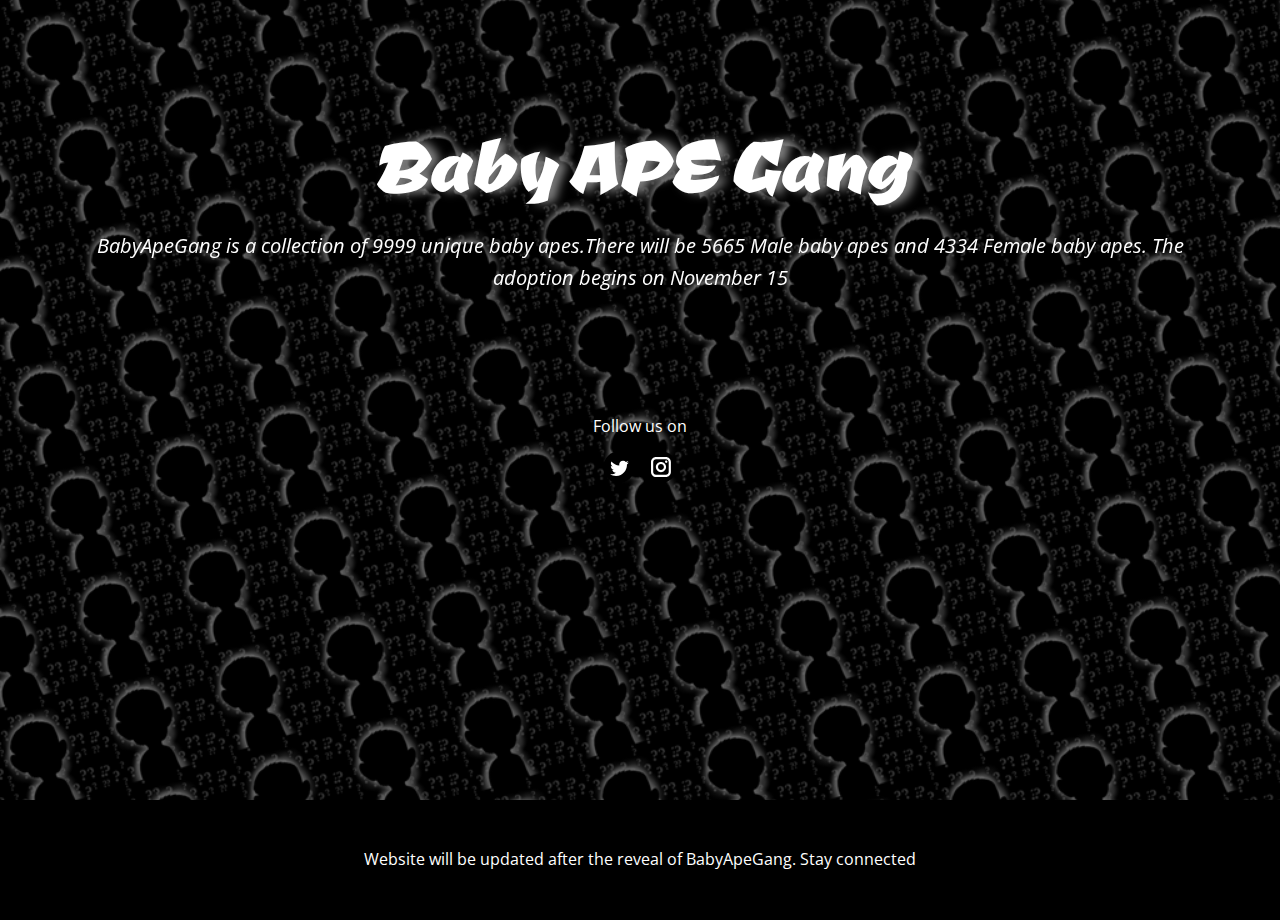
==== index.html @ 486e463b "v 1.0.0" ====
<!DOCTYPE html>
<html style="font-size: 16px;">
  <head>
    <meta name="viewport" content="width=device-width, initial-scale=1.0">
    <meta charset="utf-8">
    <meta name="keywords" content="nft,nftlaunch,openseanft,polygonnft,polygon,smartcontract,erc721,matic,nftcommunity">
    <meta name="description" content="NFT Minting Dapp">
    <meta name="page_type" content="np-template-header-footer-from-plugin">
    <title>BabyApeGang NFT</title>
    <link rel="stylesheet" href="nicepage.css" media="screen">
<link rel="stylesheet" href="BabyApeGang-NFT.css" media="screen">
    <script class="u-script" type="text/javascript" src="jquery-1.9.1.min.js" defer=""></script>
    <script class="u-script" type="text/javascript" src="nicepage.js" defer=""></script>
    <meta name="generator" content="Nicepage 3.27.1, nicepage.com">
    <link id="u-theme-google-font" rel="stylesheet" href="https://fonts.googleapis.com/css?family=Roboto:100,100i,300,300i,400,400i,500,500i,700,700i,900,900i|Open+Sans:300,300i,400,400i,600,600i,700,700i,800,800i">
    <link id="u-page-google-font" rel="stylesheet" href="https://fonts.googleapis.com/css?family=Ceviche+One:400">
    
    
    <script type="application/ld+json">{
		"@context": "http://schema.org",
		"@type": "Organization",
		"name": ""
}</script>
    <meta name="theme-color" content="#478ac9">
    <meta property="og:title" content="BabyApeGang NFT">
    <meta property="og:description" content="NFT Minting Dapp">
    <meta property="og:type" content="website">
  </head>
  <body data-home-page="https://website836107.nicepage.io/BabyApeGang-NFT.html?version=4c6eb3fd-5892-4b93-a73a-551bc297dc82" data-home-page-title="BabyApeGang NFT" class="u-body">
    <section class="skrollable u-align-center u-clearfix u-image u-parallax u-shading u-section-1" src="" data-image-width="1280" data-image-height="720" id="sec-f7a0">
      <div class="u-clearfix u-sheet u-sheet-1">
        <h1 class="u-custom-font u-text u-text-default u-text-1" data-animation-name="slideIn" data-animation-duration="1000" data-animation-delay="0" data-animation-direction="Down">Baby APE Gang<br>
        </h1>
        <p class="u-large-text u-text u-text-default u-text-variant u-text-2" data-animation-name="slideIn" data-animation-duration="1000" data-animation-delay="0" data-animation-direction="Down"> BabyApeGang is a collection of 9999 unique baby apes.There will be 5665 Male baby apes and 4334 Female baby apes. The adoption begins on November 15</p>
        <p class="u-text u-text-default u-text-3">Follow us on<br>
        </p>
        <div class="u-social-icons u-spacing-10 u-social-icons-1" data-animation-name="slideIn" data-animation-duration="1000" data-animation-delay="0" data-animation-direction="Down">
          <a class="u-social-url" title="twitter" target="_blank" href="https://twitter.com/babyapegang"><span class="u-icon u-social-icon u-social-twitter u-text-black"><svg class="u-svg-link" preserveAspectRatio="xMidYMin slice" viewBox="0 0 112 112" style=""><use xlink:href="#svg-4f4c"></use></svg><svg class="u-svg-content" viewBox="0 0 112 112" x="0" y="0" id="svg-4f4c"><circle fill="currentColor" class="st0" cx="56.1" cy="56.1" r="55"></circle><path fill="#FFFFFF" d="M83.8,47.3c0,0.6,0,1.2,0,1.7c0,17.7-13.5,38.2-38.2,38.2C38,87.2,31,85,25,81.2c1,0.1,2.1,0.2,3.2,0.2
c6.3,0,12.1-2.1,16.7-5.7c-5.9-0.1-10.8-4-12.5-9.3c0.8,0.2,1.7,0.2,2.5,0.2c1.2,0,2.4-0.2,3.5-0.5c-6.1-1.2-10.8-6.7-10.8-13.1
c0-0.1,0-0.1,0-0.2c1.8,1,3.9,1.6,6.1,1.7c-3.6-2.4-6-6.5-6-11.2c0-2.5,0.7-4.8,1.8-6.7c6.6,8.1,16.5,13.5,27.6,14
c-0.2-1-0.3-2-0.3-3.1c0-7.4,6-13.4,13.4-13.4c3.9,0,7.3,1.6,9.8,4.2c3.1-0.6,5.9-1.7,8.5-3.3c-1,3.1-3.1,5.8-5.9,7.4
c2.7-0.3,5.3-1,7.7-2.1C88.7,43,86.4,45.4,83.8,47.3z"></path></svg></span>
          </a>
          <a class="u-social-url" title="instagram" target="_blank" href="https://instagram.com/babyapegang_nft"><span class="u-icon u-social-icon u-social-instagram u-text-black"><svg class="u-svg-link" preserveAspectRatio="xMidYMin slice" viewBox="0 0 112 112" style=""><use xlink:href="#svg-f4c8"></use></svg><svg class="u-svg-content" viewBox="0 0 112 112" x="0" y="0" id="svg-f4c8"><circle fill="currentColor" cx="56.1" cy="56.1" r="55"></circle><path fill="#FFFFFF" d="M55.9,38.2c-9.9,0-17.9,8-17.9,17.9C38,66,46,74,55.9,74c9.9,0,17.9-8,17.9-17.9C73.8,46.2,65.8,38.2,55.9,38.2
z M55.9,66.4c-5.7,0-10.3-4.6-10.3-10.3c-0.1-5.7,4.6-10.3,10.3-10.3c5.7,0,10.3,4.6,10.3,10.3C66.2,61.8,61.6,66.4,55.9,66.4z"></path><path fill="#FFFFFF" d="M74.3,33.5c-2.3,0-4.2,1.9-4.2,4.2s1.9,4.2,4.2,4.2s4.2-1.9,4.2-4.2S76.6,33.5,74.3,33.5z"></path><path fill="#FFFFFF" d="M73.1,21.3H38.6c-9.7,0-17.5,7.9-17.5,17.5v34.5c0,9.7,7.9,17.6,17.5,17.6h34.5c9.7,0,17.5-7.9,17.5-17.5V38.8
C90.6,29.1,82.7,21.3,73.1,21.3z M83,73.3c0,5.5-4.5,9.9-9.9,9.9H38.6c-5.5,0-9.9-4.5-9.9-9.9V38.8c0-5.5,4.5-9.9,9.9-9.9h34.5
c5.5,0,9.9,4.5,9.9,9.9V73.3z"></path></svg></span>
          </a>
        </div>
      </div>
    </section>
    
    
    <footer class="u-align-center u-black u-clearfix u-footer u-footer" id="sec-37f1"><div class="u-align-left u-clearfix u-sheet u-valign-middle u-sheet-1">
        <p class="u-text u-text-default u-text-1"> Website will be updated after the reveal of BabyApeGang. Stay connected</p>
      </div></footer>
    
  </body>
</html>
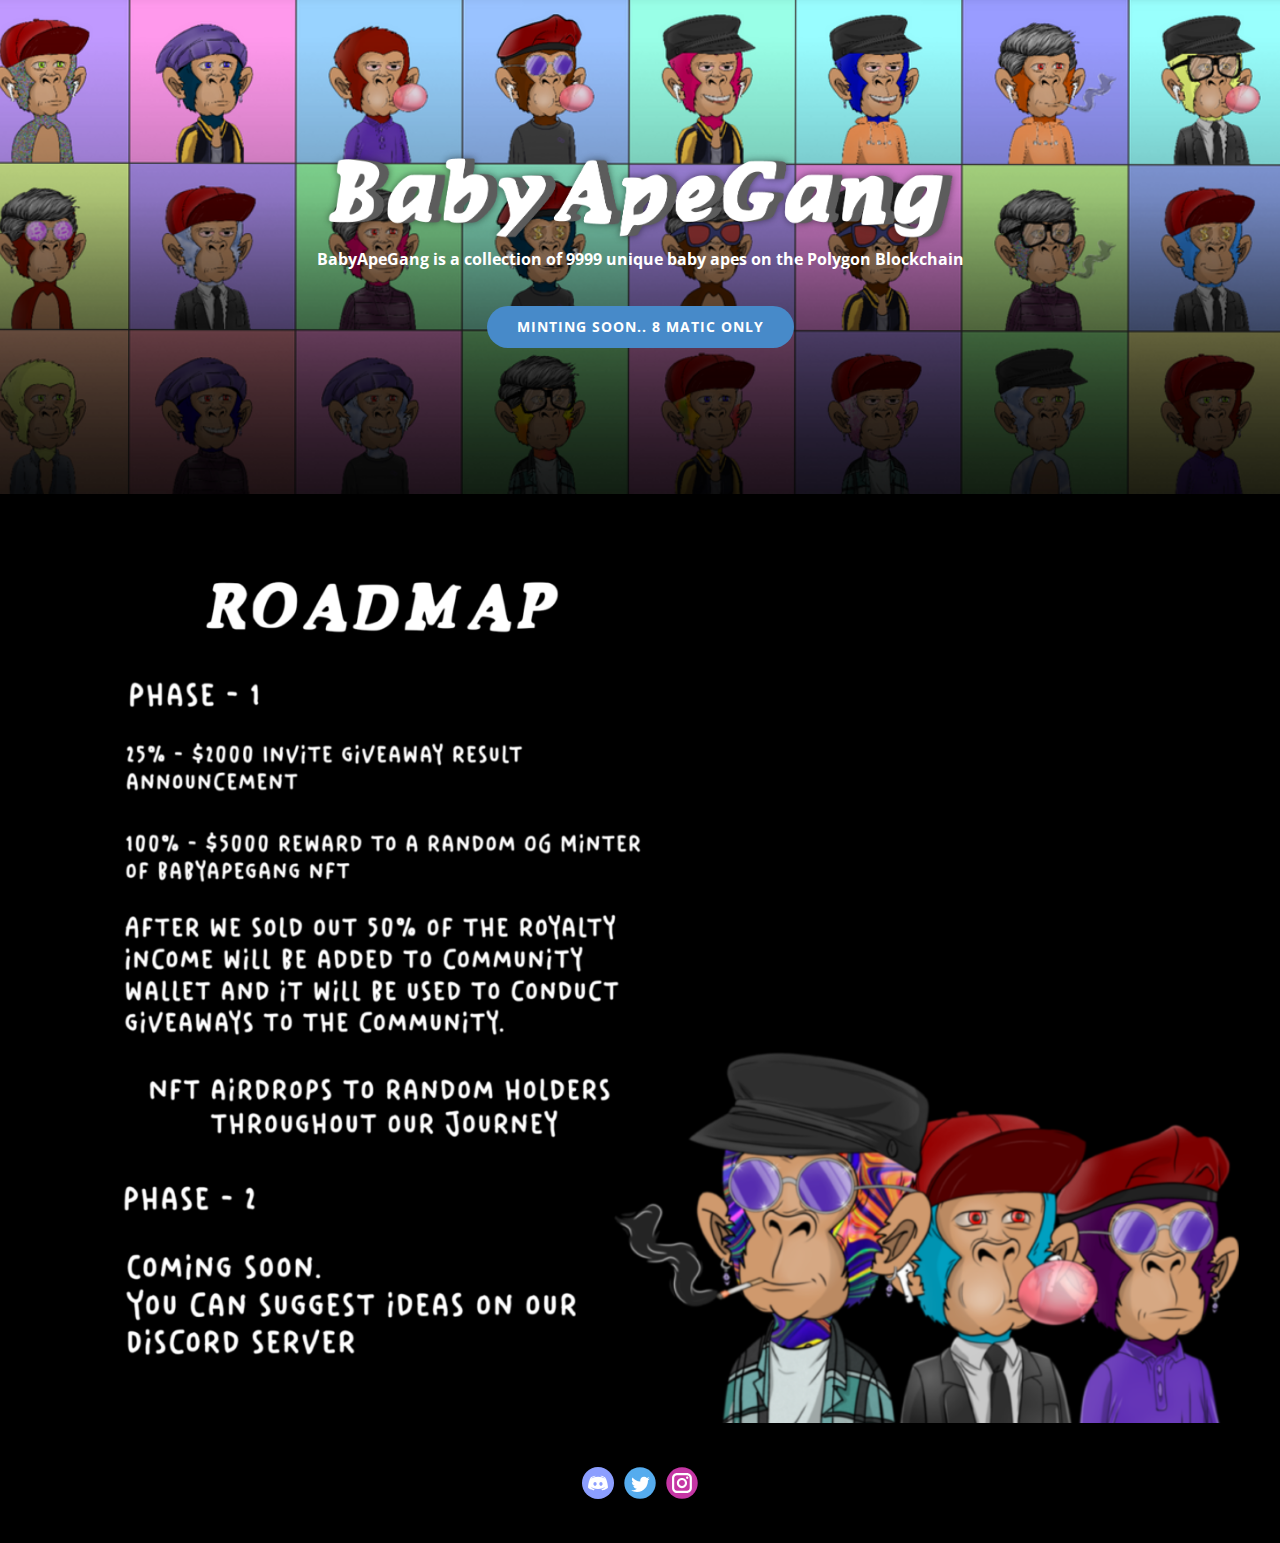
==== commit 71a29c88: "update" ====
--- a/index.html
+++ b/index.html
@@ -1,59 +1,76 @@
 <!DOCTYPE html>
-<html style="font-size: 16px;">
-  <head>
+<html style="font-size: 16px;"><head>
     <meta name="viewport" content="width=device-width, initial-scale=1.0">
     <meta charset="utf-8">
-    <meta name="keywords" content="nft,nftlaunch,openseanft,polygonnft,polygon,smartcontract,erc721,matic,nftcommunity">
-    <meta name="description" content="NFT Minting Dapp">
+    <meta name="keywords" content="​Baby​Ap​eGang​">
+    <meta name="description" content="">
     <meta name="page_type" content="np-template-header-footer-from-plugin">
-    <title>BabyApeGang NFT</title>
+    <title>BabyApeGang</title>
     <link rel="stylesheet" href="nicepage.css" media="screen">
-<link rel="stylesheet" href="BabyApeGang-NFT.css" media="screen">
+<link rel="stylesheet" href="BabyApeGang.css" media="screen">
     <script class="u-script" type="text/javascript" src="jquery-1.9.1.min.js" defer=""></script>
     <script class="u-script" type="text/javascript" src="nicepage.js" defer=""></script>
-    <meta name="generator" content="Nicepage 3.27.1, nicepage.com">
+    <meta name="generator" content="Nicepage 4.0.14, nicepage.com">
+    <meta property="og:title" content="BabyApeGang">
+    <meta property="og:description" content="BabyApeGang is a collection of 9999 baby apes on the polygon blockchain">
+    <meta property="og:image" content="images/ed438c52-7ee7-4fdb-ba10-05e1be372121.png">
+    <meta property="og:url" content="babyapegang.xyz">
     <link id="u-theme-google-font" rel="stylesheet" href="https://fonts.googleapis.com/css?family=Roboto:100,100i,300,300i,400,400i,500,500i,700,700i,900,900i|Open+Sans:300,300i,400,400i,600,600i,700,700i,800,800i">
-    <link id="u-page-google-font" rel="stylesheet" href="https://fonts.googleapis.com/css?family=Ceviche+One:400">
+    
     
     
     <script type="application/ld+json">{
 		"@context": "http://schema.org",
 		"@type": "Organization",
-		"name": ""
+		"name": "",
+		"url": "/",
+		"sameAs": [
+				"https://discord.com/invite/Cv6dPbsNJD",
+				"https://twitter.com/babyapegang",
+				"https://www.instagram.com/babyapegang_nft/"
+		]
 }</script>
     <meta name="theme-color" content="#478ac9">
-    <meta property="og:title" content="BabyApeGang NFT">
-    <meta property="og:description" content="NFT Minting Dapp">
+    <link rel="canonical" href="/">
+    <meta name="twitter:site" content="@">
+    <meta name="twitter:card" content="summary_large_image">
+    <meta name="twitter:title" content="BabyApeGang">
+    <meta name="twitter:description" content="">
     <meta property="og:type" content="website">
   </head>
-  <body data-home-page="https://website836107.nicepage.io/BabyApeGang-NFT.html?version=4c6eb3fd-5892-4b93-a73a-551bc297dc82" data-home-page-title="BabyApeGang NFT" class="u-body">
-    <section class="skrollable u-align-center u-clearfix u-image u-parallax u-shading u-section-1" src="" data-image-width="1280" data-image-height="720" id="sec-f7a0">
-      <div class="u-clearfix u-sheet u-sheet-1">
-        <h1 class="u-custom-font u-text u-text-default u-text-1" data-animation-name="slideIn" data-animation-duration="1000" data-animation-delay="0" data-animation-direction="Down">Baby APE Gang<br>
-        </h1>
-        <p class="u-large-text u-text u-text-default u-text-variant u-text-2" data-animation-name="slideIn" data-animation-duration="1000" data-animation-delay="0" data-animation-direction="Down"> BabyApeGang is a collection of 9999 unique baby apes.There will be 5665 Male baby apes and 4334 Female baby apes. The adoption begins on November 15</p>
-        <p class="u-text u-text-default u-text-3">Follow us on<br>
-        </p>
-        <div class="u-social-icons u-spacing-10 u-social-icons-1" data-animation-name="slideIn" data-animation-duration="1000" data-animation-delay="0" data-animation-direction="Down">
-          <a class="u-social-url" title="twitter" target="_blank" href="https://twitter.com/babyapegang"><span class="u-icon u-social-icon u-social-twitter u-text-black"><svg class="u-svg-link" preserveAspectRatio="xMidYMin slice" viewBox="0 0 112 112" style=""><use xlink:href="#svg-4f4c"></use></svg><svg class="u-svg-content" viewBox="0 0 112 112" x="0" y="0" id="svg-4f4c"><circle fill="currentColor" class="st0" cx="56.1" cy="56.1" r="55"></circle><path fill="#FFFFFF" d="M83.8,47.3c0,0.6,0,1.2,0,1.7c0,17.7-13.5,38.2-38.2,38.2C38,87.2,31,85,25,81.2c1,0.1,2.1,0.2,3.2,0.2
-c6.3,0,12.1-2.1,16.7-5.7c-5.9-0.1-10.8-4-12.5-9.3c0.8,0.2,1.7,0.2,2.5,0.2c1.2,0,2.4-0.2,3.5-0.5c-6.1-1.2-10.8-6.7-10.8-13.1
-c0-0.1,0-0.1,0-0.2c1.8,1,3.9,1.6,6.1,1.7c-3.6-2.4-6-6.5-6-11.2c0-2.5,0.7-4.8,1.8-6.7c6.6,8.1,16.5,13.5,27.6,14
-c-0.2-1-0.3-2-0.3-3.1c0-7.4,6-13.4,13.4-13.4c3.9,0,7.3,1.6,9.8,4.2c3.1-0.6,5.9-1.7,8.5-3.3c-1,3.1-3.1,5.8-5.9,7.4
-c2.7-0.3,5.3-1,7.7-2.1C88.7,43,86.4,45.4,83.8,47.3z"></path></svg></span>
-          </a>
-          <a class="u-social-url" title="instagram" target="_blank" href="https://instagram.com/babyapegang_nft"><span class="u-icon u-social-icon u-social-instagram u-text-black"><svg class="u-svg-link" preserveAspectRatio="xMidYMin slice" viewBox="0 0 112 112" style=""><use xlink:href="#svg-f4c8"></use></svg><svg class="u-svg-content" viewBox="0 0 112 112" x="0" y="0" id="svg-f4c8"><circle fill="currentColor" cx="56.1" cy="56.1" r="55"></circle><path fill="#FFFFFF" d="M55.9,38.2c-9.9,0-17.9,8-17.9,17.9C38,66,46,74,55.9,74c9.9,0,17.9-8,17.9-17.9C73.8,46.2,65.8,38.2,55.9,38.2
-z M55.9,66.4c-5.7,0-10.3-4.6-10.3-10.3c-0.1-5.7,4.6-10.3,10.3-10.3c5.7,0,10.3,4.6,10.3,10.3C66.2,61.8,61.6,66.4,55.9,66.4z"></path><path fill="#FFFFFF" d="M74.3,33.5c-2.3,0-4.2,1.9-4.2,4.2s1.9,4.2,4.2,4.2s4.2-1.9,4.2-4.2S76.6,33.5,74.3,33.5z"></path><path fill="#FFFFFF" d="M73.1,21.3H38.6c-9.7,0-17.5,7.9-17.5,17.5v34.5c0,9.7,7.9,17.6,17.5,17.6h34.5c9.7,0,17.5-7.9,17.5-17.5V38.8
-C90.6,29.1,82.7,21.3,73.1,21.3z M83,73.3c0,5.5-4.5,9.9-9.9,9.9H38.6c-5.5,0-9.9-4.5-9.9-9.9V38.8c0-5.5,4.5-9.9,9.9-9.9h34.5
-c5.5,0,9.9,4.5,9.9,9.9V73.3z"></path></svg></span>
-          </a>
-        </div>
+  <body data-home-page="https://website1074756.nicepage.io/BabyApeGang.html?version=db7c8354-7533-4dd0-81dc-c63f1abb652a" data-home-page-title="BabyApeGang" class="u-body u-image" style="background-position: 50% 50%; background-attachment: fixed; background-image: url(&quot;np://user.desktop.nicepage.com/Site_1074756/images/Untitled56_20211204171700.png&quot;);">
+    <section class="u-clearfix u-section-1" id="sec-abc6">
+      <img class="u-absolute-hcenter-xs u-expanded u-image u-image-default u-image-1" src="images/Untitled58_20211205102124.png" alt="" data-image-width="1280" data-image-height="422">
+      <img class="u-image u-image-default u-image-2" src="images/Untitled56_20211205102658-picsay.png" alt="" data-image-width="1627" data-image-height="306">
+      <p class="u-align-center-sm u-align-center-xs u-text u-text-default-lg u-text-default-md u-text-default-xl u-text-white u-text-1">
+        <span style="font-weight: 700;">BabyApeGang is a collection of 9999 unique baby apes on the Polygon Blockchain</span>
+        <br>
+      </p>
+      <a href="BabyApeGang.html#sec-abc6" data-page-id="1075014" class="u-btn u-btn-round u-button-style u-hover-palette-1-light-1 u-palette-1-base u-radius-50 u-btn-1">Minting soon.. 8 matic only</a>
+    </section>
+    <section class="u-black u-clearfix u-section-2" id="sec-0fa8">
+      <div class="u-clearfix u-sheet u-valign-bottom u-sheet-1">
+        <img class="u-image u-image-default u-image-1" src="images/Untitled56_20211205101452.png" alt="" data-image-width="1920" data-image-height="1080">
       </div>
     </section>
     
     
-    <footer class="u-align-center u-black u-clearfix u-footer u-footer" id="sec-37f1"><div class="u-align-left u-clearfix u-sheet u-valign-middle u-sheet-1">
-        <p class="u-text u-text-default u-text-1"> Website will be updated after the reveal of BabyApeGang. Stay connected</p>
+    <footer class="u-black u-clearfix u-footer" id="sec-d4a4"><div class="u-clearfix u-sheet u-valign-middle-xs u-sheet-1">
+        <div class="u-align-left u-social-icons u-spacing-10 u-social-icons-1">
+          <a class="u-social-url" title="Discord" target="_blank" href="https://discord.com/invite/Cv6dPbsNJD"><span class="u-icon u-social-facebook u-social-icon u-icon-1"><svg class="u-svg-link" preserveAspectRatio="xMidYMin slice" viewBox="0 0 512 512" style=""><use xlink:href="#svg-4089"></use></svg><svg class="u-svg-content" viewBox="0 0 512 512" id="svg-4089"><circle cx="256" cy="256" fill="currentColor" id="ellipse" r="256"></circle><path d="M372.4,168.7c0,0-33.3-26.1-72.7-29.1l-3.5,7.1c35.6,8.7,51.9,21.2,69,36.5  c-29.4-15-58.5-29.1-109.1-29.1s-79.7,14.1-109.1,29.1c17.1-15.3,36.5-29.2,69-36.5l-3.5-7.1c-41.3,3.9-72.7,29.1-72.7,29.1  s-37.2,54-43.6,160c37.5,43.3,94.5,43.6,94.5,43.6l11.9-15.9c-20.2-7-43.1-19.6-62.8-42.3c23.5,17.8,59.1,36.4,116.4,36.4  s92.8-18.5,116.4-36.4c-19.7,22.7-42.6,35.3-62.8,42.3l11.9,15.9c0,0,57-0.3,94.5-43.6C409.6,222.7,372.4,168.7,372.4,168.7z   M208.7,299.6c-14.1,0-25.5-13-25.5-29.1s11.4-29.1,25.5-29.1c14.1,0,25.5,13,25.5,29.1S222.8,299.6,208.7,299.6z M303.3,299.6  c-14.1,0-25.5-13-25.5-29.1s11.4-29.1,25.5-29.1s25.5,13,25.5,29.1S317.3,299.6,303.3,299.6z" fill="#FFFFFF" id="logo"></path></svg></span>
+          </a>
+          <a class="u-social-url" title="twitter" target="_blank" href="https://twitter.com/babyapegang"><span class="u-icon u-social-icon u-social-twitter u-icon-2"><svg class="u-svg-link" preserveAspectRatio="xMidYMin slice" viewBox="0 0 112 112" style=""><use xlink:href="#svg-99b7"></use></svg><svg class="u-svg-content" viewBox="0 0 112 112" x="0" y="0" id="svg-99b7"><circle fill="currentColor" class="st0" cx="56.1" cy="56.1" r="55"></circle><path fill="#FFFFFF" d="M83.8,47.3c0,0.6,0,1.2,0,1.7c0,17.7-13.5,38.2-38.2,38.2C38,87.2,31,85,25,81.2c1,0.1,2.1,0.2,3.2,0.2
+            c6.3,0,12.1-2.1,16.7-5.7c-5.9-0.1-10.8-4-12.5-9.3c0.8,0.2,1.7,0.2,2.5,0.2c1.2,0,2.4-0.2,3.5-0.5c-6.1-1.2-10.8-6.7-10.8-13.1
+            c0-0.1,0-0.1,0-0.2c1.8,1,3.9,1.6,6.1,1.7c-3.6-2.4-6-6.5-6-11.2c0-2.5,0.7-4.8,1.8-6.7c6.6,8.1,16.5,13.5,27.6,14
+            c-0.2-1-0.3-2-0.3-3.1c0-7.4,6-13.4,13.4-13.4c3.9,0,7.3,1.6,9.8,4.2c3.1-0.6,5.9-1.7,8.5-3.3c-1,3.1-3.1,5.8-5.9,7.4
+            c2.7-0.3,5.3-1,7.7-2.1C88.7,43,86.4,45.4,83.8,47.3z"></path></svg></span>
+          </a>
+          <a class="u-social-url" title="instagram" target="_blank" href="https://www.instagram.com/babyapegang_nft/"><span class="u-icon u-social-icon u-social-instagram u-icon-3"><svg class="u-svg-link" preserveAspectRatio="xMidYMin slice" viewBox="0 0 112 112" style=""><use xlink:href="#svg-4c6d"></use></svg><svg class="u-svg-content" viewBox="0 0 112 112" x="0" y="0" id="svg-4c6d"><circle fill="currentColor" cx="56.1" cy="56.1" r="55"></circle><path fill="#FFFFFF" d="M55.9,38.2c-9.9,0-17.9,8-17.9,17.9C38,66,46,74,55.9,74c9.9,0,17.9-8,17.9-17.9C73.8,46.2,65.8,38.2,55.9,38.2
+            z M55.9,66.4c-5.7,0-10.3-4.6-10.3-10.3c-0.1-5.7,4.6-10.3,10.3-10.3c5.7,0,10.3,4.6,10.3,10.3C66.2,61.8,61.6,66.4,55.9,66.4z"></path><path fill="#FFFFFF" d="M74.3,33.5c-2.3,0-4.2,1.9-4.2,4.2s1.9,4.2,4.2,4.2s4.2-1.9,4.2-4.2S76.6,33.5,74.3,33.5z"></path><path fill="#FFFFFF" d="M73.1,21.3H38.6c-9.7,0-17.5,7.9-17.5,17.5v34.5c0,9.7,7.9,17.6,17.5,17.6h34.5c9.7,0,17.5-7.9,17.5-17.5V38.8
+            C90.6,29.1,82.7,21.3,73.1,21.3z M83,73.3c0,5.5-4.5,9.9-9.9,9.9H38.6c-5.5,0-9.9-4.5-9.9-9.9V38.8c0-5.5,4.5-9.9,9.9-9.9h34.5
+            c5.5,0,9.9,4.5,9.9,9.9V73.3z"></path></svg></span>
+          </a>
+        </div>
       </div></footer>
-    
-  </body>
-</html>+   
+</body></html>--- a/nicepage.css
+++ b/nicepage.css
@@ -1,365 +1,365 @@
-/*begin-commonstyles library*//*!
- * froala_editor v3.2.3 (https://www.froala.com/wysiwyg-editor)
- * License https://froala.com/wysiwyg-editor/terms/
- * Copyright 2014-2020 Froala Labs
- */
-
-.fr-clearfix::after {
-  clear: both;
-  display: block;
-  content: "";
-  height: 0; }
-
-.fr-hide-by-clipping {
-  position: absolute;
-  width: 1px;
-  height: 1px;
-  padding: 0;
-  margin: -1px;
-  overflow: hidden;
-  clip: rect(0, 0, 0, 0);
-  border: 0; }
-
-.fr-view img.fr-rounded, .fr-view .fr-img-caption.fr-rounded img {
-  border-radius: 10px;
-  -moz-border-radius: 10px;
-  -webkit-border-radius: 10px;
-  -moz-background-clip: padding;
-  -webkit-background-clip: padding-box;
-  background-clip: padding-box; }
-
-.fr-view img.fr-shadow, .fr-view .fr-img-caption.fr-shadow img {
-  -webkit-box-shadow: 10px 10px 5px 0px #cccccc;
-  -moz-box-shadow: 10px 10px 5px 0px #cccccc;
-  box-shadow: 10px 10px 5px 0px #cccccc; }
-
-.fr-view img.fr-bordered, .fr-view .fr-img-caption.fr-bordered img {
-  border: solid 5px #CCC; }
-
-.fr-view img.fr-bordered {
-  -webkit-box-sizing: content-box;
-  -moz-box-sizing: content-box;
-  box-sizing: content-box; }
-
-.fr-view .fr-img-caption.fr-bordered img {
-  -webkit-box-sizing: border-box;
-  -moz-box-sizing: border-box;
-  box-sizing: border-box; }
-
-.fr-view {
-  word-wrap: break-word; }
-  .fr-view span[style~="color:"] a {
-    color: inherit; }
-  .fr-view strong {
-    font-weight: 700; }
-  .fr-view table {
-    border: none;
-    border-collapse: collapse;
-    empty-cells: show;
-    max-width: 100%; }
-    .fr-view table td {
-      min-width: 5px; }
-    .fr-view table.fr-dashed-borders td, .fr-view table.fr-dashed-borders th {
-      border-style: dashed; }
-    .fr-view table.fr-alternate-rows tbody tr:nth-child(2n) {
-      background: whitesmoke; }
-    .fr-view table td, .fr-view table th {
-      border: 1px solid #DDD; }
-      .fr-view table td:empty, .fr-view table th:empty {
-        height: 20px; }
-      .fr-view table td.fr-highlighted, .fr-view table th.fr-highlighted {
-        border: 1px double red; }
-      .fr-view table td.fr-thick, .fr-view table th.fr-thick {
-        border-width: 2px; }
-    .fr-view table th {
-      background: #ececec; }
-  .fr-view hr {
-    clear: both;
-    user-select: none;
-    -o-user-select: none;
-    -moz-user-select: none;
-    -khtml-user-select: none;
-    -webkit-user-select: none;
-    -ms-user-select: none;
-    break-after: always;
-    page-break-after: always; }
-  .fr-view .fr-file {
-    position: relative; }
-    .fr-view .fr-file::after {
-      position: relative;
-      content: "\1F4CE";
-      font-weight: normal; }
-  .fr-view pre {
-    white-space: pre-wrap;
-    word-wrap: break-word;
-    overflow: visible; }
-/*.fr-view[dir="rtl"] blockquote {
-  border-left: none;
-  border-right: solid 2px #5E35B1;
-  margin-right: 0;
-  padding-right: 5px;
-  padding-left: 0; }
-  .fr-view[dir="rtl"] blockquote blockquote {
-    border-color: #00BCD4; }
-    .fr-view[dir="rtl"] blockquote blockquote blockquote {
-      border-color: #43A047; }
-.fr-view blockquote {
-  border-left: solid 2px #5E35B1;
-  margin-left: 0;
-  padding-left: 5px;
-  color: #5E35B1; }
-  .fr-view blockquote blockquote {
-    border-color: #00BCD4;
-    color: #00BCD4; }
-    .fr-view blockquote blockquote blockquote {
-      border-color: #43A047;
-      color: #43A047; }*/
-  .fr-view span.fr-emoticon {
-    font-weight: normal;
-    font-family: "Apple Color Emoji","Segoe UI Emoji","NotoColorEmoji","Segoe UI Symbol","Android Emoji","EmojiSymbols";
-    display: inline;
-    line-height: 0; }
-    .fr-view span.fr-emoticon.fr-emoticon-img {
-      background-repeat: no-repeat !important;
-      font-size: inherit;
-      height: 1em;
-      width: 1em;
-      min-height: 20px;
-      min-width: 20px;
-      display: inline-block;
-      margin: -.1em .1em .1em;
-      line-height: 1;
-      vertical-align: middle; }
-  .fr-view .fr-text-gray {
-    color: #AAA !important; }
-  .fr-view .fr-text-bordered {
-    border-top: solid 1px #222;
-    border-bottom: solid 1px #222;
-    padding: 10px 0; }
-  .fr-view .fr-text-spaced {
-    letter-spacing: 1px; }
-  .fr-view .fr-text-uppercase {
-    text-transform: uppercase; }
-  .fr-view .fr-class-highlighted {
-    background-color: #ffff00; }
-  .fr-view .fr-class-code {
-    border-color: #cccccc;
-    border-radius: 2px;
-    -moz-border-radius: 2px;
-    -webkit-border-radius: 2px;
-    -moz-background-clip: padding;
-    -webkit-background-clip: padding-box;
-    background-clip: padding-box;
-    background: #f5f5f5;
-    padding: 10px;
-    font-family: "Courier New", Courier, monospace; }
-  .fr-view .fr-class-transparency {
-    opacity: 0.5; }
-  .fr-view img {
-    position: relative;
-    max-width: 100%; }
-    .fr-view img.fr-dib {
-      margin: 10px auto;
-      display: block;
-      float: none;
-      vertical-align: top; }
-      .fr-view img.fr-dib.fr-fil {
-        margin-left: 0;
-        text-align: left; }
-      .fr-view img.fr-dib.fr-fir {
-        margin-right: 0;
-        text-align: right; }
-    .fr-view img.fr-dii {
-      display: inline-block;
-      float: none;
-      vertical-align: bottom;
-      margin-left: 5px;
-      margin-right: 5px;
-      max-width: calc(100% - (2 * 5px)); }
-      .fr-view img.fr-dii.fr-fil {
-        float: left;
-        margin: 10px 15px 10px 0;
-        max-width: calc(100% - 5px); }
-      .fr-view img.fr-dii.fr-fir {
-        float: right;
-        margin: 10px 0 10px 15px;
-        max-width: calc(100% - 5px); }
-  .fr-view span.fr-img-caption {
-    position: relative;
-    max-width: 100%; }
-    .fr-view span.fr-img-caption.fr-dib {
-      margin: 5px auto;
-      display: block;
-      float: none;
-      vertical-align: top; }
-      .fr-view span.fr-img-caption.fr-dib.fr-fil {
-        margin-left: 0;
-        text-align: left; }
-      .fr-view span.fr-img-caption.fr-dib.fr-fir {
-        margin-right: 0;
-        text-align: right; }
-    .fr-view span.fr-img-caption.fr-dii {
-      display: inline-block;
-      float: none;
-      vertical-align: bottom;
-      margin-left: 5px;
-      margin-right: 5px;
-      max-width: calc(100% - (2 * 5px)); }
-      .fr-view span.fr-img-caption.fr-dii.fr-fil {
-        float: left;
-        margin: 5px 5px 5px 0;
-        max-width: calc(100% - 5px); }
-      .fr-view span.fr-img-caption.fr-dii.fr-fir {
-        float: right;
-        margin: 5px 0 5px 5px;
-        max-width: calc(100% - 5px); }
-  .fr-view .fr-video {
-    text-align: center;
-    position: relative; }
-    .fr-view .fr-video.fr-rv {
-      padding-bottom: 56.25%;
-      padding-top: 30px;
-      height: 0;
-      overflow: hidden; }
-      .fr-view .fr-video.fr-rv > iframe, .fr-view .fr-video.fr-rv object, .fr-view .fr-video.fr-rv embed {
-        position: absolute !important;
-        top: 0;
-        left: 0;
-        width: 100%;
-        height: 100%; }
-    .fr-view .fr-video > * {
-      -webkit-box-sizing: content-box;
-      -moz-box-sizing: content-box;
-      box-sizing: content-box;
-      max-width: 100%;
-      border: none; }
-    .fr-view .fr-video.fr-dvb {
-      display: block;
-      clear: both; }
-      .fr-view .fr-video.fr-dvb.fr-fvl {
-        text-align: left; }
-      .fr-view .fr-video.fr-dvb.fr-fvr {
-        text-align: right; }
-    .fr-view .fr-video.fr-dvi {
-      display: inline-block; }
-      .fr-view .fr-video.fr-dvi.fr-fvl {
-        float: left; }
-      .fr-view .fr-video.fr-dvi.fr-fvr {
-        float: right; }
-  .fr-view a.fr-strong {
-    font-weight: 700; }
-  .fr-view a.fr-green {
-    color: green; }
-  .fr-view .fr-img-caption {
-    text-align: center; }
-    .fr-view .fr-img-caption .fr-img-wrap {
-      padding: 0;
-      margin: auto;
-      text-align: center;
-      width: 100%; }
-      .fr-view .fr-img-caption .fr-img-wrap a {
-        display: block; }
-      .fr-view .fr-img-caption .fr-img-wrap img {
-        display: block;
-        margin: auto;
-        width: 100%; }
-      .fr-view .fr-img-caption .fr-img-wrap > span {
-        margin: auto;
-        display: block;
-        padding: 5px 5px 10px;
-        font-size: 14px;
-        font-weight: initial;
-        -webkit-box-sizing: border-box;
-        -moz-box-sizing: border-box;
-        box-sizing: border-box;
-        -webkit-opacity: 0.9;
-        -moz-opacity: 0.9;
-        opacity: 0.9;
-        -ms-filter: "progid:DXImageTransform.Microsoft.Alpha(Opacity=0)";
-        width: 100%;
-        text-align: center; }
-  .fr-view button.fr-rounded, .fr-view input.fr-rounded, .fr-view textarea.fr-rounded {
-    border-radius: 10px;
-    -moz-border-radius: 10px;
-    -webkit-border-radius: 10px;
-    -moz-background-clip: padding;
-    -webkit-background-clip: padding-box;
-    background-clip: padding-box; }
-  .fr-view button.fr-large, .fr-view input.fr-large, .fr-view textarea.fr-large {
-    font-size: 24px; }
-  .fr-view ul, .fr-view ol {
-    list-style-position: inside; }
-
-/**
- * Image style.
- */
-a.fr-view.fr-strong {
-  font-weight: 700; }
-a.fr-view.fr-green {
-  color: green; }
-
-/**
- * Link style.
- */
-img.fr-view {
-  position: relative;
-  max-width: 100%; }
-  img.fr-view.fr-dib {
-    margin: 5px auto;
-    display: block;
-    float: none;
-    vertical-align: top; }
-    img.fr-view.fr-dib.fr-fil {
-      margin-left: 0;
-      text-align: left; }
-    img.fr-view.fr-dib.fr-fir {
-      margin-right: 0;
-      text-align: right; }
-  img.fr-view.fr-dii {
-    display: inline-block;
-    float: none;
-    vertical-align: bottom;
-    margin-left: 5px;
-    margin-right: 5px;
-    max-width: calc(100% - (2 * 5px)); }
-    img.fr-view.fr-dii.fr-fil {
-      float: left;
-      margin: 5px 5px 5px 0;
-      max-width: calc(100% - 5px); }
-    img.fr-view.fr-dii.fr-fir {
-      float: right;
-      margin: 5px 0 5px 5px;
-      max-width: calc(100% - 5px); }
-
-span.fr-img-caption.fr-view {
-  position: relative;
-  max-width: 100%; }
-  span.fr-img-caption.fr-view.fr-dib {
-    margin: 5px auto;
-    display: block;
-    float: none;
-    vertical-align: top; }
-    span.fr-img-caption.fr-view.fr-dib.fr-fil {
-      margin-left: 0;
-      text-align: left; }
-    span.fr-img-caption.fr-view.fr-dib.fr-fir {
-      margin-right: 0;
-      text-align: right; }
-  span.fr-img-caption.fr-view.fr-dii {
-    display: inline-block;
-    float: none;
-    vertical-align: bottom;
-    margin-left: 5px;
-    margin-right: 5px;
-    max-width: calc(100% - (2 * 5px)); }
-    span.fr-img-caption.fr-view.fr-dii.fr-fil {
-      float: left;
-      margin: 5px 5px 5px 0;
-      max-width: calc(100% - 5px); }
-    span.fr-img-caption.fr-view.fr-dii.fr-fir {
-      float: right;
-      margin: 5px 0 5px 5px;
-      max-width: calc(100% - 5px); }
+/*begin-commonstyles library*//*!
+ * froala_editor v4.0.6 (https://www.froala.com/wysiwyg-editor)
+ * License https://froala.com/wysiwyg-editor/terms/
+ * Copyright 2014-2021 Froala Labs
+ */
+
+.fr-clearfix::after {
+  clear: both;
+  display: block;
+  content: "";
+  height: 0; }
+
+.fr-hide-by-clipping {
+  position: absolute;
+  width: 1px;
+  height: 1px;
+  padding: 0;
+  margin: -1px;
+  overflow: hidden;
+  clip: rect(0, 0, 0, 0);
+  border: 0; }
+
+.fr-view img.fr-rounded, .fr-view .fr-img-caption.fr-rounded img {
+  border-radius: 10px;
+  -moz-border-radius: 10px;
+  -webkit-border-radius: 10px;
+  -moz-background-clip: padding;
+  -webkit-background-clip: padding-box;
+  background-clip: padding-box; }
+
+.fr-view img.fr-shadow, .fr-view .fr-img-caption.fr-shadow img {
+  -webkit-box-shadow: 10px 10px 5px 0px #cccccc;
+  -moz-box-shadow: 10px 10px 5px 0px #cccccc;
+  box-shadow: 10px 10px 5px 0px #cccccc; }
+
+.fr-view img.fr-bordered, .fr-view .fr-img-caption.fr-bordered img {
+  border: solid 5px #CCC; }
+
+.fr-view img.fr-bordered {
+  -webkit-box-sizing: content-box;
+  -moz-box-sizing: content-box;
+  box-sizing: content-box; }
+
+.fr-view .fr-img-caption.fr-bordered img {
+  -webkit-box-sizing: border-box;
+  -moz-box-sizing: border-box;
+  box-sizing: border-box; }
+
+.fr-view {
+  word-wrap: break-word; }
+  .fr-view span[style~="color:"] a {
+    color: inherit; }
+  .fr-view strong {
+    font-weight: 700; }
+  .fr-view table[border='0'] td:not([class]), .fr-view table[border='0'] th:not([class]), .fr-view table[border='0'] td[class=""], .fr-view table[border='0'] th[class=""] {
+    border-width: 0px; }
+  .fr-view table {
+    border: none;
+    border-collapse: collapse;
+    empty-cells: show;
+    max-width: 100%; }
+    .fr-view table td {
+      min-width: 5px; }
+    .fr-view table.fr-dashed-borders td, .fr-view table.fr-dashed-borders th {
+      border-style: dashed; }
+    .fr-view table.fr-alternate-rows tbody tr:nth-child(2n) {
+      background: whitesmoke; }
+    .fr-view table td, .fr-view table th {
+      border: 1px solid #DDD; }
+      .fr-view table td:empty, .fr-view table th:empty {
+        height: 20px; }
+      .fr-view table td.fr-highlighted, .fr-view table th.fr-highlighted {
+        border: 1px double red; }
+      .fr-view table td.fr-thick, .fr-view table th.fr-thick {
+        border-width: 2px; }
+    .fr-view table th {
+      background: #ececec; }
+  .fr-view hr {
+    clear: both;
+    user-select: none;
+    -o-user-select: none;
+    -moz-user-select: none;
+    -khtml-user-select: none;
+    -webkit-user-select: none;
+    -ms-user-select: none;
+    break-after: always;
+    page-break-after: always; }
+  .fr-view .fr-file {
+    position: relative; }
+    .fr-view .fr-file::after {
+      position: relative;
+      content: "\1F4CE";
+      font-weight: normal; }
+  .fr-view pre {
+    white-space: pre-wrap;
+    word-wrap: break-word;
+    overflow: visible; }
+/*  .fr-view[dir="rtl"] blockquote {
+    border-left: none;
+    border-right: solid 2px #5E35B1;
+    margin-right: 0;
+    padding-right: 5px;
+    padding-left: 0; }
+    .fr-view[dir="rtl"] blockquote blockquote {
+      border-color: #00BCD4; }
+      .fr-view[dir="rtl"] blockquote blockquote blockquote {
+        border-color: #43A047; }
+  .fr-view blockquote {
+    border-left: solid 2px #5E35B1;
+    margin-left: 0;
+    padding-left: 5px;
+    color: #5E35B1; }
+    .fr-view blockquote blockquote {
+      border-color: #00BCD4;
+      color: #00BCD4; }
+      .fr-view blockquote blockquote blockquote {
+        border-color: #43A047;
+        color: #43A047; } */
+  .fr-view span.fr-emoticon {
+    font-weight: normal;
+    font-family: "Apple Color Emoji","Segoe UI Emoji","NotoColorEmoji","Segoe UI Symbol","Android Emoji","EmojiSymbols";
+    display: inline;
+    line-height: 0; }
+    .fr-view span.fr-emoticon.fr-emoticon-img {
+      background-repeat: no-repeat !important;
+      font-size: inherit;
+      height: 1em;
+      width: 1em;
+      min-height: 20px;
+      min-width: 20px;
+      display: inline-block;
+      margin: -.1em .1em .1em;
+      line-height: 1;
+      vertical-align: middle; }
+  .fr-view .fr-text-gray {
+    color: #AAA !important; }
+  .fr-view .fr-text-bordered {
+    border-top: solid 1px #222;
+    border-bottom: solid 1px #222;
+    padding: 10px 0; }
+  .fr-view .fr-text-spaced {
+    letter-spacing: 1px; }
+  .fr-view .fr-text-uppercase {
+    text-transform: uppercase; }
+  .fr-view .fr-class-highlighted {
+    background-color: #ffff00; }
+  .fr-view .fr-class-code {
+    border-color: #cccccc;
+    border-radius: 2px;
+    -moz-border-radius: 2px;
+    -webkit-border-radius: 2px;
+    -moz-background-clip: padding;
+    -webkit-background-clip: padding-box;
+    background-clip: padding-box;
+    background: #f5f5f5;
+    padding: 10px;
+    font-family: "Courier New", Courier, monospace; }
+  .fr-view .fr-class-transparency {
+    opacity: 0.5; }
+  .fr-view img {
+    position: relative;
+    max-width: 100%; }
+    .fr-view img.fr-dib {
+      margin: 10px auto;
+      display: block;
+      float: none;
+      vertical-align: top; }
+      .fr-view img.fr-dib.fr-fil {
+        margin-left: 0;
+        text-align: left; }
+      .fr-view img.fr-dib.fr-fir {
+        margin-right: 0;
+        text-align: right; }
+    .fr-view img.fr-dii {
+      display: inline-block;
+      float: none;
+      vertical-align: bottom;
+      margin-left: 5px;
+      margin-right: 5px;
+      max-width: calc(100% - (2 * 5px)); }
+      .fr-view img.fr-dii.fr-fil {
+        float: left;
+        margin: 10px 15px 10px 0;
+        max-width: calc(100% - 5px); }
+      .fr-view img.fr-dii.fr-fir {
+        float: right;
+        margin: 10px 0 10px 15px;
+        max-width: calc(100% - 5px); }
+  .fr-view span.fr-img-caption {
+    position: relative;
+    max-width: 100%; }
+    .fr-view span.fr-img-caption.fr-dib {
+      margin: 5px auto;
+      display: block;
+      float: none;
+      vertical-align: top; }
+      .fr-view span.fr-img-caption.fr-dib.fr-fil {
+        margin-left: 0;
+        text-align: left; }
+      .fr-view span.fr-img-caption.fr-dib.fr-fir {
+        margin-right: 0;
+        text-align: right; }
+    .fr-view span.fr-img-caption.fr-dii {
+      display: inline-block;
+      float: none;
+      vertical-align: bottom;
+      margin-left: 5px;
+      margin-right: 5px;
+      max-width: calc(100% - (2 * 5px)); }
+      .fr-view span.fr-img-caption.fr-dii.fr-fil {
+        float: left;
+        margin: 5px 5px 5px 0;
+        max-width: calc(100% - 5px); }
+      .fr-view span.fr-img-caption.fr-dii.fr-fir {
+        float: right;
+        margin: 5px 0 5px 5px;
+        max-width: calc(100% - 5px); }
+  .fr-view .fr-video {
+    text-align: center;
+    position: relative; }
+    .fr-view .fr-video.fr-rv {
+      padding-bottom: 56.25%;
+      padding-top: 30px;
+      height: 0;
+      overflow: hidden; }
+      .fr-view .fr-video.fr-rv > iframe, .fr-view .fr-video.fr-rv object, .fr-view .fr-video.fr-rv embed {
+        position: absolute !important;
+        top: 0;
+        left: 0;
+        width: 100%;
+        height: 100%; }
+    .fr-view .fr-video > * {
+      -webkit-box-sizing: content-box;
+      -moz-box-sizing: content-box;
+      box-sizing: content-box;
+      max-width: 100%;
+      border: none; }
+    .fr-view .fr-video.fr-dvb {
+      display: block;
+      clear: both; }
+      .fr-view .fr-video.fr-dvb.fr-fvl {
+        text-align: left; }
+      .fr-view .fr-video.fr-dvb.fr-fvr {
+        text-align: right; }
+    .fr-view .fr-video.fr-dvi {
+      display: inline-block; }
+      .fr-view .fr-video.fr-dvi.fr-fvl {
+        float: left; }
+      .fr-view .fr-video.fr-dvi.fr-fvr {
+        float: right; }
+  .fr-view a.fr-strong {
+    font-weight: 700; }
+  .fr-view a.fr-green {
+    color: green; }
+  .fr-view .fr-img-caption {
+    text-align: center; }
+    .fr-view .fr-img-caption .fr-img-wrap {
+      padding: 0;
+      margin: auto;
+      text-align: center;
+      width: 100%; }
+      .fr-view .fr-img-caption .fr-img-wrap a {
+        display: block; }
+      .fr-view .fr-img-caption .fr-img-wrap img {
+        display: block;
+        margin: auto;
+        width: 100%; }
+      .fr-view .fr-img-caption .fr-img-wrap > span {
+        margin: auto;
+        display: block;
+        padding: 5px 5px 10px;
+        font-size: 14px;
+        font-weight: initial;
+        -webkit-box-sizing: border-box;
+        -moz-box-sizing: border-box;
+        box-sizing: border-box;
+        -webkit-opacity: 0.9;
+        -moz-opacity: 0.9;
+        opacity: 0.9;
+        -ms-filter: "progid:DXImageTransform.Microsoft.Alpha(Opacity=0)";
+        width: 100%;
+        text-align: center; }
+  .fr-view button.fr-rounded, .fr-view input.fr-rounded, .fr-view textarea.fr-rounded {
+    border-radius: 10px;
+    -moz-border-radius: 10px;
+    -webkit-border-radius: 10px;
+    -moz-background-clip: padding;
+    -webkit-background-clip: padding-box;
+    background-clip: padding-box; }
+  .fr-view button.fr-large, .fr-view input.fr-large, .fr-view textarea.fr-large {
+    font-size: 24px; }
+
+/**
+ * Image style.
+ */
+a.fr-view.fr-strong {
+  font-weight: 700; }
+a.fr-view.fr-green {
+  color: green; }
+
+/**
+ * Link style.
+ */
+img.fr-view {
+  position: relative;
+  max-width: 100%; }
+  img.fr-view.fr-dib {
+    margin: 5px auto;
+    display: block;
+    float: none;
+    vertical-align: top; }
+    img.fr-view.fr-dib.fr-fil {
+      margin-left: 0;
+      text-align: left; }
+    img.fr-view.fr-dib.fr-fir {
+      margin-right: 0;
+      text-align: right; }
+  img.fr-view.fr-dii {
+    display: inline-block;
+    float: none;
+    vertical-align: bottom;
+    margin-left: 5px;
+    margin-right: 5px;
+    max-width: calc(100% - (2 * 5px)); }
+    img.fr-view.fr-dii.fr-fil {
+      float: left;
+      margin: 5px 5px 5px 0;
+      max-width: calc(100% - 5px); }
+    img.fr-view.fr-dii.fr-fir {
+      float: right;
+      margin: 5px 0 5px 5px;
+      max-width: calc(100% - 5px); }
+
+span.fr-img-caption.fr-view {
+  position: relative;
+  max-width: 100%; }
+  span.fr-img-caption.fr-view.fr-dib {
+    margin: 5px auto;
+    display: block;
+    float: none;
+    vertical-align: top; }
+    span.fr-img-caption.fr-view.fr-dib.fr-fil {
+      margin-left: 0;
+      text-align: left; }
+    span.fr-img-caption.fr-view.fr-dib.fr-fir {
+      margin-right: 0;
+      text-align: right; }
+  span.fr-img-caption.fr-view.fr-dii {
+    display: inline-block;
+    float: none;
+    vertical-align: bottom;
+    margin-left: 5px;
+    margin-right: 5px;
+    max-width: calc(100% - (2 * 5px)); }
+    span.fr-img-caption.fr-view.fr-dii.fr-fil {
+      float: left;
+      margin: 5px 5px 5px 0;
+      max-width: calc(100% - 5px); }
+    span.fr-img-caption.fr-view.fr-dii.fr-fir {
+      float: right;
+      margin: 5px 0 5px 5px;
+      max-width: calc(100% - 5px); }
 /*end-commonstyles library*//*begin-commonstyles library*/@charset "UTF-8";
 
 /*!
@@ -4588,6 +4588,42 @@
 .u-effect-zoom-rotateY:hover .u-over-slide,
 .u-effect-zoom-rotateY.u-effect-active .u-over-slide {
   transform: rotateY(360deg) scale(1, 1);
+}
+.u-effect-hover-slide .u-back-image,
+.u-effect-hover-slide .u-background-effect-image {
+  transition-duration: 500ms;
+  transition-timing-function: ease;
+  transition-property: left, right, top, bottom;
+}
+.u-effect-hover-slide .u-effect-hover-slide-direction-right {
+  left: auto;
+}
+.u-effect-hover-slide .u-effect-hover-slide-direction-up {
+  top: auto;
+}
+.u-effect-hover-slide:hover .u-back-image.u-effect-hover-slide-direction-left,
+.u-effect-hover-slide:hover .u-background-effect-image.u-effect-hover-slide-direction-left,
+.u-effect-hover-slide.u-effect-active .u-back-image.u-effect-hover-slide-direction-left,
+.u-effect-hover-slide.u-effect-active .u-background-effect-image.u-effect-hover-slide-direction-left {
+  left: 0 !important;
+}
+.u-effect-hover-slide:hover .u-back-image.u-effect-hover-slide-direction-right,
+.u-effect-hover-slide:hover .u-background-effect-image.u-effect-hover-slide-direction-right,
+.u-effect-hover-slide.u-effect-active .u-back-image.u-effect-hover-slide-direction-right,
+.u-effect-hover-slide.u-effect-active .u-background-effect-image.u-effect-hover-slide-direction-right {
+  right: 0 !important;
+}
+.u-effect-hover-slide:hover .u-back-image.u-effect-hover-slide-direction-up,
+.u-effect-hover-slide:hover .u-background-effect-image.u-effect-hover-slide-direction-up,
+.u-effect-hover-slide.u-effect-active .u-back-image.u-effect-hover-slide-direction-up,
+.u-effect-hover-slide.u-effect-active .u-background-effect-image.u-effect-hover-slide-direction-up {
+  bottom: 0 !important;
+}
+.u-effect-hover-slide:hover .u-back-image.u-effect-hover-slide-direction-down,
+.u-effect-hover-slide:hover .u-background-effect-image.u-effect-hover-slide-direction-down,
+.u-effect-hover-slide.u-effect-active .u-back-image.u-effect-hover-slide-direction-down,
+.u-effect-hover-slide.u-effect-active .u-background-effect-image.u-effect-hover-slide-direction-down {
+  top: 0 !important;
 }
 .u-btn {
   /*display: inline-block;*/
@@ -5695,6 +5731,7 @@
 .u-opacity-0:before {
   opacity: 0;
 }
+.u-spacing-100.u-countdown-item .u-countdown-counter,
 .u-text.u-spacing-100 li {
   margin-bottom: 100px;
 }
@@ -5703,9 +5740,13 @@
 .u-text.u-indent-100 ol {
   padding-left: 120px;
 }
+.u-spacing-100.u-countdown-counter > span + span,
 .u-spacing-100.u-price-wrapper > div + div,
 .u-spacing-100 .u-social-url + .u-social-url {
   margin-left: 100px;
+}
+.u-spacing-100.u-countdown-wrapper > div:not(.u-hidden) + div {
+  margin-left: 50px;
 }
 .u-spacing-100.u-icon,
 .u-spacing-100.u-search-icon,
@@ -5716,6 +5757,7 @@
 blockquote.u-text.u-indent-100 {
   padding-left: 100px;
 }
+.u-spacing-99.u-countdown-item .u-countdown-counter,
 .u-text.u-spacing-99 li {
   margin-bottom: 99px;
 }
@@ -5724,9 +5766,13 @@
 .u-text.u-indent-99 ol {
   padding-left: 119px;
 }
+.u-spacing-99.u-countdown-counter > span + span,
 .u-spacing-99.u-price-wrapper > div + div,
 .u-spacing-99 .u-social-url + .u-social-url {
   margin-left: 99px;
+}
+.u-spacing-99.u-countdown-wrapper > div:not(.u-hidden) + div {
+  margin-left: 49.5px;
 }
 .u-spacing-99.u-icon,
 .u-spacing-99.u-search-icon,
@@ -5737,6 +5783,7 @@
 blockquote.u-text.u-indent-99 {
   padding-left: 99px;
 }
+.u-spacing-98.u-countdown-item .u-countdown-counter,
 .u-text.u-spacing-98 li {
   margin-bottom: 98px;
 }
@@ -5745,9 +5792,13 @@
 .u-text.u-indent-98 ol {
   padding-left: 118px;
 }
+.u-spacing-98.u-countdown-counter > span + span,
 .u-spacing-98.u-price-wrapper > div + div,
 .u-spacing-98 .u-social-url + .u-social-url {
   margin-left: 98px;
+}
+.u-spacing-98.u-countdown-wrapper > div:not(.u-hidden) + div {
+  margin-left: 49px;
 }
 .u-spacing-98.u-icon,
 .u-spacing-98.u-search-icon,
@@ -5758,6 +5809,7 @@
 blockquote.u-text.u-indent-98 {
   padding-left: 98px;
 }
+.u-spacing-97.u-countdown-item .u-countdown-counter,
 .u-text.u-spacing-97 li {
   margin-bottom: 97px;
 }
@@ -5766,9 +5818,13 @@
 .u-text.u-indent-97 ol {
   padding-left: 117px;
 }
+.u-spacing-97.u-countdown-counter > span + span,
 .u-spacing-97.u-price-wrapper > div + div,
 .u-spacing-97 .u-social-url + .u-social-url {
   margin-left: 97px;
+}
+.u-spacing-97.u-countdown-wrapper > div:not(.u-hidden) + div {
+  margin-left: 48.5px;
 }
 .u-spacing-97.u-icon,
 .u-spacing-97.u-search-icon,
@@ -5779,6 +5835,7 @@
 blockquote.u-text.u-indent-97 {
   padding-left: 97px;
 }
+.u-spacing-96.u-countdown-item .u-countdown-counter,
 .u-text.u-spacing-96 li {
   margin-bottom: 96px;
 }
@@ -5787,9 +5844,13 @@
 .u-text.u-indent-96 ol {
   padding-left: 116px;
 }
+.u-spacing-96.u-countdown-counter > span + span,
 .u-spacing-96.u-price-wrapper > div + div,
 .u-spacing-96 .u-social-url + .u-social-url {
   margin-left: 96px;
+}
+.u-spacing-96.u-countdown-wrapper > div:not(.u-hidden) + div {
+  margin-left: 48px;
 }
 .u-spacing-96.u-icon,
 .u-spacing-96.u-search-icon,
@@ -5800,6 +5861,7 @@
 blockquote.u-text.u-indent-96 {
   padding-left: 96px;
 }
+.u-spacing-95.u-countdown-item .u-countdown-counter,
 .u-text.u-spacing-95 li {
   margin-bottom: 95px;
 }
@@ -5808,9 +5870,13 @@
 .u-text.u-indent-95 ol {
   padding-left: 115px;
 }
+.u-spacing-95.u-countdown-counter > span + span,
 .u-spacing-95.u-price-wrapper > div + div,
 .u-spacing-95 .u-social-url + .u-social-url {
   margin-left: 95px;
+}
+.u-spacing-95.u-countdown-wrapper > div:not(.u-hidden) + div {
+  margin-left: 47.5px;
 }
 .u-spacing-95.u-icon,
 .u-spacing-95.u-search-icon,
@@ -5821,6 +5887,7 @@
 blockquote.u-text.u-indent-95 {
   padding-left: 95px;
 }
+.u-spacing-94.u-countdown-item .u-countdown-counter,
 .u-text.u-spacing-94 li {
   margin-bottom: 94px;
 }
@@ -5829,9 +5896,13 @@
 .u-text.u-indent-94 ol {
   padding-left: 114px;
 }
+.u-spacing-94.u-countdown-counter > span + span,
 .u-spacing-94.u-price-wrapper > div + div,
 .u-spacing-94 .u-social-url + .u-social-url {
   margin-left: 94px;
+}
+.u-spacing-94.u-countdown-wrapper > div:not(.u-hidden) + div {
+  margin-left: 47px;
 }
 .u-spacing-94.u-icon,
 .u-spacing-94.u-search-icon,
@@ -5842,6 +5913,7 @@
 blockquote.u-text.u-indent-94 {
   padding-left: 94px;
 }
+.u-spacing-93.u-countdown-item .u-countdown-counter,
 .u-text.u-spacing-93 li {
   margin-bottom: 93px;
 }
@@ -5850,9 +5922,13 @@
 .u-text.u-indent-93 ol {
   padding-left: 113px;
 }
+.u-spacing-93.u-countdown-counter > span + span,
 .u-spacing-93.u-price-wrapper > div + div,
 .u-spacing-93 .u-social-url + .u-social-url {
   margin-left: 93px;
+}
+.u-spacing-93.u-countdown-wrapper > div:not(.u-hidden) + div {
+  margin-left: 46.5px;
 }
 .u-spacing-93.u-icon,
 .u-spacing-93.u-search-icon,
@@ -5863,6 +5939,7 @@
 blockquote.u-text.u-indent-93 {
   padding-left: 93px;
 }
+.u-spacing-92.u-countdown-item .u-countdown-counter,
 .u-text.u-spacing-92 li {
   margin-bottom: 92px;
 }
@@ -5871,9 +5948,13 @@
 .u-text.u-indent-92 ol {
   padding-left: 112px;
 }
+.u-spacing-92.u-countdown-counter > span + span,
 .u-spacing-92.u-price-wrapper > div + div,
 .u-spacing-92 .u-social-url + .u-social-url {
   margin-left: 92px;
+}
+.u-spacing-92.u-countdown-wrapper > div:not(.u-hidden) + div {
+  margin-left: 46px;
 }
 .u-spacing-92.u-icon,
 .u-spacing-92.u-search-icon,
@@ -5884,6 +5965,7 @@
 blockquote.u-text.u-indent-92 {
   padding-left: 92px;
 }
+.u-spacing-91.u-countdown-item .u-countdown-counter,
 .u-text.u-spacing-91 li {
   margin-bottom: 91px;
 }
@@ -5892,9 +5974,13 @@
 .u-text.u-indent-91 ol {
   padding-left: 111px;
 }
+.u-spacing-91.u-countdown-counter > span + span,
 .u-spacing-91.u-price-wrapper > div + div,
 .u-spacing-91 .u-social-url + .u-social-url {
   margin-left: 91px;
+}
+.u-spacing-91.u-countdown-wrapper > div:not(.u-hidden) + div {
+  margin-left: 45.5px;
 }
 .u-spacing-91.u-icon,
 .u-spacing-91.u-search-icon,
@@ -5905,6 +5991,7 @@
 blockquote.u-text.u-indent-91 {
   padding-left: 91px;
 }
+.u-spacing-90.u-countdown-item .u-countdown-counter,
 .u-text.u-spacing-90 li {
   margin-bottom: 90px;
 }
@@ -5913,9 +6000,13 @@
 .u-text.u-indent-90 ol {
   padding-left: 110px;
 }
+.u-spacing-90.u-countdown-counter > span + span,
 .u-spacing-90.u-price-wrapper > div + div,
 .u-spacing-90 .u-social-url + .u-social-url {
   margin-left: 90px;
+}
+.u-spacing-90.u-countdown-wrapper > div:not(.u-hidden) + div {
+  margin-left: 45px;
 }
 .u-spacing-90.u-icon,
 .u-spacing-90.u-search-icon,
@@ -5926,6 +6017,7 @@
 blockquote.u-text.u-indent-90 {
   padding-left: 90px;
 }
+.u-spacing-89.u-countdown-item .u-countdown-counter,
 .u-text.u-spacing-89 li {
   margin-bottom: 89px;
 }
@@ -5934,9 +6026,13 @@
 .u-text.u-indent-89 ol {
   padding-left: 109px;
 }
+.u-spacing-89.u-countdown-counter > span + span,
 .u-spacing-89.u-price-wrapper > div + div,
 .u-spacing-89 .u-social-url + .u-social-url {
   margin-left: 89px;
+}
+.u-spacing-89.u-countdown-wrapper > div:not(.u-hidden) + div {
+  margin-left: 44.5px;
 }
 .u-spacing-89.u-icon,
 .u-spacing-89.u-search-icon,
@@ -5947,6 +6043,7 @@
 blockquote.u-text.u-indent-89 {
   padding-left: 89px;
 }
+.u-spacing-88.u-countdown-item .u-countdown-counter,
 .u-text.u-spacing-88 li {
   margin-bottom: 88px;
 }
@@ -5955,9 +6052,13 @@
 .u-text.u-indent-88 ol {
   padding-left: 108px;
 }
+.u-spacing-88.u-countdown-counter > span + span,
 .u-spacing-88.u-price-wrapper > div + div,
 .u-spacing-88 .u-social-url + .u-social-url {
   margin-left: 88px;
+}
+.u-spacing-88.u-countdown-wrapper > div:not(.u-hidden) + div {
+  margin-left: 44px;
 }
 .u-spacing-88.u-icon,
 .u-spacing-88.u-search-icon,
@@ -5968,6 +6069,7 @@
 blockquote.u-text.u-indent-88 {
   padding-left: 88px;
 }
+.u-spacing-87.u-countdown-item .u-countdown-counter,
 .u-text.u-spacing-87 li {
   margin-bottom: 87px;
 }
@@ -5976,9 +6078,13 @@
 .u-text.u-indent-87 ol {
   padding-left: 107px;
 }
+.u-spacing-87.u-countdown-counter > span + span,
 .u-spacing-87.u-price-wrapper > div + div,
 .u-spacing-87 .u-social-url + .u-social-url {
   margin-left: 87px;
+}
+.u-spacing-87.u-countdown-wrapper > div:not(.u-hidden) + div {
+  margin-left: 43.5px;
 }
 .u-spacing-87.u-icon,
 .u-spacing-87.u-search-icon,
@@ -5989,6 +6095,7 @@
 blockquote.u-text.u-indent-87 {
   padding-left: 87px;
 }
+.u-spacing-86.u-countdown-item .u-countdown-counter,
 .u-text.u-spacing-86 li {
   margin-bottom: 86px;
 }
@@ -5997,9 +6104,13 @@
 .u-text.u-indent-86 ol {
   padding-left: 106px;
 }
+.u-spacing-86.u-countdown-counter > span + span,
 .u-spacing-86.u-price-wrapper > div + div,
 .u-spacing-86 .u-social-url + .u-social-url {
   margin-left: 86px;
+}
+.u-spacing-86.u-countdown-wrapper > div:not(.u-hidden) + div {
+  margin-left: 43px;
 }
 .u-spacing-86.u-icon,
 .u-spacing-86.u-search-icon,
@@ -6010,6 +6121,7 @@
 blockquote.u-text.u-indent-86 {
   padding-left: 86px;
 }
+.u-spacing-85.u-countdown-item .u-countdown-counter,
 .u-text.u-spacing-85 li {
   margin-bottom: 85px;
 }
@@ -6018,9 +6130,13 @@
 .u-text.u-indent-85 ol {
   padding-left: 105px;
 }
+.u-spacing-85.u-countdown-counter > span + span,
 .u-spacing-85.u-price-wrapper > div + div,
 .u-spacing-85 .u-social-url + .u-social-url {
   margin-left: 85px;
+}
+.u-spacing-85.u-countdown-wrapper > div:not(.u-hidden) + div {
+  margin-left: 42.5px;
 }
 .u-spacing-85.u-icon,
 .u-spacing-85.u-search-icon,
@@ -6031,6 +6147,7 @@
 blockquote.u-text.u-indent-85 {
   padding-left: 85px;
 }
+.u-spacing-84.u-countdown-item .u-countdown-counter,
 .u-text.u-spacing-84 li {
   margin-bottom: 84px;
 }
@@ -6039,9 +6156,13 @@
 .u-text.u-indent-84 ol {
   padding-left: 104px;
 }
+.u-spacing-84.u-countdown-counter > span + span,
 .u-spacing-84.u-price-wrapper > div + div,
 .u-spacing-84 .u-social-url + .u-social-url {
   margin-left: 84px;
+}
+.u-spacing-84.u-countdown-wrapper > div:not(.u-hidden) + div {
+  margin-left: 42px;
 }
 .u-spacing-84.u-icon,
 .u-spacing-84.u-search-icon,
@@ -6052,6 +6173,7 @@
 blockquote.u-text.u-indent-84 {
   padding-left: 84px;
 }
+.u-spacing-83.u-countdown-item .u-countdown-counter,
 .u-text.u-spacing-83 li {
   margin-bottom: 83px;
 }
@@ -6060,9 +6182,13 @@
 .u-text.u-indent-83 ol {
   padding-left: 103px;
 }
+.u-spacing-83.u-countdown-counter > span + span,
 .u-spacing-83.u-price-wrapper > div + div,
 .u-spacing-83 .u-social-url + .u-social-url {
   margin-left: 83px;
+}
+.u-spacing-83.u-countdown-wrapper > div:not(.u-hidden) + div {
+  margin-left: 41.5px;
 }
 .u-spacing-83.u-icon,
 .u-spacing-83.u-search-icon,
@@ -6073,6 +6199,7 @@
 blockquote.u-text.u-indent-83 {
   padding-left: 83px;
 }
+.u-spacing-82.u-countdown-item .u-countdown-counter,
 .u-text.u-spacing-82 li {
   margin-bottom: 82px;
 }
@@ -6081,9 +6208,13 @@
 .u-text.u-indent-82 ol {
   padding-left: 102px;
 }
+.u-spacing-82.u-countdown-counter > span + span,
 .u-spacing-82.u-price-wrapper > div + div,
 .u-spacing-82 .u-social-url + .u-social-url {
   margin-left: 82px;
+}
+.u-spacing-82.u-countdown-wrapper > div:not(.u-hidden) + div {
+  margin-left: 41px;
 }
 .u-spacing-82.u-icon,
 .u-spacing-82.u-search-icon,
@@ -6094,6 +6225,7 @@
 blockquote.u-text.u-indent-82 {
   padding-left: 82px;
 }
+.u-spacing-81.u-countdown-item .u-countdown-counter,
 .u-text.u-spacing-81 li {
   margin-bottom: 81px;
 }
@@ -6102,9 +6234,13 @@
 .u-text.u-indent-81 ol {
   padding-left: 101px;
 }
+.u-spacing-81.u-countdown-counter > span + span,
 .u-spacing-81.u-price-wrapper > div + div,
 .u-spacing-81 .u-social-url + .u-social-url {
   margin-left: 81px;
+}
+.u-spacing-81.u-countdown-wrapper > div:not(.u-hidden) + div {
+  margin-left: 40.5px;
 }
 .u-spacing-81.u-icon,
 .u-spacing-81.u-search-icon,
@@ -6115,6 +6251,7 @@
 blockquote.u-text.u-indent-81 {
   padding-left: 81px;
 }
+.u-spacing-80.u-countdown-item .u-countdown-counter,
 .u-text.u-spacing-80 li {
   margin-bottom: 80px;
 }
@@ -6123,9 +6260,13 @@
 .u-text.u-indent-80 ol {
   padding-left: 100px;
 }
+.u-spacing-80.u-countdown-counter > span + span,
 .u-spacing-80.u-price-wrapper > div + div,
 .u-spacing-80 .u-social-url + .u-social-url {
   margin-left: 80px;
+}
+.u-spacing-80.u-countdown-wrapper > div:not(.u-hidden) + div {
+  margin-left: 40px;
 }
 .u-spacing-80.u-icon,
 .u-spacing-80.u-search-icon,
@@ -6136,6 +6277,7 @@
 blockquote.u-text.u-indent-80 {
   padding-left: 80px;
 }
+.u-spacing-79.u-countdown-item .u-countdown-counter,
 .u-text.u-spacing-79 li {
   margin-bottom: 79px;
 }
@@ -6144,9 +6286,13 @@
 .u-text.u-indent-79 ol {
   padding-left: 99px;
 }
+.u-spacing-79.u-countdown-counter > span + span,
 .u-spacing-79.u-price-wrapper > div + div,
 .u-spacing-79 .u-social-url + .u-social-url {
   margin-left: 79px;
+}
+.u-spacing-79.u-countdown-wrapper > div:not(.u-hidden) + div {
+  margin-left: 39.5px;
 }
 .u-spacing-79.u-icon,
 .u-spacing-79.u-search-icon,
@@ -6157,6 +6303,7 @@
 blockquote.u-text.u-indent-79 {
   padding-left: 79px;
 }
+.u-spacing-78.u-countdown-item .u-countdown-counter,
 .u-text.u-spacing-78 li {
   margin-bottom: 78px;
 }
@@ -6165,9 +6312,13 @@
 .u-text.u-indent-78 ol {
   padding-left: 98px;
 }
+.u-spacing-78.u-countdown-counter > span + span,
 .u-spacing-78.u-price-wrapper > div + div,
 .u-spacing-78 .u-social-url + .u-social-url {
   margin-left: 78px;
+}
+.u-spacing-78.u-countdown-wrapper > div:not(.u-hidden) + div {
+  margin-left: 39px;
 }
 .u-spacing-78.u-icon,
 .u-spacing-78.u-search-icon,
@@ -6178,6 +6329,7 @@
 blockquote.u-text.u-indent-78 {
   padding-left: 78px;
 }
+.u-spacing-77.u-countdown-item .u-countdown-counter,
 .u-text.u-spacing-77 li {
   margin-bottom: 77px;
 }
@@ -6186,9 +6338,13 @@
 .u-text.u-indent-77 ol {
   padding-left: 97px;
 }
+.u-spacing-77.u-countdown-counter > span + span,
 .u-spacing-77.u-price-wrapper > div + div,
 .u-spacing-77 .u-social-url + .u-social-url {
   margin-left: 77px;
+}
+.u-spacing-77.u-countdown-wrapper > div:not(.u-hidden) + div {
+  margin-left: 38.5px;
 }
 .u-spacing-77.u-icon,
 .u-spacing-77.u-search-icon,
@@ -6199,6 +6355,7 @@
 blockquote.u-text.u-indent-77 {
   padding-left: 77px;
 }
+.u-spacing-76.u-countdown-item .u-countdown-counter,
 .u-text.u-spacing-76 li {
   margin-bottom: 76px;
 }
@@ -6207,9 +6364,13 @@
 .u-text.u-indent-76 ol {
   padding-left: 96px;
 }
+.u-spacing-76.u-countdown-counter > span + span,
 .u-spacing-76.u-price-wrapper > div + div,
 .u-spacing-76 .u-social-url + .u-social-url {
   margin-left: 76px;
+}
+.u-spacing-76.u-countdown-wrapper > div:not(.u-hidden) + div {
+  margin-left: 38px;
 }
 .u-spacing-76.u-icon,
 .u-spacing-76.u-search-icon,
@@ -6220,6 +6381,7 @@
 blockquote.u-text.u-indent-76 {
   padding-left: 76px;
 }
+.u-spacing-75.u-countdown-item .u-countdown-counter,
 .u-text.u-spacing-75 li {
   margin-bottom: 75px;
 }
@@ -6228,9 +6390,13 @@
 .u-text.u-indent-75 ol {
   padding-left: 95px;
 }
+.u-spacing-75.u-countdown-counter > span + span,
 .u-spacing-75.u-price-wrapper > div + div,
 .u-spacing-75 .u-social-url + .u-social-url {
   margin-left: 75px;
+}
+.u-spacing-75.u-countdown-wrapper > div:not(.u-hidden) + div {
+  margin-left: 37.5px;
 }
 .u-spacing-75.u-icon,
 .u-spacing-75.u-search-icon,
@@ -6241,6 +6407,7 @@
 blockquote.u-text.u-indent-75 {
   padding-left: 75px;
 }
+.u-spacing-74.u-countdown-item .u-countdown-counter,
 .u-text.u-spacing-74 li {
   margin-bottom: 74px;
 }
@@ -6249,9 +6416,13 @@
 .u-text.u-indent-74 ol {
   padding-left: 94px;
 }
+.u-spacing-74.u-countdown-counter > span + span,
 .u-spacing-74.u-price-wrapper > div + div,
 .u-spacing-74 .u-social-url + .u-social-url {
   margin-left: 74px;
+}
+.u-spacing-74.u-countdown-wrapper > div:not(.u-hidden) + div {
+  margin-left: 37px;
 }
 .u-spacing-74.u-icon,
 .u-spacing-74.u-search-icon,
@@ -6262,6 +6433,7 @@
 blockquote.u-text.u-indent-74 {
   padding-left: 74px;
 }
+.u-spacing-73.u-countdown-item .u-countdown-counter,
 .u-text.u-spacing-73 li {
   margin-bottom: 73px;
 }
@@ -6270,9 +6442,13 @@
 .u-text.u-indent-73 ol {
   padding-left: 93px;
 }
+.u-spacing-73.u-countdown-counter > span + span,
 .u-spacing-73.u-price-wrapper > div + div,
 .u-spacing-73 .u-social-url + .u-social-url {
   margin-left: 73px;
+}
+.u-spacing-73.u-countdown-wrapper > div:not(.u-hidden) + div {
+  margin-left: 36.5px;
 }
 .u-spacing-73.u-icon,
 .u-spacing-73.u-search-icon,
@@ -6283,6 +6459,7 @@
 blockquote.u-text.u-indent-73 {
   padding-left: 73px;
 }
+.u-spacing-72.u-countdown-item .u-countdown-counter,
 .u-text.u-spacing-72 li {
   margin-bottom: 72px;
 }
@@ -6291,9 +6468,13 @@
 .u-text.u-indent-72 ol {
   padding-left: 92px;
 }
+.u-spacing-72.u-countdown-counter > span + span,
 .u-spacing-72.u-price-wrapper > div + div,
 .u-spacing-72 .u-social-url + .u-social-url {
   margin-left: 72px;
+}
+.u-spacing-72.u-countdown-wrapper > div:not(.u-hidden) + div {
+  margin-left: 36px;
 }
 .u-spacing-72.u-icon,
 .u-spacing-72.u-search-icon,
@@ -6304,6 +6485,7 @@
 blockquote.u-text.u-indent-72 {
   padding-left: 72px;
 }
+.u-spacing-71.u-countdown-item .u-countdown-counter,
 .u-text.u-spacing-71 li {
   margin-bottom: 71px;
 }
@@ -6312,9 +6494,13 @@
 .u-text.u-indent-71 ol {
   padding-left: 91px;
 }
+.u-spacing-71.u-countdown-counter > span + span,
 .u-spacing-71.u-price-wrapper > div + div,
 .u-spacing-71 .u-social-url + .u-social-url {
   margin-left: 71px;
+}
+.u-spacing-71.u-countdown-wrapper > div:not(.u-hidden) + div {
+  margin-left: 35.5px;
 }
 .u-spacing-71.u-icon,
 .u-spacing-71.u-search-icon,
@@ -6325,6 +6511,7 @@
 blockquote.u-text.u-indent-71 {
   padding-left: 71px;
 }
+.u-spacing-70.u-countdown-item .u-countdown-counter,
 .u-text.u-spacing-70 li {
   margin-bottom: 70px;
 }
@@ -6333,9 +6520,13 @@
 .u-text.u-indent-70 ol {
   padding-left: 90px;
 }
+.u-spacing-70.u-countdown-counter > span + span,
 .u-spacing-70.u-price-wrapper > div + div,
 .u-spacing-70 .u-social-url + .u-social-url {
   margin-left: 70px;
+}
+.u-spacing-70.u-countdown-wrapper > div:not(.u-hidden) + div {
+  margin-left: 35px;
 }
 .u-spacing-70.u-icon,
 .u-spacing-70.u-search-icon,
@@ -6346,6 +6537,7 @@
 blockquote.u-text.u-indent-70 {
   padding-left: 70px;
 }
+.u-spacing-69.u-countdown-item .u-countdown-counter,
 .u-text.u-spacing-69 li {
   margin-bottom: 69px;
 }
@@ -6354,9 +6546,13 @@
 .u-text.u-indent-69 ol {
   padding-left: 89px;
 }
+.u-spacing-69.u-countdown-counter > span + span,
 .u-spacing-69.u-price-wrapper > div + div,
 .u-spacing-69 .u-social-url + .u-social-url {
   margin-left: 69px;
+}
+.u-spacing-69.u-countdown-wrapper > div:not(.u-hidden) + div {
+  margin-left: 34.5px;
 }
 .u-spacing-69.u-icon,
 .u-spacing-69.u-search-icon,
@@ -6367,6 +6563,7 @@
 blockquote.u-text.u-indent-69 {
   padding-left: 69px;
 }
+.u-spacing-68.u-countdown-item .u-countdown-counter,
 .u-text.u-spacing-68 li {
   margin-bottom: 68px;
 }
@@ -6375,9 +6572,13 @@
 .u-text.u-indent-68 ol {
   padding-left: 88px;
 }
+.u-spacing-68.u-countdown-counter > span + span,
 .u-spacing-68.u-price-wrapper > div + div,
 .u-spacing-68 .u-social-url + .u-social-url {
   margin-left: 68px;
+}
+.u-spacing-68.u-countdown-wrapper > div:not(.u-hidden) + div {
+  margin-left: 34px;
 }
 .u-spacing-68.u-icon,
 .u-spacing-68.u-search-icon,
@@ -6388,6 +6589,7 @@
 blockquote.u-text.u-indent-68 {
   padding-left: 68px;
 }
+.u-spacing-67.u-countdown-item .u-countdown-counter,
 .u-text.u-spacing-67 li {
   margin-bottom: 67px;
 }
@@ -6396,9 +6598,13 @@
 .u-text.u-indent-67 ol {
   padding-left: 87px;
 }
+.u-spacing-67.u-countdown-counter > span + span,
 .u-spacing-67.u-price-wrapper > div + div,
 .u-spacing-67 .u-social-url + .u-social-url {
   margin-left: 67px;
+}
+.u-spacing-67.u-countdown-wrapper > div:not(.u-hidden) + div {
+  margin-left: 33.5px;
 }
 .u-spacing-67.u-icon,
 .u-spacing-67.u-search-icon,
@@ -6409,6 +6615,7 @@
 blockquote.u-text.u-indent-67 {
   padding-left: 67px;
 }
+.u-spacing-66.u-countdown-item .u-countdown-counter,
 .u-text.u-spacing-66 li {
   margin-bottom: 66px;
 }
@@ -6417,9 +6624,13 @@
 .u-text.u-indent-66 ol {
   padding-left: 86px;
 }
+.u-spacing-66.u-countdown-counter > span + span,
 .u-spacing-66.u-price-wrapper > div + div,
 .u-spacing-66 .u-social-url + .u-social-url {
   margin-left: 66px;
+}
+.u-spacing-66.u-countdown-wrapper > div:not(.u-hidden) + div {
+  margin-left: 33px;
 }
 .u-spacing-66.u-icon,
 .u-spacing-66.u-search-icon,
@@ -6430,6 +6641,7 @@
 blockquote.u-text.u-indent-66 {
   padding-left: 66px;
 }
+.u-spacing-65.u-countdown-item .u-countdown-counter,
 .u-text.u-spacing-65 li {
   margin-bottom: 65px;
 }
@@ -6438,9 +6650,13 @@
 .u-text.u-indent-65 ol {
   padding-left: 85px;
 }
+.u-spacing-65.u-countdown-counter > span + span,
 .u-spacing-65.u-price-wrapper > div + div,
 .u-spacing-65 .u-social-url + .u-social-url {
   margin-left: 65px;
+}
+.u-spacing-65.u-countdown-wrapper > div:not(.u-hidden) + div {
+  margin-left: 32.5px;
 }
 .u-spacing-65.u-icon,
 .u-spacing-65.u-search-icon,
@@ -6451,6 +6667,7 @@
 blockquote.u-text.u-indent-65 {
   padding-left: 65px;
 }
+.u-spacing-64.u-countdown-item .u-countdown-counter,
 .u-text.u-spacing-64 li {
   margin-bottom: 64px;
 }
@@ -6459,9 +6676,13 @@
 .u-text.u-indent-64 ol {
   padding-left: 84px;
 }
+.u-spacing-64.u-countdown-counter > span + span,
 .u-spacing-64.u-price-wrapper > div + div,
 .u-spacing-64 .u-social-url + .u-social-url {
   margin-left: 64px;
+}
+.u-spacing-64.u-countdown-wrapper > div:not(.u-hidden) + div {
+  margin-left: 32px;
 }
 .u-spacing-64.u-icon,
 .u-spacing-64.u-search-icon,
@@ -6472,6 +6693,7 @@
 blockquote.u-text.u-indent-64 {
   padding-left: 64px;
 }
+.u-spacing-63.u-countdown-item .u-countdown-counter,
 .u-text.u-spacing-63 li {
   margin-bottom: 63px;
 }
@@ -6480,9 +6702,13 @@
 .u-text.u-indent-63 ol {
   padding-left: 83px;
 }
+.u-spacing-63.u-countdown-counter > span + span,
 .u-spacing-63.u-price-wrapper > div + div,
 .u-spacing-63 .u-social-url + .u-social-url {
   margin-left: 63px;
+}
+.u-spacing-63.u-countdown-wrapper > div:not(.u-hidden) + div {
+  margin-left: 31.5px;
 }
 .u-spacing-63.u-icon,
 .u-spacing-63.u-search-icon,
@@ -6493,6 +6719,7 @@
 blockquote.u-text.u-indent-63 {
   padding-left: 63px;
 }
+.u-spacing-62.u-countdown-item .u-countdown-counter,
 .u-text.u-spacing-62 li {
   margin-bottom: 62px;
 }
@@ -6501,9 +6728,13 @@
 .u-text.u-indent-62 ol {
   padding-left: 82px;
 }
+.u-spacing-62.u-countdown-counter > span + span,
 .u-spacing-62.u-price-wrapper > div + div,
 .u-spacing-62 .u-social-url + .u-social-url {
   margin-left: 62px;
+}
+.u-spacing-62.u-countdown-wrapper > div:not(.u-hidden) + div {
+  margin-left: 31px;
 }
 .u-spacing-62.u-icon,
 .u-spacing-62.u-search-icon,
@@ -6514,6 +6745,7 @@
 blockquote.u-text.u-indent-62 {
   padding-left: 62px;
 }
+.u-spacing-61.u-countdown-item .u-countdown-counter,
 .u-text.u-spacing-61 li {
   margin-bottom: 61px;
 }
@@ -6522,9 +6754,13 @@
 .u-text.u-indent-61 ol {
   padding-left: 81px;
 }
+.u-spacing-61.u-countdown-counter > span + span,
 .u-spacing-61.u-price-wrapper > div + div,
 .u-spacing-61 .u-social-url + .u-social-url {
   margin-left: 61px;
+}
+.u-spacing-61.u-countdown-wrapper > div:not(.u-hidden) + div {
+  margin-left: 30.5px;
 }
 .u-spacing-61.u-icon,
 .u-spacing-61.u-search-icon,
@@ -6535,6 +6771,7 @@
 blockquote.u-text.u-indent-61 {
   padding-left: 61px;
 }
+.u-spacing-60.u-countdown-item .u-countdown-counter,
 .u-text.u-spacing-60 li {
   margin-bottom: 60px;
 }
@@ -6543,9 +6780,13 @@
 .u-text.u-indent-60 ol {
   padding-left: 80px;
 }
+.u-spacing-60.u-countdown-counter > span + span,
 .u-spacing-60.u-price-wrapper > div + div,
 .u-spacing-60 .u-social-url + .u-social-url {
   margin-left: 60px;
+}
+.u-spacing-60.u-countdown-wrapper > div:not(.u-hidden) + div {
+  margin-left: 30px;
 }
 .u-spacing-60.u-icon,
 .u-spacing-60.u-search-icon,
@@ -6556,6 +6797,7 @@
 blockquote.u-text.u-indent-60 {
   padding-left: 60px;
 }
+.u-spacing-59.u-countdown-item .u-countdown-counter,
 .u-text.u-spacing-59 li {
   margin-bottom: 59px;
 }
@@ -6564,9 +6806,13 @@
 .u-text.u-indent-59 ol {
   padding-left: 79px;
 }
+.u-spacing-59.u-countdown-counter > span + span,
 .u-spacing-59.u-price-wrapper > div + div,
 .u-spacing-59 .u-social-url + .u-social-url {
   margin-left: 59px;
+}
+.u-spacing-59.u-countdown-wrapper > div:not(.u-hidden) + div {
+  margin-left: 29.5px;
 }
 .u-spacing-59.u-icon,
 .u-spacing-59.u-search-icon,
@@ -6577,6 +6823,7 @@
 blockquote.u-text.u-indent-59 {
   padding-left: 59px;
 }
+.u-spacing-58.u-countdown-item .u-countdown-counter,
 .u-text.u-spacing-58 li {
   margin-bottom: 58px;
 }
@@ -6585,9 +6832,13 @@
 .u-text.u-indent-58 ol {
   padding-left: 78px;
 }
+.u-spacing-58.u-countdown-counter > span + span,
 .u-spacing-58.u-price-wrapper > div + div,
 .u-spacing-58 .u-social-url + .u-social-url {
   margin-left: 58px;
+}
+.u-spacing-58.u-countdown-wrapper > div:not(.u-hidden) + div {
+  margin-left: 29px;
 }
 .u-spacing-58.u-icon,
 .u-spacing-58.u-search-icon,
@@ -6598,6 +6849,7 @@
 blockquote.u-text.u-indent-58 {
   padding-left: 58px;
 }
+.u-spacing-57.u-countdown-item .u-countdown-counter,
 .u-text.u-spacing-57 li {
   margin-bottom: 57px;
 }
@@ -6606,9 +6858,13 @@
 .u-text.u-indent-57 ol {
   padding-left: 77px;
 }
+.u-spacing-57.u-countdown-counter > span + span,
 .u-spacing-57.u-price-wrapper > div + div,
 .u-spacing-57 .u-social-url + .u-social-url {
   margin-left: 57px;
+}
+.u-spacing-57.u-countdown-wrapper > div:not(.u-hidden) + div {
+  margin-left: 28.5px;
 }
 .u-spacing-57.u-icon,
 .u-spacing-57.u-search-icon,
@@ -6619,6 +6875,7 @@
 blockquote.u-text.u-indent-57 {
   padding-left: 57px;
 }
+.u-spacing-56.u-countdown-item .u-countdown-counter,
 .u-text.u-spacing-56 li {
   margin-bottom: 56px;
 }
@@ -6627,9 +6884,13 @@
 .u-text.u-indent-56 ol {
   padding-left: 76px;
 }
+.u-spacing-56.u-countdown-counter > span + span,
 .u-spacing-56.u-price-wrapper > div + div,
 .u-spacing-56 .u-social-url + .u-social-url {
   margin-left: 56px;
+}
+.u-spacing-56.u-countdown-wrapper > div:not(.u-hidden) + div {
+  margin-left: 28px;
 }
 .u-spacing-56.u-icon,
 .u-spacing-56.u-search-icon,
@@ -6640,6 +6901,7 @@
 blockquote.u-text.u-indent-56 {
   padding-left: 56px;
 }
+.u-spacing-55.u-countdown-item .u-countdown-counter,
 .u-text.u-spacing-55 li {
   margin-bottom: 55px;
 }
@@ -6648,9 +6910,13 @@
 .u-text.u-indent-55 ol {
   padding-left: 75px;
 }
+.u-spacing-55.u-countdown-counter > span + span,
 .u-spacing-55.u-price-wrapper > div + div,
 .u-spacing-55 .u-social-url + .u-social-url {
   margin-left: 55px;
+}
+.u-spacing-55.u-countdown-wrapper > div:not(.u-hidden) + div {
+  margin-left: 27.5px;
 }
 .u-spacing-55.u-icon,
 .u-spacing-55.u-search-icon,
@@ -6661,6 +6927,7 @@
 blockquote.u-text.u-indent-55 {
   padding-left: 55px;
 }
+.u-spacing-54.u-countdown-item .u-countdown-counter,
 .u-text.u-spacing-54 li {
   margin-bottom: 54px;
 }
@@ -6669,9 +6936,13 @@
 .u-text.u-indent-54 ol {
   padding-left: 74px;
 }
+.u-spacing-54.u-countdown-counter > span + span,
 .u-spacing-54.u-price-wrapper > div + div,
 .u-spacing-54 .u-social-url + .u-social-url {
   margin-left: 54px;
+}
+.u-spacing-54.u-countdown-wrapper > div:not(.u-hidden) + div {
+  margin-left: 27px;
 }
 .u-spacing-54.u-icon,
 .u-spacing-54.u-search-icon,
@@ -6682,6 +6953,7 @@
 blockquote.u-text.u-indent-54 {
   padding-left: 54px;
 }
+.u-spacing-53.u-countdown-item .u-countdown-counter,
 .u-text.u-spacing-53 li {
   margin-bottom: 53px;
 }
@@ -6690,9 +6962,13 @@
 .u-text.u-indent-53 ol {
   padding-left: 73px;
 }
+.u-spacing-53.u-countdown-counter > span + span,
 .u-spacing-53.u-price-wrapper > div + div,
 .u-spacing-53 .u-social-url + .u-social-url {
   margin-left: 53px;
+}
+.u-spacing-53.u-countdown-wrapper > div:not(.u-hidden) + div {
+  margin-left: 26.5px;
 }
 .u-spacing-53.u-icon,
 .u-spacing-53.u-search-icon,
@@ -6703,6 +6979,7 @@
 blockquote.u-text.u-indent-53 {
   padding-left: 53px;
 }
+.u-spacing-52.u-countdown-item .u-countdown-counter,
 .u-text.u-spacing-52 li {
   margin-bottom: 52px;
 }
@@ -6711,9 +6988,13 @@
 .u-text.u-indent-52 ol {
   padding-left: 72px;
 }
+.u-spacing-52.u-countdown-counter > span + span,
 .u-spacing-52.u-price-wrapper > div + div,
 .u-spacing-52 .u-social-url + .u-social-url {
   margin-left: 52px;
+}
+.u-spacing-52.u-countdown-wrapper > div:not(.u-hidden) + div {
+  margin-left: 26px;
 }
 .u-spacing-52.u-icon,
 .u-spacing-52.u-search-icon,
@@ -6724,6 +7005,7 @@
 blockquote.u-text.u-indent-52 {
   padding-left: 52px;
 }
+.u-spacing-51.u-countdown-item .u-countdown-counter,
 .u-text.u-spacing-51 li {
   margin-bottom: 51px;
 }
@@ -6732,9 +7014,13 @@
 .u-text.u-indent-51 ol {
   padding-left: 71px;
 }
+.u-spacing-51.u-countdown-counter > span + span,
 .u-spacing-51.u-price-wrapper > div + div,
 .u-spacing-51 .u-social-url + .u-social-url {
   margin-left: 51px;
+}
+.u-spacing-51.u-countdown-wrapper > div:not(.u-hidden) + div {
+  margin-left: 25.5px;
 }
 .u-spacing-51.u-icon,
 .u-spacing-51.u-search-icon,
@@ -6745,6 +7031,7 @@
 blockquote.u-text.u-indent-51 {
   padding-left: 51px;
 }
+.u-spacing-50.u-countdown-item .u-countdown-counter,
 .u-text.u-spacing-50 li {
   margin-bottom: 50px;
 }
@@ -6753,9 +7040,13 @@
 .u-text.u-indent-50 ol {
   padding-left: 70px;
 }
+.u-spacing-50.u-countdown-counter > span + span,
 .u-spacing-50.u-price-wrapper > div + div,
 .u-spacing-50 .u-social-url + .u-social-url {
   margin-left: 50px;
+}
+.u-spacing-50.u-countdown-wrapper > div:not(.u-hidden) + div {
+  margin-left: 25px;
 }
 .u-spacing-50.u-icon,
 .u-spacing-50.u-search-icon,
@@ -6766,6 +7057,7 @@
 blockquote.u-text.u-indent-50 {
   padding-left: 50px;
 }
+.u-spacing-49.u-countdown-item .u-countdown-counter,
 .u-text.u-spacing-49 li {
   margin-bottom: 49px;
 }
@@ -6774,9 +7066,13 @@
 .u-text.u-indent-49 ol {
   padding-left: 69px;
 }
+.u-spacing-49.u-countdown-counter > span + span,
 .u-spacing-49.u-price-wrapper > div + div,
 .u-spacing-49 .u-social-url + .u-social-url {
   margin-left: 49px;
+}
+.u-spacing-49.u-countdown-wrapper > div:not(.u-hidden) + div {
+  margin-left: 24.5px;
 }
 .u-spacing-49.u-icon,
 .u-spacing-49.u-search-icon,
@@ -6787,6 +7083,7 @@
 blockquote.u-text.u-indent-49 {
   padding-left: 49px;
 }
+.u-spacing-48.u-countdown-item .u-countdown-counter,
 .u-text.u-spacing-48 li {
   margin-bottom: 48px;
 }
@@ -6795,9 +7092,13 @@
 .u-text.u-indent-48 ol {
   padding-left: 68px;
 }
+.u-spacing-48.u-countdown-counter > span + span,
 .u-spacing-48.u-price-wrapper > div + div,
 .u-spacing-48 .u-social-url + .u-social-url {
   margin-left: 48px;
+}
+.u-spacing-48.u-countdown-wrapper > div:not(.u-hidden) + div {
+  margin-left: 24px;
 }
 .u-spacing-48.u-icon,
 .u-spacing-48.u-search-icon,
@@ -6808,6 +7109,7 @@
 blockquote.u-text.u-indent-48 {
   padding-left: 48px;
 }
+.u-spacing-47.u-countdown-item .u-countdown-counter,
 .u-text.u-spacing-47 li {
   margin-bottom: 47px;
 }
@@ -6816,9 +7118,13 @@
 .u-text.u-indent-47 ol {
   padding-left: 67px;
 }
+.u-spacing-47.u-countdown-counter > span + span,
 .u-spacing-47.u-price-wrapper > div + div,
 .u-spacing-47 .u-social-url + .u-social-url {
   margin-left: 47px;
+}
+.u-spacing-47.u-countdown-wrapper > div:not(.u-hidden) + div {
+  margin-left: 23.5px;
 }
 .u-spacing-47.u-icon,
 .u-spacing-47.u-search-icon,
@@ -6829,6 +7135,7 @@
 blockquote.u-text.u-indent-47 {
   padding-left: 47px;
 }
+.u-spacing-46.u-countdown-item .u-countdown-counter,
 .u-text.u-spacing-46 li {
   margin-bottom: 46px;
 }
@@ -6837,9 +7144,13 @@
 .u-text.u-indent-46 ol {
   padding-left: 66px;
 }
+.u-spacing-46.u-countdown-counter > span + span,
 .u-spacing-46.u-price-wrapper > div + div,
 .u-spacing-46 .u-social-url + .u-social-url {
   margin-left: 46px;
+}
+.u-spacing-46.u-countdown-wrapper > div:not(.u-hidden) + div {
+  margin-left: 23px;
 }
 .u-spacing-46.u-icon,
 .u-spacing-46.u-search-icon,
@@ -6850,6 +7161,7 @@
 blockquote.u-text.u-indent-46 {
   padding-left: 46px;
 }
+.u-spacing-45.u-countdown-item .u-countdown-counter,
 .u-text.u-spacing-45 li {
   margin-bottom: 45px;
 }
@@ -6858,9 +7170,13 @@
 .u-text.u-indent-45 ol {
   padding-left: 65px;
 }
+.u-spacing-45.u-countdown-counter > span + span,
 .u-spacing-45.u-price-wrapper > div + div,
 .u-spacing-45 .u-social-url + .u-social-url {
   margin-left: 45px;
+}
+.u-spacing-45.u-countdown-wrapper > div:not(.u-hidden) + div {
+  margin-left: 22.5px;
 }
 .u-spacing-45.u-icon,
 .u-spacing-45.u-search-icon,
@@ -6871,6 +7187,7 @@
 blockquote.u-text.u-indent-45 {
   padding-left: 45px;
 }
+.u-spacing-44.u-countdown-item .u-countdown-counter,
 .u-text.u-spacing-44 li {
   margin-bottom: 44px;
 }
@@ -6879,9 +7196,13 @@
 .u-text.u-indent-44 ol {
   padding-left: 64px;
 }
+.u-spacing-44.u-countdown-counter > span + span,
 .u-spacing-44.u-price-wrapper > div + div,
 .u-spacing-44 .u-social-url + .u-social-url {
   margin-left: 44px;
+}
+.u-spacing-44.u-countdown-wrapper > div:not(.u-hidden) + div {
+  margin-left: 22px;
 }
 .u-spacing-44.u-icon,
 .u-spacing-44.u-search-icon,
@@ -6892,6 +7213,7 @@
 blockquote.u-text.u-indent-44 {
   padding-left: 44px;
 }
+.u-spacing-43.u-countdown-item .u-countdown-counter,
 .u-text.u-spacing-43 li {
   margin-bottom: 43px;
 }
@@ -6900,9 +7222,13 @@
 .u-text.u-indent-43 ol {
   padding-left: 63px;
 }
+.u-spacing-43.u-countdown-counter > span + span,
 .u-spacing-43.u-price-wrapper > div + div,
 .u-spacing-43 .u-social-url + .u-social-url {
   margin-left: 43px;
+}
+.u-spacing-43.u-countdown-wrapper > div:not(.u-hidden) + div {
+  margin-left: 21.5px;
 }
 .u-spacing-43.u-icon,
 .u-spacing-43.u-search-icon,
@@ -6913,6 +7239,7 @@
 blockquote.u-text.u-indent-43 {
   padding-left: 43px;
 }
+.u-spacing-42.u-countdown-item .u-countdown-counter,
 .u-text.u-spacing-42 li {
   margin-bottom: 42px;
 }
@@ -6921,9 +7248,13 @@
 .u-text.u-indent-42 ol {
   padding-left: 62px;
 }
+.u-spacing-42.u-countdown-counter > span + span,
 .u-spacing-42.u-price-wrapper > div + div,
 .u-spacing-42 .u-social-url + .u-social-url {
   margin-left: 42px;
+}
+.u-spacing-42.u-countdown-wrapper > div:not(.u-hidden) + div {
+  margin-left: 21px;
 }
 .u-spacing-42.u-icon,
 .u-spacing-42.u-search-icon,
@@ -6934,6 +7265,7 @@
 blockquote.u-text.u-indent-42 {
   padding-left: 42px;
 }
+.u-spacing-41.u-countdown-item .u-countdown-counter,
 .u-text.u-spacing-41 li {
   margin-bottom: 41px;
 }
@@ -6942,9 +7274,13 @@
 .u-text.u-indent-41 ol {
   padding-left: 61px;
 }
+.u-spacing-41.u-countdown-counter > span + span,
 .u-spacing-41.u-price-wrapper > div + div,
 .u-spacing-41 .u-social-url + .u-social-url {
   margin-left: 41px;
+}
+.u-spacing-41.u-countdown-wrapper > div:not(.u-hidden) + div {
+  margin-left: 20.5px;
 }
 .u-spacing-41.u-icon,
 .u-spacing-41.u-search-icon,
@@ -6955,6 +7291,7 @@
 blockquote.u-text.u-indent-41 {
   padding-left: 41px;
 }
+.u-spacing-40.u-countdown-item .u-countdown-counter,
 .u-text.u-spacing-40 li {
   margin-bottom: 40px;
 }
@@ -6963,9 +7300,13 @@
 .u-text.u-indent-40 ol {
   padding-left: 60px;
 }
+.u-spacing-40.u-countdown-counter > span + span,
 .u-spacing-40.u-price-wrapper > div + div,
 .u-spacing-40 .u-social-url + .u-social-url {
   margin-left: 40px;
+}
+.u-spacing-40.u-countdown-wrapper > div:not(.u-hidden) + div {
+  margin-left: 20px;
 }
 .u-spacing-40.u-icon,
 .u-spacing-40.u-search-icon,
@@ -6976,6 +7317,7 @@
 blockquote.u-text.u-indent-40 {
   padding-left: 40px;
 }
+.u-spacing-39.u-countdown-item .u-countdown-counter,
 .u-text.u-spacing-39 li {
   margin-bottom: 39px;
 }
@@ -6984,9 +7326,13 @@
 .u-text.u-indent-39 ol {
   padding-left: 59px;
 }
+.u-spacing-39.u-countdown-counter > span + span,
 .u-spacing-39.u-price-wrapper > div + div,
 .u-spacing-39 .u-social-url + .u-social-url {
   margin-left: 39px;
+}
+.u-spacing-39.u-countdown-wrapper > div:not(.u-hidden) + div {
+  margin-left: 19.5px;
 }
 .u-spacing-39.u-icon,
 .u-spacing-39.u-search-icon,
@@ -6997,6 +7343,7 @@
 blockquote.u-text.u-indent-39 {
   padding-left: 39px;
 }
+.u-spacing-38.u-countdown-item .u-countdown-counter,
 .u-text.u-spacing-38 li {
   margin-bottom: 38px;
 }
@@ -7005,9 +7352,13 @@
 .u-text.u-indent-38 ol {
   padding-left: 58px;
 }
+.u-spacing-38.u-countdown-counter > span + span,
 .u-spacing-38.u-price-wrapper > div + div,
 .u-spacing-38 .u-social-url + .u-social-url {
   margin-left: 38px;
+}
+.u-spacing-38.u-countdown-wrapper > div:not(.u-hidden) + div {
+  margin-left: 19px;
 }
 .u-spacing-38.u-icon,
 .u-spacing-38.u-search-icon,
@@ -7018,6 +7369,7 @@
 blockquote.u-text.u-indent-38 {
   padding-left: 38px;
 }
+.u-spacing-37.u-countdown-item .u-countdown-counter,
 .u-text.u-spacing-37 li {
   margin-bottom: 37px;
 }
@@ -7026,9 +7378,13 @@
 .u-text.u-indent-37 ol {
   padding-left: 57px;
 }
+.u-spacing-37.u-countdown-counter > span + span,
 .u-spacing-37.u-price-wrapper > div + div,
 .u-spacing-37 .u-social-url + .u-social-url {
   margin-left: 37px;
+}
+.u-spacing-37.u-countdown-wrapper > div:not(.u-hidden) + div {
+  margin-left: 18.5px;
 }
 .u-spacing-37.u-icon,
 .u-spacing-37.u-search-icon,
@@ -7039,6 +7395,7 @@
 blockquote.u-text.u-indent-37 {
   padding-left: 37px;
 }
+.u-spacing-36.u-countdown-item .u-countdown-counter,
 .u-text.u-spacing-36 li {
   margin-bottom: 36px;
 }
@@ -7047,9 +7404,13 @@
 .u-text.u-indent-36 ol {
   padding-left: 56px;
 }
+.u-spacing-36.u-countdown-counter > span + span,
 .u-spacing-36.u-price-wrapper > div + div,
 .u-spacing-36 .u-social-url + .u-social-url {
   margin-left: 36px;
+}
+.u-spacing-36.u-countdown-wrapper > div:not(.u-hidden) + div {
+  margin-left: 18px;
 }
 .u-spacing-36.u-icon,
 .u-spacing-36.u-search-icon,
@@ -7060,6 +7421,7 @@
 blockquote.u-text.u-indent-36 {
   padding-left: 36px;
 }
+.u-spacing-35.u-countdown-item .u-countdown-counter,
 .u-text.u-spacing-35 li {
   margin-bottom: 35px;
 }
@@ -7068,9 +7430,13 @@
 .u-text.u-indent-35 ol {
   padding-left: 55px;
 }
+.u-spacing-35.u-countdown-counter > span + span,
 .u-spacing-35.u-price-wrapper > div + div,
 .u-spacing-35 .u-social-url + .u-social-url {
   margin-left: 35px;
+}
+.u-spacing-35.u-countdown-wrapper > div:not(.u-hidden) + div {
+  margin-left: 17.5px;
 }
 .u-spacing-35.u-icon,
 .u-spacing-35.u-search-icon,
@@ -7081,6 +7447,7 @@
 blockquote.u-text.u-indent-35 {
   padding-left: 35px;
 }
+.u-spacing-34.u-countdown-item .u-countdown-counter,
 .u-text.u-spacing-34 li {
   margin-bottom: 34px;
 }
@@ -7089,9 +7456,13 @@
 .u-text.u-indent-34 ol {
   padding-left: 54px;
 }
+.u-spacing-34.u-countdown-counter > span + span,
 .u-spacing-34.u-price-wrapper > div + div,
 .u-spacing-34 .u-social-url + .u-social-url {
   margin-left: 34px;
+}
+.u-spacing-34.u-countdown-wrapper > div:not(.u-hidden) + div {
+  margin-left: 17px;
 }
 .u-spacing-34.u-icon,
 .u-spacing-34.u-search-icon,
@@ -7102,6 +7473,7 @@
 blockquote.u-text.u-indent-34 {
   padding-left: 34px;
 }
+.u-spacing-33.u-countdown-item .u-countdown-counter,
 .u-text.u-spacing-33 li {
   margin-bottom: 33px;
 }
@@ -7110,9 +7482,13 @@
 .u-text.u-indent-33 ol {
   padding-left: 53px;
 }
+.u-spacing-33.u-countdown-counter > span + span,
 .u-spacing-33.u-price-wrapper > div + div,
 .u-spacing-33 .u-social-url + .u-social-url {
   margin-left: 33px;
+}
+.u-spacing-33.u-countdown-wrapper > div:not(.u-hidden) + div {
+  margin-left: 16.5px;
 }
 .u-spacing-33.u-icon,
 .u-spacing-33.u-search-icon,
@@ -7123,6 +7499,7 @@
 blockquote.u-text.u-indent-33 {
   padding-left: 33px;
 }
+.u-spacing-32.u-countdown-item .u-countdown-counter,
 .u-text.u-spacing-32 li {
   margin-bottom: 32px;
 }
@@ -7131,9 +7508,13 @@
 .u-text.u-indent-32 ol {
   padding-left: 52px;
 }
+.u-spacing-32.u-countdown-counter > span + span,
 .u-spacing-32.u-price-wrapper > div + div,
 .u-spacing-32 .u-social-url + .u-social-url {
   margin-left: 32px;
+}
+.u-spacing-32.u-countdown-wrapper > div:not(.u-hidden) + div {
+  margin-left: 16px;
 }
 .u-spacing-32.u-icon,
 .u-spacing-32.u-search-icon,
@@ -7144,6 +7525,7 @@
 blockquote.u-text.u-indent-32 {
   padding-left: 32px;
 }
+.u-spacing-31.u-countdown-item .u-countdown-counter,
 .u-text.u-spacing-31 li {
   margin-bottom: 31px;
 }
@@ -7152,9 +7534,13 @@
 .u-text.u-indent-31 ol {
   padding-left: 51px;
 }
+.u-spacing-31.u-countdown-counter > span + span,
 .u-spacing-31.u-price-wrapper > div + div,
 .u-spacing-31 .u-social-url + .u-social-url {
   margin-left: 31px;
+}
+.u-spacing-31.u-countdown-wrapper > div:not(.u-hidden) + div {
+  margin-left: 15.5px;
 }
 .u-spacing-31.u-icon,
 .u-spacing-31.u-search-icon,
@@ -7165,6 +7551,7 @@
 blockquote.u-text.u-indent-31 {
   padding-left: 31px;
 }
+.u-spacing-30.u-countdown-item .u-countdown-counter,
 .u-text.u-spacing-30 li {
   margin-bottom: 30px;
 }
@@ -7173,9 +7560,13 @@
 .u-text.u-indent-30 ol {
   padding-left: 50px;
 }
+.u-spacing-30.u-countdown-counter > span + span,
 .u-spacing-30.u-price-wrapper > div + div,
 .u-spacing-30 .u-social-url + .u-social-url {
   margin-left: 30px;
+}
+.u-spacing-30.u-countdown-wrapper > div:not(.u-hidden) + div {
+  margin-left: 15px;
 }
 .u-spacing-30.u-icon,
 .u-spacing-30.u-search-icon,
@@ -7186,6 +7577,7 @@
 blockquote.u-text.u-indent-30 {
   padding-left: 30px;
 }
+.u-spacing-29.u-countdown-item .u-countdown-counter,
 .u-text.u-spacing-29 li {
   margin-bottom: 29px;
 }
@@ -7194,9 +7586,13 @@
 .u-text.u-indent-29 ol {
   padding-left: 49px;
 }
+.u-spacing-29.u-countdown-counter > span + span,
 .u-spacing-29.u-price-wrapper > div + div,
 .u-spacing-29 .u-social-url + .u-social-url {
   margin-left: 29px;
+}
+.u-spacing-29.u-countdown-wrapper > div:not(.u-hidden) + div {
+  margin-left: 14.5px;
 }
 .u-spacing-29.u-icon,
 .u-spacing-29.u-search-icon,
@@ -7207,6 +7603,7 @@
 blockquote.u-text.u-indent-29 {
   padding-left: 29px;
 }
+.u-spacing-28.u-countdown-item .u-countdown-counter,
 .u-text.u-spacing-28 li {
   margin-bottom: 28px;
 }
@@ -7215,9 +7612,13 @@
 .u-text.u-indent-28 ol {
   padding-left: 48px;
 }
+.u-spacing-28.u-countdown-counter > span + span,
 .u-spacing-28.u-price-wrapper > div + div,
 .u-spacing-28 .u-social-url + .u-social-url {
   margin-left: 28px;
+}
+.u-spacing-28.u-countdown-wrapper > div:not(.u-hidden) + div {
+  margin-left: 14px;
 }
 .u-spacing-28.u-icon,
 .u-spacing-28.u-search-icon,
@@ -7228,6 +7629,7 @@
 blockquote.u-text.u-indent-28 {
   padding-left: 28px;
 }
+.u-spacing-27.u-countdown-item .u-countdown-counter,
 .u-text.u-spacing-27 li {
   margin-bottom: 27px;
 }
@@ -7236,9 +7638,13 @@
 .u-text.u-indent-27 ol {
   padding-left: 47px;
 }
+.u-spacing-27.u-countdown-counter > span + span,
 .u-spacing-27.u-price-wrapper > div + div,
 .u-spacing-27 .u-social-url + .u-social-url {
   margin-left: 27px;
+}
+.u-spacing-27.u-countdown-wrapper > div:not(.u-hidden) + div {
+  margin-left: 13.5px;
 }
 .u-spacing-27.u-icon,
 .u-spacing-27.u-search-icon,
@@ -7249,6 +7655,7 @@
 blockquote.u-text.u-indent-27 {
   padding-left: 27px;
 }
+.u-spacing-26.u-countdown-item .u-countdown-counter,
 .u-text.u-spacing-26 li {
   margin-bottom: 26px;
 }
@@ -7257,9 +7664,13 @@
 .u-text.u-indent-26 ol {
   padding-left: 46px;
 }
+.u-spacing-26.u-countdown-counter > span + span,
 .u-spacing-26.u-price-wrapper > div + div,
 .u-spacing-26 .u-social-url + .u-social-url {
   margin-left: 26px;
+}
+.u-spacing-26.u-countdown-wrapper > div:not(.u-hidden) + div {
+  margin-left: 13px;
 }
 .u-spacing-26.u-icon,
 .u-spacing-26.u-search-icon,
@@ -7270,6 +7681,7 @@
 blockquote.u-text.u-indent-26 {
   padding-left: 26px;
 }
+.u-spacing-25.u-countdown-item .u-countdown-counter,
 .u-text.u-spacing-25 li {
   margin-bottom: 25px;
 }
@@ -7278,9 +7690,13 @@
 .u-text.u-indent-25 ol {
   padding-left: 45px;
 }
+.u-spacing-25.u-countdown-counter > span + span,
 .u-spacing-25.u-price-wrapper > div + div,
 .u-spacing-25 .u-social-url + .u-social-url {
   margin-left: 25px;
+}
+.u-spacing-25.u-countdown-wrapper > div:not(.u-hidden) + div {
+  margin-left: 12.5px;
 }
 .u-spacing-25.u-icon,
 .u-spacing-25.u-search-icon,
@@ -7291,6 +7707,7 @@
 blockquote.u-text.u-indent-25 {
   padding-left: 25px;
 }
+.u-spacing-24.u-countdown-item .u-countdown-counter,
 .u-text.u-spacing-24 li {
   margin-bottom: 24px;
 }
@@ -7299,9 +7716,13 @@
 .u-text.u-indent-24 ol {
   padding-left: 44px;
 }
+.u-spacing-24.u-countdown-counter > span + span,
 .u-spacing-24.u-price-wrapper > div + div,
 .u-spacing-24 .u-social-url + .u-social-url {
   margin-left: 24px;
+}
+.u-spacing-24.u-countdown-wrapper > div:not(.u-hidden) + div {
+  margin-left: 12px;
 }
 .u-spacing-24.u-icon,
 .u-spacing-24.u-search-icon,
@@ -7312,6 +7733,7 @@
 blockquote.u-text.u-indent-24 {
   padding-left: 24px;
 }
+.u-spacing-23.u-countdown-item .u-countdown-counter,
 .u-text.u-spacing-23 li {
   margin-bottom: 23px;
 }
@@ -7320,9 +7742,13 @@
 .u-text.u-indent-23 ol {
   padding-left: 43px;
 }
+.u-spacing-23.u-countdown-counter > span + span,
 .u-spacing-23.u-price-wrapper > div + div,
 .u-spacing-23 .u-social-url + .u-social-url {
   margin-left: 23px;
+}
+.u-spacing-23.u-countdown-wrapper > div:not(.u-hidden) + div {
+  margin-left: 11.5px;
 }
 .u-spacing-23.u-icon,
 .u-spacing-23.u-search-icon,
@@ -7333,6 +7759,7 @@
 blockquote.u-text.u-indent-23 {
   padding-left: 23px;
 }
+.u-spacing-22.u-countdown-item .u-countdown-counter,
 .u-text.u-spacing-22 li {
   margin-bottom: 22px;
 }
@@ -7341,9 +7768,13 @@
 .u-text.u-indent-22 ol {
   padding-left: 42px;
 }
+.u-spacing-22.u-countdown-counter > span + span,
 .u-spacing-22.u-price-wrapper > div + div,
 .u-spacing-22 .u-social-url + .u-social-url {
   margin-left: 22px;
+}
+.u-spacing-22.u-countdown-wrapper > div:not(.u-hidden) + div {
+  margin-left: 11px;
 }
 .u-spacing-22.u-icon,
 .u-spacing-22.u-search-icon,
@@ -7354,6 +7785,7 @@
 blockquote.u-text.u-indent-22 {
   padding-left: 22px;
 }
+.u-spacing-21.u-countdown-item .u-countdown-counter,
 .u-text.u-spacing-21 li {
   margin-bottom: 21px;
 }
@@ -7362,9 +7794,13 @@
 .u-text.u-indent-21 ol {
   padding-left: 41px;
 }
+.u-spacing-21.u-countdown-counter > span + span,
 .u-spacing-21.u-price-wrapper > div + div,
 .u-spacing-21 .u-social-url + .u-social-url {
   margin-left: 21px;
+}
+.u-spacing-21.u-countdown-wrapper > div:not(.u-hidden) + div {
+  margin-left: 10.5px;
 }
 .u-spacing-21.u-icon,
 .u-spacing-21.u-search-icon,
@@ -7375,6 +7811,7 @@
 blockquote.u-text.u-indent-21 {
   padding-left: 21px;
 }
+.u-spacing-20.u-countdown-item .u-countdown-counter,
 .u-text.u-spacing-20 li {
   margin-bottom: 20px;
 }
@@ -7383,9 +7820,13 @@
 .u-text.u-indent-20 ol {
   padding-left: 40px;
 }
+.u-spacing-20.u-countdown-counter > span + span,
 .u-spacing-20.u-price-wrapper > div + div,
 .u-spacing-20 .u-social-url + .u-social-url {
   margin-left: 20px;
+}
+.u-spacing-20.u-countdown-wrapper > div:not(.u-hidden) + div {
+  margin-left: 10px;
 }
 .u-spacing-20.u-icon,
 .u-spacing-20.u-search-icon,
@@ -7396,6 +7837,7 @@
 blockquote.u-text.u-indent-20 {
   padding-left: 20px;
 }
+.u-spacing-19.u-countdown-item .u-countdown-counter,
 .u-text.u-spacing-19 li {
   margin-bottom: 19px;
 }
@@ -7404,9 +7846,13 @@
 .u-text.u-indent-19 ol {
   padding-left: 39px;
 }
+.u-spacing-19.u-countdown-counter > span + span,
 .u-spacing-19.u-price-wrapper > div + div,
 .u-spacing-19 .u-social-url + .u-social-url {
   margin-left: 19px;
+}
+.u-spacing-19.u-countdown-wrapper > div:not(.u-hidden) + div {
+  margin-left: 9.5px;
 }
 .u-spacing-19.u-icon,
 .u-spacing-19.u-search-icon,
@@ -7417,6 +7863,7 @@
 blockquote.u-text.u-indent-19 {
   padding-left: 19px;
 }
+.u-spacing-18.u-countdown-item .u-countdown-counter,
 .u-text.u-spacing-18 li {
   margin-bottom: 18px;
 }
@@ -7425,9 +7872,13 @@
 .u-text.u-indent-18 ol {
   padding-left: 38px;
 }
+.u-spacing-18.u-countdown-counter > span + span,
 .u-spacing-18.u-price-wrapper > div + div,
 .u-spacing-18 .u-social-url + .u-social-url {
   margin-left: 18px;
+}
+.u-spacing-18.u-countdown-wrapper > div:not(.u-hidden) + div {
+  margin-left: 9px;
 }
 .u-spacing-18.u-icon,
 .u-spacing-18.u-search-icon,
@@ -7438,6 +7889,7 @@
 blockquote.u-text.u-indent-18 {
   padding-left: 18px;
 }
+.u-spacing-17.u-countdown-item .u-countdown-counter,
 .u-text.u-spacing-17 li {
   margin-bottom: 17px;
 }
@@ -7446,9 +7898,13 @@
 .u-text.u-indent-17 ol {
   padding-left: 37px;
 }
+.u-spacing-17.u-countdown-counter > span + span,
 .u-spacing-17.u-price-wrapper > div + div,
 .u-spacing-17 .u-social-url + .u-social-url {
   margin-left: 17px;
+}
+.u-spacing-17.u-countdown-wrapper > div:not(.u-hidden) + div {
+  margin-left: 8.5px;
 }
 .u-spacing-17.u-icon,
 .u-spacing-17.u-search-icon,
@@ -7459,6 +7915,7 @@
 blockquote.u-text.u-indent-17 {
   padding-left: 17px;
 }
+.u-spacing-16.u-countdown-item .u-countdown-counter,
 .u-text.u-spacing-16 li {
   margin-bottom: 16px;
 }
@@ -7467,9 +7924,13 @@
 .u-text.u-indent-16 ol {
   padding-left: 36px;
 }
+.u-spacing-16.u-countdown-counter > span + span,
 .u-spacing-16.u-price-wrapper > div + div,
 .u-spacing-16 .u-social-url + .u-social-url {
   margin-left: 16px;
+}
+.u-spacing-16.u-countdown-wrapper > div:not(.u-hidden) + div {
+  margin-left: 8px;
 }
 .u-spacing-16.u-icon,
 .u-spacing-16.u-search-icon,
@@ -7480,6 +7941,7 @@
 blockquote.u-text.u-indent-16 {
   padding-left: 16px;
 }
+.u-spacing-15.u-countdown-item .u-countdown-counter,
 .u-text.u-spacing-15 li {
   margin-bottom: 15px;
 }
@@ -7488,9 +7950,13 @@
 .u-text.u-indent-15 ol {
   padding-left: 35px;
 }
+.u-spacing-15.u-countdown-counter > span + span,
 .u-spacing-15.u-price-wrapper > div + div,
 .u-spacing-15 .u-social-url + .u-social-url {
   margin-left: 15px;
+}
+.u-spacing-15.u-countdown-wrapper > div:not(.u-hidden) + div {
+  margin-left: 7.5px;
 }
 .u-spacing-15.u-icon,
 .u-spacing-15.u-search-icon,
@@ -7501,6 +7967,7 @@
 blockquote.u-text.u-indent-15 {
   padding-left: 15px;
 }
+.u-spacing-14.u-countdown-item .u-countdown-counter,
 .u-text.u-spacing-14 li {
   margin-bottom: 14px;
 }
@@ -7509,9 +7976,13 @@
 .u-text.u-indent-14 ol {
   padding-left: 34px;
 }
+.u-spacing-14.u-countdown-counter > span + span,
 .u-spacing-14.u-price-wrapper > div + div,
 .u-spacing-14 .u-social-url + .u-social-url {
   margin-left: 14px;
+}
+.u-spacing-14.u-countdown-wrapper > div:not(.u-hidden) + div {
+  margin-left: 7px;
 }
 .u-spacing-14.u-icon,
 .u-spacing-14.u-search-icon,
@@ -7522,6 +7993,7 @@
 blockquote.u-text.u-indent-14 {
   padding-left: 14px;
 }
+.u-spacing-13.u-countdown-item .u-countdown-counter,
 .u-text.u-spacing-13 li {
   margin-bottom: 13px;
 }
@@ -7530,9 +8002,13 @@
 .u-text.u-indent-13 ol {
   padding-left: 33px;
 }
+.u-spacing-13.u-countdown-counter > span + span,
 .u-spacing-13.u-price-wrapper > div + div,
 .u-spacing-13 .u-social-url + .u-social-url {
   margin-left: 13px;
+}
+.u-spacing-13.u-countdown-wrapper > div:not(.u-hidden) + div {
+  margin-left: 6.5px;
 }
 .u-spacing-13.u-icon,
 .u-spacing-13.u-search-icon,
@@ -7543,6 +8019,7 @@
 blockquote.u-text.u-indent-13 {
   padding-left: 13px;
 }
+.u-spacing-12.u-countdown-item .u-countdown-counter,
 .u-text.u-spacing-12 li {
   margin-bottom: 12px;
 }
@@ -7551,9 +8028,13 @@
 .u-text.u-indent-12 ol {
   padding-left: 32px;
 }
+.u-spacing-12.u-countdown-counter > span + span,
 .u-spacing-12.u-price-wrapper > div + div,
 .u-spacing-12 .u-social-url + .u-social-url {
   margin-left: 12px;
+}
+.u-spacing-12.u-countdown-wrapper > div:not(.u-hidden) + div {
+  margin-left: 6px;
 }
 .u-spacing-12.u-icon,
 .u-spacing-12.u-search-icon,
@@ -7564,6 +8045,7 @@
 blockquote.u-text.u-indent-12 {
   padding-left: 12px;
 }
+.u-spacing-11.u-countdown-item .u-countdown-counter,
 .u-text.u-spacing-11 li {
   margin-bottom: 11px;
 }
@@ -7572,9 +8054,13 @@
 .u-text.u-indent-11 ol {
   padding-left: 31px;
 }
+.u-spacing-11.u-countdown-counter > span + span,
 .u-spacing-11.u-price-wrapper > div + div,
 .u-spacing-11 .u-social-url + .u-social-url {
   margin-left: 11px;
+}
+.u-spacing-11.u-countdown-wrapper > div:not(.u-hidden) + div {
+  margin-left: 5.5px;
 }
 .u-spacing-11.u-icon,
 .u-spacing-11.u-search-icon,
@@ -7585,6 +8071,7 @@
 blockquote.u-text.u-indent-11 {
   padding-left: 11px;
 }
+.u-spacing-10.u-countdown-item .u-countdown-counter,
 .u-text.u-spacing-10 li {
   margin-bottom: 10px;
 }
@@ -7593,9 +8080,13 @@
 .u-text.u-indent-10 ol {
   padding-left: 30px;
 }
+.u-spacing-10.u-countdown-counter > span + span,
 .u-spacing-10.u-price-wrapper > div + div,
 .u-spacing-10 .u-social-url + .u-social-url {
   margin-left: 10px;
+}
+.u-spacing-10.u-countdown-wrapper > div:not(.u-hidden) + div {
+  margin-left: 5px;
 }
 .u-spacing-10.u-icon,
 .u-spacing-10.u-search-icon,
@@ -7606,6 +8097,7 @@
 blockquote.u-text.u-indent-10 {
   padding-left: 10px;
 }
+.u-spacing-9.u-countdown-item .u-countdown-counter,
 .u-text.u-spacing-9 li {
   margin-bottom: 9px;
 }
@@ -7614,9 +8106,13 @@
 .u-text.u-indent-9 ol {
   padding-left: 29px;
 }
+.u-spacing-9.u-countdown-counter > span + span,
 .u-spacing-9.u-price-wrapper > div + div,
 .u-spacing-9 .u-social-url + .u-social-url {
   margin-left: 9px;
+}
+.u-spacing-9.u-countdown-wrapper > div:not(.u-hidden) + div {
+  margin-left: 4.5px;
 }
 .u-spacing-9.u-icon,
 .u-spacing-9.u-search-icon,
@@ -7627,6 +8123,7 @@
 blockquote.u-text.u-indent-9 {
   padding-left: 9px;
 }
+.u-spacing-8.u-countdown-item .u-countdown-counter,
 .u-text.u-spacing-8 li {
   margin-bottom: 8px;
 }
@@ -7635,9 +8132,13 @@
 .u-text.u-indent-8 ol {
   padding-left: 28px;
 }
+.u-spacing-8.u-countdown-counter > span + span,
 .u-spacing-8.u-price-wrapper > div + div,
 .u-spacing-8 .u-social-url + .u-social-url {
   margin-left: 8px;
+}
+.u-spacing-8.u-countdown-wrapper > div:not(.u-hidden) + div {
+  margin-left: 4px;
 }
 .u-spacing-8.u-icon,
 .u-spacing-8.u-search-icon,
@@ -7648,6 +8149,7 @@
 blockquote.u-text.u-indent-8 {
   padding-left: 8px;
 }
+.u-spacing-7.u-countdown-item .u-countdown-counter,
 .u-text.u-spacing-7 li {
   margin-bottom: 7px;
 }
@@ -7656,9 +8158,13 @@
 .u-text.u-indent-7 ol {
   padding-left: 27px;
 }
+.u-spacing-7.u-countdown-counter > span + span,
 .u-spacing-7.u-price-wrapper > div + div,
 .u-spacing-7 .u-social-url + .u-social-url {
   margin-left: 7px;
+}
+.u-spacing-7.u-countdown-wrapper > div:not(.u-hidden) + div {
+  margin-left: 3.5px;
 }
 .u-spacing-7.u-icon,
 .u-spacing-7.u-search-icon,
@@ -7669,6 +8175,7 @@
 blockquote.u-text.u-indent-7 {
   padding-left: 7px;
 }
+.u-spacing-6.u-countdown-item .u-countdown-counter,
 .u-text.u-spacing-6 li {
   margin-bottom: 6px;
 }
@@ -7677,9 +8184,13 @@
 .u-text.u-indent-6 ol {
   padding-left: 26px;
 }
+.u-spacing-6.u-countdown-counter > span + span,
 .u-spacing-6.u-price-wrapper > div + div,
 .u-spacing-6 .u-social-url + .u-social-url {
   margin-left: 6px;
+}
+.u-spacing-6.u-countdown-wrapper > div:not(.u-hidden) + div {
+  margin-left: 3px;
 }
 .u-spacing-6.u-icon,
 .u-spacing-6.u-search-icon,
@@ -7690,6 +8201,7 @@
 blockquote.u-text.u-indent-6 {
   padding-left: 6px;
 }
+.u-spacing-5.u-countdown-item .u-countdown-counter,
 .u-text.u-spacing-5 li {
   margin-bottom: 5px;
 }
@@ -7698,9 +8210,13 @@
 .u-text.u-indent-5 ol {
   padding-left: 25px;
 }
+.u-spacing-5.u-countdown-counter > span + span,
 .u-spacing-5.u-price-wrapper > div + div,
 .u-spacing-5 .u-social-url + .u-social-url {
   margin-left: 5px;
+}
+.u-spacing-5.u-countdown-wrapper > div:not(.u-hidden) + div {
+  margin-left: 2.5px;
 }
 .u-spacing-5.u-icon,
 .u-spacing-5.u-search-icon,
@@ -7711,6 +8227,7 @@
 blockquote.u-text.u-indent-5 {
   padding-left: 5px;
 }
+.u-spacing-4.u-countdown-item .u-countdown-counter,
 .u-text.u-spacing-4 li {
   margin-bottom: 4px;
 }
@@ -7719,9 +8236,13 @@
 .u-text.u-indent-4 ol {
   padding-left: 24px;
 }
+.u-spacing-4.u-countdown-counter > span + span,
 .u-spacing-4.u-price-wrapper > div + div,
 .u-spacing-4 .u-social-url + .u-social-url {
   margin-left: 4px;
+}
+.u-spacing-4.u-countdown-wrapper > div:not(.u-hidden) + div {
+  margin-left: 2px;
 }
 .u-spacing-4.u-icon,
 .u-spacing-4.u-search-icon,
@@ -7732,6 +8253,7 @@
 blockquote.u-text.u-indent-4 {
   padding-left: 4px;
 }
+.u-spacing-3.u-countdown-item .u-countdown-counter,
 .u-text.u-spacing-3 li {
   margin-bottom: 3px;
 }
@@ -7740,9 +8262,13 @@
 .u-text.u-indent-3 ol {
   padding-left: 23px;
 }
+.u-spacing-3.u-countdown-counter > span + span,
 .u-spacing-3.u-price-wrapper > div + div,
 .u-spacing-3 .u-social-url + .u-social-url {
   margin-left: 3px;
+}
+.u-spacing-3.u-countdown-wrapper > div:not(.u-hidden) + div {
+  margin-left: 1.5px;
 }
 .u-spacing-3.u-icon,
 .u-spacing-3.u-search-icon,
@@ -7753,6 +8279,7 @@
 blockquote.u-text.u-indent-3 {
   padding-left: 3px;
 }
+.u-spacing-2.u-countdown-item .u-countdown-counter,
 .u-text.u-spacing-2 li {
   margin-bottom: 2px;
 }
@@ -7761,9 +8288,13 @@
 .u-text.u-indent-2 ol {
   padding-left: 22px;
 }
+.u-spacing-2.u-countdown-counter > span + span,
 .u-spacing-2.u-price-wrapper > div + div,
 .u-spacing-2 .u-social-url + .u-social-url {
   margin-left: 2px;
+}
+.u-spacing-2.u-countdown-wrapper > div:not(.u-hidden) + div {
+  margin-left: 1px;
 }
 .u-spacing-2.u-icon,
 .u-spacing-2.u-search-icon,
@@ -7774,6 +8305,7 @@
 blockquote.u-text.u-indent-2 {
   padding-left: 2px;
 }
+.u-spacing-1.u-countdown-item .u-countdown-counter,
 .u-text.u-spacing-1 li {
   margin-bottom: 1px;
 }
@@ -7782,9 +8314,13 @@
 .u-text.u-indent-1 ol {
   padding-left: 21px;
 }
+.u-spacing-1.u-countdown-counter > span + span,
 .u-spacing-1.u-price-wrapper > div + div,
 .u-spacing-1 .u-social-url + .u-social-url {
   margin-left: 1px;
+}
+.u-spacing-1.u-countdown-wrapper > div:not(.u-hidden) + div {
+  margin-left: 0.5px;
 }
 .u-spacing-1.u-icon,
 .u-spacing-1.u-search-icon,
@@ -7795,6 +8331,7 @@
 blockquote.u-text.u-indent-1 {
   padding-left: 1px;
 }
+.u-spacing-0.u-countdown-item .u-countdown-counter,
 .u-text.u-spacing-0 li {
   margin-bottom: 0px;
 }
@@ -7803,8 +8340,12 @@
 .u-text.u-indent-0 ol {
   padding-left: 20px;
 }
+.u-spacing-0.u-countdown-counter > span + span,
 .u-spacing-0.u-price-wrapper > div + div,
 .u-spacing-0 .u-social-url + .u-social-url {
+  margin-left: 0px;
+}
+.u-spacing-0.u-countdown-wrapper > div:not(.u-hidden) + div {
   margin-left: 0px;
 }
 .u-spacing-0.u-icon,
@@ -8398,9 +8939,6 @@
 }
 .u-image-circle.u-image {
   border-radius: 50% !important;
-}
-.u-image-round {
-  border-radius: 10px;
 }
 .u-image-square {
   border-radius: 0;
@@ -14528,11 +15066,13 @@
   border-bottom-width: 0;
   border-top-width: 0;
 }
-.u-shape-svg {
+.u-shape-svg.u-shape-svg.u-shape-svg,
+.u-shape-svg.u-shape-svg.u-shape-svg:hover {
   border: none !important;
   color: transparent;
 }
 .u-shape-svg .u-svg-link {
+  transition-duration: inherit;
   position: absolute;
   top: 0;
   left: 0;
@@ -14558,11 +15098,6 @@
 .u-shape-circle:before,
 .u-shape-circle > .u-container-layout {
   border-radius: 50%;
-}
-.u-shape-round,
-.u-shape-round:before,
-.u-shape-round > .u-container-layout {
-  border-radius: 10px;
 }
 .u-shape-square,
 .u-shape-square:before,
@@ -14611,12 +15146,8 @@
 .u-icon-circle img {
   border-radius: 50%;
 }
-.u-icon-rounded,
-.u-icon-rounded img {
-  border-radius: 10px;
-}
 .u-file-icon img {
-  object-fit: cover;
+  object-fit: contain;
   width: 100%;
   height: 100%;
 }
@@ -17298,12 +17829,13 @@
   bottom: 0;
   left: 0;
   right: 0;
+  transition-duration: inherit;
 }
 :not(.u-effect-fade) > .u-layout-cell,
 :not(.u-effect-fade) > .u-container-style.u-opacity,
 :not(.u-effect-fade) > .u-container-layout.u-opacity,
 :not(.u-effect-fade) > .u-group.u-opacity {
-  opacity: 1 !important;
+  opacity: 1;
 }
 [class*="u-custom-color-"].u-body,
 [class*="u-palette-"].u-body,
@@ -19010,6 +19542,25 @@
 }
 .u-dialog-block:not(.u-dialog-open) {
   display: none;
+}
+.u-countdown {
+  display: table;
+}
+.u-countdown-wrapper {
+  display: flex;
+  align-items: baseline;
+  flex-wrap: wrap;
+}
+.u-countdown-item {
+  display: flex;
+  flex-direction: column;
+  align-items: center;
+}
+.u-countdown-number {
+  display: inline-block;
+}
+.u-countdown-counter {
+  white-space: nowrap;
 }
 .u-accordion-link {
   font-size: inherit;
@@ -29169,11 +29720,11 @@
 .u-popupmenu-items.u-popupmenu-items.u-text-active-color-1-dark-3 .u-nav-link.active {
   color: #292e33 !important;
 }
-.u-text-color-1-dark-3 svg,
-.u-text-hover-color-1-dark-3:hover svg,
-.u-button-style:hover > .u-text-hover-color-1-dark-3 svg,
-.u-button-style.u-button-style.active > .u-text-active-color-1-dark-3 svg,
-.u-text-hover-color-1-dark-3:focus svg {
+.u-text-color-1-dark-3 .u-svg-link,
+.u-text-hover-color-1-dark-3:hover .u-svg-link,
+.u-button-style:hover > .u-text-hover-color-1-dark-3 .u-svg-link,
+.u-button-style.u-button-style.active > .u-text-active-color-1-dark-3 .u-svg-link,
+.u-text-hover-color-1-dark-3:focus .u-svg-link {
   fill: #292e33;
 }
 .u-link.u-text-color-1-dark-3:hover {
@@ -29219,11 +29770,11 @@
 .u-popupmenu-items.u-popupmenu-items.u-text-active-color-1-dark-2 .u-nav-link.active {
   color: #425465 !important;
 }
-.u-text-color-1-dark-2 svg,
-.u-text-hover-color-1-dark-2:hover svg,
-.u-button-style:hover > .u-text-hover-color-1-dark-2 svg,
-.u-button-style.u-button-style.active > .u-text-active-color-1-dark-2 svg,
-.u-text-hover-color-1-dark-2:focus svg {
+.u-text-color-1-dark-2 .u-svg-link,
+.u-text-hover-color-1-dark-2:hover .u-svg-link,
+.u-button-style:hover > .u-text-hover-color-1-dark-2 .u-svg-link,
+.u-button-style.u-button-style.active > .u-text-active-color-1-dark-2 .u-svg-link,
+.u-text-hover-color-1-dark-2:focus .u-svg-link {
   fill: #425465;
 }
 .u-link.u-text-color-1-dark-2:hover {
@@ -29269,11 +29820,11 @@
 .u-popupmenu-items.u-popupmenu-items.u-text-active-color-1-dark-1 .u-nav-link.active {
   color: #4c7397 !important;
 }
-.u-text-color-1-dark-1 svg,
-.u-text-hover-color-1-dark-1:hover svg,
-.u-button-style:hover > .u-text-hover-color-1-dark-1 svg,
-.u-button-style.u-button-style.active > .u-text-active-color-1-dark-1 svg,
-.u-text-hover-color-1-dark-1:focus svg {
+.u-text-color-1-dark-1 .u-svg-link,
+.u-text-hover-color-1-dark-1:hover .u-svg-link,
+.u-button-style:hover > .u-text-hover-color-1-dark-1 .u-svg-link,
+.u-button-style.u-button-style.active > .u-text-active-color-1-dark-1 .u-svg-link,
+.u-text-hover-color-1-dark-1:focus .u-svg-link {
   fill: #4c7397;
 }
 .u-link.u-text-color-1-dark-1:hover {
@@ -29319,11 +29870,11 @@
 .u-popupmenu-items.u-popupmenu-items.u-text-active-color-1 .u-nav-link.active {
   color: #478ac9 !important;
 }
-.u-text-color-1 svg,
-.u-text-hover-color-1:hover svg,
-.u-button-style:hover > .u-text-hover-color-1 svg,
-.u-button-style.u-button-style.active > .u-text-active-color-1 svg,
-.u-text-hover-color-1:focus svg {
+.u-text-color-1 .u-svg-link,
+.u-text-hover-color-1:hover .u-svg-link,
+.u-button-style:hover > .u-text-hover-color-1 .u-svg-link,
+.u-button-style.u-button-style.active > .u-text-active-color-1 .u-svg-link,
+.u-text-hover-color-1:focus .u-svg-link {
   fill: #478ac9;
 }
 .u-link.u-text-color-1:hover {
@@ -29369,11 +29920,11 @@
 .u-popupmenu-items.u-popupmenu-items.u-text-active-color-1-light-1 .u-nav-link.active {
   color: #77aad9 !important;
 }
-.u-text-color-1-light-1 svg,
-.u-text-hover-color-1-light-1:hover svg,
-.u-button-style:hover > .u-text-hover-color-1-light-1 svg,
-.u-button-style.u-button-style.active > .u-text-active-color-1-light-1 svg,
-.u-text-hover-color-1-light-1:focus svg {
+.u-text-color-1-light-1 .u-svg-link,
+.u-text-hover-color-1-light-1:hover .u-svg-link,
+.u-button-style:hover > .u-text-hover-color-1-light-1 .u-svg-link,
+.u-button-style.u-button-style.active > .u-text-active-color-1-light-1 .u-svg-link,
+.u-text-hover-color-1-light-1:focus .u-svg-link {
   fill: #77aad9;
 }
 .u-link.u-text-color-1-light-1:hover {
@@ -29419,11 +29970,11 @@
 .u-popupmenu-items.u-popupmenu-items.u-text-active-color-1-light-2 .u-nav-link.active {
   color: #adcce9 !important;
 }
-.u-text-color-1-light-2 svg,
-.u-text-hover-color-1-light-2:hover svg,
-.u-button-style:hover > .u-text-hover-color-1-light-2 svg,
-.u-button-style.u-button-style.active > .u-text-active-color-1-light-2 svg,
-.u-text-hover-color-1-light-2:focus svg {
+.u-text-color-1-light-2 .u-svg-link,
+.u-text-hover-color-1-light-2:hover .u-svg-link,
+.u-button-style:hover > .u-text-hover-color-1-light-2 .u-svg-link,
+.u-button-style.u-button-style.active > .u-text-active-color-1-light-2 .u-svg-link,
+.u-text-hover-color-1-light-2:focus .u-svg-link {
   fill: #adcce9;
 }
 .u-link.u-text-color-1-light-2:hover {
@@ -29469,11 +30020,11 @@
 .u-popupmenu-items.u-popupmenu-items.u-text-active-color-1-light-3 .u-nav-link.active {
   color: #e9f2fa !important;
 }
-.u-text-color-1-light-3 svg,
-.u-text-hover-color-1-light-3:hover svg,
-.u-button-style:hover > .u-text-hover-color-1-light-3 svg,
-.u-button-style.u-button-style.active > .u-text-active-color-1-light-3 svg,
-.u-text-hover-color-1-light-3:focus svg {
+.u-text-color-1-light-3 .u-svg-link,
+.u-text-hover-color-1-light-3:hover .u-svg-link,
+.u-button-style:hover > .u-text-hover-color-1-light-3 .u-svg-link,
+.u-button-style.u-button-style.active > .u-text-active-color-1-light-3 .u-svg-link,
+.u-text-hover-color-1-light-3:focus .u-svg-link {
   fill: #e9f2fa;
 }
 .u-link.u-text-color-1-light-3:hover {
@@ -29519,11 +30070,11 @@
 .u-popupmenu-items.u-popupmenu-items.u-text-active-color-1-base .u-nav-link.active {
   color: #478ac9 !important;
 }
-.u-text-color-1-base svg,
-.u-text-hover-color-1-base:hover svg,
-.u-button-style:hover > .u-text-hover-color-1-base svg,
-.u-button-style.u-button-style.active > .u-text-active-color-1-base svg,
-.u-text-hover-color-1-base:focus svg {
+.u-text-color-1-base .u-svg-link,
+.u-text-hover-color-1-base:hover .u-svg-link,
+.u-button-style:hover > .u-text-hover-color-1-base .u-svg-link,
+.u-button-style.u-button-style.active > .u-text-active-color-1-base .u-svg-link,
+.u-text-hover-color-1-base:focus .u-svg-link {
   fill: #478ac9;
 }
 .u-link.u-text-color-1-base:hover {
@@ -29569,11 +30120,11 @@
 .u-popupmenu-items.u-popupmenu-items.u-text-active-color-2-dark-3 .u-nav-link.active {
   color: #332929 !important;
 }
-.u-text-color-2-dark-3 svg,
-.u-text-hover-color-2-dark-3:hover svg,
-.u-button-style:hover > .u-text-hover-color-2-dark-3 svg,
-.u-button-style.u-button-style.active > .u-text-active-color-2-dark-3 svg,
-.u-text-hover-color-2-dark-3:focus svg {
+.u-text-color-2-dark-3 .u-svg-link,
+.u-text-hover-color-2-dark-3:hover .u-svg-link,
+.u-button-style:hover > .u-text-hover-color-2-dark-3 .u-svg-link,
+.u-button-style.u-button-style.active > .u-text-active-color-2-dark-3 .u-svg-link,
+.u-text-hover-color-2-dark-3:focus .u-svg-link {
   fill: #332929;
 }
 .u-link.u-text-color-2-dark-3:hover {
@@ -29619,11 +30170,11 @@
 .u-popupmenu-items.u-popupmenu-items.u-text-active-color-2-dark-2 .u-nav-link.active {
   color: #6b4748 !important;
 }
-.u-text-color-2-dark-2 svg,
-.u-text-hover-color-2-dark-2:hover svg,
-.u-button-style:hover > .u-text-hover-color-2-dark-2 svg,
-.u-button-style.u-button-style.active > .u-text-active-color-2-dark-2 svg,
-.u-text-hover-color-2-dark-2:focus svg {
+.u-text-color-2-dark-2 .u-svg-link,
+.u-text-hover-color-2-dark-2:hover .u-svg-link,
+.u-button-style:hover > .u-text-hover-color-2-dark-2 .u-svg-link,
+.u-button-style.u-button-style.active > .u-text-active-color-2-dark-2 .u-svg-link,
+.u-text-hover-color-2-dark-2:focus .u-svg-link {
   fill: #6b4748;
 }
 .u-link.u-text-color-2-dark-2:hover {
@@ -29669,11 +30220,11 @@
 .u-popupmenu-items.u-popupmenu-items.u-text-active-color-2-dark-1 .u-nav-link.active {
   color: #a35559 !important;
 }
-.u-text-color-2-dark-1 svg,
-.u-text-hover-color-2-dark-1:hover svg,
-.u-button-style:hover > .u-text-hover-color-2-dark-1 svg,
-.u-button-style.u-button-style.active > .u-text-active-color-2-dark-1 svg,
-.u-text-hover-color-2-dark-1:focus svg {
+.u-text-color-2-dark-1 .u-svg-link,
+.u-text-hover-color-2-dark-1:hover .u-svg-link,
+.u-button-style:hover > .u-text-hover-color-2-dark-1 .u-svg-link,
+.u-button-style.u-button-style.active > .u-text-active-color-2-dark-1 .u-svg-link,
+.u-text-hover-color-2-dark-1:focus .u-svg-link {
   fill: #a35559;
 }
 .u-link.u-text-color-2-dark-1:hover {
@@ -29719,11 +30270,11 @@
 .u-popupmenu-items.u-popupmenu-items.u-text-active-color-2 .u-nav-link.active {
   color: #db545a !important;
 }
-.u-text-color-2 svg,
-.u-text-hover-color-2:hover svg,
-.u-button-style:hover > .u-text-hover-color-2 svg,
-.u-button-style.u-button-style.active > .u-text-active-color-2 svg,
-.u-text-hover-color-2:focus svg {
+.u-text-color-2 .u-svg-link,
+.u-text-hover-color-2:hover .u-svg-link,
+.u-button-style:hover > .u-text-hover-color-2 .u-svg-link,
+.u-button-style.u-button-style.active > .u-text-active-color-2 .u-svg-link,
+.u-text-hover-color-2:focus .u-svg-link {
   fill: #db545a;
 }
 .u-link.u-text-color-2:hover {
@@ -29769,11 +30320,11 @@
 .u-popupmenu-items.u-popupmenu-items.u-text-active-color-2-light-1 .u-nav-link.active {
   color: #e68387 !important;
 }
-.u-text-color-2-light-1 svg,
-.u-text-hover-color-2-light-1:hover svg,
-.u-button-style:hover > .u-text-hover-color-2-light-1 svg,
-.u-button-style.u-button-style.active > .u-text-active-color-2-light-1 svg,
-.u-text-hover-color-2-light-1:focus svg {
+.u-text-color-2-light-1 .u-svg-link,
+.u-text-hover-color-2-light-1:hover .u-svg-link,
+.u-button-style:hover > .u-text-hover-color-2-light-1 .u-svg-link,
+.u-button-style.u-button-style.active > .u-text-active-color-2-light-1 .u-svg-link,
+.u-text-hover-color-2-light-1:focus .u-svg-link {
   fill: #e68387;
 }
 .u-link.u-text-color-2-light-1:hover {
@@ -29819,11 +30370,11 @@
 .u-popupmenu-items.u-popupmenu-items.u-text-active-color-2-light-2 .u-nav-link.active {
   color: #f1b5b8 !important;
 }
-.u-text-color-2-light-2 svg,
-.u-text-hover-color-2-light-2:hover svg,
-.u-button-style:hover > .u-text-hover-color-2-light-2 svg,
-.u-button-style.u-button-style.active > .u-text-active-color-2-light-2 svg,
-.u-text-hover-color-2-light-2:focus svg {
+.u-text-color-2-light-2 .u-svg-link,
+.u-text-hover-color-2-light-2:hover .u-svg-link,
+.u-button-style:hover > .u-text-hover-color-2-light-2 .u-svg-link,
+.u-button-style.u-button-style.active > .u-text-active-color-2-light-2 .u-svg-link,
+.u-text-hover-color-2-light-2:focus .u-svg-link {
   fill: #f1b5b8;
 }
 .u-link.u-text-color-2-light-2:hover {
@@ -29869,11 +30420,11 @@
 .u-popupmenu-items.u-popupmenu-items.u-text-active-color-2-light-3 .u-nav-link.active {
   color: #fbeced !important;
 }
-.u-text-color-2-light-3 svg,
-.u-text-hover-color-2-light-3:hover svg,
-.u-button-style:hover > .u-text-hover-color-2-light-3 svg,
-.u-button-style.u-button-style.active > .u-text-active-color-2-light-3 svg,
-.u-text-hover-color-2-light-3:focus svg {
+.u-text-color-2-light-3 .u-svg-link,
+.u-text-hover-color-2-light-3:hover .u-svg-link,
+.u-button-style:hover > .u-text-hover-color-2-light-3 .u-svg-link,
+.u-button-style.u-button-style.active > .u-text-active-color-2-light-3 .u-svg-link,
+.u-text-hover-color-2-light-3:focus .u-svg-link {
   fill: #fbeced;
 }
 .u-link.u-text-color-2-light-3:hover {
@@ -29919,11 +30470,11 @@
 .u-popupmenu-items.u-popupmenu-items.u-text-active-color-2-base .u-nav-link.active {
   color: #db545a !important;
 }
-.u-text-color-2-base svg,
-.u-text-hover-color-2-base:hover svg,
-.u-button-style:hover > .u-text-hover-color-2-base svg,
-.u-button-style.u-button-style.active > .u-text-active-color-2-base svg,
-.u-text-hover-color-2-base:focus svg {
+.u-text-color-2-base .u-svg-link,
+.u-text-hover-color-2-base:hover .u-svg-link,
+.u-button-style:hover > .u-text-hover-color-2-base .u-svg-link,
+.u-button-style.u-button-style.active > .u-text-active-color-2-base .u-svg-link,
+.u-text-hover-color-2-base:focus .u-svg-link {
   fill: #db545a;
 }
 .u-link.u-text-color-2-base:hover {
@@ -29969,11 +30520,11 @@
 .u-popupmenu-items.u-popupmenu-items.u-text-active-color-3-dark-3 .u-nav-link.active {
   color: #333129 !important;
 }
-.u-text-color-3-dark-3 svg,
-.u-text-hover-color-3-dark-3:hover svg,
-.u-button-style:hover > .u-text-hover-color-3-dark-3 svg,
-.u-button-style.u-button-style.active > .u-text-active-color-3-dark-3 svg,
-.u-text-hover-color-3-dark-3:focus svg {
+.u-text-color-3-dark-3 .u-svg-link,
+.u-text-hover-color-3-dark-3:hover .u-svg-link,
+.u-button-style:hover > .u-text-hover-color-3-dark-3 .u-svg-link,
+.u-button-style.u-button-style.active > .u-text-active-color-3-dark-3 .u-svg-link,
+.u-text-hover-color-3-dark-3:focus .u-svg-link {
   fill: #333129;
 }
 .u-link.u-text-color-3-dark-3:hover {
@@ -30019,11 +30570,11 @@
 .u-popupmenu-items.u-popupmenu-items.u-text-active-color-3-dark-2 .u-nav-link.active {
   color: #72683f !important;
 }
-.u-text-color-3-dark-2 svg,
-.u-text-hover-color-3-dark-2:hover svg,
-.u-button-style:hover > .u-text-hover-color-3-dark-2 svg,
-.u-button-style.u-button-style.active > .u-text-active-color-3-dark-2 svg,
-.u-text-hover-color-3-dark-2:focus svg {
+.u-text-color-3-dark-2 .u-svg-link,
+.u-text-hover-color-3-dark-2:hover .u-svg-link,
+.u-button-style:hover > .u-text-hover-color-3-dark-2 .u-svg-link,
+.u-button-style.u-button-style.active > .u-text-active-color-3-dark-2 .u-svg-link,
+.u-text-hover-color-3-dark-2:focus .u-svg-link {
   fill: #72683f;
 }
 .u-link.u-text-color-3-dark-2:hover {
@@ -30069,11 +30620,11 @@
 .u-popupmenu-items.u-popupmenu-items.u-text-active-color-3-dark-1 .u-nav-link.active {
   color: #b29a36 !important;
 }
-.u-text-color-3-dark-1 svg,
-.u-text-hover-color-3-dark-1:hover svg,
-.u-button-style:hover > .u-text-hover-color-3-dark-1 svg,
-.u-button-style.u-button-style.active > .u-text-active-color-3-dark-1 svg,
-.u-text-hover-color-3-dark-1:focus svg {
+.u-text-color-3-dark-1 .u-svg-link,
+.u-text-hover-color-3-dark-1:hover .u-svg-link,
+.u-button-style:hover > .u-text-hover-color-3-dark-1 .u-svg-link,
+.u-button-style.u-button-style.active > .u-text-active-color-3-dark-1 .u-svg-link,
+.u-text-hover-color-3-dark-1:focus .u-svg-link {
   fill: #b29a36;
 }
 .u-link.u-text-color-3-dark-1:hover {
@@ -30119,11 +30670,11 @@
 .u-popupmenu-items.u-popupmenu-items.u-text-active-color-3 .u-nav-link.active {
   color: #f1c50e !important;
 }
-.u-text-color-3 svg,
-.u-text-hover-color-3:hover svg,
-.u-button-style:hover > .u-text-hover-color-3 svg,
-.u-button-style.u-button-style.active > .u-text-active-color-3 svg,
-.u-text-hover-color-3:focus svg {
+.u-text-color-3 .u-svg-link,
+.u-text-hover-color-3:hover .u-svg-link,
+.u-button-style:hover > .u-text-hover-color-3 .u-svg-link,
+.u-button-style.u-button-style.active > .u-text-active-color-3 .u-svg-link,
+.u-text-hover-color-3:focus .u-svg-link {
   fill: #f1c50e;
 }
 .u-link.u-text-color-3:hover {
@@ -30169,11 +30720,11 @@
 .u-popupmenu-items.u-popupmenu-items.u-text-active-color-3-light-1 .u-nav-link.active {
   color: #f5d654 !important;
 }
-.u-text-color-3-light-1 svg,
-.u-text-hover-color-3-light-1:hover svg,
-.u-button-style:hover > .u-text-hover-color-3-light-1 svg,
-.u-button-style.u-button-style.active > .u-text-active-color-3-light-1 svg,
-.u-text-hover-color-3-light-1:focus svg {
+.u-text-color-3-light-1 .u-svg-link,
+.u-text-hover-color-3-light-1:hover .u-svg-link,
+.u-button-style:hover > .u-text-hover-color-3-light-1 .u-svg-link,
+.u-button-style.u-button-style.active > .u-text-active-color-3-light-1 .u-svg-link,
+.u-text-hover-color-3-light-1:focus .u-svg-link {
   fill: #f5d654;
 }
 .u-link.u-text-color-3-light-1:hover {
@@ -30219,11 +30770,11 @@
 .u-popupmenu-items.u-popupmenu-items.u-text-active-color-3-light-2 .u-nav-link.active {
   color: #f9e79b !important;
 }
-.u-text-color-3-light-2 svg,
-.u-text-hover-color-3-light-2:hover svg,
-.u-button-style:hover > .u-text-hover-color-3-light-2 svg,
-.u-button-style.u-button-style.active > .u-text-active-color-3-light-2 svg,
-.u-text-hover-color-3-light-2:focus svg {
+.u-text-color-3-light-2 .u-svg-link,
+.u-text-hover-color-3-light-2:hover .u-svg-link,
+.u-button-style:hover > .u-text-hover-color-3-light-2 .u-svg-link,
+.u-button-style.u-button-style.active > .u-text-active-color-3-light-2 .u-svg-link,
+.u-text-hover-color-3-light-2:focus .u-svg-link {
   fill: #f9e79b;
 }
 .u-link.u-text-color-3-light-2:hover {
@@ -30269,11 +30820,11 @@
 .u-popupmenu-items.u-popupmenu-items.u-text-active-color-3-light-3 .u-nav-link.active {
   color: #fef9e6 !important;
 }
-.u-text-color-3-light-3 svg,
-.u-text-hover-color-3-light-3:hover svg,
-.u-button-style:hover > .u-text-hover-color-3-light-3 svg,
-.u-button-style.u-button-style.active > .u-text-active-color-3-light-3 svg,
-.u-text-hover-color-3-light-3:focus svg {
+.u-text-color-3-light-3 .u-svg-link,
+.u-text-hover-color-3-light-3:hover .u-svg-link,
+.u-button-style:hover > .u-text-hover-color-3-light-3 .u-svg-link,
+.u-button-style.u-button-style.active > .u-text-active-color-3-light-3 .u-svg-link,
+.u-text-hover-color-3-light-3:focus .u-svg-link {
   fill: #fef9e6;
 }
 .u-link.u-text-color-3-light-3:hover {
@@ -30319,11 +30870,11 @@
 .u-popupmenu-items.u-popupmenu-items.u-text-active-color-3-base .u-nav-link.active {
   color: #f1c50e !important;
 }
-.u-text-color-3-base svg,
-.u-text-hover-color-3-base:hover svg,
-.u-button-style:hover > .u-text-hover-color-3-base svg,
-.u-button-style.u-button-style.active > .u-text-active-color-3-base svg,
-.u-text-hover-color-3-base:focus svg {
+.u-text-color-3-base .u-svg-link,
+.u-text-hover-color-3-base:hover .u-svg-link,
+.u-button-style:hover > .u-text-hover-color-3-base .u-svg-link,
+.u-button-style.u-button-style.active > .u-text-active-color-3-base .u-svg-link,
+.u-text-hover-color-3-base:focus .u-svg-link {
   fill: #f1c50e;
 }
 .u-link.u-text-color-3-base:hover {
@@ -30369,11 +30920,11 @@
 .u-popupmenu-items.u-popupmenu-items.u-text-active-color-4-dark-3 .u-nav-link.active {
   color: #293332 !important;
 }
-.u-text-color-4-dark-3 svg,
-.u-text-hover-color-4-dark-3:hover svg,
-.u-button-style:hover > .u-text-hover-color-4-dark-3 svg,
-.u-button-style.u-button-style.active > .u-text-active-color-4-dark-3 svg,
-.u-text-hover-color-4-dark-3:focus svg {
+.u-text-color-4-dark-3 .u-svg-link,
+.u-text-hover-color-4-dark-3:hover .u-svg-link,
+.u-button-style:hover > .u-text-hover-color-4-dark-3 .u-svg-link,
+.u-button-style.u-button-style.active > .u-text-active-color-4-dark-3 .u-svg-link,
+.u-text-hover-color-4-dark-3:focus .u-svg-link {
   fill: #293332;
 }
 .u-link.u-text-color-4-dark-3:hover {
@@ -30419,11 +30970,11 @@
 .u-popupmenu-items.u-popupmenu-items.u-text-active-color-4-dark-2 .u-nav-link.active {
   color: #41807c !important;
 }
-.u-text-color-4-dark-2 svg,
-.u-text-hover-color-4-dark-2:hover svg,
-.u-button-style:hover > .u-text-hover-color-4-dark-2 svg,
-.u-button-style.u-button-style.active > .u-text-active-color-4-dark-2 svg,
-.u-text-hover-color-4-dark-2:focus svg {
+.u-text-color-4-dark-2 .u-svg-link,
+.u-text-hover-color-4-dark-2:hover .u-svg-link,
+.u-button-style:hover > .u-text-hover-color-4-dark-2 .u-svg-link,
+.u-button-style.u-button-style.active > .u-text-active-color-4-dark-2 .u-svg-link,
+.u-text-hover-color-4-dark-2:focus .u-svg-link {
   fill: #41807c;
 }
 .u-link.u-text-color-4-dark-2:hover {
@@ -30469,11 +31020,11 @@
 .u-popupmenu-items.u-popupmenu-items.u-text-active-color-4-dark-1 .u-nav-link.active {
   color: #2cccc4 !important;
 }
-.u-text-color-4-dark-1 svg,
-.u-text-hover-color-4-dark-1:hover svg,
-.u-button-style:hover > .u-text-hover-color-4-dark-1 svg,
-.u-button-style.u-button-style.active > .u-text-active-color-4-dark-1 svg,
-.u-text-hover-color-4-dark-1:focus svg {
+.u-text-color-4-dark-1 .u-svg-link,
+.u-text-hover-color-4-dark-1:hover .u-svg-link,
+.u-button-style:hover > .u-text-hover-color-4-dark-1 .u-svg-link,
+.u-button-style.u-button-style.active > .u-text-active-color-4-dark-1 .u-svg-link,
+.u-text-hover-color-4-dark-1:focus .u-svg-link {
   fill: #2cccc4;
 }
 .u-link.u-text-color-4-dark-1:hover {
@@ -30519,11 +31070,11 @@
 .u-popupmenu-items.u-popupmenu-items.u-text-active-color-4 .u-nav-link.active {
   color: #3be8e0 !important;
 }
-.u-text-color-4 svg,
-.u-text-hover-color-4:hover svg,
-.u-button-style:hover > .u-text-hover-color-4 svg,
-.u-button-style.u-button-style.active > .u-text-active-color-4 svg,
-.u-text-hover-color-4:focus svg {
+.u-text-color-4 .u-svg-link,
+.u-text-hover-color-4:hover .u-svg-link,
+.u-button-style:hover > .u-text-hover-color-4 .u-svg-link,
+.u-button-style.u-button-style.active > .u-text-active-color-4 .u-svg-link,
+.u-text-hover-color-4:focus .u-svg-link {
   fill: #3be8e0;
 }
 .u-link.u-text-color-4:hover {
@@ -30569,11 +31120,11 @@
 .u-popupmenu-items.u-popupmenu-items.u-text-active-color-4-light-1 .u-nav-link.active {
   color: #72efe9 !important;
 }
-.u-text-color-4-light-1 svg,
-.u-text-hover-color-4-light-1:hover svg,
-.u-button-style:hover > .u-text-hover-color-4-light-1 svg,
-.u-button-style.u-button-style.active > .u-text-active-color-4-light-1 svg,
-.u-text-hover-color-4-light-1:focus svg {
+.u-text-color-4-light-1 .u-svg-link,
+.u-text-hover-color-4-light-1:hover .u-svg-link,
+.u-button-style:hover > .u-text-hover-color-4-light-1 .u-svg-link,
+.u-button-style.u-button-style.active > .u-text-active-color-4-light-1 .u-svg-link,
+.u-text-hover-color-4-light-1:focus .u-svg-link {
   fill: #72efe9;
 }
 .u-link.u-text-color-4-light-1:hover {
@@ -30619,11 +31170,11 @@
 .u-popupmenu-items.u-popupmenu-items.u-text-active-color-4-light-2 .u-nav-link.active {
   color: #adf6f2 !important;
 }
-.u-text-color-4-light-2 svg,
-.u-text-hover-color-4-light-2:hover svg,
-.u-button-style:hover > .u-text-hover-color-4-light-2 svg,
-.u-button-style.u-button-style.active > .u-text-active-color-4-light-2 svg,
-.u-text-hover-color-4-light-2:focus svg {
+.u-text-color-4-light-2 .u-svg-link,
+.u-text-hover-color-4-light-2:hover .u-svg-link,
+.u-button-style:hover > .u-text-hover-color-4-light-2 .u-svg-link,
+.u-button-style.u-button-style.active > .u-text-active-color-4-light-2 .u-svg-link,
+.u-text-hover-color-4-light-2:focus .u-svg-link {
   fill: #adf6f2;
 }
 .u-link.u-text-color-4-light-2:hover {
@@ -30669,11 +31220,11 @@
 .u-popupmenu-items.u-popupmenu-items.u-text-active-color-4-light-3 .u-nav-link.active {
   color: #eafdfc !important;
 }
-.u-text-color-4-light-3 svg,
-.u-text-hover-color-4-light-3:hover svg,
-.u-button-style:hover > .u-text-hover-color-4-light-3 svg,
-.u-button-style.u-button-style.active > .u-text-active-color-4-light-3 svg,
-.u-text-hover-color-4-light-3:focus svg {
+.u-text-color-4-light-3 .u-svg-link,
+.u-text-hover-color-4-light-3:hover .u-svg-link,
+.u-button-style:hover > .u-text-hover-color-4-light-3 .u-svg-link,
+.u-button-style.u-button-style.active > .u-text-active-color-4-light-3 .u-svg-link,
+.u-text-hover-color-4-light-3:focus .u-svg-link {
   fill: #eafdfc;
 }
 .u-link.u-text-color-4-light-3:hover {
@@ -30719,11 +31270,11 @@
 .u-popupmenu-items.u-popupmenu-items.u-text-active-color-4-base .u-nav-link.active {
   color: #2cccc4 !important;
 }
-.u-text-color-4-base svg,
-.u-text-hover-color-4-base:hover svg,
-.u-button-style:hover > .u-text-hover-color-4-base svg,
-.u-button-style.u-button-style.active > .u-text-active-color-4-base svg,
-.u-text-hover-color-4-base:focus svg {
+.u-text-color-4-base .u-svg-link,
+.u-text-hover-color-4-base:hover .u-svg-link,
+.u-button-style:hover > .u-text-hover-color-4-base .u-svg-link,
+.u-button-style.u-button-style.active > .u-text-active-color-4-base .u-svg-link,
+.u-text-hover-color-4-base:focus .u-svg-link {
   fill: #2cccc4;
 }
 .u-link.u-text-color-4-base:hover {
@@ -30769,11 +31320,11 @@
 .u-popupmenu-items.u-popupmenu-items.u-text-active-color-5-dark-3 .u-nav-link.active {
   color: #292d33 !important;
 }
-.u-text-color-5-dark-3 svg,
-.u-text-hover-color-5-dark-3:hover svg,
-.u-button-style:hover > .u-text-hover-color-5-dark-3 svg,
-.u-button-style.u-button-style.active > .u-text-active-color-5-dark-3 svg,
-.u-text-hover-color-5-dark-3:focus svg {
+.u-text-color-5-dark-3 .u-svg-link,
+.u-text-hover-color-5-dark-3:hover .u-svg-link,
+.u-button-style:hover > .u-text-hover-color-5-dark-3 .u-svg-link,
+.u-button-style.u-button-style.active > .u-text-active-color-5-dark-3 .u-svg-link,
+.u-text-hover-color-5-dark-3:focus .u-svg-link {
   fill: #292d33;
 }
 .u-link.u-text-color-5-dark-3:hover {
@@ -30819,11 +31370,11 @@
 .u-popupmenu-items.u-popupmenu-items.u-text-active-color-5-dark-2 .u-nav-link.active {
   color: #555c66 !important;
 }
-.u-text-color-5-dark-2 svg,
-.u-text-hover-color-5-dark-2:hover svg,
-.u-button-style:hover > .u-text-hover-color-5-dark-2 svg,
-.u-button-style.u-button-style.active > .u-text-active-color-5-dark-2 svg,
-.u-text-hover-color-5-dark-2:focus svg {
+.u-text-color-5-dark-2 .u-svg-link,
+.u-text-hover-color-5-dark-2:hover .u-svg-link,
+.u-button-style:hover > .u-text-hover-color-5-dark-2 .u-svg-link,
+.u-button-style.u-button-style.active > .u-text-active-color-5-dark-2 .u-svg-link,
+.u-text-hover-color-5-dark-2:focus .u-svg-link {
   fill: #555c66;
 }
 .u-link.u-text-color-5-dark-2:hover {
@@ -30869,11 +31420,11 @@
 .u-popupmenu-items.u-popupmenu-items.u-text-active-color-5-dark-1 .u-nav-link.active {
   color: #858e99 !important;
 }
-.u-text-color-5-dark-1 svg,
-.u-text-hover-color-5-dark-1:hover svg,
-.u-button-style:hover > .u-text-hover-color-5-dark-1 svg,
-.u-button-style.u-button-style.active > .u-text-active-color-5-dark-1 svg,
-.u-text-hover-color-5-dark-1:focus svg {
+.u-text-color-5-dark-1 .u-svg-link,
+.u-text-hover-color-5-dark-1:hover .u-svg-link,
+.u-button-style:hover > .u-text-hover-color-5-dark-1 .u-svg-link,
+.u-button-style.u-button-style.active > .u-text-active-color-5-dark-1 .u-svg-link,
+.u-text-hover-color-5-dark-1:focus .u-svg-link {
   fill: #858e99;
 }
 .u-link.u-text-color-5-dark-1:hover {
@@ -30919,11 +31470,11 @@
 .u-popupmenu-items.u-popupmenu-items.u-text-active-color-5 .u-nav-link.active {
   color: #b9c1cc !important;
 }
-.u-text-color-5 svg,
-.u-text-hover-color-5:hover svg,
-.u-button-style:hover > .u-text-hover-color-5 svg,
-.u-button-style.u-button-style.active > .u-text-active-color-5 svg,
-.u-text-hover-color-5:focus svg {
+.u-text-color-5 .u-svg-link,
+.u-text-hover-color-5:hover .u-svg-link,
+.u-button-style:hover > .u-text-hover-color-5 .u-svg-link,
+.u-button-style.u-button-style.active > .u-text-active-color-5 .u-svg-link,
+.u-text-hover-color-5:focus .u-svg-link {
   fill: #b9c1cc;
 }
 .u-link.u-text-color-5:hover {
@@ -30969,11 +31520,11 @@
 .u-popupmenu-items.u-popupmenu-items.u-text-active-color-5-light-1 .u-nav-link.active {
   color: #ccd3db !important;
 }
-.u-text-color-5-light-1 svg,
-.u-text-hover-color-5-light-1:hover svg,
-.u-button-style:hover > .u-text-hover-color-5-light-1 svg,
-.u-button-style.u-button-style.active > .u-text-active-color-5-light-1 svg,
-.u-text-hover-color-5-light-1:focus svg {
+.u-text-color-5-light-1 .u-svg-link,
+.u-text-hover-color-5-light-1:hover .u-svg-link,
+.u-button-style:hover > .u-text-hover-color-5-light-1 .u-svg-link,
+.u-button-style.u-button-style.active > .u-text-active-color-5-light-1 .u-svg-link,
+.u-text-hover-color-5-light-1:focus .u-svg-link {
   fill: #ccd3db;
 }
 .u-link.u-text-color-5-light-1:hover {
@@ -31019,11 +31570,11 @@
 .u-popupmenu-items.u-popupmenu-items.u-text-active-color-5-light-2 .u-nav-link.active {
   color: #e0e5eb !important;
 }
-.u-text-color-5-light-2 svg,
-.u-text-hover-color-5-light-2:hover svg,
-.u-button-style:hover > .u-text-hover-color-5-light-2 svg,
-.u-button-style.u-button-style.active > .u-text-active-color-5-light-2 svg,
-.u-text-hover-color-5-light-2:focus svg {
+.u-text-color-5-light-2 .u-svg-link,
+.u-text-hover-color-5-light-2:hover .u-svg-link,
+.u-button-style:hover > .u-text-hover-color-5-light-2 .u-svg-link,
+.u-button-style.u-button-style.active > .u-text-active-color-5-light-2 .u-svg-link,
+.u-text-hover-color-5-light-2:focus .u-svg-link {
   fill: #e0e5eb;
 }
 .u-link.u-text-color-5-light-2:hover {
@@ -31069,11 +31620,11 @@
 .u-popupmenu-items.u-popupmenu-items.u-text-active-color-5-light-3 .u-nav-link.active {
   color: #f5f7fa !important;
 }
-.u-text-color-5-light-3 svg,
-.u-text-hover-color-5-light-3:hover svg,
-.u-button-style:hover > .u-text-hover-color-5-light-3 svg,
-.u-button-style.u-button-style.active > .u-text-active-color-5-light-3 svg,
-.u-text-hover-color-5-light-3:focus svg {
+.u-text-color-5-light-3 .u-svg-link,
+.u-text-hover-color-5-light-3:hover .u-svg-link,
+.u-button-style:hover > .u-text-hover-color-5-light-3 .u-svg-link,
+.u-button-style.u-button-style.active > .u-text-active-color-5-light-3 .u-svg-link,
+.u-text-hover-color-5-light-3:focus .u-svg-link {
   fill: #f5f7fa;
 }
 .u-link.u-text-color-5-light-3:hover {
@@ -31119,11 +31670,11 @@
 .u-popupmenu-items.u-popupmenu-items.u-text-active-color-5-base .u-nav-link.active {
   color: #b9c1cc !important;
 }
-.u-text-color-5-base svg,
-.u-text-hover-color-5-base:hover svg,
-.u-button-style:hover > .u-text-hover-color-5-base svg,
-.u-button-style.u-button-style.active > .u-text-active-color-5-base svg,
-.u-text-hover-color-5-base:focus svg {
+.u-text-color-5-base .u-svg-link,
+.u-text-hover-color-5-base:hover .u-svg-link,
+.u-button-style:hover > .u-text-hover-color-5-base .u-svg-link,
+.u-button-style.u-button-style.active > .u-text-active-color-5-base .u-svg-link,
+.u-text-hover-color-5-base:focus .u-svg-link {
   fill: #b9c1cc;
 }
 .u-link.u-text-color-5-base:hover {
@@ -31169,11 +31720,11 @@
 .u-popupmenu-items.u-popupmenu-items.u-text-active-palette-1-dark-3 .u-nav-link.active {
   color: #292e33 !important;
 }
-.u-text-palette-1-dark-3 svg,
-.u-text-hover-palette-1-dark-3:hover svg,
-.u-button-style:hover > .u-text-hover-palette-1-dark-3 svg,
-.u-button-style.u-button-style.active > .u-text-active-palette-1-dark-3 svg,
-.u-text-hover-palette-1-dark-3:focus svg {
+.u-text-palette-1-dark-3 .u-svg-link,
+.u-text-hover-palette-1-dark-3:hover .u-svg-link,
+.u-button-style:hover > .u-text-hover-palette-1-dark-3 .u-svg-link,
+.u-button-style.u-button-style.active > .u-text-active-palette-1-dark-3 .u-svg-link,
+.u-text-hover-palette-1-dark-3:focus .u-svg-link {
   fill: #292e33;
 }
 .u-link.u-text-palette-1-dark-3:hover {
@@ -31219,11 +31770,11 @@
 .u-popupmenu-items.u-popupmenu-items.u-text-active-palette-1-dark-2 .u-nav-link.active {
   color: #425465 !important;
 }
-.u-text-palette-1-dark-2 svg,
-.u-text-hover-palette-1-dark-2:hover svg,
-.u-button-style:hover > .u-text-hover-palette-1-dark-2 svg,
-.u-button-style.u-button-style.active > .u-text-active-palette-1-dark-2 svg,
-.u-text-hover-palette-1-dark-2:focus svg {
+.u-text-palette-1-dark-2 .u-svg-link,
+.u-text-hover-palette-1-dark-2:hover .u-svg-link,
+.u-button-style:hover > .u-text-hover-palette-1-dark-2 .u-svg-link,
+.u-button-style.u-button-style.active > .u-text-active-palette-1-dark-2 .u-svg-link,
+.u-text-hover-palette-1-dark-2:focus .u-svg-link {
   fill: #425465;
 }
 .u-link.u-text-palette-1-dark-2:hover {
@@ -31269,11 +31820,11 @@
 .u-popupmenu-items.u-popupmenu-items.u-text-active-palette-1-dark-1 .u-nav-link.active {
   color: #4c7397 !important;
 }
-.u-text-palette-1-dark-1 svg,
-.u-text-hover-palette-1-dark-1:hover svg,
-.u-button-style:hover > .u-text-hover-palette-1-dark-1 svg,
-.u-button-style.u-button-style.active > .u-text-active-palette-1-dark-1 svg,
-.u-text-hover-palette-1-dark-1:focus svg {
+.u-text-palette-1-dark-1 .u-svg-link,
+.u-text-hover-palette-1-dark-1:hover .u-svg-link,
+.u-button-style:hover > .u-text-hover-palette-1-dark-1 .u-svg-link,
+.u-button-style.u-button-style.active > .u-text-active-palette-1-dark-1 .u-svg-link,
+.u-text-hover-palette-1-dark-1:focus .u-svg-link {
   fill: #4c7397;
 }
 .u-link.u-text-palette-1-dark-1:hover {
@@ -31319,11 +31870,11 @@
 .u-popupmenu-items.u-popupmenu-items.u-text-active-palette-1 .u-nav-link.active {
   color: #478ac9 !important;
 }
-.u-text-palette-1 svg,
-.u-text-hover-palette-1:hover svg,
-.u-button-style:hover > .u-text-hover-palette-1 svg,
-.u-button-style.u-button-style.active > .u-text-active-palette-1 svg,
-.u-text-hover-palette-1:focus svg {
+.u-text-palette-1 .u-svg-link,
+.u-text-hover-palette-1:hover .u-svg-link,
+.u-button-style:hover > .u-text-hover-palette-1 .u-svg-link,
+.u-button-style.u-button-style.active > .u-text-active-palette-1 .u-svg-link,
+.u-text-hover-palette-1:focus .u-svg-link {
   fill: #478ac9;
 }
 .u-link.u-text-palette-1:hover {
@@ -31369,11 +31920,11 @@
 .u-popupmenu-items.u-popupmenu-items.u-text-active-palette-1-light-1 .u-nav-link.active {
   color: #77aad9 !important;
 }
-.u-text-palette-1-light-1 svg,
-.u-text-hover-palette-1-light-1:hover svg,
-.u-button-style:hover > .u-text-hover-palette-1-light-1 svg,
-.u-button-style.u-button-style.active > .u-text-active-palette-1-light-1 svg,
-.u-text-hover-palette-1-light-1:focus svg {
+.u-text-palette-1-light-1 .u-svg-link,
+.u-text-hover-palette-1-light-1:hover .u-svg-link,
+.u-button-style:hover > .u-text-hover-palette-1-light-1 .u-svg-link,
+.u-button-style.u-button-style.active > .u-text-active-palette-1-light-1 .u-svg-link,
+.u-text-hover-palette-1-light-1:focus .u-svg-link {
   fill: #77aad9;
 }
 .u-link.u-text-palette-1-light-1:hover {
@@ -31419,11 +31970,11 @@
 .u-popupmenu-items.u-popupmenu-items.u-text-active-palette-1-light-2 .u-nav-link.active {
   color: #adcce9 !important;
 }
-.u-text-palette-1-light-2 svg,
-.u-text-hover-palette-1-light-2:hover svg,
-.u-button-style:hover > .u-text-hover-palette-1-light-2 svg,
-.u-button-style.u-button-style.active > .u-text-active-palette-1-light-2 svg,
-.u-text-hover-palette-1-light-2:focus svg {
+.u-text-palette-1-light-2 .u-svg-link,
+.u-text-hover-palette-1-light-2:hover .u-svg-link,
+.u-button-style:hover > .u-text-hover-palette-1-light-2 .u-svg-link,
+.u-button-style.u-button-style.active > .u-text-active-palette-1-light-2 .u-svg-link,
+.u-text-hover-palette-1-light-2:focus .u-svg-link {
   fill: #adcce9;
 }
 .u-link.u-text-palette-1-light-2:hover {
@@ -31469,11 +32020,11 @@
 .u-popupmenu-items.u-popupmenu-items.u-text-active-palette-1-light-3 .u-nav-link.active {
   color: #e9f2fa !important;
 }
-.u-text-palette-1-light-3 svg,
-.u-text-hover-palette-1-light-3:hover svg,
-.u-button-style:hover > .u-text-hover-palette-1-light-3 svg,
-.u-button-style.u-button-style.active > .u-text-active-palette-1-light-3 svg,
-.u-text-hover-palette-1-light-3:focus svg {
+.u-text-palette-1-light-3 .u-svg-link,
+.u-text-hover-palette-1-light-3:hover .u-svg-link,
+.u-button-style:hover > .u-text-hover-palette-1-light-3 .u-svg-link,
+.u-button-style.u-button-style.active > .u-text-active-palette-1-light-3 .u-svg-link,
+.u-text-hover-palette-1-light-3:focus .u-svg-link {
   fill: #e9f2fa;
 }
 .u-link.u-text-palette-1-light-3:hover {
@@ -31519,11 +32070,11 @@
 .u-popupmenu-items.u-popupmenu-items.u-text-active-palette-1-base .u-nav-link.active {
   color: #478ac9 !important;
 }
-.u-text-palette-1-base svg,
-.u-text-hover-palette-1-base:hover svg,
-.u-button-style:hover > .u-text-hover-palette-1-base svg,
-.u-button-style.u-button-style.active > .u-text-active-palette-1-base svg,
-.u-text-hover-palette-1-base:focus svg {
+.u-text-palette-1-base .u-svg-link,
+.u-text-hover-palette-1-base:hover .u-svg-link,
+.u-button-style:hover > .u-text-hover-palette-1-base .u-svg-link,
+.u-button-style.u-button-style.active > .u-text-active-palette-1-base .u-svg-link,
+.u-text-hover-palette-1-base:focus .u-svg-link {
   fill: #478ac9;
 }
 .u-link.u-text-palette-1-base:hover {
@@ -31569,11 +32120,11 @@
 .u-popupmenu-items.u-popupmenu-items.u-text-active-palette-2-dark-3 .u-nav-link.active {
   color: #332929 !important;
 }
-.u-text-palette-2-dark-3 svg,
-.u-text-hover-palette-2-dark-3:hover svg,
-.u-button-style:hover > .u-text-hover-palette-2-dark-3 svg,
-.u-button-style.u-button-style.active > .u-text-active-palette-2-dark-3 svg,
-.u-text-hover-palette-2-dark-3:focus svg {
+.u-text-palette-2-dark-3 .u-svg-link,
+.u-text-hover-palette-2-dark-3:hover .u-svg-link,
+.u-button-style:hover > .u-text-hover-palette-2-dark-3 .u-svg-link,
+.u-button-style.u-button-style.active > .u-text-active-palette-2-dark-3 .u-svg-link,
+.u-text-hover-palette-2-dark-3:focus .u-svg-link {
   fill: #332929;
 }
 .u-link.u-text-palette-2-dark-3:hover {
@@ -31619,11 +32170,11 @@
 .u-popupmenu-items.u-popupmenu-items.u-text-active-palette-2-dark-2 .u-nav-link.active {
   color: #6b4748 !important;
 }
-.u-text-palette-2-dark-2 svg,
-.u-text-hover-palette-2-dark-2:hover svg,
-.u-button-style:hover > .u-text-hover-palette-2-dark-2 svg,
-.u-button-style.u-button-style.active > .u-text-active-palette-2-dark-2 svg,
-.u-text-hover-palette-2-dark-2:focus svg {
+.u-text-palette-2-dark-2 .u-svg-link,
+.u-text-hover-palette-2-dark-2:hover .u-svg-link,
+.u-button-style:hover > .u-text-hover-palette-2-dark-2 .u-svg-link,
+.u-button-style.u-button-style.active > .u-text-active-palette-2-dark-2 .u-svg-link,
+.u-text-hover-palette-2-dark-2:focus .u-svg-link {
   fill: #6b4748;
 }
 .u-link.u-text-palette-2-dark-2:hover {
@@ -31669,11 +32220,11 @@
 .u-popupmenu-items.u-popupmenu-items.u-text-active-palette-2-dark-1 .u-nav-link.active {
   color: #a35559 !important;
 }
-.u-text-palette-2-dark-1 svg,
-.u-text-hover-palette-2-dark-1:hover svg,
-.u-button-style:hover > .u-text-hover-palette-2-dark-1 svg,
-.u-button-style.u-button-style.active > .u-text-active-palette-2-dark-1 svg,
-.u-text-hover-palette-2-dark-1:focus svg {
+.u-text-palette-2-dark-1 .u-svg-link,
+.u-text-hover-palette-2-dark-1:hover .u-svg-link,
+.u-button-style:hover > .u-text-hover-palette-2-dark-1 .u-svg-link,
+.u-button-style.u-button-style.active > .u-text-active-palette-2-dark-1 .u-svg-link,
+.u-text-hover-palette-2-dark-1:focus .u-svg-link {
   fill: #a35559;
 }
 .u-link.u-text-palette-2-dark-1:hover {
@@ -31719,11 +32270,11 @@
 .u-popupmenu-items.u-popupmenu-items.u-text-active-palette-2 .u-nav-link.active {
   color: #db545a !important;
 }
-.u-text-palette-2 svg,
-.u-text-hover-palette-2:hover svg,
-.u-button-style:hover > .u-text-hover-palette-2 svg,
-.u-button-style.u-button-style.active > .u-text-active-palette-2 svg,
-.u-text-hover-palette-2:focus svg {
+.u-text-palette-2 .u-svg-link,
+.u-text-hover-palette-2:hover .u-svg-link,
+.u-button-style:hover > .u-text-hover-palette-2 .u-svg-link,
+.u-button-style.u-button-style.active > .u-text-active-palette-2 .u-svg-link,
+.u-text-hover-palette-2:focus .u-svg-link {
   fill: #db545a;
 }
 .u-link.u-text-palette-2:hover {
@@ -31769,11 +32320,11 @@
 .u-popupmenu-items.u-popupmenu-items.u-text-active-palette-2-light-1 .u-nav-link.active {
   color: #e68387 !important;
 }
-.u-text-palette-2-light-1 svg,
-.u-text-hover-palette-2-light-1:hover svg,
-.u-button-style:hover > .u-text-hover-palette-2-light-1 svg,
-.u-button-style.u-button-style.active > .u-text-active-palette-2-light-1 svg,
-.u-text-hover-palette-2-light-1:focus svg {
+.u-text-palette-2-light-1 .u-svg-link,
+.u-text-hover-palette-2-light-1:hover .u-svg-link,
+.u-button-style:hover > .u-text-hover-palette-2-light-1 .u-svg-link,
+.u-button-style.u-button-style.active > .u-text-active-palette-2-light-1 .u-svg-link,
+.u-text-hover-palette-2-light-1:focus .u-svg-link {
   fill: #e68387;
 }
 .u-link.u-text-palette-2-light-1:hover {
@@ -31819,11 +32370,11 @@
 .u-popupmenu-items.u-popupmenu-items.u-text-active-palette-2-light-2 .u-nav-link.active {
   color: #f1b5b8 !important;
 }
-.u-text-palette-2-light-2 svg,
-.u-text-hover-palette-2-light-2:hover svg,
-.u-button-style:hover > .u-text-hover-palette-2-light-2 svg,
-.u-button-style.u-button-style.active > .u-text-active-palette-2-light-2 svg,
-.u-text-hover-palette-2-light-2:focus svg {
+.u-text-palette-2-light-2 .u-svg-link,
+.u-text-hover-palette-2-light-2:hover .u-svg-link,
+.u-button-style:hover > .u-text-hover-palette-2-light-2 .u-svg-link,
+.u-button-style.u-button-style.active > .u-text-active-palette-2-light-2 .u-svg-link,
+.u-text-hover-palette-2-light-2:focus .u-svg-link {
   fill: #f1b5b8;
 }
 .u-link.u-text-palette-2-light-2:hover {
@@ -31869,11 +32420,11 @@
 .u-popupmenu-items.u-popupmenu-items.u-text-active-palette-2-light-3 .u-nav-link.active {
   color: #fbeced !important;
 }
-.u-text-palette-2-light-3 svg,
-.u-text-hover-palette-2-light-3:hover svg,
-.u-button-style:hover > .u-text-hover-palette-2-light-3 svg,
-.u-button-style.u-button-style.active > .u-text-active-palette-2-light-3 svg,
-.u-text-hover-palette-2-light-3:focus svg {
+.u-text-palette-2-light-3 .u-svg-link,
+.u-text-hover-palette-2-light-3:hover .u-svg-link,
+.u-button-style:hover > .u-text-hover-palette-2-light-3 .u-svg-link,
+.u-button-style.u-button-style.active > .u-text-active-palette-2-light-3 .u-svg-link,
+.u-text-hover-palette-2-light-3:focus .u-svg-link {
   fill: #fbeced;
 }
 .u-link.u-text-palette-2-light-3:hover {
@@ -31919,11 +32470,11 @@
 .u-popupmenu-items.u-popupmenu-items.u-text-active-palette-2-base .u-nav-link.active {
   color: #db545a !important;
 }
-.u-text-palette-2-base svg,
-.u-text-hover-palette-2-base:hover svg,
-.u-button-style:hover > .u-text-hover-palette-2-base svg,
-.u-button-style.u-button-style.active > .u-text-active-palette-2-base svg,
-.u-text-hover-palette-2-base:focus svg {
+.u-text-palette-2-base .u-svg-link,
+.u-text-hover-palette-2-base:hover .u-svg-link,
+.u-button-style:hover > .u-text-hover-palette-2-base .u-svg-link,
+.u-button-style.u-button-style.active > .u-text-active-palette-2-base .u-svg-link,
+.u-text-hover-palette-2-base:focus .u-svg-link {
   fill: #db545a;
 }
 .u-link.u-text-palette-2-base:hover {
@@ -31969,11 +32520,11 @@
 .u-popupmenu-items.u-popupmenu-items.u-text-active-palette-3-dark-3 .u-nav-link.active {
   color: #333129 !important;
 }
-.u-text-palette-3-dark-3 svg,
-.u-text-hover-palette-3-dark-3:hover svg,
-.u-button-style:hover > .u-text-hover-palette-3-dark-3 svg,
-.u-button-style.u-button-style.active > .u-text-active-palette-3-dark-3 svg,
-.u-text-hover-palette-3-dark-3:focus svg {
+.u-text-palette-3-dark-3 .u-svg-link,
+.u-text-hover-palette-3-dark-3:hover .u-svg-link,
+.u-button-style:hover > .u-text-hover-palette-3-dark-3 .u-svg-link,
+.u-button-style.u-button-style.active > .u-text-active-palette-3-dark-3 .u-svg-link,
+.u-text-hover-palette-3-dark-3:focus .u-svg-link {
   fill: #333129;
 }
 .u-link.u-text-palette-3-dark-3:hover {
@@ -32019,11 +32570,11 @@
 .u-popupmenu-items.u-popupmenu-items.u-text-active-palette-3-dark-2 .u-nav-link.active {
   color: #72683f !important;
 }
-.u-text-palette-3-dark-2 svg,
-.u-text-hover-palette-3-dark-2:hover svg,
-.u-button-style:hover > .u-text-hover-palette-3-dark-2 svg,
-.u-button-style.u-button-style.active > .u-text-active-palette-3-dark-2 svg,
-.u-text-hover-palette-3-dark-2:focus svg {
+.u-text-palette-3-dark-2 .u-svg-link,
+.u-text-hover-palette-3-dark-2:hover .u-svg-link,
+.u-button-style:hover > .u-text-hover-palette-3-dark-2 .u-svg-link,
+.u-button-style.u-button-style.active > .u-text-active-palette-3-dark-2 .u-svg-link,
+.u-text-hover-palette-3-dark-2:focus .u-svg-link {
   fill: #72683f;
 }
 .u-link.u-text-palette-3-dark-2:hover {
@@ -32069,11 +32620,11 @@
 .u-popupmenu-items.u-popupmenu-items.u-text-active-palette-3-dark-1 .u-nav-link.active {
   color: #b29a36 !important;
 }
-.u-text-palette-3-dark-1 svg,
-.u-text-hover-palette-3-dark-1:hover svg,
-.u-button-style:hover > .u-text-hover-palette-3-dark-1 svg,
-.u-button-style.u-button-style.active > .u-text-active-palette-3-dark-1 svg,
-.u-text-hover-palette-3-dark-1:focus svg {
+.u-text-palette-3-dark-1 .u-svg-link,
+.u-text-hover-palette-3-dark-1:hover .u-svg-link,
+.u-button-style:hover > .u-text-hover-palette-3-dark-1 .u-svg-link,
+.u-button-style.u-button-style.active > .u-text-active-palette-3-dark-1 .u-svg-link,
+.u-text-hover-palette-3-dark-1:focus .u-svg-link {
   fill: #b29a36;
 }
 .u-link.u-text-palette-3-dark-1:hover {
@@ -32119,11 +32670,11 @@
 .u-popupmenu-items.u-popupmenu-items.u-text-active-palette-3 .u-nav-link.active {
   color: #f1c50e !important;
 }
-.u-text-palette-3 svg,
-.u-text-hover-palette-3:hover svg,
-.u-button-style:hover > .u-text-hover-palette-3 svg,
-.u-button-style.u-button-style.active > .u-text-active-palette-3 svg,
-.u-text-hover-palette-3:focus svg {
+.u-text-palette-3 .u-svg-link,
+.u-text-hover-palette-3:hover .u-svg-link,
+.u-button-style:hover > .u-text-hover-palette-3 .u-svg-link,
+.u-button-style.u-button-style.active > .u-text-active-palette-3 .u-svg-link,
+.u-text-hover-palette-3:focus .u-svg-link {
   fill: #f1c50e;
 }
 .u-link.u-text-palette-3:hover {
@@ -32169,11 +32720,11 @@
 .u-popupmenu-items.u-popupmenu-items.u-text-active-palette-3-light-1 .u-nav-link.active {
   color: #f5d654 !important;
 }
-.u-text-palette-3-light-1 svg,
-.u-text-hover-palette-3-light-1:hover svg,
-.u-button-style:hover > .u-text-hover-palette-3-light-1 svg,
-.u-button-style.u-button-style.active > .u-text-active-palette-3-light-1 svg,
-.u-text-hover-palette-3-light-1:focus svg {
+.u-text-palette-3-light-1 .u-svg-link,
+.u-text-hover-palette-3-light-1:hover .u-svg-link,
+.u-button-style:hover > .u-text-hover-palette-3-light-1 .u-svg-link,
+.u-button-style.u-button-style.active > .u-text-active-palette-3-light-1 .u-svg-link,
+.u-text-hover-palette-3-light-1:focus .u-svg-link {
   fill: #f5d654;
 }
 .u-link.u-text-palette-3-light-1:hover {
@@ -32219,11 +32770,11 @@
 .u-popupmenu-items.u-popupmenu-items.u-text-active-palette-3-light-2 .u-nav-link.active {
   color: #f9e79b !important;
 }
-.u-text-palette-3-light-2 svg,
-.u-text-hover-palette-3-light-2:hover svg,
-.u-button-style:hover > .u-text-hover-palette-3-light-2 svg,
-.u-button-style.u-button-style.active > .u-text-active-palette-3-light-2 svg,
-.u-text-hover-palette-3-light-2:focus svg {
+.u-text-palette-3-light-2 .u-svg-link,
+.u-text-hover-palette-3-light-2:hover .u-svg-link,
+.u-button-style:hover > .u-text-hover-palette-3-light-2 .u-svg-link,
+.u-button-style.u-button-style.active > .u-text-active-palette-3-light-2 .u-svg-link,
+.u-text-hover-palette-3-light-2:focus .u-svg-link {
   fill: #f9e79b;
 }
 .u-link.u-text-palette-3-light-2:hover {
@@ -32269,11 +32820,11 @@
 .u-popupmenu-items.u-popupmenu-items.u-text-active-palette-3-light-3 .u-nav-link.active {
   color: #fef9e6 !important;
 }
-.u-text-palette-3-light-3 svg,
-.u-text-hover-palette-3-light-3:hover svg,
-.u-button-style:hover > .u-text-hover-palette-3-light-3 svg,
-.u-button-style.u-button-style.active > .u-text-active-palette-3-light-3 svg,
-.u-text-hover-palette-3-light-3:focus svg {
+.u-text-palette-3-light-3 .u-svg-link,
+.u-text-hover-palette-3-light-3:hover .u-svg-link,
+.u-button-style:hover > .u-text-hover-palette-3-light-3 .u-svg-link,
+.u-button-style.u-button-style.active > .u-text-active-palette-3-light-3 .u-svg-link,
+.u-text-hover-palette-3-light-3:focus .u-svg-link {
   fill: #fef9e6;
 }
 .u-link.u-text-palette-3-light-3:hover {
@@ -32319,11 +32870,11 @@
 .u-popupmenu-items.u-popupmenu-items.u-text-active-palette-3-base .u-nav-link.active {
   color: #f1c50e !important;
 }
-.u-text-palette-3-base svg,
-.u-text-hover-palette-3-base:hover svg,
-.u-button-style:hover > .u-text-hover-palette-3-base svg,
-.u-button-style.u-button-style.active > .u-text-active-palette-3-base svg,
-.u-text-hover-palette-3-base:focus svg {
+.u-text-palette-3-base .u-svg-link,
+.u-text-hover-palette-3-base:hover .u-svg-link,
+.u-button-style:hover > .u-text-hover-palette-3-base .u-svg-link,
+.u-button-style.u-button-style.active > .u-text-active-palette-3-base .u-svg-link,
+.u-text-hover-palette-3-base:focus .u-svg-link {
   fill: #f1c50e;
 }
 .u-link.u-text-palette-3-base:hover {
@@ -32369,11 +32920,11 @@
 .u-popupmenu-items.u-popupmenu-items.u-text-active-palette-4-dark-3 .u-nav-link.active {
   color: #293332 !important;
 }
-.u-text-palette-4-dark-3 svg,
-.u-text-hover-palette-4-dark-3:hover svg,
-.u-button-style:hover > .u-text-hover-palette-4-dark-3 svg,
-.u-button-style.u-button-style.active > .u-text-active-palette-4-dark-3 svg,
-.u-text-hover-palette-4-dark-3:focus svg {
+.u-text-palette-4-dark-3 .u-svg-link,
+.u-text-hover-palette-4-dark-3:hover .u-svg-link,
+.u-button-style:hover > .u-text-hover-palette-4-dark-3 .u-svg-link,
+.u-button-style.u-button-style.active > .u-text-active-palette-4-dark-3 .u-svg-link,
+.u-text-hover-palette-4-dark-3:focus .u-svg-link {
   fill: #293332;
 }
 .u-link.u-text-palette-4-dark-3:hover {
@@ -32419,11 +32970,11 @@
 .u-popupmenu-items.u-popupmenu-items.u-text-active-palette-4-dark-2 .u-nav-link.active {
   color: #41807c !important;
 }
-.u-text-palette-4-dark-2 svg,
-.u-text-hover-palette-4-dark-2:hover svg,
-.u-button-style:hover > .u-text-hover-palette-4-dark-2 svg,
-.u-button-style.u-button-style.active > .u-text-active-palette-4-dark-2 svg,
-.u-text-hover-palette-4-dark-2:focus svg {
+.u-text-palette-4-dark-2 .u-svg-link,
+.u-text-hover-palette-4-dark-2:hover .u-svg-link,
+.u-button-style:hover > .u-text-hover-palette-4-dark-2 .u-svg-link,
+.u-button-style.u-button-style.active > .u-text-active-palette-4-dark-2 .u-svg-link,
+.u-text-hover-palette-4-dark-2:focus .u-svg-link {
   fill: #41807c;
 }
 .u-link.u-text-palette-4-dark-2:hover {
@@ -32469,11 +33020,11 @@
 .u-popupmenu-items.u-popupmenu-items.u-text-active-palette-4-dark-1 .u-nav-link.active {
   color: #2cccc4 !important;
 }
-.u-text-palette-4-dark-1 svg,
-.u-text-hover-palette-4-dark-1:hover svg,
-.u-button-style:hover > .u-text-hover-palette-4-dark-1 svg,
-.u-button-style.u-button-style.active > .u-text-active-palette-4-dark-1 svg,
-.u-text-hover-palette-4-dark-1:focus svg {
+.u-text-palette-4-dark-1 .u-svg-link,
+.u-text-hover-palette-4-dark-1:hover .u-svg-link,
+.u-button-style:hover > .u-text-hover-palette-4-dark-1 .u-svg-link,
+.u-button-style.u-button-style.active > .u-text-active-palette-4-dark-1 .u-svg-link,
+.u-text-hover-palette-4-dark-1:focus .u-svg-link {
   fill: #2cccc4;
 }
 .u-link.u-text-palette-4-dark-1:hover {
@@ -32519,11 +33070,11 @@
 .u-popupmenu-items.u-popupmenu-items.u-text-active-palette-4 .u-nav-link.active {
   color: #3be8e0 !important;
 }
-.u-text-palette-4 svg,
-.u-text-hover-palette-4:hover svg,
-.u-button-style:hover > .u-text-hover-palette-4 svg,
-.u-button-style.u-button-style.active > .u-text-active-palette-4 svg,
-.u-text-hover-palette-4:focus svg {
+.u-text-palette-4 .u-svg-link,
+.u-text-hover-palette-4:hover .u-svg-link,
+.u-button-style:hover > .u-text-hover-palette-4 .u-svg-link,
+.u-button-style.u-button-style.active > .u-text-active-palette-4 .u-svg-link,
+.u-text-hover-palette-4:focus .u-svg-link {
   fill: #3be8e0;
 }
 .u-link.u-text-palette-4:hover {
@@ -32569,11 +33120,11 @@
 .u-popupmenu-items.u-popupmenu-items.u-text-active-palette-4-light-1 .u-nav-link.active {
   color: #72efe9 !important;
 }
-.u-text-palette-4-light-1 svg,
-.u-text-hover-palette-4-light-1:hover svg,
-.u-button-style:hover > .u-text-hover-palette-4-light-1 svg,
-.u-button-style.u-button-style.active > .u-text-active-palette-4-light-1 svg,
-.u-text-hover-palette-4-light-1:focus svg {
+.u-text-palette-4-light-1 .u-svg-link,
+.u-text-hover-palette-4-light-1:hover .u-svg-link,
+.u-button-style:hover > .u-text-hover-palette-4-light-1 .u-svg-link,
+.u-button-style.u-button-style.active > .u-text-active-palette-4-light-1 .u-svg-link,
+.u-text-hover-palette-4-light-1:focus .u-svg-link {
   fill: #72efe9;
 }
 .u-link.u-text-palette-4-light-1:hover {
@@ -32619,11 +33170,11 @@
 .u-popupmenu-items.u-popupmenu-items.u-text-active-palette-4-light-2 .u-nav-link.active {
   color: #adf6f2 !important;
 }
-.u-text-palette-4-light-2 svg,
-.u-text-hover-palette-4-light-2:hover svg,
-.u-button-style:hover > .u-text-hover-palette-4-light-2 svg,
-.u-button-style.u-button-style.active > .u-text-active-palette-4-light-2 svg,
-.u-text-hover-palette-4-light-2:focus svg {
+.u-text-palette-4-light-2 .u-svg-link,
+.u-text-hover-palette-4-light-2:hover .u-svg-link,
+.u-button-style:hover > .u-text-hover-palette-4-light-2 .u-svg-link,
+.u-button-style.u-button-style.active > .u-text-active-palette-4-light-2 .u-svg-link,
+.u-text-hover-palette-4-light-2:focus .u-svg-link {
   fill: #adf6f2;
 }
 .u-link.u-text-palette-4-light-2:hover {
@@ -32669,11 +33220,11 @@
 .u-popupmenu-items.u-popupmenu-items.u-text-active-palette-4-light-3 .u-nav-link.active {
   color: #eafdfc !important;
 }
-.u-text-palette-4-light-3 svg,
-.u-text-hover-palette-4-light-3:hover svg,
-.u-button-style:hover > .u-text-hover-palette-4-light-3 svg,
-.u-button-style.u-button-style.active > .u-text-active-palette-4-light-3 svg,
-.u-text-hover-palette-4-light-3:focus svg {
+.u-text-palette-4-light-3 .u-svg-link,
+.u-text-hover-palette-4-light-3:hover .u-svg-link,
+.u-button-style:hover > .u-text-hover-palette-4-light-3 .u-svg-link,
+.u-button-style.u-button-style.active > .u-text-active-palette-4-light-3 .u-svg-link,
+.u-text-hover-palette-4-light-3:focus .u-svg-link {
   fill: #eafdfc;
 }
 .u-link.u-text-palette-4-light-3:hover {
@@ -32719,11 +33270,11 @@
 .u-popupmenu-items.u-popupmenu-items.u-text-active-palette-4-base .u-nav-link.active {
   color: #2cccc4 !important;
 }
-.u-text-palette-4-base svg,
-.u-text-hover-palette-4-base:hover svg,
-.u-button-style:hover > .u-text-hover-palette-4-base svg,
-.u-button-style.u-button-style.active > .u-text-active-palette-4-base svg,
-.u-text-hover-palette-4-base:focus svg {
+.u-text-palette-4-base .u-svg-link,
+.u-text-hover-palette-4-base:hover .u-svg-link,
+.u-button-style:hover > .u-text-hover-palette-4-base .u-svg-link,
+.u-button-style.u-button-style.active > .u-text-active-palette-4-base .u-svg-link,
+.u-text-hover-palette-4-base:focus .u-svg-link {
   fill: #2cccc4;
 }
 .u-link.u-text-palette-4-base:hover {
@@ -32769,11 +33320,11 @@
 .u-popupmenu-items.u-popupmenu-items.u-text-active-palette-5-dark-3 .u-nav-link.active {
   color: #292d33 !important;
 }
-.u-text-palette-5-dark-3 svg,
-.u-text-hover-palette-5-dark-3:hover svg,
-.u-button-style:hover > .u-text-hover-palette-5-dark-3 svg,
-.u-button-style.u-button-style.active > .u-text-active-palette-5-dark-3 svg,
-.u-text-hover-palette-5-dark-3:focus svg {
+.u-text-palette-5-dark-3 .u-svg-link,
+.u-text-hover-palette-5-dark-3:hover .u-svg-link,
+.u-button-style:hover > .u-text-hover-palette-5-dark-3 .u-svg-link,
+.u-button-style.u-button-style.active > .u-text-active-palette-5-dark-3 .u-svg-link,
+.u-text-hover-palette-5-dark-3:focus .u-svg-link {
   fill: #292d33;
 }
 .u-link.u-text-palette-5-dark-3:hover {
@@ -32819,11 +33370,11 @@
 .u-popupmenu-items.u-popupmenu-items.u-text-active-palette-5-dark-2 .u-nav-link.active {
   color: #555c66 !important;
 }
-.u-text-palette-5-dark-2 svg,
-.u-text-hover-palette-5-dark-2:hover svg,
-.u-button-style:hover > .u-text-hover-palette-5-dark-2 svg,
-.u-button-style.u-button-style.active > .u-text-active-palette-5-dark-2 svg,
-.u-text-hover-palette-5-dark-2:focus svg {
+.u-text-palette-5-dark-2 .u-svg-link,
+.u-text-hover-palette-5-dark-2:hover .u-svg-link,
+.u-button-style:hover > .u-text-hover-palette-5-dark-2 .u-svg-link,
+.u-button-style.u-button-style.active > .u-text-active-palette-5-dark-2 .u-svg-link,
+.u-text-hover-palette-5-dark-2:focus .u-svg-link {
   fill: #555c66;
 }
 .u-link.u-text-palette-5-dark-2:hover {
@@ -32869,11 +33420,11 @@
 .u-popupmenu-items.u-popupmenu-items.u-text-active-palette-5-dark-1 .u-nav-link.active {
   color: #858e99 !important;
 }
-.u-text-palette-5-dark-1 svg,
-.u-text-hover-palette-5-dark-1:hover svg,
-.u-button-style:hover > .u-text-hover-palette-5-dark-1 svg,
-.u-button-style.u-button-style.active > .u-text-active-palette-5-dark-1 svg,
-.u-text-hover-palette-5-dark-1:focus svg {
+.u-text-palette-5-dark-1 .u-svg-link,
+.u-text-hover-palette-5-dark-1:hover .u-svg-link,
+.u-button-style:hover > .u-text-hover-palette-5-dark-1 .u-svg-link,
+.u-button-style.u-button-style.active > .u-text-active-palette-5-dark-1 .u-svg-link,
+.u-text-hover-palette-5-dark-1:focus .u-svg-link {
   fill: #858e99;
 }
 .u-link.u-text-palette-5-dark-1:hover {
@@ -32919,11 +33470,11 @@
 .u-popupmenu-items.u-popupmenu-items.u-text-active-palette-5 .u-nav-link.active {
   color: #b9c1cc !important;
 }
-.u-text-palette-5 svg,
-.u-text-hover-palette-5:hover svg,
-.u-button-style:hover > .u-text-hover-palette-5 svg,
-.u-button-style.u-button-style.active > .u-text-active-palette-5 svg,
-.u-text-hover-palette-5:focus svg {
+.u-text-palette-5 .u-svg-link,
+.u-text-hover-palette-5:hover .u-svg-link,
+.u-button-style:hover > .u-text-hover-palette-5 .u-svg-link,
+.u-button-style.u-button-style.active > .u-text-active-palette-5 .u-svg-link,
+.u-text-hover-palette-5:focus .u-svg-link {
   fill: #b9c1cc;
 }
 .u-link.u-text-palette-5:hover {
@@ -32969,11 +33520,11 @@
 .u-popupmenu-items.u-popupmenu-items.u-text-active-palette-5-light-1 .u-nav-link.active {
   color: #ccd3db !important;
 }
-.u-text-palette-5-light-1 svg,
-.u-text-hover-palette-5-light-1:hover svg,
-.u-button-style:hover > .u-text-hover-palette-5-light-1 svg,
-.u-button-style.u-button-style.active > .u-text-active-palette-5-light-1 svg,
-.u-text-hover-palette-5-light-1:focus svg {
+.u-text-palette-5-light-1 .u-svg-link,
+.u-text-hover-palette-5-light-1:hover .u-svg-link,
+.u-button-style:hover > .u-text-hover-palette-5-light-1 .u-svg-link,
+.u-button-style.u-button-style.active > .u-text-active-palette-5-light-1 .u-svg-link,
+.u-text-hover-palette-5-light-1:focus .u-svg-link {
   fill: #ccd3db;
 }
 .u-link.u-text-palette-5-light-1:hover {
@@ -33019,11 +33570,11 @@
 .u-popupmenu-items.u-popupmenu-items.u-text-active-palette-5-light-2 .u-nav-link.active {
   color: #e0e5eb !important;
 }
-.u-text-palette-5-light-2 svg,
-.u-text-hover-palette-5-light-2:hover svg,
-.u-button-style:hover > .u-text-hover-palette-5-light-2 svg,
-.u-button-style.u-button-style.active > .u-text-active-palette-5-light-2 svg,
-.u-text-hover-palette-5-light-2:focus svg {
+.u-text-palette-5-light-2 .u-svg-link,
+.u-text-hover-palette-5-light-2:hover .u-svg-link,
+.u-button-style:hover > .u-text-hover-palette-5-light-2 .u-svg-link,
+.u-button-style.u-button-style.active > .u-text-active-palette-5-light-2 .u-svg-link,
+.u-text-hover-palette-5-light-2:focus .u-svg-link {
   fill: #e0e5eb;
 }
 .u-link.u-text-palette-5-light-2:hover {
@@ -33069,11 +33620,11 @@
 .u-popupmenu-items.u-popupmenu-items.u-text-active-palette-5-light-3 .u-nav-link.active {
   color: #f5f7fa !important;
 }
-.u-text-palette-5-light-3 svg,
-.u-text-hover-palette-5-light-3:hover svg,
-.u-button-style:hover > .u-text-hover-palette-5-light-3 svg,
-.u-button-style.u-button-style.active > .u-text-active-palette-5-light-3 svg,
-.u-text-hover-palette-5-light-3:focus svg {
+.u-text-palette-5-light-3 .u-svg-link,
+.u-text-hover-palette-5-light-3:hover .u-svg-link,
+.u-button-style:hover > .u-text-hover-palette-5-light-3 .u-svg-link,
+.u-button-style.u-button-style.active > .u-text-active-palette-5-light-3 .u-svg-link,
+.u-text-hover-palette-5-light-3:focus .u-svg-link {
   fill: #f5f7fa;
 }
 .u-link.u-text-palette-5-light-3:hover {
@@ -33119,11 +33670,11 @@
 .u-popupmenu-items.u-popupmenu-items.u-text-active-palette-5-base .u-nav-link.active {
   color: #b9c1cc !important;
 }
-.u-text-palette-5-base svg,
-.u-text-hover-palette-5-base:hover svg,
-.u-button-style:hover > .u-text-hover-palette-5-base svg,
-.u-button-style.u-button-style.active > .u-text-active-palette-5-base svg,
-.u-text-hover-palette-5-base:focus svg {
+.u-text-palette-5-base .u-svg-link,
+.u-text-hover-palette-5-base:hover .u-svg-link,
+.u-button-style:hover > .u-text-hover-palette-5-base .u-svg-link,
+.u-button-style.u-button-style.active > .u-text-active-palette-5-base .u-svg-link,
+.u-text-hover-palette-5-base:focus .u-svg-link {
   fill: #b9c1cc;
 }
 .u-link.u-text-palette-5-base:hover {
@@ -33169,11 +33720,11 @@
 .u-popupmenu-items.u-popupmenu-items.u-text-active-grey-dark-3 .u-nav-link.active {
   color: #212121 !important;
 }
-.u-text-grey-dark-3 svg,
-.u-text-hover-grey-dark-3:hover svg,
-.u-button-style:hover > .u-text-hover-grey-dark-3 svg,
-.u-button-style.u-button-style.active > .u-text-active-grey-dark-3 svg,
-.u-text-hover-grey-dark-3:focus svg {
+.u-text-grey-dark-3 .u-svg-link,
+.u-text-hover-grey-dark-3:hover .u-svg-link,
+.u-button-style:hover > .u-text-hover-grey-dark-3 .u-svg-link,
+.u-button-style.u-button-style.active > .u-text-active-grey-dark-3 .u-svg-link,
+.u-text-hover-grey-dark-3:focus .u-svg-link {
   fill: #212121;
 }
 .u-link.u-text-grey-dark-3:hover {
@@ -33219,11 +33770,11 @@
 .u-popupmenu-items.u-popupmenu-items.u-text-active-grey-dark-2 .u-nav-link.active {
   color: #333333 !important;
 }
-.u-text-grey-dark-2 svg,
-.u-text-hover-grey-dark-2:hover svg,
-.u-button-style:hover > .u-text-hover-grey-dark-2 svg,
-.u-button-style.u-button-style.active > .u-text-active-grey-dark-2 svg,
-.u-text-hover-grey-dark-2:focus svg {
+.u-text-grey-dark-2 .u-svg-link,
+.u-text-hover-grey-dark-2:hover .u-svg-link,
+.u-button-style:hover > .u-text-hover-grey-dark-2 .u-svg-link,
+.u-button-style.u-button-style.active > .u-text-active-grey-dark-2 .u-svg-link,
+.u-text-hover-grey-dark-2:focus .u-svg-link {
   fill: #333333;
 }
 .u-link.u-text-grey-dark-2:hover {
@@ -33269,11 +33820,11 @@
 .u-popupmenu-items.u-popupmenu-items.u-text-active-grey-dark-1 .u-nav-link.active {
   color: #454545 !important;
 }
-.u-text-grey-dark-1 svg,
-.u-text-hover-grey-dark-1:hover svg,
-.u-button-style:hover > .u-text-hover-grey-dark-1 svg,
-.u-button-style.u-button-style.active > .u-text-active-grey-dark-1 svg,
-.u-text-hover-grey-dark-1:focus svg {
+.u-text-grey-dark-1 .u-svg-link,
+.u-text-hover-grey-dark-1:hover .u-svg-link,
+.u-button-style:hover > .u-text-hover-grey-dark-1 .u-svg-link,
+.u-button-style.u-button-style.active > .u-text-active-grey-dark-1 .u-svg-link,
+.u-text-hover-grey-dark-1:focus .u-svg-link {
   fill: #454545;
 }
 .u-link.u-text-grey-dark-1:hover {
@@ -33319,11 +33870,11 @@
 .u-popupmenu-items.u-popupmenu-items.u-text-active-grey .u-nav-link.active {
   color: #b3b3b3 !important;
 }
-.u-text-grey svg,
-.u-text-hover-grey:hover svg,
-.u-button-style:hover > .u-text-hover-grey svg,
-.u-button-style.u-button-style.active > .u-text-active-grey svg,
-.u-text-hover-grey:focus svg {
+.u-text-grey .u-svg-link,
+.u-text-hover-grey:hover .u-svg-link,
+.u-button-style:hover > .u-text-hover-grey .u-svg-link,
+.u-button-style.u-button-style.active > .u-text-active-grey .u-svg-link,
+.u-text-hover-grey:focus .u-svg-link {
   fill: #b3b3b3;
 }
 .u-link.u-text-grey:hover {
@@ -33369,11 +33920,11 @@
 .u-popupmenu-items.u-popupmenu-items.u-text-active-grey-light-1 .u-nav-link.active {
   color: #d9d9d9 !important;
 }
-.u-text-grey-light-1 svg,
-.u-text-hover-grey-light-1:hover svg,
-.u-button-style:hover > .u-text-hover-grey-light-1 svg,
-.u-button-style.u-button-style.active > .u-text-active-grey-light-1 svg,
-.u-text-hover-grey-light-1:focus svg {
+.u-text-grey-light-1 .u-svg-link,
+.u-text-hover-grey-light-1:hover .u-svg-link,
+.u-button-style:hover > .u-text-hover-grey-light-1 .u-svg-link,
+.u-button-style.u-button-style.active > .u-text-active-grey-light-1 .u-svg-link,
+.u-text-hover-grey-light-1:focus .u-svg-link {
   fill: #d9d9d9;
 }
 .u-link.u-text-grey-light-1:hover {
@@ -33419,11 +33970,11 @@
 .u-popupmenu-items.u-popupmenu-items.u-text-active-grey-light-2 .u-nav-link.active {
   color: #eeeeee !important;
 }
-.u-text-grey-light-2 svg,
-.u-text-hover-grey-light-2:hover svg,
-.u-button-style:hover > .u-text-hover-grey-light-2 svg,
-.u-button-style.u-button-style.active > .u-text-active-grey-light-2 svg,
-.u-text-hover-grey-light-2:focus svg {
+.u-text-grey-light-2 .u-svg-link,
+.u-text-hover-grey-light-2:hover .u-svg-link,
+.u-button-style:hover > .u-text-hover-grey-light-2 .u-svg-link,
+.u-button-style.u-button-style.active > .u-text-active-grey-light-2 .u-svg-link,
+.u-text-hover-grey-light-2:focus .u-svg-link {
   fill: #eeeeee;
 }
 .u-link.u-text-grey-light-2:hover {
@@ -33469,11 +34020,11 @@
 .u-popupmenu-items.u-popupmenu-items.u-text-active-grey-light-3 .u-nav-link.active {
   color: #f6f6f6 !important;
 }
-.u-text-grey-light-3 svg,
-.u-text-hover-grey-light-3:hover svg,
-.u-button-style:hover > .u-text-hover-grey-light-3 svg,
-.u-button-style.u-button-style.active > .u-text-active-grey-light-3 svg,
-.u-text-hover-grey-light-3:focus svg {
+.u-text-grey-light-3 .u-svg-link,
+.u-text-hover-grey-light-3:hover .u-svg-link,
+.u-button-style:hover > .u-text-hover-grey-light-3 .u-svg-link,
+.u-button-style.u-button-style.active > .u-text-active-grey-light-3 .u-svg-link,
+.u-text-hover-grey-light-3:focus .u-svg-link {
   fill: #f6f6f6;
 }
 .u-link.u-text-grey-light-3:hover {
@@ -33519,11 +34070,11 @@
 .u-popupmenu-items.u-popupmenu-items.u-text-active-white .u-nav-link.active {
   color: #ffffff !important;
 }
-.u-text-white svg,
-.u-text-hover-white:hover svg,
-.u-button-style:hover > .u-text-hover-white svg,
-.u-button-style.u-button-style.active > .u-text-active-white svg,
-.u-text-hover-white:focus svg {
+.u-text-white .u-svg-link,
+.u-text-hover-white:hover .u-svg-link,
+.u-button-style:hover > .u-text-hover-white .u-svg-link,
+.u-button-style.u-button-style.active > .u-text-active-white .u-svg-link,
+.u-text-hover-white:focus .u-svg-link {
   fill: #ffffff;
 }
 .u-link.u-text-white:hover {
@@ -33569,11 +34120,11 @@
 .u-popupmenu-items.u-popupmenu-items.u-text-active-black .u-nav-link.active {
   color: #000000 !important;
 }
-.u-text-black svg,
-.u-text-hover-black:hover svg,
-.u-button-style:hover > .u-text-hover-black svg,
-.u-button-style.u-button-style.active > .u-text-active-black svg,
-.u-text-hover-black:focus svg {
+.u-text-black .u-svg-link,
+.u-text-hover-black:hover .u-svg-link,
+.u-button-style:hover > .u-text-hover-black .u-svg-link,
+.u-button-style.u-button-style.active > .u-text-active-black .u-svg-link,
+.u-text-hover-black:focus .u-svg-link {
   fill: #000000;
 }
 .u-link.u-text-black:hover {
@@ -33619,11 +34170,11 @@
 .u-popupmenu-items.u-popupmenu-items.u-text-active-body-color .u-nav-link.active {
   color: #111111 !important;
 }
-.u-text-body-color svg,
-.u-text-hover-body-color:hover svg,
-.u-button-style:hover > .u-text-hover-body-color svg,
-.u-button-style.u-button-style.active > .u-text-active-body-color svg,
-.u-text-hover-body-color:focus svg {
+.u-text-body-color .u-svg-link,
+.u-text-hover-body-color:hover .u-svg-link,
+.u-button-style:hover > .u-text-hover-body-color .u-svg-link,
+.u-button-style.u-button-style.active > .u-text-active-body-color .u-svg-link,
+.u-text-hover-body-color:focus .u-svg-link {
   fill: #111111;
 }
 .u-link.u-text-body-color:hover {
@@ -33669,11 +34220,11 @@
 .u-popupmenu-items.u-popupmenu-items.u-text-active-body-alt-color .u-nav-link.active {
   color: #ffffff !important;
 }
-.u-text-body-alt-color svg,
-.u-text-hover-body-alt-color:hover svg,
-.u-button-style:hover > .u-text-hover-body-alt-color svg,
-.u-button-style.u-button-style.active > .u-text-active-body-alt-color svg,
-.u-text-hover-body-alt-color:focus svg {
+.u-text-body-alt-color .u-svg-link,
+.u-text-hover-body-alt-color:hover .u-svg-link,
+.u-button-style:hover > .u-text-hover-body-alt-color .u-svg-link,
+.u-button-style.u-button-style.active > .u-text-active-body-alt-color .u-svg-link,
+.u-text-hover-body-alt-color:focus .u-svg-link {
   fill: #ffffff;
 }
 .u-link.u-text-body-alt-color:hover {
@@ -33719,11 +34270,11 @@
 .u-popupmenu-items.u-popupmenu-items.u-text-active-grey-25 .u-nav-link.active {
   color: #c0c0c0 !important;
 }
-.u-text-grey-25 svg,
-.u-text-hover-grey-25:hover svg,
-.u-button-style:hover > .u-text-hover-grey-25 svg,
-.u-button-style.u-button-style.active > .u-text-active-grey-25 svg,
-.u-text-hover-grey-25:focus svg {
+.u-text-grey-25 .u-svg-link,
+.u-text-hover-grey-25:hover .u-svg-link,
+.u-button-style:hover > .u-text-hover-grey-25 .u-svg-link,
+.u-button-style.u-button-style.active > .u-text-active-grey-25 .u-svg-link,
+.u-text-hover-grey-25:focus .u-svg-link {
   fill: #c0c0c0;
 }
 .u-link.u-text-grey-25:hover {
@@ -33769,11 +34320,11 @@
 .u-popupmenu-items.u-popupmenu-items.u-text-active-grey-5 .u-nav-link.active {
   color: #f2f2f2 !important;
 }
-.u-text-grey-5 svg,
-.u-text-hover-grey-5:hover svg,
-.u-button-style:hover > .u-text-hover-grey-5 svg,
-.u-button-style.u-button-style.active > .u-text-active-grey-5 svg,
-.u-text-hover-grey-5:focus svg {
+.u-text-grey-5 .u-svg-link,
+.u-text-hover-grey-5:hover .u-svg-link,
+.u-button-style:hover > .u-text-hover-grey-5 .u-svg-link,
+.u-button-style.u-button-style.active > .u-text-active-grey-5 .u-svg-link,
+.u-text-hover-grey-5:focus .u-svg-link {
   fill: #f2f2f2;
 }
 .u-link.u-text-grey-5:hover {
@@ -33819,11 +34370,11 @@
 .u-popupmenu-items.u-popupmenu-items.u-text-active-grey-10 .u-nav-link.active {
   color: #e5e5e5 !important;
 }
-.u-text-grey-10 svg,
-.u-text-hover-grey-10:hover svg,
-.u-button-style:hover > .u-text-hover-grey-10 svg,
-.u-button-style.u-button-style.active > .u-text-active-grey-10 svg,
-.u-text-hover-grey-10:focus svg {
+.u-text-grey-10 .u-svg-link,
+.u-text-hover-grey-10:hover .u-svg-link,
+.u-button-style:hover > .u-text-hover-grey-10 .u-svg-link,
+.u-button-style.u-button-style.active > .u-text-active-grey-10 .u-svg-link,
+.u-text-hover-grey-10:focus .u-svg-link {
   fill: #e5e5e5;
 }
 .u-link.u-text-grey-10:hover {
@@ -33869,11 +34420,11 @@
 .u-popupmenu-items.u-popupmenu-items.u-text-active-grey-15 .u-nav-link.active {
   color: #d9d9d9 !important;
 }
-.u-text-grey-15 svg,
-.u-text-hover-grey-15:hover svg,
-.u-button-style:hover > .u-text-hover-grey-15 svg,
-.u-button-style.u-button-style.active > .u-text-active-grey-15 svg,
-.u-text-hover-grey-15:focus svg {
+.u-text-grey-15 .u-svg-link,
+.u-text-hover-grey-15:hover .u-svg-link,
+.u-button-style:hover > .u-text-hover-grey-15 .u-svg-link,
+.u-button-style.u-button-style.active > .u-text-active-grey-15 .u-svg-link,
+.u-text-hover-grey-15:focus .u-svg-link {
   fill: #d9d9d9;
 }
 .u-link.u-text-grey-15:hover {
@@ -33919,11 +34470,11 @@
 .u-popupmenu-items.u-popupmenu-items.u-text-active-grey-25 .u-nav-link.active {
   color: #c0c0c0 !important;
 }
-.u-text-grey-25 svg,
-.u-text-hover-grey-25:hover svg,
-.u-button-style:hover > .u-text-hover-grey-25 svg,
-.u-button-style.u-button-style.active > .u-text-active-grey-25 svg,
-.u-text-hover-grey-25:focus svg {
+.u-text-grey-25 .u-svg-link,
+.u-text-hover-grey-25:hover .u-svg-link,
+.u-button-style:hover > .u-text-hover-grey-25 .u-svg-link,
+.u-button-style.u-button-style.active > .u-text-active-grey-25 .u-svg-link,
+.u-text-hover-grey-25:focus .u-svg-link {
   fill: #c0c0c0;
 }
 .u-link.u-text-grey-25:hover {
@@ -33969,11 +34520,11 @@
 .u-popupmenu-items.u-popupmenu-items.u-text-active-grey-30 .u-nav-link.active {
   color: #b3b3b3 !important;
 }
-.u-text-grey-30 svg,
-.u-text-hover-grey-30:hover svg,
-.u-button-style:hover > .u-text-hover-grey-30 svg,
-.u-button-style.u-button-style.active > .u-text-active-grey-30 svg,
-.u-text-hover-grey-30:focus svg {
+.u-text-grey-30 .u-svg-link,
+.u-text-hover-grey-30:hover .u-svg-link,
+.u-button-style:hover > .u-text-hover-grey-30 .u-svg-link,
+.u-button-style.u-button-style.active > .u-text-active-grey-30 .u-svg-link,
+.u-text-hover-grey-30:focus .u-svg-link {
   fill: #b3b3b3;
 }
 .u-link.u-text-grey-30:hover {
@@ -34019,11 +34570,11 @@
 .u-popupmenu-items.u-popupmenu-items.u-text-active-grey-40 .u-nav-link.active {
   color: #999999 !important;
 }
-.u-text-grey-40 svg,
-.u-text-hover-grey-40:hover svg,
-.u-button-style:hover > .u-text-hover-grey-40 svg,
-.u-button-style.u-button-style.active > .u-text-active-grey-40 svg,
-.u-text-hover-grey-40:focus svg {
+.u-text-grey-40 .u-svg-link,
+.u-text-hover-grey-40:hover .u-svg-link,
+.u-button-style:hover > .u-text-hover-grey-40 .u-svg-link,
+.u-button-style.u-button-style.active > .u-text-active-grey-40 .u-svg-link,
+.u-text-hover-grey-40:focus .u-svg-link {
   fill: #999999;
 }
 .u-link.u-text-grey-40:hover {
@@ -34069,11 +34620,11 @@
 .u-popupmenu-items.u-popupmenu-items.u-text-active-grey-50 .u-nav-link.active {
   color: #808080 !important;
 }
-.u-text-grey-50 svg,
-.u-text-hover-grey-50:hover svg,
-.u-button-style:hover > .u-text-hover-grey-50 svg,
-.u-button-style.u-button-style.active > .u-text-active-grey-50 svg,
-.u-text-hover-grey-50:focus svg {
+.u-text-grey-50 .u-svg-link,
+.u-text-hover-grey-50:hover .u-svg-link,
+.u-button-style:hover > .u-text-hover-grey-50 .u-svg-link,
+.u-button-style.u-button-style.active > .u-text-active-grey-50 .u-svg-link,
+.u-text-hover-grey-50:focus .u-svg-link {
   fill: #808080;
 }
 .u-link.u-text-grey-50:hover {
@@ -34119,11 +34670,11 @@
 .u-popupmenu-items.u-popupmenu-items.u-text-active-grey-60 .u-nav-link.active {
   color: #666666 !important;
 }
-.u-text-grey-60 svg,
-.u-text-hover-grey-60:hover svg,
-.u-button-style:hover > .u-text-hover-grey-60 svg,
-.u-button-style.u-button-style.active > .u-text-active-grey-60 svg,
-.u-text-hover-grey-60:focus svg {
+.u-text-grey-60 .u-svg-link,
+.u-text-hover-grey-60:hover .u-svg-link,
+.u-button-style:hover > .u-text-hover-grey-60 .u-svg-link,
+.u-button-style.u-button-style.active > .u-text-active-grey-60 .u-svg-link,
+.u-text-hover-grey-60:focus .u-svg-link {
   fill: #666666;
 }
 .u-link.u-text-grey-60:hover {
@@ -34169,11 +34720,11 @@
 .u-popupmenu-items.u-popupmenu-items.u-text-active-grey-70 .u-nav-link.active {
   color: #4d4d4d !important;
 }
-.u-text-grey-70 svg,
-.u-text-hover-grey-70:hover svg,
-.u-button-style:hover > .u-text-hover-grey-70 svg,
-.u-button-style.u-button-style.active > .u-text-active-grey-70 svg,
-.u-text-hover-grey-70:focus svg {
+.u-text-grey-70 .u-svg-link,
+.u-text-hover-grey-70:hover .u-svg-link,
+.u-button-style:hover > .u-text-hover-grey-70 .u-svg-link,
+.u-button-style.u-button-style.active > .u-text-active-grey-70 .u-svg-link,
+.u-text-hover-grey-70:focus .u-svg-link {
   fill: #4d4d4d;
 }
 .u-link.u-text-grey-70:hover {
@@ -34219,11 +34770,11 @@
 .u-popupmenu-items.u-popupmenu-items.u-text-active-grey-75 .u-nav-link.active {
   color: #404040 !important;
 }
-.u-text-grey-75 svg,
-.u-text-hover-grey-75:hover svg,
-.u-button-style:hover > .u-text-hover-grey-75 svg,
-.u-button-style.u-button-style.active > .u-text-active-grey-75 svg,
-.u-text-hover-grey-75:focus svg {
+.u-text-grey-75 .u-svg-link,
+.u-text-hover-grey-75:hover .u-svg-link,
+.u-button-style:hover > .u-text-hover-grey-75 .u-svg-link,
+.u-button-style.u-button-style.active > .u-text-active-grey-75 .u-svg-link,
+.u-text-hover-grey-75:focus .u-svg-link {
   fill: #404040;
 }
 .u-link.u-text-grey-75:hover {
@@ -34269,11 +34820,11 @@
 .u-popupmenu-items.u-popupmenu-items.u-text-active-grey-80 .u-nav-link.active {
   color: #333333 !important;
 }
-.u-text-grey-80 svg,
-.u-text-hover-grey-80:hover svg,
-.u-button-style:hover > .u-text-hover-grey-80 svg,
-.u-button-style.u-button-style.active > .u-text-active-grey-80 svg,
-.u-text-hover-grey-80:focus svg {
+.u-text-grey-80 .u-svg-link,
+.u-text-hover-grey-80:hover .u-svg-link,
+.u-button-style:hover > .u-text-hover-grey-80 .u-svg-link,
+.u-button-style.u-button-style.active > .u-text-active-grey-80 .u-svg-link,
+.u-text-hover-grey-80:focus .u-svg-link {
   fill: #333333;
 }
 .u-link.u-text-grey-80:hover {
@@ -34319,11 +34870,11 @@
 .u-popupmenu-items.u-popupmenu-items.u-text-active-grey-90 .u-nav-link.active {
   color: #1a1a1a !important;
 }
-.u-text-grey-90 svg,
-.u-text-hover-grey-90:hover svg,
-.u-button-style:hover > .u-text-hover-grey-90 svg,
-.u-button-style.u-button-style.active > .u-text-active-grey-90 svg,
-.u-text-hover-grey-90:focus svg {
+.u-text-grey-90 .u-svg-link,
+.u-text-hover-grey-90:hover .u-svg-link,
+.u-button-style:hover > .u-text-hover-grey-90 .u-svg-link,
+.u-button-style.u-button-style.active > .u-text-active-grey-90 .u-svg-link,
+.u-text-hover-grey-90:focus .u-svg-link {
   fill: #1a1a1a;
 }
 .u-link.u-text-grey-90:hover {
@@ -34336,7 +34887,354 @@
 
 /*begin-variables sitestylecss*/
 
-
+.u-custom-color-1,
+        .u-body.u-custom-color-1,
+        .u-container-style.u-custom-color-1:before,
+        .u-container-layout.u-custom-color-1:before,
+        .u-table-alt-custom-color-1 tr:nth-child(even)
+        {
+            color: #111111;
+            background-color: #b5fff0;
+        }
+
+        .u-button-style.u-custom-color-1,
+        .u-button-style.u-custom-color-1[class*="u-border-"]
+        {
+            color: #111111 !important;
+            background-color: #b5fff0 !important;
+        }
+
+        .u-button-style.u-custom-color-1:hover,
+        .u-button-style.u-custom-color-1[class*="u-border-"]:hover,
+        .u-button-style.u-custom-color-1:focus,
+        .u-button-style.u-custom-color-1[class*="u-border-"]:focus,
+        .u-button-style.u-button-style.u-custom-color-1:active,
+        .u-button-style.u-button-style.u-custom-color-1[class*="u-border-"]:active,
+        .u-button-style.u-button-style.u-custom-color-1.active,
+        .u-button-style.u-button-style.u-custom-color-1[class*="u-border-"].active,
+        li.active > .u-button-style.u-button-style.u-custom-color-1,
+        li.active > .u-button-style.u-button-style.u-custom-color-1[class*="u-border-"]
+        {
+            color: #111111 !important;
+            background-color: #89ffe7 !important;
+        }
+
+        .u-hover-custom-color-1:hover,
+        .u-hover-custom-color-1[class*="u-border-"]:hover,
+        .u-hover-custom-color-1:focus,
+        .u-hover-custom-color-1[class*="u-border-"]:focus,
+        .u-active-custom-color-1.u-active.u-active,
+        .u-active-custom-color-1[class*="u-border-"].u-active.u-active,
+        a.u-button-style.u-hover-custom-color-1:hover,
+        a.u-button-style.u-hover-custom-color-1[class*="u-border-"]:hover,
+        a.u-button-style:hover > .u-hover-custom-color-1,
+        a.u-button-style:hover > .u-hover-custom-color-1[class*="u-border-"],
+        a.u-button-style.u-hover-custom-color-1:focus,
+        a.u-button-style.u-hover-custom-color-1[class*="u-border-"]:focus,
+        a.u-button-style.u-button-style.u-active-custom-color-1:active,
+        a.u-button-style.u-button-style.u-active-custom-color-1[class*="u-border-"]:active,
+        a.u-button-style.u-button-style.u-active-custom-color-1.active,
+        a.u-button-style.u-button-style.u-active-custom-color-1[class*="u-border-"].active,
+        a.u-button-style.u-button-style.active > .u-active-custom-color-1,
+        a.u-button-style.u-button-style.active > .u-active-custom-color-1[class*="u-border-"],
+        li.active > a.u-button-style.u-button-style.u-active-custom-color-1,
+        li.active > a.u-button-style.u-button-style.u-active-custom-color-1[class*="u-border-"]
+        {
+            color: #111111 !important;
+            background-color: #b5fff0 !important;
+        }
+
+        a.u-link.u-hover-custom-color-1:hover {
+            color: #b5fff0 !important;
+        }
+
+        
+        
+        .u-custom-color-2,
+        .u-body.u-custom-color-2,
+        .u-container-style.u-custom-color-2:before,
+        .u-container-layout.u-custom-color-2:before,
+        .u-table-alt-custom-color-2 tr:nth-child(even)
+        {
+            color: #ffffff;
+            background-color: #8ac0de;
+        }
+
+        .u-button-style.u-custom-color-2,
+        .u-button-style.u-custom-color-2[class*="u-border-"]
+        {
+            color: #ffffff !important;
+            background-color: #8ac0de !important;
+        }
+
+        .u-button-style.u-custom-color-2:hover,
+        .u-button-style.u-custom-color-2[class*="u-border-"]:hover,
+        .u-button-style.u-custom-color-2:focus,
+        .u-button-style.u-custom-color-2[class*="u-border-"]:focus,
+        .u-button-style.u-button-style.u-custom-color-2:active,
+        .u-button-style.u-button-style.u-custom-color-2[class*="u-border-"]:active,
+        .u-button-style.u-button-style.u-custom-color-2.active,
+        .u-button-style.u-button-style.u-custom-color-2[class*="u-border-"].active,
+        li.active > .u-button-style.u-button-style.u-custom-color-2,
+        li.active > .u-button-style.u-button-style.u-custom-color-2[class*="u-border-"]
+        {
+            color: #ffffff !important;
+            background-color: #6eb1d6 !important;
+        }
+
+        .u-hover-custom-color-2:hover,
+        .u-hover-custom-color-2[class*="u-border-"]:hover,
+        .u-hover-custom-color-2:focus,
+        .u-hover-custom-color-2[class*="u-border-"]:focus,
+        .u-active-custom-color-2.u-active.u-active,
+        .u-active-custom-color-2[class*="u-border-"].u-active.u-active,
+        a.u-button-style.u-hover-custom-color-2:hover,
+        a.u-button-style.u-hover-custom-color-2[class*="u-border-"]:hover,
+        a.u-button-style:hover > .u-hover-custom-color-2,
+        a.u-button-style:hover > .u-hover-custom-color-2[class*="u-border-"],
+        a.u-button-style.u-hover-custom-color-2:focus,
+        a.u-button-style.u-hover-custom-color-2[class*="u-border-"]:focus,
+        a.u-button-style.u-button-style.u-active-custom-color-2:active,
+        a.u-button-style.u-button-style.u-active-custom-color-2[class*="u-border-"]:active,
+        a.u-button-style.u-button-style.u-active-custom-color-2.active,
+        a.u-button-style.u-button-style.u-active-custom-color-2[class*="u-border-"].active,
+        a.u-button-style.u-button-style.active > .u-active-custom-color-2,
+        a.u-button-style.u-button-style.active > .u-active-custom-color-2[class*="u-border-"],
+        li.active > a.u-button-style.u-button-style.u-active-custom-color-2,
+        li.active > a.u-button-style.u-button-style.u-active-custom-color-2[class*="u-border-"]
+        {
+            color: #ffffff !important;
+            background-color: #8ac0de !important;
+        }
+
+        a.u-link.u-hover-custom-color-2:hover {
+            color: #8ac0de !important;
+        }
+
+        
+
+        
+        .u-border-custom-color-1,
+        .u-separator-custom-color-1:after
+        {
+            border-color: #b5fff0;
+            stroke: #b5fff0;
+        }
+
+        .u-button-style.u-border-custom-color-1
+        {
+            border-color: #b5fff0 !important;
+            color: #b5fff0 !important;
+            background-color: transparent !important;
+        }
+
+        .u-button-style.u-border-custom-color-1:hover,
+        .u-button-style.u-border-custom-color-1:focus
+        {
+            border-color: transparent !important;
+            color: #89ffe7 !important;
+            background-color: transparent !important;
+        }
+
+        .u-border-hover-custom-color-1:hover,
+        .u-border-hover-custom-color-1:focus,
+        .u-border-active-custom-color-1.u-active.u-active,
+        a.u-button-style.u-border-hover-custom-color-1:hover,
+        a.u-button-style:hover > .u-border-hover-custom-color-1,
+        a.u-button-style.u-border-hover-custom-color-1:focus,
+        a.u-button-style.u-button-style.u-border-active-custom-color-1:active,
+        a.u-button-style.u-button-style.u-border-active-custom-color-1.active,
+        a.u-button-style.u-button-style.active > .u-border-active-custom-color-1,
+        li.active > a.u-button-style.u-button-style.u-border-active-custom-color-1
+        {
+            color: #b5fff0 !important;
+            border-color: #b5fff0 !important;
+        }
+
+        .u-link.u-border-custom-color-1[class*="u-border-"]
+        {
+            border-color: #b5fff0 !important;
+        }
+
+        .u-link.u-border-custom-color-1[class*="u-border-"]:hover
+        {
+            border-color: #89ffe7 !important;
+        }
+        
+        
+        .u-border-custom-color-2,
+        .u-separator-custom-color-2:after
+        {
+            border-color: #8ac0de;
+            stroke: #8ac0de;
+        }
+
+        .u-button-style.u-border-custom-color-2
+        {
+            border-color: #8ac0de !important;
+            color: #8ac0de !important;
+            background-color: transparent !important;
+        }
+
+        .u-button-style.u-border-custom-color-2:hover,
+        .u-button-style.u-border-custom-color-2:focus
+        {
+            border-color: transparent !important;
+            color: #6eb1d6 !important;
+            background-color: transparent !important;
+        }
+
+        .u-border-hover-custom-color-2:hover,
+        .u-border-hover-custom-color-2:focus,
+        .u-border-active-custom-color-2.u-active.u-active,
+        a.u-button-style.u-border-hover-custom-color-2:hover,
+        a.u-button-style:hover > .u-border-hover-custom-color-2,
+        a.u-button-style.u-border-hover-custom-color-2:focus,
+        a.u-button-style.u-button-style.u-border-active-custom-color-2:active,
+        a.u-button-style.u-button-style.u-border-active-custom-color-2.active,
+        a.u-button-style.u-button-style.active > .u-border-active-custom-color-2,
+        li.active > a.u-button-style.u-button-style.u-border-active-custom-color-2
+        {
+            color: #8ac0de !important;
+            border-color: #8ac0de !important;
+        }
+
+        .u-link.u-border-custom-color-2[class*="u-border-"]
+        {
+            border-color: #8ac0de !important;
+        }
+
+        .u-link.u-border-custom-color-2[class*="u-border-"]:hover
+        {
+            border-color: #6eb1d6 !important;
+        }
+        
+
+        
+        .u-text-custom-color-1,
+        a.u-button-style.u-text-custom-color-1,
+        a.u-button-style.u-text-custom-color-1[class*="u-border-"]
+        {
+            color: #b5fff0 !important;
+        }
+
+        a.u-button-style.u-text-custom-color-1:hover,
+        a.u-button-style.u-text-custom-color-1[class*="u-border-"]:hover,
+        a.u-button-style.u-text-custom-color-1:focus,
+        a.u-button-style.u-text-custom-color-1[class*="u-border-"]:focus,
+        a.u-button-style.u-button-style.u-text-custom-color-1:active,
+        a.u-button-style.u-button-style.u-text-custom-color-1[class*="u-border-"]:active,
+        a.u-button-style.u-button-style.u-text-custom-color-1.active,
+        a.u-button-style.u-button-style.u-text-custom-color-1[class*="u-border-"].active
+        {
+            color: #89ffe7 !important;
+        }
+
+        a.u-button-style:hover > .u-text-hover-custom-color-1,
+        a.u-button-style:hover > .u-text-hover-custom-color-1[class*="u-border-"],
+        a.u-button-style.u-button-style.u-text-hover-custom-color-1:hover,
+        a.u-button-style.u-button-style.u-text-hover-custom-color-1[class*="u-border-"]:hover,
+        a.u-button-style.u-button-style.u-button-style.u-text-hover-custom-color-1.active,
+        a.u-button-style.u-button-style.u-button-style.u-text-hover-custom-color-1[class*="u-border-"].active,
+        a.u-button-style.u-button-style.u-button-style.u-text-hover-custom-color-1:active,
+        a.u-button-style.u-button-style.u-button-style.u-text-hover-custom-color-1[class*="u-border-"]:active,
+        a.u-button-style.u-button-style.u-text-hover-custom-color-1:focus,
+        a.u-button-style.u-button-style.u-text-hover-custom-color-1[class*="u-border-"]:focus,
+        a.u-button-style.u-button-style.u-button-style.u-button-style.u-text-active-custom-color-1:active,
+        a.u-button-style.u-button-style.u-button-style.u-button-style.u-text-active-custom-color-1[class*="u-border-"]:active,
+        a.u-button-style.u-button-style.u-button-style.u-button-style.u-text-active-custom-color-1.active,
+        a.u-button-style.u-button-style.u-button-style.u-button-style.u-text-active-custom-color-1[class*="u-border-"].active,
+        a.u-button-style.u-button-style.active > .u-text-active-custom-color-1,
+        a.u-button-style.u-button-style.active > .u-text-active-custom-color-1[class*="u-border-"],
+        :not(.level-2) > .u-nav > .u-nav-item > a.u-nav-link.u-text-hover-custom-color-1:hover,
+        :not(.level-2) > .u-nav > .u-nav-item > a.u-nav-link.u-nav-link.u-text-active-custom-color-1.active,
+        .u-popupmenu-items.u-text-hover-custom-color-1 .u-nav-link:hover,
+        .u-popupmenu-items.u-popupmenu-items.u-text-active-custom-color-1 .u-nav-link.active
+        {
+            color: #b5fff0 !important;
+        }
+
+        .u-text-custom-color-1 .u-svg-link,
+        .u-text-hover-custom-color-1:hover .u-svg-link,
+        .u-button-style:hover > .u-text-hover-custom-color-1 .u-svg-link,
+        .u-button-style.u-button-style.active > .u-text-active-custom-color-1 .u-svg-link,
+        .u-text-hover-custom-color-1:focus .u-svg-link
+        {
+            fill: #b5fff0;
+        }
+
+        .u-link.u-text-custom-color-1:hover
+        {
+            color: #89ffe7 !important;
+        }
+
+        a.u-link.u-text-hover-custom-color-1:hover
+        {
+            color: #b5fff0 !important;
+        }
+        
+        
+        .u-text-custom-color-2,
+        a.u-button-style.u-text-custom-color-2,
+        a.u-button-style.u-text-custom-color-2[class*="u-border-"]
+        {
+            color: #8ac0de !important;
+        }
+
+        a.u-button-style.u-text-custom-color-2:hover,
+        a.u-button-style.u-text-custom-color-2[class*="u-border-"]:hover,
+        a.u-button-style.u-text-custom-color-2:focus,
+        a.u-button-style.u-text-custom-color-2[class*="u-border-"]:focus,
+        a.u-button-style.u-button-style.u-text-custom-color-2:active,
+        a.u-button-style.u-button-style.u-text-custom-color-2[class*="u-border-"]:active,
+        a.u-button-style.u-button-style.u-text-custom-color-2.active,
+        a.u-button-style.u-button-style.u-text-custom-color-2[class*="u-border-"].active
+        {
+            color: #6eb1d6 !important;
+        }
+
+        a.u-button-style:hover > .u-text-hover-custom-color-2,
+        a.u-button-style:hover > .u-text-hover-custom-color-2[class*="u-border-"],
+        a.u-button-style.u-button-style.u-text-hover-custom-color-2:hover,
+        a.u-button-style.u-button-style.u-text-hover-custom-color-2[class*="u-border-"]:hover,
+        a.u-button-style.u-button-style.u-button-style.u-text-hover-custom-color-2.active,
+        a.u-button-style.u-button-style.u-button-style.u-text-hover-custom-color-2[class*="u-border-"].active,
+        a.u-button-style.u-button-style.u-button-style.u-text-hover-custom-color-2:active,
+        a.u-button-style.u-button-style.u-button-style.u-text-hover-custom-color-2[class*="u-border-"]:active,
+        a.u-button-style.u-button-style.u-text-hover-custom-color-2:focus,
+        a.u-button-style.u-button-style.u-text-hover-custom-color-2[class*="u-border-"]:focus,
+        a.u-button-style.u-button-style.u-button-style.u-button-style.u-text-active-custom-color-2:active,
+        a.u-button-style.u-button-style.u-button-style.u-button-style.u-text-active-custom-color-2[class*="u-border-"]:active,
+        a.u-button-style.u-button-style.u-button-style.u-button-style.u-text-active-custom-color-2.active,
+        a.u-button-style.u-button-style.u-button-style.u-button-style.u-text-active-custom-color-2[class*="u-border-"].active,
+        a.u-button-style.u-button-style.active > .u-text-active-custom-color-2,
+        a.u-button-style.u-button-style.active > .u-text-active-custom-color-2[class*="u-border-"],
+        :not(.level-2) > .u-nav > .u-nav-item > a.u-nav-link.u-text-hover-custom-color-2:hover,
+        :not(.level-2) > .u-nav > .u-nav-item > a.u-nav-link.u-nav-link.u-text-active-custom-color-2.active,
+        .u-popupmenu-items.u-text-hover-custom-color-2 .u-nav-link:hover,
+        .u-popupmenu-items.u-popupmenu-items.u-text-active-custom-color-2 .u-nav-link.active
+        {
+            color: #8ac0de !important;
+        }
+
+        .u-text-custom-color-2 .u-svg-link,
+        .u-text-hover-custom-color-2:hover .u-svg-link,
+        .u-button-style:hover > .u-text-hover-custom-color-2 .u-svg-link,
+        .u-button-style.u-button-style.active > .u-text-active-custom-color-2 .u-svg-link,
+        .u-text-hover-custom-color-2:focus .u-svg-link
+        {
+            fill: #8ac0de;
+        }
+
+        .u-link.u-text-custom-color-2:hover
+        {
+            color: #6eb1d6 !important;
+        }
+
+        a.u-link.u-text-hover-custom-color-2:hover
+        {
+            color: #8ac0de !important;
+        }
 
         
 
@@ -34542,7 +35440,7 @@
         .u-image:not(.u-shading) > .u-container-layout > a:hover,
         a:hover
         {
-        color: #387cbd;
+        color: palette-1-base-darker;
         }
         .u-overlap.u-overlap-transparent:not(.u-overlap-contrast) .u-header :not(.u-nav-item) > .u-btn,
         .u-gradient > .u-container-layout > .u-btn,
@@ -34557,24 +35455,24 @@
         .u-image:not(.u-shading) > .u-container-layout > .u-btn:hover,
         .u-btn:hover
         {
-        background-color: #387cbd;
-        color: #e6e6e6;
+        background-color: palette-1-base-darker;
+        color: white-darker;
         }
         .u-overlap.u-overlap-transparent:not(.u-overlap-contrast) .u-header :not(.u-nav-item) > .u-btn:focus,
         .u-gradient > .u-container-layout > .u-btn:focus,
         .u-image:not(.u-shading) > .u-container-layout > .u-btn:focus,
         .u-btn:focus
         {
-        background-color: #387cbd;
-        color: #e6e6e6;
+        background-color: palette-1-base-darker;
+        color: white-darker;
         }
         .u-overlap.u-overlap-transparent:not(.u-overlap-contrast) .u-header :not(.u-nav-item) > .u-btn:active,
         .u-gradient > .u-container-layout > .u-btn:active,
         .u-image:not(.u-shading) > .u-container-layout > .u-btn:active,
         .u-btn:active
         {
-        background-color: #387cbd;
-        color: #e6e6e6;
+        background-color: palette-1-base-darker;
+        color: white-darker;
         }
         .u-overlap.u-overlap-transparent:not(.u-overlap-contrast) .u-header :not(.u-nav-item) > blockquote,
         .u-gradient > .u-container-layout > blockquote,
@@ -34586,27 +35484,27 @@
         /** color-rules **/
 
         /** alt-color-rules **/
-        .u-body-color a,.u-palette-1-base a,.u-palette-1-dark-3 a,.u-palette-1-dark-2 a,.u-palette-1-dark-1 a,.u-palette-1 a,.u-palette-1-light-1 a,.u-palette-2-base a,.u-palette-2-dark-3 a,.u-palette-2-dark-2 a,.u-palette-2-dark-1 a,.u-palette-2 a,.u-palette-2-light-1 a,.u-palette-3-dark-3 a,.u-palette-3-dark-2 a,.u-palette-3-dark-1 a,.u-palette-4-base a,.u-palette-4-dark-3 a,.u-palette-4-dark-2 a,.u-palette-4-dark-1 a,.u-palette-5-dark-3 a,.u-palette-5-dark-2 a,.u-palette-5-dark-1 a,.u-grey-40 a,.u-grey-30 a,.u-grey-90 a,.u-grey-80 a,.u-grey-75 a,.u-black a,.u-grey-70 a,.u-grey-60 a,.u-grey-50 a,.u-grey-dark-3 a,.u-grey-dark-2 a,.u-grey-dark-1 a,.u-grey a,.u-shading a,.u-overlap-contrast .u-header a:not(.u-nav-link):not(.u-btn)
+        .u-custom-color-2 a,.u-body-color a,.u-palette-1-base a,.u-palette-1-dark-3 a,.u-palette-1-dark-2 a,.u-palette-1-dark-1 a,.u-palette-1 a,.u-palette-1-light-1 a,.u-palette-2-base a,.u-palette-2-dark-3 a,.u-palette-2-dark-2 a,.u-palette-2-dark-1 a,.u-palette-2 a,.u-palette-2-light-1 a,.u-palette-3-dark-3 a,.u-palette-3-dark-2 a,.u-palette-3-dark-1 a,.u-palette-4-base a,.u-palette-4-dark-3 a,.u-palette-4-dark-2 a,.u-palette-4-dark-1 a,.u-palette-5-dark-3 a,.u-palette-5-dark-2 a,.u-palette-5-dark-1 a,.u-grey-40 a,.u-grey-30 a,.u-grey-90 a,.u-grey-80 a,.u-grey-75 a,.u-black a,.u-grey-70 a,.u-grey-60 a,.u-grey-50 a,.u-grey-dark-3 a,.u-grey-dark-2 a,.u-grey-dark-1 a,.u-grey a,.u-shading a,.u-overlap-contrast .u-header a:not(.u-nav-link):not(.u-btn)
         {
         color: #adcce9;
         }
-        .u-body-color a:hover,.u-palette-1-base a:hover,.u-palette-1-dark-3 a:hover,.u-palette-1-dark-2 a:hover,.u-palette-1-dark-1 a:hover,.u-palette-1 a:hover,.u-palette-1-light-1 a:hover,.u-palette-2-base a:hover,.u-palette-2-dark-3 a:hover,.u-palette-2-dark-2 a:hover,.u-palette-2-dark-1 a:hover,.u-palette-2 a:hover,.u-palette-2-light-1 a:hover,.u-palette-3-dark-3 a:hover,.u-palette-3-dark-2 a:hover,.u-palette-3-dark-1 a:hover,.u-palette-4-base a:hover,.u-palette-4-dark-3 a:hover,.u-palette-4-dark-2 a:hover,.u-palette-4-dark-1 a:hover,.u-palette-5-dark-3 a:hover,.u-palette-5-dark-2 a:hover,.u-palette-5-dark-1 a:hover,.u-grey-40 a:hover,.u-grey-30 a:hover,.u-grey-90 a:hover,.u-grey-80 a:hover,.u-grey-75 a:hover,.u-black a:hover,.u-grey-70 a:hover,.u-grey-60 a:hover,.u-grey-50 a:hover,.u-grey-dark-3 a:hover,.u-grey-dark-2 a:hover,.u-grey-dark-1 a:hover,.u-grey a:hover
+        .u-custom-color-2 a:hover,.u-body-color a:hover,.u-palette-1-base a:hover,.u-palette-1-dark-3 a:hover,.u-palette-1-dark-2 a:hover,.u-palette-1-dark-1 a:hover,.u-palette-1 a:hover,.u-palette-1-light-1 a:hover,.u-palette-2-base a:hover,.u-palette-2-dark-3 a:hover,.u-palette-2-dark-2 a:hover,.u-palette-2-dark-1 a:hover,.u-palette-2 a:hover,.u-palette-2-light-1 a:hover,.u-palette-3-dark-3 a:hover,.u-palette-3-dark-2 a:hover,.u-palette-3-dark-1 a:hover,.u-palette-4-base a:hover,.u-palette-4-dark-3 a:hover,.u-palette-4-dark-2 a:hover,.u-palette-4-dark-1 a:hover,.u-palette-5-dark-3 a:hover,.u-palette-5-dark-2 a:hover,.u-palette-5-dark-1 a:hover,.u-grey-40 a:hover,.u-grey-30 a:hover,.u-grey-90 a:hover,.u-grey-80 a:hover,.u-grey-75 a:hover,.u-black a:hover,.u-grey-70 a:hover,.u-grey-60 a:hover,.u-grey-50 a:hover,.u-grey-dark-3 a:hover,.u-grey-dark-2 a:hover,.u-grey-dark-1 a:hover,.u-grey a:hover
         {
-        color: #a1a1a1;
+        color: grey-30-darker;
         }
-        .u-body-color .u-btn,.u-palette-1-base .u-btn,.u-palette-1-dark-3 .u-btn,.u-palette-1-dark-2 .u-btn,.u-palette-1-dark-1 .u-btn,.u-palette-1 .u-btn,.u-palette-1-light-1 .u-btn,.u-palette-2-base .u-btn,.u-palette-2-dark-3 .u-btn,.u-palette-2-dark-2 .u-btn,.u-palette-2-dark-1 .u-btn,.u-palette-2 .u-btn,.u-palette-2-light-1 .u-btn,.u-palette-3-dark-3 .u-btn,.u-palette-3-dark-2 .u-btn,.u-palette-3-dark-1 .u-btn,.u-palette-4-base .u-btn,.u-palette-4-dark-3 .u-btn,.u-palette-4-dark-2 .u-btn,.u-palette-4-dark-1 .u-btn,.u-palette-5-dark-3 .u-btn,.u-palette-5-dark-2 .u-btn,.u-palette-5-dark-1 .u-btn,.u-grey-40 .u-btn,.u-grey-30 .u-btn,.u-grey-90 .u-btn,.u-grey-80 .u-btn,.u-grey-75 .u-btn,.u-black .u-btn,.u-grey-70 .u-btn,.u-grey-60 .u-btn,.u-grey-50 .u-btn,.u-grey-dark-3 .u-btn,.u-grey-dark-2 .u-btn,.u-grey-dark-1 .u-btn,.u-grey .u-btn,.u-shading .u-btn,.u-overlap-contrast .u-header .u-btn
+        .u-custom-color-2 .u-btn,.u-body-color .u-btn,.u-palette-1-base .u-btn,.u-palette-1-dark-3 .u-btn,.u-palette-1-dark-2 .u-btn,.u-palette-1-dark-1 .u-btn,.u-palette-1 .u-btn,.u-palette-1-light-1 .u-btn,.u-palette-2-base .u-btn,.u-palette-2-dark-3 .u-btn,.u-palette-2-dark-2 .u-btn,.u-palette-2-dark-1 .u-btn,.u-palette-2 .u-btn,.u-palette-2-light-1 .u-btn,.u-palette-3-dark-3 .u-btn,.u-palette-3-dark-2 .u-btn,.u-palette-3-dark-1 .u-btn,.u-palette-4-base .u-btn,.u-palette-4-dark-3 .u-btn,.u-palette-4-dark-2 .u-btn,.u-palette-4-dark-1 .u-btn,.u-palette-5-dark-3 .u-btn,.u-palette-5-dark-2 .u-btn,.u-palette-5-dark-1 .u-btn,.u-grey-40 .u-btn,.u-grey-30 .u-btn,.u-grey-90 .u-btn,.u-grey-80 .u-btn,.u-grey-75 .u-btn,.u-black .u-btn,.u-grey-70 .u-btn,.u-grey-60 .u-btn,.u-grey-50 .u-btn,.u-grey-dark-3 .u-btn,.u-grey-dark-2 .u-btn,.u-grey-dark-1 .u-btn,.u-grey .u-btn,.u-shading .u-btn,.u-overlap-contrast .u-header .u-btn
         {
         background-color: #adcce9;
         color: #000000;
         }
-        .u-body-color .u-btn:hover,.u-palette-1-base .u-btn:hover,.u-palette-1-dark-3 .u-btn:hover,.u-palette-1-dark-2 .u-btn:hover,.u-palette-1-dark-1 .u-btn:hover,.u-palette-1 .u-btn:hover,.u-palette-1-light-1 .u-btn:hover,.u-palette-2-base .u-btn:hover,.u-palette-2-dark-3 .u-btn:hover,.u-palette-2-dark-2 .u-btn:hover,.u-palette-2-dark-1 .u-btn:hover,.u-palette-2 .u-btn:hover,.u-palette-2-light-1 .u-btn:hover,.u-palette-3-dark-3 .u-btn:hover,.u-palette-3-dark-2 .u-btn:hover,.u-palette-3-dark-1 .u-btn:hover,.u-palette-4-base .u-btn:hover,.u-palette-4-dark-3 .u-btn:hover,.u-palette-4-dark-2 .u-btn:hover,.u-palette-4-dark-1 .u-btn:hover,.u-palette-5-dark-3 .u-btn:hover,.u-palette-5-dark-2 .u-btn:hover,.u-palette-5-dark-1 .u-btn:hover,.u-grey-40 .u-btn:hover,.u-grey-30 .u-btn:hover,.u-grey-90 .u-btn:hover,.u-grey-80 .u-btn:hover,.u-grey-75 .u-btn:hover,.u-black .u-btn:hover,.u-grey-70 .u-btn:hover,.u-grey-60 .u-btn:hover,.u-grey-50 .u-btn:hover,.u-grey-dark-3 .u-btn:hover,.u-grey-dark-2 .u-btn:hover,.u-grey-dark-1 .u-btn:hover,.u-grey .u-btn:hover,.u-shading .u-btn:hover,.u-overlap-contrast .u-header .u-btn:hover
+        .u-custom-color-2 .u-btn:hover,.u-body-color .u-btn:hover,.u-palette-1-base .u-btn:hover,.u-palette-1-dark-3 .u-btn:hover,.u-palette-1-dark-2 .u-btn:hover,.u-palette-1-dark-1 .u-btn:hover,.u-palette-1 .u-btn:hover,.u-palette-1-light-1 .u-btn:hover,.u-palette-2-base .u-btn:hover,.u-palette-2-dark-3 .u-btn:hover,.u-palette-2-dark-2 .u-btn:hover,.u-palette-2-dark-1 .u-btn:hover,.u-palette-2 .u-btn:hover,.u-palette-2-light-1 .u-btn:hover,.u-palette-3-dark-3 .u-btn:hover,.u-palette-3-dark-2 .u-btn:hover,.u-palette-3-dark-1 .u-btn:hover,.u-palette-4-base .u-btn:hover,.u-palette-4-dark-3 .u-btn:hover,.u-palette-4-dark-2 .u-btn:hover,.u-palette-4-dark-1 .u-btn:hover,.u-palette-5-dark-3 .u-btn:hover,.u-palette-5-dark-2 .u-btn:hover,.u-palette-5-dark-1 .u-btn:hover,.u-grey-40 .u-btn:hover,.u-grey-30 .u-btn:hover,.u-grey-90 .u-btn:hover,.u-grey-80 .u-btn:hover,.u-grey-75 .u-btn:hover,.u-black .u-btn:hover,.u-grey-70 .u-btn:hover,.u-grey-60 .u-btn:hover,.u-grey-50 .u-btn:hover,.u-grey-dark-3 .u-btn:hover,.u-grey-dark-2 .u-btn:hover,.u-grey-dark-1 .u-btn:hover,.u-grey .u-btn:hover,.u-shading .u-btn:hover,.u-overlap-contrast .u-header .u-btn:hover
         {
-        background-color: #8db8e0;
+        background-color: palette-1-light-2-darker;
         color: #ffffff;
         }
-        .u-body-color .u-btn:active,.u-palette-1-base .u-btn:active,.u-palette-1-dark-3 .u-btn:active,.u-palette-1-dark-2 .u-btn:active,.u-palette-1-dark-1 .u-btn:active,.u-palette-1 .u-btn:active,.u-palette-1-light-1 .u-btn:active,.u-palette-2-base .u-btn:active,.u-palette-2-dark-3 .u-btn:active,.u-palette-2-dark-2 .u-btn:active,.u-palette-2-dark-1 .u-btn:active,.u-palette-2 .u-btn:active,.u-palette-2-light-1 .u-btn:active,.u-palette-3-dark-3 .u-btn:active,.u-palette-3-dark-2 .u-btn:active,.u-palette-3-dark-1 .u-btn:active,.u-palette-4-base .u-btn:active,.u-palette-4-dark-3 .u-btn:active,.u-palette-4-dark-2 .u-btn:active,.u-palette-4-dark-1 .u-btn:active,.u-palette-5-dark-3 .u-btn:active,.u-palette-5-dark-2 .u-btn:active,.u-palette-5-dark-1 .u-btn:active,.u-grey-40 .u-btn:active,.u-grey-30 .u-btn:active,.u-grey-90 .u-btn:active,.u-grey-80 .u-btn:active,.u-grey-75 .u-btn:active,.u-black .u-btn:active,.u-grey-70 .u-btn:active,.u-grey-60 .u-btn:active,.u-grey-50 .u-btn:active,.u-grey-dark-3 .u-btn:active,.u-grey-dark-2 .u-btn:active,.u-grey-dark-1 .u-btn:active,.u-grey .u-btn:active,.u-shading .u-btn:active,.u-overlap-contrast .u-header .u-btn:active
+        .u-custom-color-2 .u-btn:active,.u-body-color .u-btn:active,.u-palette-1-base .u-btn:active,.u-palette-1-dark-3 .u-btn:active,.u-palette-1-dark-2 .u-btn:active,.u-palette-1-dark-1 .u-btn:active,.u-palette-1 .u-btn:active,.u-palette-1-light-1 .u-btn:active,.u-palette-2-base .u-btn:active,.u-palette-2-dark-3 .u-btn:active,.u-palette-2-dark-2 .u-btn:active,.u-palette-2-dark-1 .u-btn:active,.u-palette-2 .u-btn:active,.u-palette-2-light-1 .u-btn:active,.u-palette-3-dark-3 .u-btn:active,.u-palette-3-dark-2 .u-btn:active,.u-palette-3-dark-1 .u-btn:active,.u-palette-4-base .u-btn:active,.u-palette-4-dark-3 .u-btn:active,.u-palette-4-dark-2 .u-btn:active,.u-palette-4-dark-1 .u-btn:active,.u-palette-5-dark-3 .u-btn:active,.u-palette-5-dark-2 .u-btn:active,.u-palette-5-dark-1 .u-btn:active,.u-grey-40 .u-btn:active,.u-grey-30 .u-btn:active,.u-grey-90 .u-btn:active,.u-grey-80 .u-btn:active,.u-grey-75 .u-btn:active,.u-black .u-btn:active,.u-grey-70 .u-btn:active,.u-grey-60 .u-btn:active,.u-grey-50 .u-btn:active,.u-grey-dark-3 .u-btn:active,.u-grey-dark-2 .u-btn:active,.u-grey-dark-1 .u-btn:active,.u-grey .u-btn:active,.u-shading .u-btn:active,.u-overlap-contrast .u-header .u-btn:active
         {
-        background-color: #8db8e0;
+        background-color: palette-1-light-2-darker;
         color: #ffffff;
         }
         /** alt-color-rules **/
@@ -34614,27 +35512,16 @@
 
 
 /*end-variables sitestylecss*/
-.u-header {
+ .u-header {
   background-image: none;
 }
 
 .u-header .u-sheet-1 {
-  min-height: 80px;
-}
-
-.u-header .u-image-1 {
-  width: 64px;
-  height: 32px;
-  margin: 22px auto 0 0;
-}
-
-.u-header .u-logo-image-1 {
-  width: 100%;
-  height: 100%;
+  min-height: 58px;
 }
 
 .u-header .u-menu-1 {
-  margin: -32px 0 22px auto;
+  margin: 11px 0 11px auto;
 }
 
 .u-header .u-nav-1 {
@@ -34646,28 +35533,77 @@
   font-size: 1.25rem;
 }
 @media (max-width: 1199px) {
+  .u-header .u-sheet-1 {
+    min-height: 47px;
+  }
+
   .u-header .u-menu-1 {
     width: auto;
-  }
-}
-
-
-
-.u-footer {
-  background-image: none;
+    margin-bottom: 0;
+  }
+}
+
+@media (max-width: 767px) {
+  .u-header .u-sheet-1 {
+    min-height: 45px;
+  }
+
+  .u-header .u-menu-1 {
+    margin-top: 13px;
+  }
 }
 
 .u-footer .u-sheet-1 {
   min-height: 120px;
 }
 
-.u-footer .u-text-1 {
-  margin: 47px auto;
-}
-
-
-
-
+.u-footer .u-social-icons-1 {
+  height: 32px;
+  min-height: 16px;
+  width: 116px;
+  min-width: 68px;
+  white-space: nowrap;
+  margin: 44px auto;
+}
+
+.u-footer .u-icon-1 {
+  color: rgb(140, 158, 255) !important;
+}
+
+.u-footer .u-icon-2 {
+  color: rgb(85, 172, 238) !important;
+}
+
+.u-footer .u-icon-3 {
+  color: rgb(197, 54, 164) !important;
+}
+@media (max-width: 1199px) {
+  .u-footer .u-sheet-1 {
+    min-height: 99px;
+  }
+}
+@media (max-width: 991px) {
+  .u-footer .u-sheet-1 {
+    min-height: 76px;
+  }
+}
+@media (max-width: 767px) {
+  .u-footer .u-sheet-1 {
+    min-height: 57px;
+  }
+}
+@media (max-width: 575px) {
+  .u-footer .u-sheet-1 {
+    min-height: 54px;
+  }
+
+  .u-footer .u-social-icons-1 {
+    height: 24px;
+    width: 93px;
+    margin-top: 15px;
+    margin-bottom: 15px;
+  }
+}
 
  /*begin-variables base-font-size*/ 
  html { font-size: 16px; }
--- a/BabyApeGang.css
+++ b/BabyApeGang.css
@@ -0,0 +1,133 @@
+ .u-section-1 {
+  min-height: 494px;
+}
+
+.u-section-1 .u-image-1 {
+  object-position: 16.92% 50%;
+}
+
+.u-section-1 .u-image-2 {
+  width: 660px;
+  height: 101px;
+  margin: 146px auto 0;
+}
+
+.u-section-1 .u-text-1 {
+  margin: 0 auto;
+}
+
+.u-section-1 .u-btn-1 {
+  border-style: none;
+  font-weight: 700;
+  text-transform: uppercase;
+  font-size: 0.875rem;
+  letter-spacing: 1px;
+  margin: 33px auto 60px;
+}
+
+@media (max-width: 1199px) {
+  .u-section-1 .u-text-1 {
+    width: auto;
+  }
+}
+
+@media (max-width: 767px) {
+   .u-section-1 {
+    min-height: 476px;
+  }
+
+  .u-section-1 .u-image-2 {
+    width: 540px;
+    height: 83px;
+  }
+
+  .u-section-1 .u-text-1 {
+    margin-left: 31px;
+    margin-right: 31px;
+  }
+}
+
+@media (max-width: 575px) {
+   .u-section-1 {
+    min-height: 505px;
+  }
+
+  .u-section-1 .u-image-1 {
+    object-position: 19.21% 50%;
+  }
+
+  .u-section-1 .u-image-2 {
+    width: 340px;
+    height: 52px;
+    margin-top: 170px;
+  }
+
+  .u-section-1 .u-text-1 {
+    margin-left: 25px;
+    margin-right: 25px;
+  }
+
+  .u-section-1 .u-btn-1 {
+    margin-top: 69px;
+  }
+} .u-section-2 {
+  background-image: none;
+}
+
+.u-section-2 .u-sheet-1 {
+  min-height: 929px;
+}
+
+.u-section-2 .u-image-1 {
+  width: 1220px;
+  height: 954px;
+  margin: -25px auto 0 -51px;
+}
+
+@media (max-width: 1199px) {
+  .u-section-2 .u-sheet-1 {
+    min-height: 710px;
+  }
+
+  .u-section-2 .u-image-1 {
+    width: 940px;
+    height: 735px;
+    margin-left: auto;
+  }
+}
+
+@media (max-width: 991px) {
+  .u-section-2 .u-sheet-1 {
+    min-height: 538px;
+  }
+
+  .u-section-2 .u-image-1 {
+    width: 720px;
+    height: 563px;
+  }
+}
+
+@media (max-width: 767px) {
+  .u-section-2 .u-sheet-1 {
+    min-height: 397px;
+  }
+
+  .u-section-2 .u-image-1 {
+    width: 540px;
+    height: 422px;
+  }
+}
+
+@media (max-width: 575px) {
+  .u-section-2 .u-sheet-1 {
+    min-height: 381px;
+  }
+
+  .u-section-2 .u-image-1 {
+    height: 358px;
+    width: 390px;
+    object-position: 50.82% 50%;
+    margin-top: 23px;
+    margin-right: -50px;
+  }
+}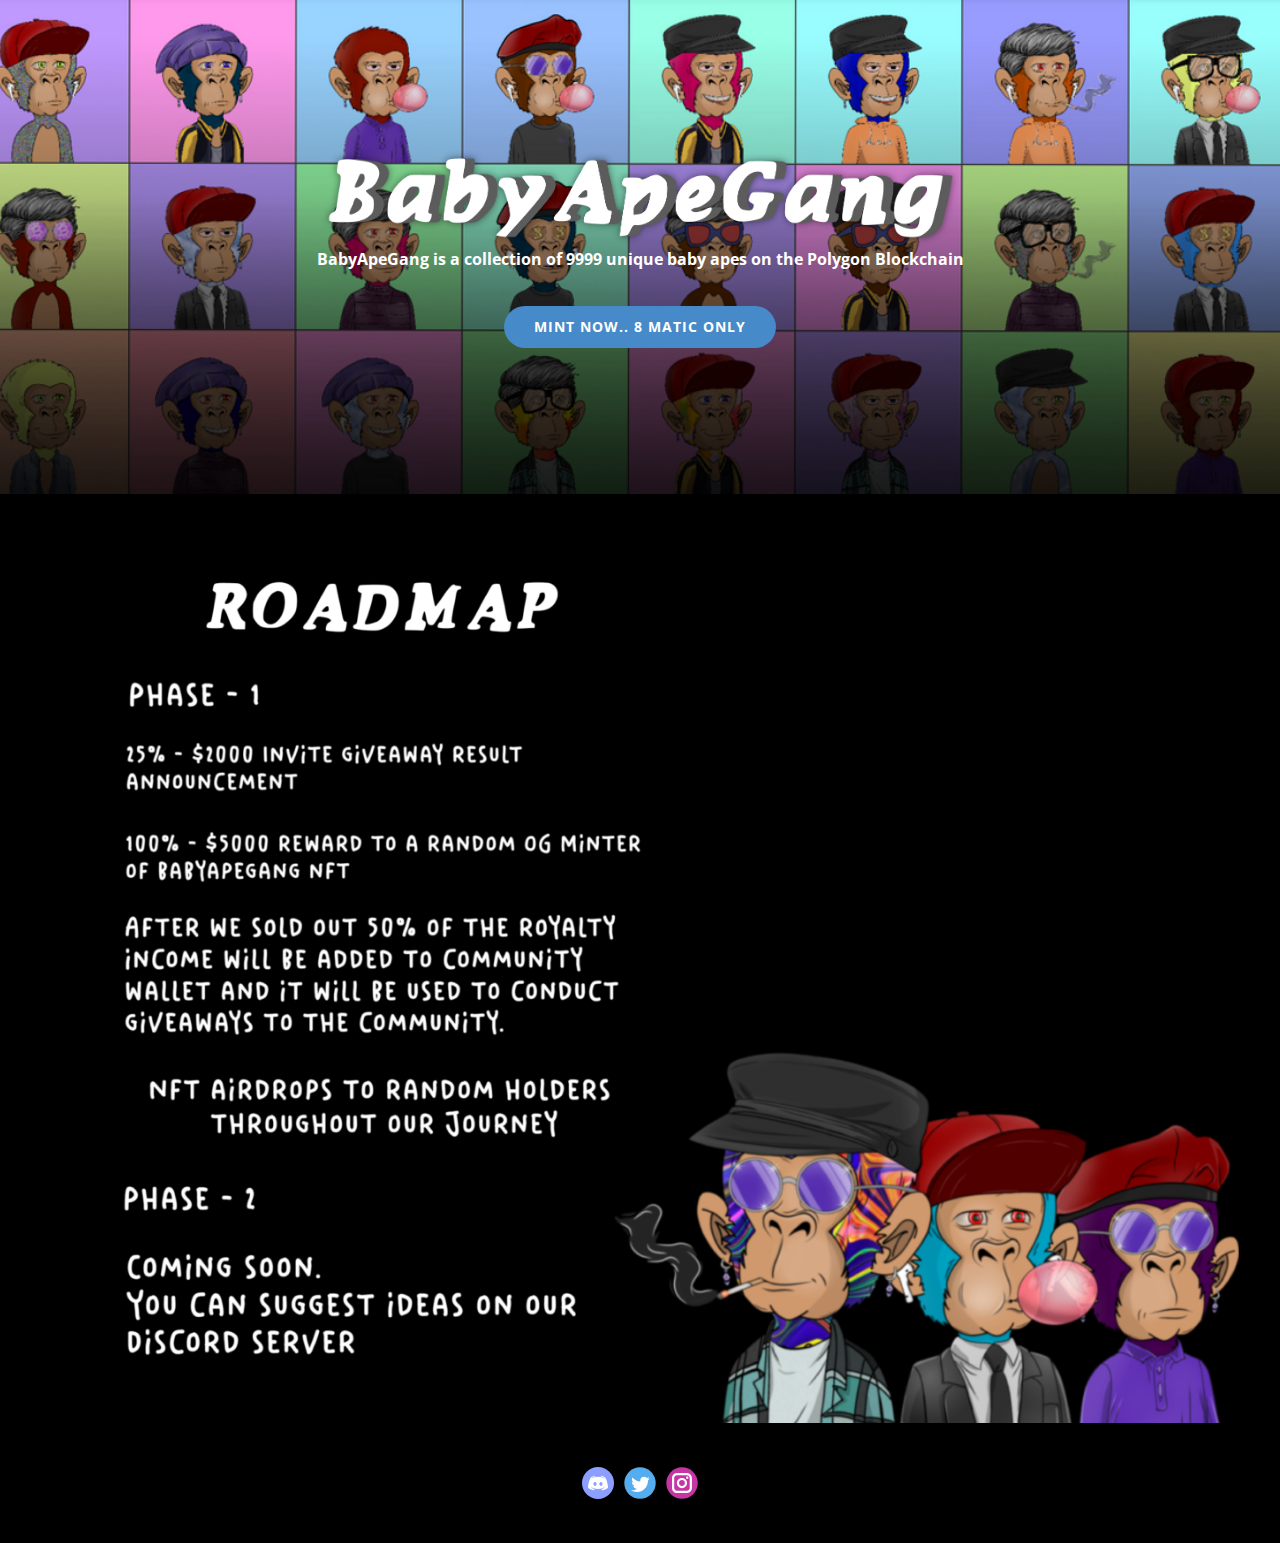
==== commit b484c939: "Update index.html" ====
--- a/index.html
+++ b/index.html
@@ -46,7 +46,7 @@
         <span style="font-weight: 700;">BabyApeGang is a collection of 9999 unique baby apes on the Polygon Blockchain</span>
         <br>
       </p>
-      <a href="BabyApeGang.html#sec-abc6" data-page-id="1075014" class="u-btn u-btn-round u-button-style u-hover-palette-1-light-1 u-palette-1-base u-radius-50 u-btn-1">Minting soon.. 8 matic only</a>
+      <a href="http://mint.babyapegang.xyz" data-page-id="1075014" class="u-btn u-btn-round u-button-style u-hover-palette-1-light-1 u-palette-1-base u-radius-50 u-btn-1">Mint Now.. 8 matic only</a>
     </section>
     <section class="u-black u-clearfix u-section-2" id="sec-0fa8">
       <div class="u-clearfix u-sheet u-valign-bottom u-sheet-1">
@@ -73,4 +73,4 @@
         </div>
       </div></footer>
    
-</body></html>+</body></html>
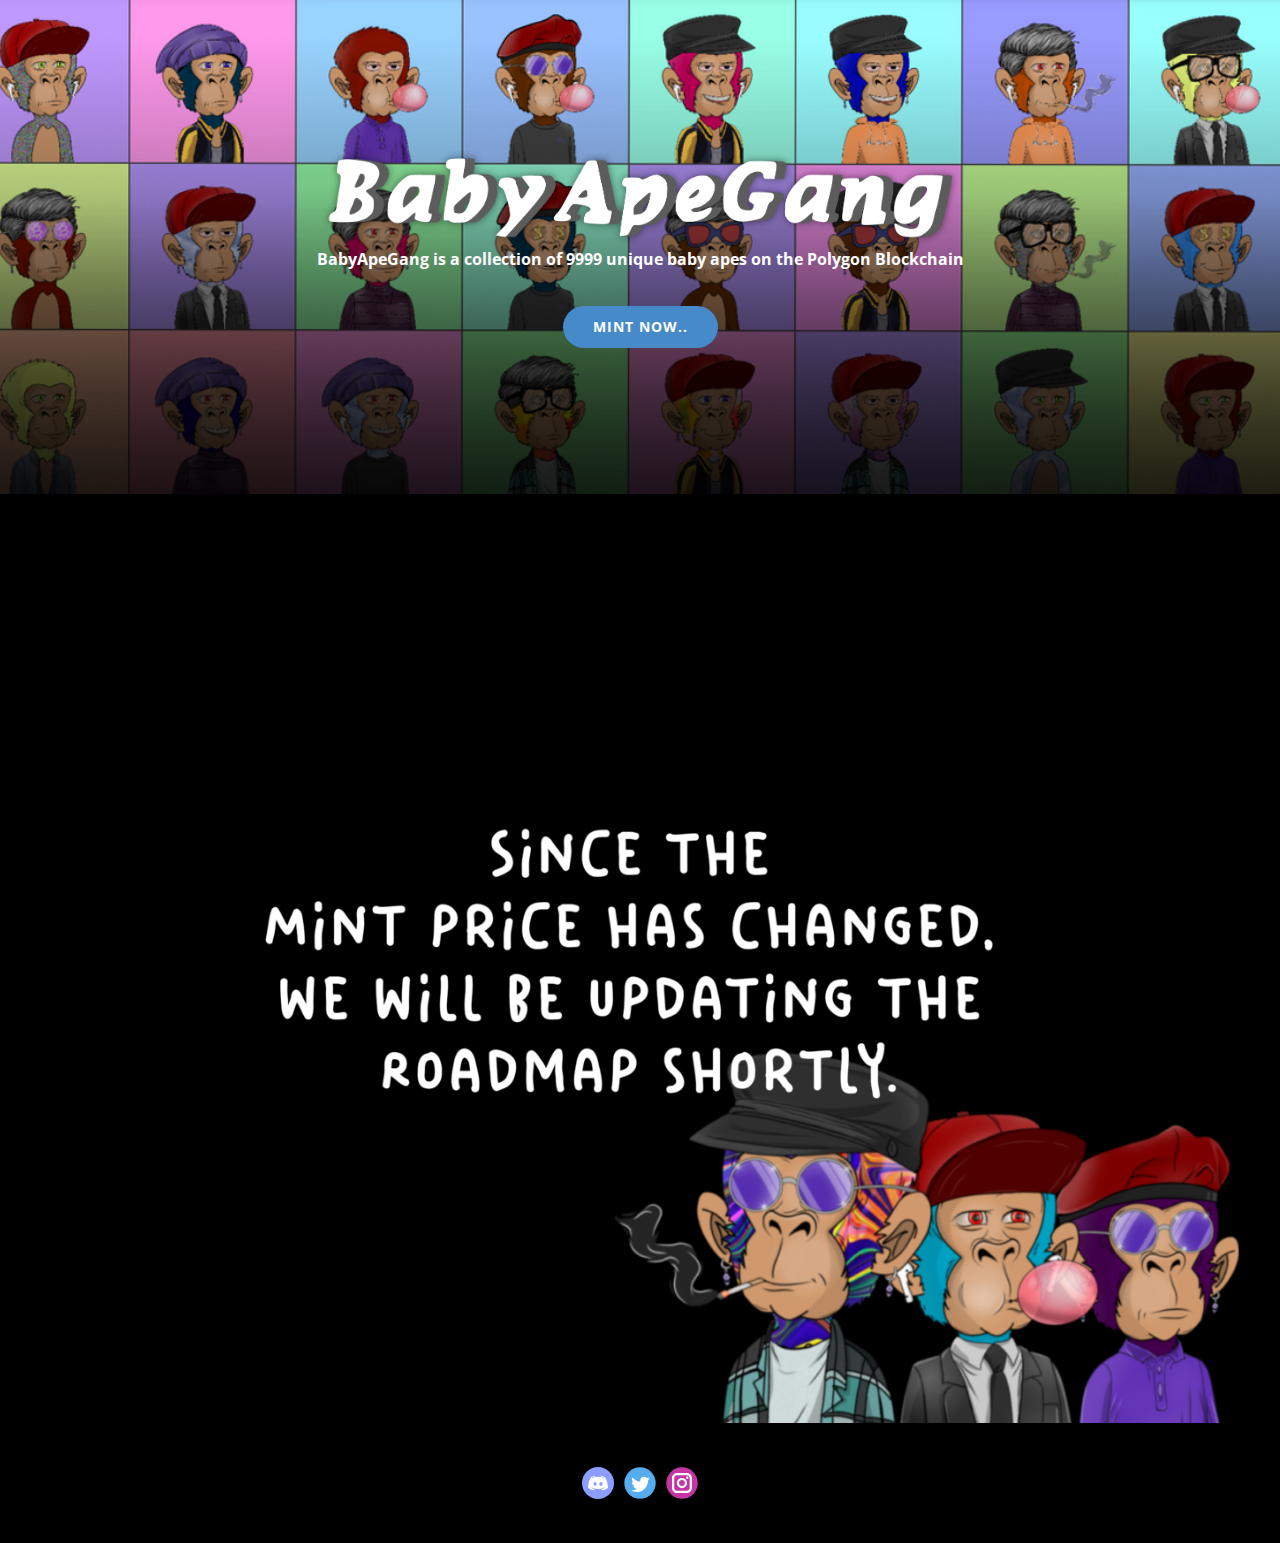
==== commit cd93d94c: "Update index.html" ====
--- a/index.html
+++ b/index.html
@@ -46,7 +46,7 @@
         <span style="font-weight: 700;">BabyApeGang is a collection of 9999 unique baby apes on the Polygon Blockchain</span>
         <br>
       </p>
-      <a href="http://mint.babyapegang.xyz" data-page-id="1075014" class="u-btn u-btn-round u-button-style u-hover-palette-1-light-1 u-palette-1-base u-radius-50 u-btn-1">Mint Now.. 8 matic only</a>
+      <a href="http://mint.babyapegang.xyz" data-page-id="1075014" class="u-btn u-btn-round u-button-style u-hover-palette-1-light-1 u-palette-1-base u-radius-50 u-btn-1">Mint Now..</a>
     </section>
     <section class="u-black u-clearfix u-section-2" id="sec-0fa8">
       <div class="u-clearfix u-sheet u-valign-bottom u-sheet-1">
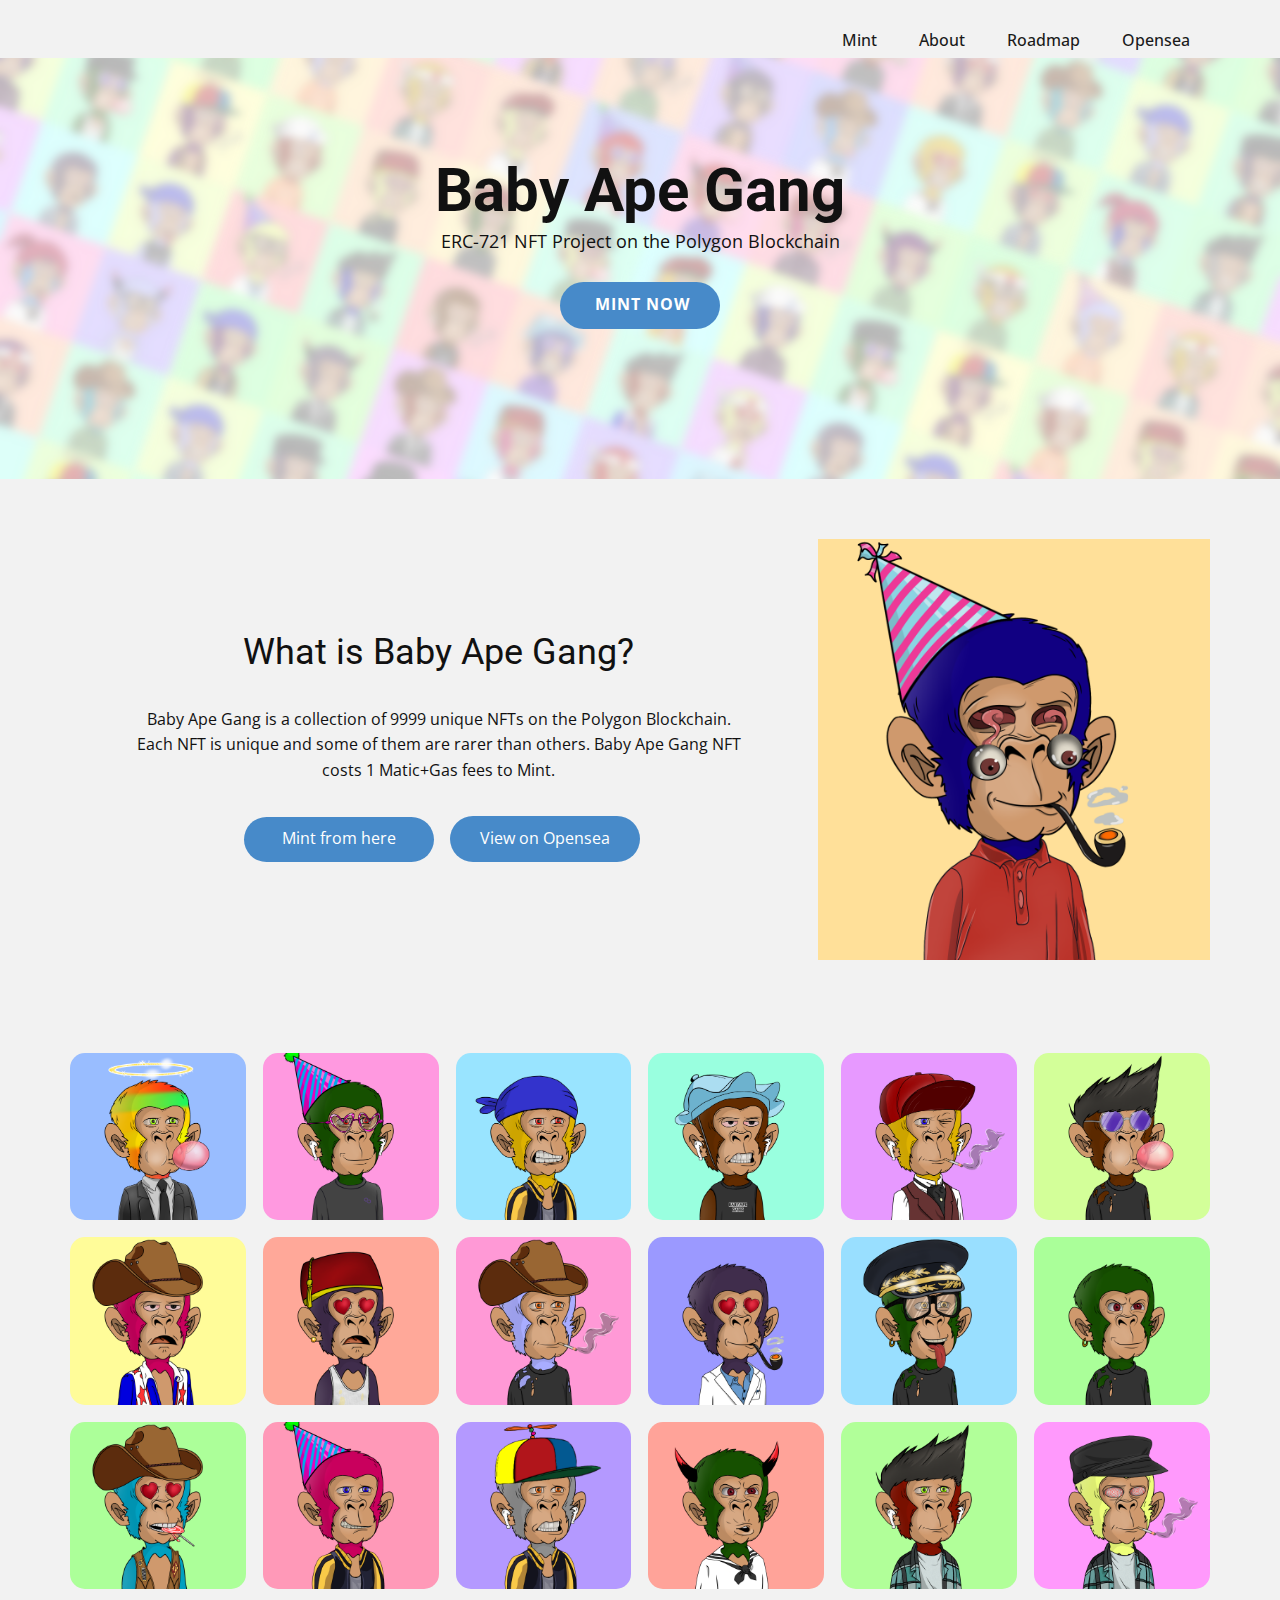
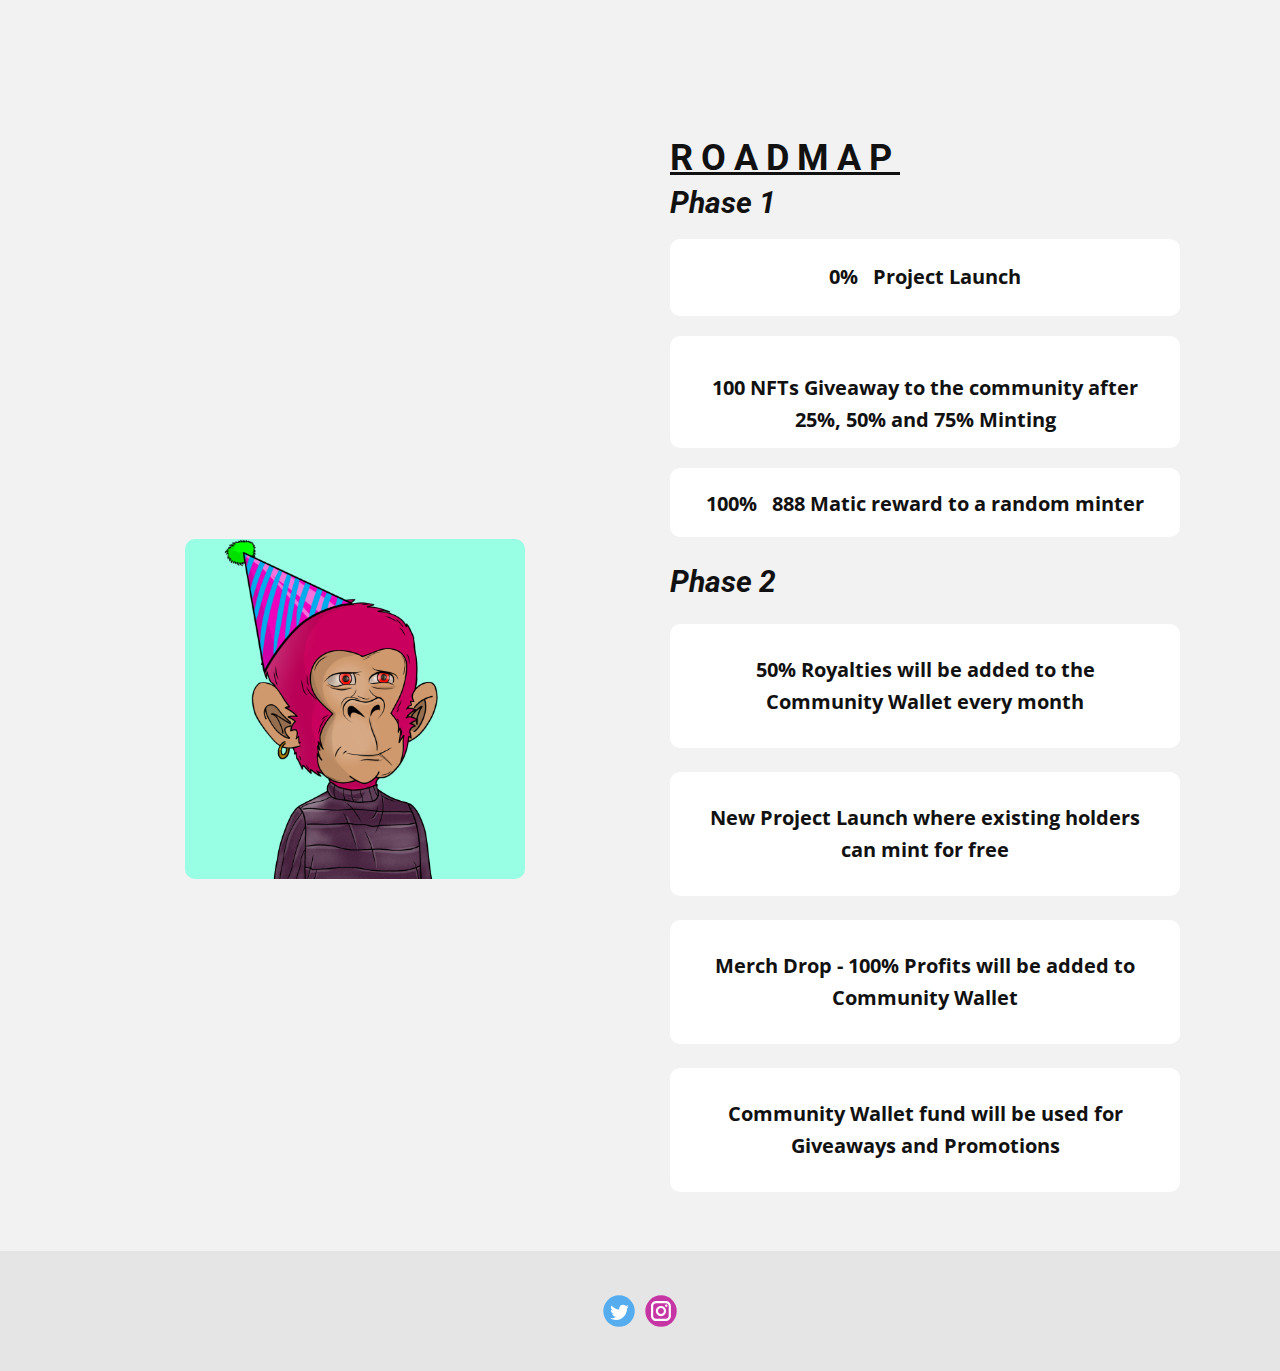
==== commit 23a0fc94: "update" ====
--- a/index.html
+++ b/index.html
@@ -1,21 +1,20 @@
 <!DOCTYPE html>
-<html style="font-size: 16px;"><head>
+<html style="font-size: 16px;">
+  <head>
     <meta name="viewport" content="width=device-width, initial-scale=1.0">
     <meta charset="utf-8">
-    <meta name="keywords" content="​Baby​Ap​eGang​">
+    <meta name="keywords" content="NFT,nfs,crypto">
     <meta name="description" content="">
     <meta name="page_type" content="np-template-header-footer-from-plugin">
-    <title>BabyApeGang</title>
+    <title>BabyApeGang Official</title>
     <link rel="stylesheet" href="nicepage.css" media="screen">
-<link rel="stylesheet" href="BabyApeGang.css" media="screen">
+<link rel="stylesheet" href="BabyApeGang-Official.css" media="screen">
     <script class="u-script" type="text/javascript" src="jquery-1.9.1.min.js" defer=""></script>
     <script class="u-script" type="text/javascript" src="nicepage.js" defer=""></script>
-    <meta name="generator" content="Nicepage 4.0.14, nicepage.com">
-    <meta property="og:title" content="BabyApeGang">
-    <meta property="og:description" content="BabyApeGang is a collection of 9999 baby apes on the polygon blockchain">
-    <meta property="og:image" content="images/ed438c52-7ee7-4fdb-ba10-05e1be372121.png">
-    <meta property="og:url" content="babyapegang.xyz">
+    <meta name="generator" content="Nicepage 4.4.1, nicepage.com">
     <link id="u-theme-google-font" rel="stylesheet" href="https://fonts.googleapis.com/css?family=Roboto:100,100i,300,300i,400,400i,500,500i,700,700i,900,900i|Open+Sans:300,300i,400,400i,600,600i,700,700i,800,800i">
+    
+    
     
     
     
@@ -23,54 +22,332 @@
 		"@context": "http://schema.org",
 		"@type": "Organization",
 		"name": "",
-		"url": "/",
 		"sameAs": [
-				"https://discord.com/invite/Cv6dPbsNJD",
 				"https://twitter.com/babyapegang",
-				"https://www.instagram.com/babyapegang_nft/"
+				"https://instagram.com/babyapegang_nft"
 		]
 }</script>
     <meta name="theme-color" content="#478ac9">
-    <link rel="canonical" href="/">
     <meta name="twitter:site" content="@">
     <meta name="twitter:card" content="summary_large_image">
-    <meta name="twitter:title" content="BabyApeGang">
+    <meta name="twitter:title" content="BabyApeGang Official">
     <meta name="twitter:description" content="">
+    <meta property="og:title" content="BabyApeGang Official">
     <meta property="og:type" content="website">
   </head>
-  <body data-home-page="https://website1074756.nicepage.io/BabyApeGang.html?version=db7c8354-7533-4dd0-81dc-c63f1abb652a" data-home-page-title="BabyApeGang" class="u-body u-image" style="background-position: 50% 50%; background-attachment: fixed; background-image: url(&quot;np://user.desktop.nicepage.com/Site_1074756/images/Untitled56_20211204171700.png&quot;);">
-    <section class="u-clearfix u-section-1" id="sec-abc6">
-      <img class="u-absolute-hcenter-xs u-expanded u-image u-image-default u-image-1" src="images/Untitled58_20211205102124.png" alt="" data-image-width="1280" data-image-height="422">
-      <img class="u-image u-image-default u-image-2" src="images/Untitled56_20211205102658-picsay.png" alt="" data-image-width="1627" data-image-height="306">
-      <p class="u-align-center-sm u-align-center-xs u-text u-text-default-lg u-text-default-md u-text-default-xl u-text-white u-text-1">
-        <span style="font-weight: 700;">BabyApeGang is a collection of 9999 unique baby apes on the Polygon Blockchain</span>
-        <br>
-      </p>
-      <a href="http://mint.babyapegang.xyz" data-page-id="1075014" class="u-btn u-btn-round u-button-style u-hover-palette-1-light-1 u-palette-1-base u-radius-50 u-btn-1">Mint Now..</a>
-    </section>
-    <section class="u-black u-clearfix u-section-2" id="sec-0fa8">
-      <div class="u-clearfix u-sheet u-valign-bottom u-sheet-1">
-        <img class="u-image u-image-default u-image-1" src="images/Untitled56_20211205101452.png" alt="" data-image-width="1920" data-image-height="1080">
+  <body class="u-body u-xl-mode"><header class="u-clearfix u-grey-5 u-header u-sticky u-sticky-367e u-header" id="sec-f612"><div class="u-clearfix u-sheet u-sheet-1">
+        <nav class="u-menu u-menu-dropdown u-offcanvas u-menu-1">
+          <div class="menu-collapse" style="font-size: 1rem; letter-spacing: 0px; font-weight: 500;">
+            <a class="u-button-style u-custom-active-border-color u-custom-active-color u-custom-border u-custom-border-color u-custom-borders u-custom-hover-border-color u-custom-hover-color u-custom-left-right-menu-spacing u-custom-padding-bottom u-custom-text-active-color u-custom-text-color u-custom-text-hover-color u-custom-top-bottom-menu-spacing u-nav-link u-text-active-palette-1-base u-text-hover-palette-2-base" href="#">
+              <svg class="u-svg-link" viewBox="0 0 24 24"><use xlink:href="#menu-hamburger"></use></svg>
+              <svg class="u-svg-content" version="1.1" id="menu-hamburger" viewBox="0 0 16 16" x="0px" y="0px" xmlns:xlink="http://www.w3.org/1999/xlink" xmlns="http://www.w3.org/2000/svg"><g><rect y="1" width="16" height="2"></rect><rect y="7" width="16" height="2"></rect><rect y="13" width="16" height="2"></rect>
+</g></svg>
+            </a>
+          </div>
+          <div class="u-custom-menu u-nav-container">
+            <ul class="u-nav u-spacing-2 u-unstyled u-nav-1"><li class="u-nav-item"><a class="u-active-grey-5 u-border-active-palette-1-base u-border-hover-palette-1-base u-button-style u-hover-grey-10 u-nav-link u-text-active-grey-90 u-text-grey-90 u-text-hover-grey-90" href="BabyApeGang-Official.html#sec-58cd" data-page-id="1357423" style="padding: 10px 20px;">Mint</a>
+</li><li class="u-nav-item"><a class="u-active-grey-5 u-border-active-palette-1-base u-border-hover-palette-1-base u-button-style u-hover-grey-10 u-nav-link u-text-active-grey-90 u-text-grey-90 u-text-hover-grey-90" href="BabyApeGang-Official.html#sec-1e7f" data-page-id="1357423" style="padding: 10px 20px;">About</a>
+</li><li class="u-nav-item"><a class="u-active-grey-5 u-border-active-palette-1-base u-border-hover-palette-1-base u-button-style u-hover-grey-10 u-nav-link u-text-active-grey-90 u-text-grey-90 u-text-hover-grey-90" href="BabyApeGang-Official.html#sec-4792" data-page-id="1357423" style="padding: 10px 20px;">Roadmap</a>
+</li><li class="u-nav-item"><a class="u-active-grey-5 u-border-active-palette-1-base u-border-hover-palette-1-base u-button-style u-hover-grey-10 u-nav-link u-text-active-grey-90 u-text-grey-90 u-text-hover-grey-90" href="https://opensea.io/collection/baby-ape-gang-official" target="_blank" style="padding: 10px 20px;">Opensea</a>
+</li></ul>
+          </div>
+          <div class="u-custom-menu u-nav-container-collapse">
+            <div class="u-black u-container-style u-inner-container-layout u-opacity u-opacity-95 u-sidenav">
+              <div class="u-inner-container-layout u-sidenav-overflow">
+                <div class="u-menu-close"></div>
+                <ul class="u-align-center u-nav u-popupmenu-items u-unstyled u-nav-2"><li class="u-nav-item"><a class="u-button-style u-nav-link" href="BabyApeGang-Official.html#sec-58cd" data-page-id="1357423" style="padding: 10px 20px;">Mint</a>
+</li><li class="u-nav-item"><a class="u-button-style u-nav-link" href="BabyApeGang-Official.html#sec-1e7f" data-page-id="1357423" style="padding: 10px 20px;">About</a>
+</li><li class="u-nav-item"><a class="u-button-style u-nav-link" href="BabyApeGang-Official.html#sec-4792" data-page-id="1357423" style="padding: 10px 20px;">Roadmap</a>
+</li><li class="u-nav-item"><a class="u-button-style u-nav-link" href="https://opensea.io/collection/baby-ape-gang-official" target="_blank" style="padding: 10px 20px;">Opensea</a>
+</li></ul>
+              </div>
+            </div>
+            <div class="u-black u-menu-overlay u-opacity u-opacity-70"></div>
+          </div>
+        </nav>
+      </div></header> 
+    <section class="u-align-center-md u-align-center-sm u-align-center-xs u-clearfix u-image u-section-1" id="sec-58cd" data-image-width="1152" data-image-height="864">
+      <div class="u-clearfix u-sheet u-valign-middle-xs u-sheet-1">
+        <div class="u-align-center u-container-style u-expanded-width-xs u-group u-shape-rectangle u-group-1">
+          <div class="u-container-layout u-container-layout-1">
+            <h2 class="u-text u-text-1">Baby Ape Gang</h2>
+            <p class="u-text u-text-2">ERC-721 NFT Project on the Polygon Blockchain</p>
+            <a href="https://babyapegang.netlify.app" class="u-border-none u-btn u-btn-round u-button-style u-hover-palette-1-light-2 u-palette-1-base u-radius-25 u-btn-1"><span class="u-icon"></span>&nbsp;Mint Now
+            </a>
+          </div>
+        </div>
       </div>
     </section>
-    
-    
-    <footer class="u-black u-clearfix u-footer" id="sec-d4a4"><div class="u-clearfix u-sheet u-valign-middle-xs u-sheet-1">
+    <section class="u-clearfix u-grey-5 u-section-2" id="sec-1e7f">
+      <div class="u-clearfix u-sheet u-valign-middle u-sheet-1">
+        <div class="u-clearfix u-expanded-width u-gutter-10 u-layout-wrap u-layout-wrap-1">
+          <div class="u-layout" style="">
+            <div class="u-layout-row" style="">
+              <div class="u-container-style u-layout-cell u-left-cell u-size-39 u-size-xs-60 u-layout-cell-1" src="">
+                <div class="u-container-layout u-container-layout-1">
+                  <h2 class="u-align-center u-text u-text-default u-text-1">What is Baby Ape Gang?</h2>
+                  <p class="u-align-center u-text u-text-2">Baby Ape Gang is a collection of 9999 unique NFTs on the Polygon Blockchain. Each NFT is unique and some of them are rarer than others. Baby Ape Gang NFT costs 1 Matic+Gas fees to Mint.</p>
+                  <a href="https://babyapegang.netlify.app" class="u-btn u-btn-round u-button-style u-radius-50 u-btn-1">View on Opensea</a>
+                  <a href="https://babyapegang.netlify.app" class="u-btn u-btn-round u-button-style u-radius-50 u-btn-2">Mint from here</a>
+                </div>
+              </div>
+              <div class="u-align-center u-container-style u-image u-layout-cell u-right-cell u-size-21 u-size-xs-60 u-image-1" src="" data-image-width="1000" data-image-height="1000">
+                <div class="u-container-layout u-valign-middle u-container-layout-2" src=""></div>
+              </div>
+            </div>
+          </div>
+        </div>
+      </div>
+    </section>
+    <section class="u-align-center u-clearfix u-grey-5 u-section-3" id="sec-0063">
+      <div class="u-clearfix u-sheet u-sheet-1">
+        <div class="u-expanded-width u-gallery u-hidden-sm u-hidden-xs u-layout-grid u-lightbox u-show-text-on-hover u-gallery-1">
+          <div class="u-gallery-inner u-gallery-inner-1">
+            <div class="u-effect-fade u-gallery-item u-radius-15 u-shape-round">
+              <div class="u-back-slide" data-image-width="1000" data-image-height="1000">
+                <img class="u-back-image u-expanded" src="images/5710.png">
+              </div>
+              <div class="u-over-slide u-shading u-over-slide-1">
+                <h3 class="u-gallery-heading"></h3>
+                <p class="u-gallery-text"></p>
+              </div>
+            </div>
+            <div class="u-effect-fade u-gallery-item u-radius-15 u-shape-round">
+              <div class="u-back-slide" data-image-width="1000" data-image-height="1000">
+                <img class="u-back-image u-expanded" src="images/4515.png">
+              </div>
+              <div class="u-over-slide u-shading u-over-slide-2">
+                <h3 class="u-gallery-heading"></h3>
+                <p class="u-gallery-text"></p>
+              </div>
+            </div>
+            <div class="u-effect-fade u-gallery-item u-radius-15 u-shape-round">
+              <div class="u-back-slide" data-image-width="1000" data-image-height="1000">
+                <img class="u-back-image u-expanded" src="images/4517.png">
+              </div>
+              <div class="u-over-slide u-shading u-over-slide-3">
+                <h3 class="u-gallery-heading"></h3>
+                <p class="u-gallery-text"></p>
+              </div>
+            </div>
+            <div class="u-effect-fade u-gallery-item u-radius-15 u-shape-round">
+              <div class="u-back-slide" data-image-width="1000" data-image-height="1000">
+                <img class="u-back-image u-expanded" src="images/15.png">
+              </div>
+              <div class="u-over-slide u-shading u-over-slide-4">
+                <h3 class="u-gallery-heading"></h3>
+                <p class="u-gallery-text"></p>
+              </div>
+            </div>
+            <div class="u-effect-fade u-gallery-item u-radius-15 u-shape-round">
+              <div class="u-back-slide" data-image-width="1000" data-image-height="1000">
+                <img class="u-back-image u-expanded" src="images/21.png">
+              </div>
+              <div class="u-over-slide u-shading u-over-slide-5">
+                <h3 class="u-gallery-heading"></h3>
+                <p class="u-gallery-text"></p>
+              </div>
+            </div>
+            <div class="u-effect-fade u-gallery-item u-radius-15 u-shape-round">
+              <div class="u-back-slide" data-image-width="1000" data-image-height="1000">
+                <img class="u-back-image u-expanded" src="images/4506.png">
+              </div>
+              <div class="u-over-slide u-shading u-over-slide-6">
+                <h3 class="u-gallery-heading"></h3>
+                <p class="u-gallery-text"></p>
+              </div>
+            </div>
+            <div class="u-effect-fade u-gallery-item u-radius-15 u-shape-round" data-image-width="1000" data-image-height="1000">
+              <div class="u-back-slide">
+                <img class="u-back-image u-expanded" src="images/73.png">
+              </div>
+              <div class="u-over-slide u-shading u-over-slide-7">
+                <h3 class="u-gallery-heading"></h3>
+                <p class="u-gallery-text"></p>
+              </div>
+            </div>
+            <div class="u-effect-fade u-gallery-item u-radius-15 u-shape-round" data-image-width="1000" data-image-height="1000">
+              <div class="u-back-slide">
+                <img class="u-back-image u-expanded" src="images/74.png">
+              </div>
+              <div class="u-over-slide u-shading u-over-slide-8">
+                <h3 class="u-gallery-heading"></h3>
+                <p class="u-gallery-text"></p>
+              </div>
+            </div>
+            <div class="u-effect-fade u-gallery-item u-radius-15 u-shape-round" data-image-width="1000" data-image-height="1000">
+              <div class="u-back-slide">
+                <img class="u-back-image u-expanded" src="images/69.png">
+              </div>
+              <div class="u-over-slide u-shading u-over-slide-9">
+                <h3 class="u-gallery-heading"></h3>
+                <p class="u-gallery-text"></p>
+              </div>
+            </div>
+            <div class="u-effect-fade u-gallery-item u-radius-15 u-shape-round" data-image-width="1000" data-image-height="1000">
+              <div class="u-back-slide">
+                <img class="u-back-image u-expanded" src="images/75.png">
+              </div>
+              <div class="u-over-slide u-shading u-over-slide-10">
+                <h3 class="u-gallery-heading"></h3>
+                <p class="u-gallery-text"></p>
+              </div>
+            </div>
+            <div class="u-effect-fade u-gallery-item u-radius-15 u-shape-round" data-image-width="1000" data-image-height="1000">
+              <div class="u-back-slide">
+                <img class="u-back-image u-expanded" src="images/70.png">
+              </div>
+              <div class="u-over-slide u-shading u-over-slide-11">
+                <h3 class="u-gallery-heading"></h3>
+                <p class="u-gallery-text"></p>
+              </div>
+            </div>
+            <div class="u-effect-fade u-gallery-item u-radius-15 u-shape-round" data-image-width="1000" data-image-height="1000">
+              <div class="u-back-slide">
+                <img class="u-back-image u-expanded" src="images/72.png">
+              </div>
+              <div class="u-over-slide u-shading u-over-slide-12">
+                <h3 class="u-gallery-heading"></h3>
+                <p class="u-gallery-text"></p>
+              </div>
+            </div>
+            <div class="u-effect-fade u-gallery-item u-radius-15 u-shape-round" data-image-width="1000" data-image-height="1000">
+              <div class="u-back-slide" data-image-width="1000" data-image-height="1000">
+                <img class="u-back-image u-expanded" src="images/80.png">
+              </div>
+              <div class="u-over-slide u-shading u-over-slide-13">
+                <h3 class="u-gallery-heading"></h3>
+                <p class="u-gallery-text"></p>
+              </div>
+            </div>
+            <div class="u-effect-fade u-gallery-item u-radius-15 u-shape-round" data-image-width="1000" data-image-height="1000">
+              <div class="u-back-slide" data-image-width="1000" data-image-height="1000">
+                <img class="u-back-image u-expanded" src="images/67.png">
+              </div>
+              <div class="u-over-slide u-shading u-over-slide-14">
+                <h3 class="u-gallery-heading"></h3>
+                <p class="u-gallery-text"></p>
+              </div>
+            </div>
+            <div class="u-effect-fade u-gallery-item u-radius-15 u-shape-round" data-image-width="1000" data-image-height="1000">
+              <div class="u-back-slide" data-image-width="1000" data-image-height="1000">
+                <img class="u-back-image u-expanded" src="images/9442.png">
+              </div>
+              <div class="u-over-slide u-shading u-over-slide-15">
+                <h3 class="u-gallery-heading"></h3>
+                <p class="u-gallery-text"></p>
+              </div>
+            </div>
+            <div class="u-effect-fade u-gallery-item u-radius-15 u-shape-round" data-image-width="1000" data-image-height="1000">
+              <div class="u-back-slide" data-image-width="1000" data-image-height="1000">
+                <img class="u-back-image u-expanded" src="images/9444.png">
+              </div>
+              <div class="u-over-slide u-shading u-over-slide-16">
+                <h3 class="u-gallery-heading"></h3>
+                <p class="u-gallery-text"></p>
+              </div>
+            </div>
+            <div class="u-effect-fade u-gallery-item u-radius-15 u-shape-round" data-image-width="1000" data-image-height="1000">
+              <div class="u-back-slide" data-image-width="1000" data-image-height="1000">
+                <img class="u-back-image u-expanded" src="images/9439.png">
+              </div>
+              <div class="u-over-slide u-shading u-over-slide-17">
+                <h3 class="u-gallery-heading"></h3>
+                <p class="u-gallery-text"></p>
+              </div>
+            </div>
+            <div class="u-effect-fade u-gallery-item u-radius-15 u-shape-round" data-image-width="1000" data-image-height="1000">
+              <div class="u-back-slide" data-image-width="1000" data-image-height="1000">
+                <img class="u-back-image u-expanded" src="images/9446.png">
+              </div>
+              <div class="u-over-slide u-shading u-over-slide-18">
+                <h3 class="u-gallery-heading"></h3>
+                <p class="u-gallery-text"></p>
+              </div>
+            </div>
+          </div>
+        </div>
+      </div>
+    </section>
+    <section class="u-clearfix u-grey-5 u-section-4" id="sec-4792">
+      <div class="u-clearfix u-sheet u-sheet-1">
+        <div class="u-clearfix u-expanded-width u-layout-wrap u-layout-wrap-1">
+          <div class="u-layout">
+            <div class="u-layout-row">
+              <div class="u-container-style u-layout-cell u-shape-rectangle u-size-30 u-layout-cell-1">
+                <div class="u-container-layout u-valign-middle u-container-layout-1">
+                  <img class="u-image u-image-round u-preserve-proportions u-radius-10 u-image-1" src="images/9438.png" alt="" data-image-width="1000" data-image-height="1000">
+                </div>
+              </div>
+              <div class="u-container-style u-layout-cell u-size-30 u-layout-cell-2">
+                <div class="u-container-layout u-container-layout-2">
+                  <h2 class="u-text u-text-default u-text-1">ROADMAP</h2>
+                  <h2 class="u-subtitle u-text u-text-default u-text-2">Phase 1</h2>
+                  <div class="u-align-center u-container-style u-expanded-width u-group u-radius-10 u-shape-round u-white u-group-1">
+                    <div class="u-container-layout u-valign-middle u-container-layout-3">
+                      <p class="u-large-text u-text u-text-variant u-text-3">
+                        <span style="font-weight: 700;">0%&nbsp; &nbsp;</span>Project Launch
+                      </p>
+                    </div>
+                  </div>
+                  <div class="u-align-center u-container-style u-expanded-width u-group u-radius-10 u-shape-round u-white u-group-2">
+                    <div class="u-container-layout u-valign-middle u-container-layout-4">
+                      <p class="u-large-text u-text u-text-variant u-text-4">100 NFTs Giveaway to the community after 25%, 50% and 75% Minting</p>
+                    </div>
+                  </div>
+                  <div class="u-align-center u-container-style u-expanded-width u-group u-radius-10 u-shape-round u-white u-group-3">
+                    <div class="u-container-layout u-valign-middle-lg u-valign-middle-md u-valign-middle-sm u-valign-middle-xs u-container-layout-5">
+                      <p class="u-large-text u-text u-text-variant u-text-5"> 100%&nbsp; &nbsp;888 Matic reward to a random minter </p>
+                    </div>
+                  </div>
+                  <h2 class="u-subtitle u-text u-text-default u-text-6">Phase 2</h2>
+                  <div class="u-align-center u-container-style u-expanded-width u-group u-radius-10 u-shape-round u-white u-group-4">
+                    <div class="u-container-layout u-container-layout-6">
+                      <p class="u-large-text u-text u-text-default u-text-variant u-text-7">50% Royalties will be added to the Community Wallet every month</p>
+                    </div>
+                  </div>
+                  <div class="u-align-center u-container-style u-expanded-width u-group u-radius-10 u-shape-round u-white u-group-5">
+                    <div class="u-container-layout u-container-layout-7">
+                      <p class="u-large-text u-text u-text-default u-text-variant u-text-8">New Project Launch where existing holders can mint for free </p>
+                    </div>
+                  </div>
+                  <div class="u-align-center u-container-style u-expanded-width u-group u-radius-10 u-shape-round u-white u-group-6">
+                    <div class="u-container-layout u-container-layout-8">
+                      <p class="u-large-text u-text u-text-default u-text-variant u-text-9">Merch Drop - 100% Profits will be added to Community Wallet<span style="font-weight: 700;">
+                          <span style="font-weight: 400;"></span>
+                        </span>
+                      </p>
+                    </div>
+                  </div>
+                  <div class="u-align-center u-container-style u-expanded-width u-group u-radius-10 u-shape-round u-white u-group-7">
+                    <div class="u-container-layout u-container-layout-9">
+                      <p class="u-large-text u-text u-text-default u-text-variant u-text-10">Community Wallet fund will be used for Giveaways and Promotions</p>
+                    </div>
+                  </div>
+                </div>
+              </div>
+            </div>
+          </div>
+        </div>
+      </div>
+    </section>
+    
+    
+    <footer class="u-clearfix u-footer u-grey-10 u-footer" id="sec-399a"><div class="u-clearfix u-sheet u-sheet-1">
         <div class="u-align-left u-social-icons u-spacing-10 u-social-icons-1">
-          <a class="u-social-url" title="Discord" target="_blank" href="https://discord.com/invite/Cv6dPbsNJD"><span class="u-icon u-social-facebook u-social-icon u-icon-1"><svg class="u-svg-link" preserveAspectRatio="xMidYMin slice" viewBox="0 0 512 512" style=""><use xlink:href="#svg-4089"></use></svg><svg class="u-svg-content" viewBox="0 0 512 512" id="svg-4089"><circle cx="256" cy="256" fill="currentColor" id="ellipse" r="256"></circle><path d="M372.4,168.7c0,0-33.3-26.1-72.7-29.1l-3.5,7.1c35.6,8.7,51.9,21.2,69,36.5  c-29.4-15-58.5-29.1-109.1-29.1s-79.7,14.1-109.1,29.1c17.1-15.3,36.5-29.2,69-36.5l-3.5-7.1c-41.3,3.9-72.7,29.1-72.7,29.1  s-37.2,54-43.6,160c37.5,43.3,94.5,43.6,94.5,43.6l11.9-15.9c-20.2-7-43.1-19.6-62.8-42.3c23.5,17.8,59.1,36.4,116.4,36.4  s92.8-18.5,116.4-36.4c-19.7,22.7-42.6,35.3-62.8,42.3l11.9,15.9c0,0,57-0.3,94.5-43.6C409.6,222.7,372.4,168.7,372.4,168.7z   M208.7,299.6c-14.1,0-25.5-13-25.5-29.1s11.4-29.1,25.5-29.1c14.1,0,25.5,13,25.5,29.1S222.8,299.6,208.7,299.6z M303.3,299.6  c-14.1,0-25.5-13-25.5-29.1s11.4-29.1,25.5-29.1s25.5,13,25.5,29.1S317.3,299.6,303.3,299.6z" fill="#FFFFFF" id="logo"></path></svg></span>
-          </a>
-          <a class="u-social-url" title="twitter" target="_blank" href="https://twitter.com/babyapegang"><span class="u-icon u-social-icon u-social-twitter u-icon-2"><svg class="u-svg-link" preserveAspectRatio="xMidYMin slice" viewBox="0 0 112 112" style=""><use xlink:href="#svg-99b7"></use></svg><svg class="u-svg-content" viewBox="0 0 112 112" x="0" y="0" id="svg-99b7"><circle fill="currentColor" class="st0" cx="56.1" cy="56.1" r="55"></circle><path fill="#FFFFFF" d="M83.8,47.3c0,0.6,0,1.2,0,1.7c0,17.7-13.5,38.2-38.2,38.2C38,87.2,31,85,25,81.2c1,0.1,2.1,0.2,3.2,0.2
+          <a class="u-social-url" title="twitter" target="_blank" href="https://twitter.com/babyapegang"><span class="u-icon u-social-icon u-social-twitter u-icon-1"><svg class="u-svg-link" preserveAspectRatio="xMidYMin slice" viewBox="0 0 112 112" style=""><use xlink:href="#svg-5630"></use></svg><svg class="u-svg-content" viewBox="0 0 112 112" x="0" y="0" id="svg-5630"><circle fill="currentColor" class="st0" cx="56.1" cy="56.1" r="55"></circle><path fill="#FFFFFF" d="M83.8,47.3c0,0.6,0,1.2,0,1.7c0,17.7-13.5,38.2-38.2,38.2C38,87.2,31,85,25,81.2c1,0.1,2.1,0.2,3.2,0.2
             c6.3,0,12.1-2.1,16.7-5.7c-5.9-0.1-10.8-4-12.5-9.3c0.8,0.2,1.7,0.2,2.5,0.2c1.2,0,2.4-0.2,3.5-0.5c-6.1-1.2-10.8-6.7-10.8-13.1
             c0-0.1,0-0.1,0-0.2c1.8,1,3.9,1.6,6.1,1.7c-3.6-2.4-6-6.5-6-11.2c0-2.5,0.7-4.8,1.8-6.7c6.6,8.1,16.5,13.5,27.6,14
             c-0.2-1-0.3-2-0.3-3.1c0-7.4,6-13.4,13.4-13.4c3.9,0,7.3,1.6,9.8,4.2c3.1-0.6,5.9-1.7,8.5-3.3c-1,3.1-3.1,5.8-5.9,7.4
             c2.7-0.3,5.3-1,7.7-2.1C88.7,43,86.4,45.4,83.8,47.3z"></path></svg></span>
           </a>
-          <a class="u-social-url" title="instagram" target="_blank" href="https://www.instagram.com/babyapegang_nft/"><span class="u-icon u-social-icon u-social-instagram u-icon-3"><svg class="u-svg-link" preserveAspectRatio="xMidYMin slice" viewBox="0 0 112 112" style=""><use xlink:href="#svg-4c6d"></use></svg><svg class="u-svg-content" viewBox="0 0 112 112" x="0" y="0" id="svg-4c6d"><circle fill="currentColor" cx="56.1" cy="56.1" r="55"></circle><path fill="#FFFFFF" d="M55.9,38.2c-9.9,0-17.9,8-17.9,17.9C38,66,46,74,55.9,74c9.9,0,17.9-8,17.9-17.9C73.8,46.2,65.8,38.2,55.9,38.2
+          <a class="u-social-url" title="instagram" target="_blank" href="https://instagram.com/babyapegang_nft"><span class="u-icon u-social-icon u-social-instagram u-icon-2"><svg class="u-svg-link" preserveAspectRatio="xMidYMin slice" viewBox="0 0 112 112" style=""><use xlink:href="#svg-a5d6"></use></svg><svg class="u-svg-content" viewBox="0 0 112 112" x="0" y="0" id="svg-a5d6"><circle fill="currentColor" cx="56.1" cy="56.1" r="55"></circle><path fill="#FFFFFF" d="M55.9,38.2c-9.9,0-17.9,8-17.9,17.9C38,66,46,74,55.9,74c9.9,0,17.9-8,17.9-17.9C73.8,46.2,65.8,38.2,55.9,38.2
             z M55.9,66.4c-5.7,0-10.3-4.6-10.3-10.3c-0.1-5.7,4.6-10.3,10.3-10.3c5.7,0,10.3,4.6,10.3,10.3C66.2,61.8,61.6,66.4,55.9,66.4z"></path><path fill="#FFFFFF" d="M74.3,33.5c-2.3,0-4.2,1.9-4.2,4.2s1.9,4.2,4.2,4.2s4.2-1.9,4.2-4.2S76.6,33.5,74.3,33.5z"></path><path fill="#FFFFFF" d="M73.1,21.3H38.6c-9.7,0-17.5,7.9-17.5,17.5v34.5c0,9.7,7.9,17.6,17.5,17.6h34.5c9.7,0,17.5-7.9,17.5-17.5V38.8
             C90.6,29.1,82.7,21.3,73.1,21.3z M83,73.3c0,5.5-4.5,9.9-9.9,9.9H38.6c-5.5,0-9.9-4.5-9.9-9.9V38.8c0-5.5,4.5-9.9,9.9-9.9h34.5
             c5.5,0,9.9,4.5,9.9,9.9V73.3z"></path></svg></span>
           </a>
         </div>
       </div></footer>
-   
-</body></html>
+    
+  </body>
+</html>--- a/nicepage.css
+++ b/nicepage.css
@@ -360,3630 +360,8 @@
       float: right;
       margin: 5px 0 5px 5px;
       max-width: calc(100% - 5px); }
-/*end-commonstyles library*//*begin-commonstyles library*/@charset "UTF-8";
-
-/*!
- * animate.css -http://daneden.me/animate
- * Version - 3.7.0
- * Licensed under the MIT license - http://opensource.org/licenses/MIT
- *
- * Copyright (c) 2018 Daniel Eden
- */
-
-@-webkit-keyframes bounce {
-  from,
-  20%,
-  53%,
-  80%,
-  to {
-    -webkit-animation-timing-function: cubic-bezier(0.215, 0.61, 0.355, 1);
-    animation-timing-function: cubic-bezier(0.215, 0.61, 0.355, 1);
-    -webkit-transform: translate3d(0, 0, 0);
-    transform: translate3d(0, 0, 0);
-  }
-
-  40%,
-  43% {
-    -webkit-animation-timing-function: cubic-bezier(0.755, 0.05, 0.855, 0.06);
-    animation-timing-function: cubic-bezier(0.755, 0.05, 0.855, 0.06);
-    -webkit-transform: translate3d(0, -30px, 0);
-    transform: translate3d(0, -30px, 0);
-  }
-
-  70% {
-    -webkit-animation-timing-function: cubic-bezier(0.755, 0.05, 0.855, 0.06);
-    animation-timing-function: cubic-bezier(0.755, 0.05, 0.855, 0.06);
-    -webkit-transform: translate3d(0, -15px, 0);
-    transform: translate3d(0, -15px, 0);
-  }
-
-  90% {
-    -webkit-transform: translate3d(0, -4px, 0);
-    transform: translate3d(0, -4px, 0);
-  }
-}
-
-@keyframes bounce {
-  from,
-  20%,
-  53%,
-  80%,
-  to {
-    -webkit-animation-timing-function: cubic-bezier(0.215, 0.61, 0.355, 1);
-    animation-timing-function: cubic-bezier(0.215, 0.61, 0.355, 1);
-    -webkit-transform: translate3d(0, 0, 0);
-    transform: translate3d(0, 0, 0);
-  }
-
-  40%,
-  43% {
-    -webkit-animation-timing-function: cubic-bezier(0.755, 0.05, 0.855, 0.06);
-    animation-timing-function: cubic-bezier(0.755, 0.05, 0.855, 0.06);
-    -webkit-transform: translate3d(0, -30px, 0);
-    transform: translate3d(0, -30px, 0);
-  }
-
-  70% {
-    -webkit-animation-timing-function: cubic-bezier(0.755, 0.05, 0.855, 0.06);
-    animation-timing-function: cubic-bezier(0.755, 0.05, 0.855, 0.06);
-    -webkit-transform: translate3d(0, -15px, 0);
-    transform: translate3d(0, -15px, 0);
-  }
-
-  90% {
-    -webkit-transform: translate3d(0, -4px, 0);
-    transform: translate3d(0, -4px, 0);
-  }
-}
-
-.bounce {
-  -webkit-animation-name: bounce;
-  animation-name: bounce;
-  -webkit-transform-origin: center bottom;
-  transform-origin: center bottom;
-}
-
-@-webkit-keyframes flash {
-  from,
-  50%,
-  to {
-    opacity: 1;
-  }
-
-  25%,
-  75% {
-    opacity: 0;
-  }
-}
-
-@keyframes flash {
-  from,
-  50%,
-  to {
-    opacity: 1;
-  }
-
-  25%,
-  75% {
-    opacity: 0;
-  }
-}
-
-.flash {
-  -webkit-animation-name: flash;
-  animation-name: flash;
-}
-
-/* originally authored by Nick Pettit - https://github.com/nickpettit/glide */
-
-@-webkit-keyframes pulse {
-  from {
-    -webkit-transform: scale3d(1, 1, 1);
-    transform: scale3d(1, 1, 1);
-  }
-
-  50% {
-    -webkit-transform: scale3d(1.05, 1.05, 1.05);
-    transform: scale3d(1.05, 1.05, 1.05);
-  }
-
-  to {
-    -webkit-transform: scale3d(1, 1, 1);
-    transform: scale3d(1, 1, 1);
-  }
-}
-
-@keyframes pulse {
-  from {
-    -webkit-transform: scale3d(1, 1, 1);
-    transform: scale3d(1, 1, 1);
-  }
-
-  50% {
-    -webkit-transform: scale3d(1.05, 1.05, 1.05);
-    transform: scale3d(1.05, 1.05, 1.05);
-  }
-
-  to {
-    -webkit-transform: scale3d(1, 1, 1);
-    transform: scale3d(1, 1, 1);
-  }
-}
-
-.pulse {
-  -webkit-animation-name: pulse;
-  animation-name: pulse;
-}
-
-@-webkit-keyframes rubberBand {
-  from {
-    -webkit-transform: scale3d(1, 1, 1);
-    transform: scale3d(1, 1, 1);
-  }
-
-  30% {
-    -webkit-transform: scale3d(1.25, 0.75, 1);
-    transform: scale3d(1.25, 0.75, 1);
-  }
-
-  40% {
-    -webkit-transform: scale3d(0.75, 1.25, 1);
-    transform: scale3d(0.75, 1.25, 1);
-  }
-
-  50% {
-    -webkit-transform: scale3d(1.15, 0.85, 1);
-    transform: scale3d(1.15, 0.85, 1);
-  }
-
-  65% {
-    -webkit-transform: scale3d(0.95, 1.05, 1);
-    transform: scale3d(0.95, 1.05, 1);
-  }
-
-  75% {
-    -webkit-transform: scale3d(1.05, 0.95, 1);
-    transform: scale3d(1.05, 0.95, 1);
-  }
-
-  to {
-    -webkit-transform: scale3d(1, 1, 1);
-    transform: scale3d(1, 1, 1);
-  }
-}
-
-@keyframes rubberBand {
-  from {
-    -webkit-transform: scale3d(1, 1, 1);
-    transform: scale3d(1, 1, 1);
-  }
-
-  30% {
-    -webkit-transform: scale3d(1.25, 0.75, 1);
-    transform: scale3d(1.25, 0.75, 1);
-  }
-
-  40% {
-    -webkit-transform: scale3d(0.75, 1.25, 1);
-    transform: scale3d(0.75, 1.25, 1);
-  }
-
-  50% {
-    -webkit-transform: scale3d(1.15, 0.85, 1);
-    transform: scale3d(1.15, 0.85, 1);
-  }
-
-  65% {
-    -webkit-transform: scale3d(0.95, 1.05, 1);
-    transform: scale3d(0.95, 1.05, 1);
-  }
-
-  75% {
-    -webkit-transform: scale3d(1.05, 0.95, 1);
-    transform: scale3d(1.05, 0.95, 1);
-  }
-
-  to {
-    -webkit-transform: scale3d(1, 1, 1);
-    transform: scale3d(1, 1, 1);
-  }
-}
-
-.rubberBand {
-  -webkit-animation-name: rubberBand;
-  animation-name: rubberBand;
-}
-
-@-webkit-keyframes shake {
-  from,
-  to {
-    -webkit-transform: translate3d(0, 0, 0);
-    transform: translate3d(0, 0, 0);
-  }
-
-  10%,
-  30%,
-  50%,
-  70%,
-  90% {
-    -webkit-transform: translate3d(-10px, 0, 0);
-    transform: translate3d(-10px, 0, 0);
-  }
-
-  20%,
-  40%,
-  60%,
-  80% {
-    -webkit-transform: translate3d(10px, 0, 0);
-    transform: translate3d(10px, 0, 0);
-  }
-}
-
-@keyframes shake {
-  from,
-  to {
-    -webkit-transform: translate3d(0, 0, 0);
-    transform: translate3d(0, 0, 0);
-  }
-
-  10%,
-  30%,
-  50%,
-  70%,
-  90% {
-    -webkit-transform: translate3d(-10px, 0, 0);
-    transform: translate3d(-10px, 0, 0);
-  }
-
-  20%,
-  40%,
-  60%,
-  80% {
-    -webkit-transform: translate3d(10px, 0, 0);
-    transform: translate3d(10px, 0, 0);
-  }
-}
-
-.shake {
-  -webkit-animation-name: shake;
-  animation-name: shake;
-}
-
-@-webkit-keyframes headShake {
-  0% {
-    -webkit-transform: translateX(0);
-    transform: translateX(0);
-  }
-
-  6.5% {
-    -webkit-transform: translateX(-6px) rotateY(-9deg);
-    transform: translateX(-6px) rotateY(-9deg);
-  }
-
-  18.5% {
-    -webkit-transform: translateX(5px) rotateY(7deg);
-    transform: translateX(5px) rotateY(7deg);
-  }
-
-  31.5% {
-    -webkit-transform: translateX(-3px) rotateY(-5deg);
-    transform: translateX(-3px) rotateY(-5deg);
-  }
-
-  43.5% {
-    -webkit-transform: translateX(2px) rotateY(3deg);
-    transform: translateX(2px) rotateY(3deg);
-  }
-
-  50% {
-    -webkit-transform: translateX(0);
-    transform: translateX(0);
-  }
-}
-
-@keyframes headShake {
-  0% {
-    -webkit-transform: translateX(0);
-    transform: translateX(0);
-  }
-
-  6.5% {
-    -webkit-transform: translateX(-6px) rotateY(-9deg);
-    transform: translateX(-6px) rotateY(-9deg);
-  }
-
-  18.5% {
-    -webkit-transform: translateX(5px) rotateY(7deg);
-    transform: translateX(5px) rotateY(7deg);
-  }
-
-  31.5% {
-    -webkit-transform: translateX(-3px) rotateY(-5deg);
-    transform: translateX(-3px) rotateY(-5deg);
-  }
-
-  43.5% {
-    -webkit-transform: translateX(2px) rotateY(3deg);
-    transform: translateX(2px) rotateY(3deg);
-  }
-
-  50% {
-    -webkit-transform: translateX(0);
-    transform: translateX(0);
-  }
-}
-
-.headShake {
-  -webkit-animation-timing-function: ease-in-out;
-  animation-timing-function: ease-in-out;
-  -webkit-animation-name: headShake;
-  animation-name: headShake;
-}
-
-@-webkit-keyframes swing {
-  20% {
-    -webkit-transform: rotate3d(0, 0, 1, 15deg);
-    transform: rotate3d(0, 0, 1, 15deg);
-  }
-
-  40% {
-    -webkit-transform: rotate3d(0, 0, 1, -10deg);
-    transform: rotate3d(0, 0, 1, -10deg);
-  }
-
-  60% {
-    -webkit-transform: rotate3d(0, 0, 1, 5deg);
-    transform: rotate3d(0, 0, 1, 5deg);
-  }
-
-  80% {
-    -webkit-transform: rotate3d(0, 0, 1, -5deg);
-    transform: rotate3d(0, 0, 1, -5deg);
-  }
-
-  to {
-    -webkit-transform: rotate3d(0, 0, 1, 0deg);
-    transform: rotate3d(0, 0, 1, 0deg);
-  }
-}
-
-@keyframes swing {
-  20% {
-    -webkit-transform: rotate3d(0, 0, 1, 15deg);
-    transform: rotate3d(0, 0, 1, 15deg);
-  }
-
-  40% {
-    -webkit-transform: rotate3d(0, 0, 1, -10deg);
-    transform: rotate3d(0, 0, 1, -10deg);
-  }
-
-  60% {
-    -webkit-transform: rotate3d(0, 0, 1, 5deg);
-    transform: rotate3d(0, 0, 1, 5deg);
-  }
-
-  80% {
-    -webkit-transform: rotate3d(0, 0, 1, -5deg);
-    transform: rotate3d(0, 0, 1, -5deg);
-  }
-
-  to {
-    -webkit-transform: rotate3d(0, 0, 1, 0deg);
-    transform: rotate3d(0, 0, 1, 0deg);
-  }
-}
-
-.swing {
-  -webkit-transform-origin: top center;
-  transform-origin: top center;
-  -webkit-animation-name: swing;
-  animation-name: swing;
-}
-
-@-webkit-keyframes tada {
-  from {
-    -webkit-transform: scale3d(1, 1, 1);
-    transform: scale3d(1, 1, 1);
-  }
-
-  10%,
-  20% {
-    -webkit-transform: scale3d(0.9, 0.9, 0.9) rotate3d(0, 0, 1, -3deg);
-    transform: scale3d(0.9, 0.9, 0.9) rotate3d(0, 0, 1, -3deg);
-  }
-
-  30%,
-  50%,
-  70%,
-  90% {
-    -webkit-transform: scale3d(1.1, 1.1, 1.1) rotate3d(0, 0, 1, 3deg);
-    transform: scale3d(1.1, 1.1, 1.1) rotate3d(0, 0, 1, 3deg);
-  }
-
-  40%,
-  60%,
-  80% {
-    -webkit-transform: scale3d(1.1, 1.1, 1.1) rotate3d(0, 0, 1, -3deg);
-    transform: scale3d(1.1, 1.1, 1.1) rotate3d(0, 0, 1, -3deg);
-  }
-
-  to {
-    -webkit-transform: scale3d(1, 1, 1);
-    transform: scale3d(1, 1, 1);
-  }
-}
-
-@keyframes tada {
-  from {
-    -webkit-transform: scale3d(1, 1, 1);
-    transform: scale3d(1, 1, 1);
-  }
-
-  10%,
-  20% {
-    -webkit-transform: scale3d(0.9, 0.9, 0.9) rotate3d(0, 0, 1, -3deg);
-    transform: scale3d(0.9, 0.9, 0.9) rotate3d(0, 0, 1, -3deg);
-  }
-
-  30%,
-  50%,
-  70%,
-  90% {
-    -webkit-transform: scale3d(1.1, 1.1, 1.1) rotate3d(0, 0, 1, 3deg);
-    transform: scale3d(1.1, 1.1, 1.1) rotate3d(0, 0, 1, 3deg);
-  }
-
-  40%,
-  60%,
-  80% {
-    -webkit-transform: scale3d(1.1, 1.1, 1.1) rotate3d(0, 0, 1, -3deg);
-    transform: scale3d(1.1, 1.1, 1.1) rotate3d(0, 0, 1, -3deg);
-  }
-
-  to {
-    -webkit-transform: scale3d(1, 1, 1);
-    transform: scale3d(1, 1, 1);
-  }
-}
-
-.tada {
-  -webkit-animation-name: tada;
-  animation-name: tada;
-}
-
-/* originally authored by Nick Pettit - https://github.com/nickpettit/glide */
-
-@-webkit-keyframes wobble {
-  from {
-    -webkit-transform: translate3d(0, 0, 0);
-    transform: translate3d(0, 0, 0);
-  }
-
-  15% {
-    -webkit-transform: translate3d(-25%, 0, 0) rotate3d(0, 0, 1, -5deg);
-    transform: translate3d(-25%, 0, 0) rotate3d(0, 0, 1, -5deg);
-  }
-
-  30% {
-    -webkit-transform: translate3d(20%, 0, 0) rotate3d(0, 0, 1, 3deg);
-    transform: translate3d(20%, 0, 0) rotate3d(0, 0, 1, 3deg);
-  }
-
-  45% {
-    -webkit-transform: translate3d(-15%, 0, 0) rotate3d(0, 0, 1, -3deg);
-    transform: translate3d(-15%, 0, 0) rotate3d(0, 0, 1, -3deg);
-  }
-
-  60% {
-    -webkit-transform: translate3d(10%, 0, 0) rotate3d(0, 0, 1, 2deg);
-    transform: translate3d(10%, 0, 0) rotate3d(0, 0, 1, 2deg);
-  }
-
-  75% {
-    -webkit-transform: translate3d(-5%, 0, 0) rotate3d(0, 0, 1, -1deg);
-    transform: translate3d(-5%, 0, 0) rotate3d(0, 0, 1, -1deg);
-  }
-
-  to {
-    -webkit-transform: translate3d(0, 0, 0);
-    transform: translate3d(0, 0, 0);
-  }
-}
-
-@keyframes wobble {
-  from {
-    -webkit-transform: translate3d(0, 0, 0);
-    transform: translate3d(0, 0, 0);
-  }
-
-  15% {
-    -webkit-transform: translate3d(-25%, 0, 0) rotate3d(0, 0, 1, -5deg);
-    transform: translate3d(-25%, 0, 0) rotate3d(0, 0, 1, -5deg);
-  }
-
-  30% {
-    -webkit-transform: translate3d(20%, 0, 0) rotate3d(0, 0, 1, 3deg);
-    transform: translate3d(20%, 0, 0) rotate3d(0, 0, 1, 3deg);
-  }
-
-  45% {
-    -webkit-transform: translate3d(-15%, 0, 0) rotate3d(0, 0, 1, -3deg);
-    transform: translate3d(-15%, 0, 0) rotate3d(0, 0, 1, -3deg);
-  }
-
-  60% {
-    -webkit-transform: translate3d(10%, 0, 0) rotate3d(0, 0, 1, 2deg);
-    transform: translate3d(10%, 0, 0) rotate3d(0, 0, 1, 2deg);
-  }
-
-  75% {
-    -webkit-transform: translate3d(-5%, 0, 0) rotate3d(0, 0, 1, -1deg);
-    transform: translate3d(-5%, 0, 0) rotate3d(0, 0, 1, -1deg);
-  }
-
-  to {
-    -webkit-transform: translate3d(0, 0, 0);
-    transform: translate3d(0, 0, 0);
-  }
-}
-
-.wobble {
-  -webkit-animation-name: wobble;
-  animation-name: wobble;
-}
-
-@-webkit-keyframes jello {
-  from,
-  11.1%,
-  to {
-    -webkit-transform: translate3d(0, 0, 0);
-    transform: translate3d(0, 0, 0);
-  }
-
-  22.2% {
-    -webkit-transform: skewX(-12.5deg) skewY(-12.5deg);
-    transform: skewX(-12.5deg) skewY(-12.5deg);
-  }
-
-  33.3% {
-    -webkit-transform: skewX(6.25deg) skewY(6.25deg);
-    transform: skewX(6.25deg) skewY(6.25deg);
-  }
-
-  44.4% {
-    -webkit-transform: skewX(-3.125deg) skewY(-3.125deg);
-    transform: skewX(-3.125deg) skewY(-3.125deg);
-  }
-
-  55.5% {
-    -webkit-transform: skewX(1.5625deg) skewY(1.5625deg);
-    transform: skewX(1.5625deg) skewY(1.5625deg);
-  }
-
-  66.6% {
-    -webkit-transform: skewX(-0.78125deg) skewY(-0.78125deg);
-    transform: skewX(-0.78125deg) skewY(-0.78125deg);
-  }
-
-  77.7% {
-    -webkit-transform: skewX(0.390625deg) skewY(0.390625deg);
-    transform: skewX(0.390625deg) skewY(0.390625deg);
-  }
-
-  88.8% {
-    -webkit-transform: skewX(-0.1953125deg) skewY(-0.1953125deg);
-    transform: skewX(-0.1953125deg) skewY(-0.1953125deg);
-  }
-}
-
-@keyframes jello {
-  from,
-  11.1%,
-  to {
-    -webkit-transform: translate3d(0, 0, 0);
-    transform: translate3d(0, 0, 0);
-  }
-
-  22.2% {
-    -webkit-transform: skewX(-12.5deg) skewY(-12.5deg);
-    transform: skewX(-12.5deg) skewY(-12.5deg);
-  }
-
-  33.3% {
-    -webkit-transform: skewX(6.25deg) skewY(6.25deg);
-    transform: skewX(6.25deg) skewY(6.25deg);
-  }
-
-  44.4% {
-    -webkit-transform: skewX(-3.125deg) skewY(-3.125deg);
-    transform: skewX(-3.125deg) skewY(-3.125deg);
-  }
-
-  55.5% {
-    -webkit-transform: skewX(1.5625deg) skewY(1.5625deg);
-    transform: skewX(1.5625deg) skewY(1.5625deg);
-  }
-
-  66.6% {
-    -webkit-transform: skewX(-0.78125deg) skewY(-0.78125deg);
-    transform: skewX(-0.78125deg) skewY(-0.78125deg);
-  }
-
-  77.7% {
-    -webkit-transform: skewX(0.390625deg) skewY(0.390625deg);
-    transform: skewX(0.390625deg) skewY(0.390625deg);
-  }
-
-  88.8% {
-    -webkit-transform: skewX(-0.1953125deg) skewY(-0.1953125deg);
-    transform: skewX(-0.1953125deg) skewY(-0.1953125deg);
-  }
-}
-
-.jello {
-  -webkit-animation-name: jello;
-  animation-name: jello;
-  -webkit-transform-origin: center;
-  transform-origin: center;
-}
-
-@-webkit-keyframes heartBeat {
-  0% {
-    -webkit-transform: scale(1);
-    transform: scale(1);
-  }
-
-  14% {
-    -webkit-transform: scale(1.3);
-    transform: scale(1.3);
-  }
-
-  28% {
-    -webkit-transform: scale(1);
-    transform: scale(1);
-  }
-
-  42% {
-    -webkit-transform: scale(1.3);
-    transform: scale(1.3);
-  }
-
-  70% {
-    -webkit-transform: scale(1);
-    transform: scale(1);
-  }
-}
-
-@keyframes heartBeat {
-  0% {
-    -webkit-transform: scale(1);
-    transform: scale(1);
-  }
-
-  14% {
-    -webkit-transform: scale(1.3);
-    transform: scale(1.3);
-  }
-
-  28% {
-    -webkit-transform: scale(1);
-    transform: scale(1);
-  }
-
-  42% {
-    -webkit-transform: scale(1.3);
-    transform: scale(1.3);
-  }
-
-  70% {
-    -webkit-transform: scale(1);
-    transform: scale(1);
-  }
-}
-
-.heartBeat {
-  -webkit-animation-name: heartBeat;
-  animation-name: heartBeat;
-  -webkit-animation-duration: 1.3s;
-  animation-duration: 1.3s;
-  -webkit-animation-timing-function: ease-in-out;
-  animation-timing-function: ease-in-out;
-}
-
-@-webkit-keyframes bounceIn {
-  from,
-  20%,
-  40%,
-  60%,
-  80%,
-  to {
-    -webkit-animation-timing-function: cubic-bezier(0.215, 0.61, 0.355, 1);
-    animation-timing-function: cubic-bezier(0.215, 0.61, 0.355, 1);
-  }
-
-  0% {
-    opacity: 0;
-    -webkit-transform: scale3d(0.3, 0.3, 0.3);
-    transform: scale3d(0.3, 0.3, 0.3);
-  }
-
-  20% {
-    -webkit-transform: scale3d(1.1, 1.1, 1.1);
-    transform: scale3d(1.1, 1.1, 1.1);
-  }
-
-  40% {
-    -webkit-transform: scale3d(0.9, 0.9, 0.9);
-    transform: scale3d(0.9, 0.9, 0.9);
-  }
-
-  60% {
-    opacity: 1;
-    -webkit-transform: scale3d(1.03, 1.03, 1.03);
-    transform: scale3d(1.03, 1.03, 1.03);
-  }
-
-  80% {
-    -webkit-transform: scale3d(0.97, 0.97, 0.97);
-    transform: scale3d(0.97, 0.97, 0.97);
-  }
-
-  to {
-    opacity: 1;
-    -webkit-transform: scale3d(1, 1, 1);
-    transform: scale3d(1, 1, 1);
-  }
-}
-
-@keyframes bounceIn {
-  from,
-  20%,
-  40%,
-  60%,
-  80%,
-  to {
-    -webkit-animation-timing-function: cubic-bezier(0.215, 0.61, 0.355, 1);
-    animation-timing-function: cubic-bezier(0.215, 0.61, 0.355, 1);
-  }
-
-  0% {
-    opacity: 0;
-    -webkit-transform: scale3d(0.3, 0.3, 0.3);
-    transform: scale3d(0.3, 0.3, 0.3);
-  }
-
-  20% {
-    -webkit-transform: scale3d(1.1, 1.1, 1.1);
-    transform: scale3d(1.1, 1.1, 1.1);
-  }
-
-  40% {
-    -webkit-transform: scale3d(0.9, 0.9, 0.9);
-    transform: scale3d(0.9, 0.9, 0.9);
-  }
-
-  60% {
-    opacity: 1;
-    -webkit-transform: scale3d(1.03, 1.03, 1.03);
-    transform: scale3d(1.03, 1.03, 1.03);
-  }
-
-  80% {
-    -webkit-transform: scale3d(0.97, 0.97, 0.97);
-    transform: scale3d(0.97, 0.97, 0.97);
-  }
-
-  to {
-    opacity: 1;
-    -webkit-transform: scale3d(1, 1, 1);
-    transform: scale3d(1, 1, 1);
-  }
-}
-
-.bounceIn {
-  -webkit-animation-duration: 0.75s;
-  animation-duration: 0.75s;
-  -webkit-animation-name: bounceIn;
-  animation-name: bounceIn;
-}
-
-@-webkit-keyframes bounceInDown {
-  from,
-  60%,
-  75%,
-  90%,
-  to {
-    -webkit-animation-timing-function: cubic-bezier(0.215, 0.61, 0.355, 1);
-    animation-timing-function: cubic-bezier(0.215, 0.61, 0.355, 1);
-  }
-
-  0% {
-    opacity: 0;
-    -webkit-transform: translate3d(0, -3000px, 0);
-    transform: translate3d(0, -3000px, 0);
-  }
-
-  60% {
-    opacity: 1;
-    -webkit-transform: translate3d(0, 25px, 0);
-    transform: translate3d(0, 25px, 0);
-  }
-
-  75% {
-    -webkit-transform: translate3d(0, -10px, 0);
-    transform: translate3d(0, -10px, 0);
-  }
-
-  90% {
-    -webkit-transform: translate3d(0, 5px, 0);
-    transform: translate3d(0, 5px, 0);
-  }
-
-  to {
-    -webkit-transform: translate3d(0, 0, 0);
-    transform: translate3d(0, 0, 0);
-  }
-}
-
-@keyframes bounceInDown {
-  from,
-  60%,
-  75%,
-  90%,
-  to {
-    -webkit-animation-timing-function: cubic-bezier(0.215, 0.61, 0.355, 1);
-    animation-timing-function: cubic-bezier(0.215, 0.61, 0.355, 1);
-  }
-
-  0% {
-    opacity: 0;
-    -webkit-transform: translate3d(0, -3000px, 0);
-    transform: translate3d(0, -3000px, 0);
-  }
-
-  60% {
-    opacity: 1;
-    -webkit-transform: translate3d(0, 25px, 0);
-    transform: translate3d(0, 25px, 0);
-  }
-
-  75% {
-    -webkit-transform: translate3d(0, -10px, 0);
-    transform: translate3d(0, -10px, 0);
-  }
-
-  90% {
-    -webkit-transform: translate3d(0, 5px, 0);
-    transform: translate3d(0, 5px, 0);
-  }
-
-  to {
-    -webkit-transform: translate3d(0, 0, 0);
-    transform: translate3d(0, 0, 0);
-  }
-}
-
-.bounceInDown {
-  -webkit-animation-name: bounceInDown;
-  animation-name: bounceInDown;
-}
-
-@-webkit-keyframes bounceInLeft {
-  from,
-  60%,
-  75%,
-  90%,
-  to {
-    -webkit-animation-timing-function: cubic-bezier(0.215, 0.61, 0.355, 1);
-    animation-timing-function: cubic-bezier(0.215, 0.61, 0.355, 1);
-  }
-
-  0% {
-    opacity: 0;
-    -webkit-transform: translate3d(-3000px, 0, 0);
-    transform: translate3d(-3000px, 0, 0);
-  }
-
-  60% {
-    opacity: 1;
-    -webkit-transform: translate3d(25px, 0, 0);
-    transform: translate3d(25px, 0, 0);
-  }
-
-  75% {
-    -webkit-transform: translate3d(-10px, 0, 0);
-    transform: translate3d(-10px, 0, 0);
-  }
-
-  90% {
-    -webkit-transform: translate3d(5px, 0, 0);
-    transform: translate3d(5px, 0, 0);
-  }
-
-  to {
-    -webkit-transform: translate3d(0, 0, 0);
-    transform: translate3d(0, 0, 0);
-  }
-}
-
-@keyframes bounceInLeft {
-  from,
-  60%,
-  75%,
-  90%,
-  to {
-    -webkit-animation-timing-function: cubic-bezier(0.215, 0.61, 0.355, 1);
-    animation-timing-function: cubic-bezier(0.215, 0.61, 0.355, 1);
-  }
-
-  0% {
-    opacity: 0;
-    -webkit-transform: translate3d(-3000px, 0, 0);
-    transform: translate3d(-3000px, 0, 0);
-  }
-
-  60% {
-    opacity: 1;
-    -webkit-transform: translate3d(25px, 0, 0);
-    transform: translate3d(25px, 0, 0);
-  }
-
-  75% {
-    -webkit-transform: translate3d(-10px, 0, 0);
-    transform: translate3d(-10px, 0, 0);
-  }
-
-  90% {
-    -webkit-transform: translate3d(5px, 0, 0);
-    transform: translate3d(5px, 0, 0);
-  }
-
-  to {
-    -webkit-transform: translate3d(0, 0, 0);
-    transform: translate3d(0, 0, 0);
-  }
-}
-
-.bounceInLeft {
-  -webkit-animation-name: bounceInLeft;
-  animation-name: bounceInLeft;
-}
-
-@-webkit-keyframes bounceInRight {
-  from,
-  60%,
-  75%,
-  90%,
-  to {
-    -webkit-animation-timing-function: cubic-bezier(0.215, 0.61, 0.355, 1);
-    animation-timing-function: cubic-bezier(0.215, 0.61, 0.355, 1);
-  }
-
-  from {
-    opacity: 0;
-    -webkit-transform: translate3d(3000px, 0, 0);
-    transform: translate3d(3000px, 0, 0);
-  }
-
-  60% {
-    opacity: 1;
-    -webkit-transform: translate3d(-25px, 0, 0);
-    transform: translate3d(-25px, 0, 0);
-  }
-
-  75% {
-    -webkit-transform: translate3d(10px, 0, 0);
-    transform: translate3d(10px, 0, 0);
-  }
-
-  90% {
-    -webkit-transform: translate3d(-5px, 0, 0);
-    transform: translate3d(-5px, 0, 0);
-  }
-
-  to {
-    -webkit-transform: translate3d(0, 0, 0);
-    transform: translate3d(0, 0, 0);
-  }
-}
-
-@keyframes bounceInRight {
-  from,
-  60%,
-  75%,
-  90%,
-  to {
-    -webkit-animation-timing-function: cubic-bezier(0.215, 0.61, 0.355, 1);
-    animation-timing-function: cubic-bezier(0.215, 0.61, 0.355, 1);
-  }
-
-  from {
-    opacity: 0;
-    -webkit-transform: translate3d(3000px, 0, 0);
-    transform: translate3d(3000px, 0, 0);
-  }
-
-  60% {
-    opacity: 1;
-    -webkit-transform: translate3d(-25px, 0, 0);
-    transform: translate3d(-25px, 0, 0);
-  }
-
-  75% {
-    -webkit-transform: translate3d(10px, 0, 0);
-    transform: translate3d(10px, 0, 0);
-  }
-
-  90% {
-    -webkit-transform: translate3d(-5px, 0, 0);
-    transform: translate3d(-5px, 0, 0);
-  }
-
-  to {
-    -webkit-transform: translate3d(0, 0, 0);
-    transform: translate3d(0, 0, 0);
-  }
-}
-
-.bounceInRight {
-  -webkit-animation-name: bounceInRight;
-  animation-name: bounceInRight;
-}
-
-@-webkit-keyframes bounceInUp {
-  from,
-  60%,
-  75%,
-  90%,
-  to {
-    -webkit-animation-timing-function: cubic-bezier(0.215, 0.61, 0.355, 1);
-    animation-timing-function: cubic-bezier(0.215, 0.61, 0.355, 1);
-  }
-
-  from {
-    opacity: 0;
-    -webkit-transform: translate3d(0, 3000px, 0);
-    transform: translate3d(0, 3000px, 0);
-  }
-
-  60% {
-    opacity: 1;
-    -webkit-transform: translate3d(0, -20px, 0);
-    transform: translate3d(0, -20px, 0);
-  }
-
-  75% {
-    -webkit-transform: translate3d(0, 10px, 0);
-    transform: translate3d(0, 10px, 0);
-  }
-
-  90% {
-    -webkit-transform: translate3d(0, -5px, 0);
-    transform: translate3d(0, -5px, 0);
-  }
-
-  to {
-    -webkit-transform: translate3d(0, 0, 0);
-    transform: translate3d(0, 0, 0);
-  }
-}
-
-@keyframes bounceInUp {
-  from,
-  60%,
-  75%,
-  90%,
-  to {
-    -webkit-animation-timing-function: cubic-bezier(0.215, 0.61, 0.355, 1);
-    animation-timing-function: cubic-bezier(0.215, 0.61, 0.355, 1);
-  }
-
-  from {
-    opacity: 0;
-    -webkit-transform: translate3d(0, 3000px, 0);
-    transform: translate3d(0, 3000px, 0);
-  }
-
-  60% {
-    opacity: 1;
-    -webkit-transform: translate3d(0, -20px, 0);
-    transform: translate3d(0, -20px, 0);
-  }
-
-  75% {
-    -webkit-transform: translate3d(0, 10px, 0);
-    transform: translate3d(0, 10px, 0);
-  }
-
-  90% {
-    -webkit-transform: translate3d(0, -5px, 0);
-    transform: translate3d(0, -5px, 0);
-  }
-
-  to {
-    -webkit-transform: translate3d(0, 0, 0);
-    transform: translate3d(0, 0, 0);
-  }
-}
-
-.bounceInUp {
-  -webkit-animation-name: bounceInUp;
-  animation-name: bounceInUp;
-}
-
-@-webkit-keyframes bounceOut {
-  20% {
-    -webkit-transform: scale3d(0.9, 0.9, 0.9);
-    transform: scale3d(0.9, 0.9, 0.9);
-  }
-
-  50%,
-  55% {
-    opacity: 1;
-    -webkit-transform: scale3d(1.1, 1.1, 1.1);
-    transform: scale3d(1.1, 1.1, 1.1);
-  }
-
-  to {
-    opacity: 0;
-    -webkit-transform: scale3d(0.3, 0.3, 0.3);
-    transform: scale3d(0.3, 0.3, 0.3);
-  }
-}
-
-@keyframes bounceOut {
-  20% {
-    -webkit-transform: scale3d(0.9, 0.9, 0.9);
-    transform: scale3d(0.9, 0.9, 0.9);
-  }
-
-  50%,
-  55% {
-    opacity: 1;
-    -webkit-transform: scale3d(1.1, 1.1, 1.1);
-    transform: scale3d(1.1, 1.1, 1.1);
-  }
-
-  to {
-    opacity: 0;
-    -webkit-transform: scale3d(0.3, 0.3, 0.3);
-    transform: scale3d(0.3, 0.3, 0.3);
-  }
-}
-
-.bounceOut {
-  -webkit-animation-duration: 0.75s;
-  animation-duration: 0.75s;
-  -webkit-animation-name: bounceOut;
-  animation-name: bounceOut;
-}
-
-@-webkit-keyframes bounceOutDown {
-  20% {
-    -webkit-transform: translate3d(0, 10px, 0);
-    transform: translate3d(0, 10px, 0);
-  }
-
-  40%,
-  45% {
-    opacity: 1;
-    -webkit-transform: translate3d(0, -20px, 0);
-    transform: translate3d(0, -20px, 0);
-  }
-
-  to {
-    opacity: 0;
-    -webkit-transform: translate3d(0, 2000px, 0);
-    transform: translate3d(0, 2000px, 0);
-  }
-}
-
-@keyframes bounceOutDown {
-  20% {
-    -webkit-transform: translate3d(0, 10px, 0);
-    transform: translate3d(0, 10px, 0);
-  }
-
-  40%,
-  45% {
-    opacity: 1;
-    -webkit-transform: translate3d(0, -20px, 0);
-    transform: translate3d(0, -20px, 0);
-  }
-
-  to {
-    opacity: 0;
-    -webkit-transform: translate3d(0, 2000px, 0);
-    transform: translate3d(0, 2000px, 0);
-  }
-}
-
-.bounceOutDown {
-  -webkit-animation-name: bounceOutDown;
-  animation-name: bounceOutDown;
-}
-
-@-webkit-keyframes bounceOutLeft {
-  20% {
-    opacity: 1;
-    -webkit-transform: translate3d(20px, 0, 0);
-    transform: translate3d(20px, 0, 0);
-  }
-
-  to {
-    opacity: 0;
-    -webkit-transform: translate3d(-2000px, 0, 0);
-    transform: translate3d(-2000px, 0, 0);
-  }
-}
-
-@keyframes bounceOutLeft {
-  20% {
-    opacity: 1;
-    -webkit-transform: translate3d(20px, 0, 0);
-    transform: translate3d(20px, 0, 0);
-  }
-
-  to {
-    opacity: 0;
-    -webkit-transform: translate3d(-2000px, 0, 0);
-    transform: translate3d(-2000px, 0, 0);
-  }
-}
-
-.bounceOutLeft {
-  -webkit-animation-name: bounceOutLeft;
-  animation-name: bounceOutLeft;
-}
-
-@-webkit-keyframes bounceOutRight {
-  20% {
-    opacity: 1;
-    -webkit-transform: translate3d(-20px, 0, 0);
-    transform: translate3d(-20px, 0, 0);
-  }
-
-  to {
-    opacity: 0;
-    -webkit-transform: translate3d(2000px, 0, 0);
-    transform: translate3d(2000px, 0, 0);
-  }
-}
-
-@keyframes bounceOutRight {
-  20% {
-    opacity: 1;
-    -webkit-transform: translate3d(-20px, 0, 0);
-    transform: translate3d(-20px, 0, 0);
-  }
-
-  to {
-    opacity: 0;
-    -webkit-transform: translate3d(2000px, 0, 0);
-    transform: translate3d(2000px, 0, 0);
-  }
-}
-
-.bounceOutRight {
-  -webkit-animation-name: bounceOutRight;
-  animation-name: bounceOutRight;
-}
-
-@-webkit-keyframes bounceOutUp {
-  20% {
-    -webkit-transform: translate3d(0, -10px, 0);
-    transform: translate3d(0, -10px, 0);
-  }
-
-  40%,
-  45% {
-    opacity: 1;
-    -webkit-transform: translate3d(0, 20px, 0);
-    transform: translate3d(0, 20px, 0);
-  }
-
-  to {
-    opacity: 0;
-    -webkit-transform: translate3d(0, -2000px, 0);
-    transform: translate3d(0, -2000px, 0);
-  }
-}
-
-@keyframes bounceOutUp {
-  20% {
-    -webkit-transform: translate3d(0, -10px, 0);
-    transform: translate3d(0, -10px, 0);
-  }
-
-  40%,
-  45% {
-    opacity: 1;
-    -webkit-transform: translate3d(0, 20px, 0);
-    transform: translate3d(0, 20px, 0);
-  }
-
-  to {
-    opacity: 0;
-    -webkit-transform: translate3d(0, -2000px, 0);
-    transform: translate3d(0, -2000px, 0);
-  }
-}
-
-.bounceOutUp {
-  -webkit-animation-name: bounceOutUp;
-  animation-name: bounceOutUp;
-}
-
-@-webkit-keyframes fadeIn {
-  from {
-    opacity: 0;
-  }
-
-  to {
-    opacity: 1;
-  }
-}
-
-@keyframes fadeIn {
-  from {
-    opacity: 0;
-  }
-
-  to {
-    opacity: 1;
-  }
-}
-
-.fadeIn {
-  -webkit-animation-name: fadeIn;
-  animation-name: fadeIn;
-}
-
-@-webkit-keyframes fadeInDown {
-  from {
-    opacity: 0;
-    -webkit-transform: translate3d(0, -100%, 0);
-    transform: translate3d(0, -100%, 0);
-  }
-
-  to {
-    opacity: 1;
-    -webkit-transform: translate3d(0, 0, 0);
-    transform: translate3d(0, 0, 0);
-  }
-}
-
-@keyframes fadeInDown {
-  from {
-    opacity: 0;
-    -webkit-transform: translate3d(0, -100%, 0);
-    transform: translate3d(0, -100%, 0);
-  }
-
-  to {
-    opacity: 1;
-    -webkit-transform: translate3d(0, 0, 0);
-    transform: translate3d(0, 0, 0);
-  }
-}
-
-.fadeInDown {
-  -webkit-animation-name: fadeInDown;
-  animation-name: fadeInDown;
-}
-
-@-webkit-keyframes fadeInDownBig {
-  from {
-    opacity: 0;
-    -webkit-transform: translate3d(0, -2000px, 0);
-    transform: translate3d(0, -2000px, 0);
-  }
-
-  to {
-    opacity: 1;
-    -webkit-transform: translate3d(0, 0, 0);
-    transform: translate3d(0, 0, 0);
-  }
-}
-
-@keyframes fadeInDownBig {
-  from {
-    opacity: 0;
-    -webkit-transform: translate3d(0, -2000px, 0);
-    transform: translate3d(0, -2000px, 0);
-  }
-
-  to {
-    opacity: 1;
-    -webkit-transform: translate3d(0, 0, 0);
-    transform: translate3d(0, 0, 0);
-  }
-}
-
-.fadeInDownBig {
-  -webkit-animation-name: fadeInDownBig;
-  animation-name: fadeInDownBig;
-}
-
-@-webkit-keyframes fadeInLeft {
-  from {
-    opacity: 0;
-    -webkit-transform: translate3d(-100%, 0, 0);
-    transform: translate3d(-100%, 0, 0);
-  }
-
-  to {
-    opacity: 1;
-    -webkit-transform: translate3d(0, 0, 0);
-    transform: translate3d(0, 0, 0);
-  }
-}
-
-@keyframes fadeInLeft {
-  from {
-    opacity: 0;
-    -webkit-transform: translate3d(-100%, 0, 0);
-    transform: translate3d(-100%, 0, 0);
-  }
-
-  to {
-    opacity: 1;
-    -webkit-transform: translate3d(0, 0, 0);
-    transform: translate3d(0, 0, 0);
-  }
-}
-
-.fadeInLeft {
-  -webkit-animation-name: fadeInLeft;
-  animation-name: fadeInLeft;
-}
-
-@-webkit-keyframes fadeInLeftBig {
-  from {
-    opacity: 0;
-    -webkit-transform: translate3d(-2000px, 0, 0);
-    transform: translate3d(-2000px, 0, 0);
-  }
-
-  to {
-    opacity: 1;
-    -webkit-transform: translate3d(0, 0, 0);
-    transform: translate3d(0, 0, 0);
-  }
-}
-
-@keyframes fadeInLeftBig {
-  from {
-    opacity: 0;
-    -webkit-transform: translate3d(-2000px, 0, 0);
-    transform: translate3d(-2000px, 0, 0);
-  }
-
-  to {
-    opacity: 1;
-    -webkit-transform: translate3d(0, 0, 0);
-    transform: translate3d(0, 0, 0);
-  }
-}
-
-.fadeInLeftBig {
-  -webkit-animation-name: fadeInLeftBig;
-  animation-name: fadeInLeftBig;
-}
-
-@-webkit-keyframes fadeInRight {
-  from {
-    opacity: 0;
-    -webkit-transform: translate3d(100%, 0, 0);
-    transform: translate3d(100%, 0, 0);
-  }
-
-  to {
-    opacity: 1;
-    -webkit-transform: translate3d(0, 0, 0);
-    transform: translate3d(0, 0, 0);
-  }
-}
-
-@keyframes fadeInRight {
-  from {
-    opacity: 0;
-    -webkit-transform: translate3d(100%, 0, 0);
-    transform: translate3d(100%, 0, 0);
-  }
-
-  to {
-    opacity: 1;
-    -webkit-transform: translate3d(0, 0, 0);
-    transform: translate3d(0, 0, 0);
-  }
-}
-
-.fadeInRight {
-  -webkit-animation-name: fadeInRight;
-  animation-name: fadeInRight;
-}
-
-@-webkit-keyframes fadeInRightBig {
-  from {
-    opacity: 0;
-    -webkit-transform: translate3d(2000px, 0, 0);
-    transform: translate3d(2000px, 0, 0);
-  }
-
-  to {
-    opacity: 1;
-    -webkit-transform: translate3d(0, 0, 0);
-    transform: translate3d(0, 0, 0);
-  }
-}
-
-@keyframes fadeInRightBig {
-  from {
-    opacity: 0;
-    -webkit-transform: translate3d(2000px, 0, 0);
-    transform: translate3d(2000px, 0, 0);
-  }
-
-  to {
-    opacity: 1;
-    -webkit-transform: translate3d(0, 0, 0);
-    transform: translate3d(0, 0, 0);
-  }
-}
-
-.fadeInRightBig {
-  -webkit-animation-name: fadeInRightBig;
-  animation-name: fadeInRightBig;
-}
-
-@-webkit-keyframes fadeInUp {
-  from {
-    opacity: 0;
-    -webkit-transform: translate3d(0, 100%, 0);
-    transform: translate3d(0, 100%, 0);
-  }
-
-  to {
-    opacity: 1;
-    -webkit-transform: translate3d(0, 0, 0);
-    transform: translate3d(0, 0, 0);
-  }
-}
-
-@keyframes fadeInUp {
-  from {
-    opacity: 0;
-    -webkit-transform: translate3d(0, 100%, 0);
-    transform: translate3d(0, 100%, 0);
-  }
-
-  to {
-    opacity: 1;
-    -webkit-transform: translate3d(0, 0, 0);
-    transform: translate3d(0, 0, 0);
-  }
-}
-
-.fadeInUp {
-  -webkit-animation-name: fadeInUp;
-  animation-name: fadeInUp;
-}
-
-@-webkit-keyframes fadeInUpBig {
-  from {
-    opacity: 0;
-    -webkit-transform: translate3d(0, 2000px, 0);
-    transform: translate3d(0, 2000px, 0);
-  }
-
-  to {
-    opacity: 1;
-    -webkit-transform: translate3d(0, 0, 0);
-    transform: translate3d(0, 0, 0);
-  }
-}
-
-@keyframes fadeInUpBig {
-  from {
-    opacity: 0;
-    -webkit-transform: translate3d(0, 2000px, 0);
-    transform: translate3d(0, 2000px, 0);
-  }
-
-  to {
-    opacity: 1;
-    -webkit-transform: translate3d(0, 0, 0);
-    transform: translate3d(0, 0, 0);
-  }
-}
-
-.fadeInUpBig {
-  -webkit-animation-name: fadeInUpBig;
-  animation-name: fadeInUpBig;
-}
-
-@-webkit-keyframes fadeOut {
-  from {
-    opacity: 1;
-  }
-
-  to {
-    opacity: 0;
-  }
-}
-
-@keyframes fadeOut {
-  from {
-    opacity: 1;
-  }
-
-  to {
-    opacity: 0;
-  }
-}
-
-.fadeOut {
-  -webkit-animation-name: fadeOut;
-  animation-name: fadeOut;
-}
-
-@-webkit-keyframes fadeOutDown {
-  from {
-    opacity: 1;
-  }
-
-  to {
-    opacity: 0;
-    -webkit-transform: translate3d(0, 100%, 0);
-    transform: translate3d(0, 100%, 0);
-  }
-}
-
-@keyframes fadeOutDown {
-  from {
-    opacity: 1;
-  }
-
-  to {
-    opacity: 0;
-    -webkit-transform: translate3d(0, 100%, 0);
-    transform: translate3d(0, 100%, 0);
-  }
-}
-
-.fadeOutDown {
-  -webkit-animation-name: fadeOutDown;
-  animation-name: fadeOutDown;
-}
-
-@-webkit-keyframes fadeOutDownBig {
-  from {
-    opacity: 1;
-  }
-
-  to {
-    opacity: 0;
-    -webkit-transform: translate3d(0, 2000px, 0);
-    transform: translate3d(0, 2000px, 0);
-  }
-}
-
-@keyframes fadeOutDownBig {
-  from {
-    opacity: 1;
-  }
-
-  to {
-    opacity: 0;
-    -webkit-transform: translate3d(0, 2000px, 0);
-    transform: translate3d(0, 2000px, 0);
-  }
-}
-
-.fadeOutDownBig {
-  -webkit-animation-name: fadeOutDownBig;
-  animation-name: fadeOutDownBig;
-}
-
-@-webkit-keyframes fadeOutLeft {
-  from {
-    opacity: 1;
-  }
-
-  to {
-    opacity: 0;
-    -webkit-transform: translate3d(-100%, 0, 0);
-    transform: translate3d(-100%, 0, 0);
-  }
-}
-
-@keyframes fadeOutLeft {
-  from {
-    opacity: 1;
-  }
-
-  to {
-    opacity: 0;
-    -webkit-transform: translate3d(-100%, 0, 0);
-    transform: translate3d(-100%, 0, 0);
-  }
-}
-
-.fadeOutLeft {
-  -webkit-animation-name: fadeOutLeft;
-  animation-name: fadeOutLeft;
-}
-
-@-webkit-keyframes fadeOutLeftBig {
-  from {
-    opacity: 1;
-  }
-
-  to {
-    opacity: 0;
-    -webkit-transform: translate3d(-2000px, 0, 0);
-    transform: translate3d(-2000px, 0, 0);
-  }
-}
-
-@keyframes fadeOutLeftBig {
-  from {
-    opacity: 1;
-  }
-
-  to {
-    opacity: 0;
-    -webkit-transform: translate3d(-2000px, 0, 0);
-    transform: translate3d(-2000px, 0, 0);
-  }
-}
-
-.fadeOutLeftBig {
-  -webkit-animation-name: fadeOutLeftBig;
-  animation-name: fadeOutLeftBig;
-}
-
-@-webkit-keyframes fadeOutRight {
-  from {
-    opacity: 1;
-  }
-
-  to {
-    opacity: 0;
-    -webkit-transform: translate3d(100%, 0, 0);
-    transform: translate3d(100%, 0, 0);
-  }
-}
-
-@keyframes fadeOutRight {
-  from {
-    opacity: 1;
-  }
-
-  to {
-    opacity: 0;
-    -webkit-transform: translate3d(100%, 0, 0);
-    transform: translate3d(100%, 0, 0);
-  }
-}
-
-.fadeOutRight {
-  -webkit-animation-name: fadeOutRight;
-  animation-name: fadeOutRight;
-}
-
-@-webkit-keyframes fadeOutRightBig {
-  from {
-    opacity: 1;
-  }
-
-  to {
-    opacity: 0;
-    -webkit-transform: translate3d(2000px, 0, 0);
-    transform: translate3d(2000px, 0, 0);
-  }
-}
-
-@keyframes fadeOutRightBig {
-  from {
-    opacity: 1;
-  }
-
-  to {
-    opacity: 0;
-    -webkit-transform: translate3d(2000px, 0, 0);
-    transform: translate3d(2000px, 0, 0);
-  }
-}
-
-.fadeOutRightBig {
-  -webkit-animation-name: fadeOutRightBig;
-  animation-name: fadeOutRightBig;
-}
-
-@-webkit-keyframes fadeOutUp {
-  from {
-    opacity: 1;
-  }
-
-  to {
-    opacity: 0;
-    -webkit-transform: translate3d(0, -100%, 0);
-    transform: translate3d(0, -100%, 0);
-  }
-}
-
-@keyframes fadeOutUp {
-  from {
-    opacity: 1;
-  }
-
-  to {
-    opacity: 0;
-    -webkit-transform: translate3d(0, -100%, 0);
-    transform: translate3d(0, -100%, 0);
-  }
-}
-
-.fadeOutUp {
-  -webkit-animation-name: fadeOutUp;
-  animation-name: fadeOutUp;
-}
-
-@-webkit-keyframes fadeOutUpBig {
-  from {
-    opacity: 1;
-  }
-
-  to {
-    opacity: 0;
-    -webkit-transform: translate3d(0, -2000px, 0);
-    transform: translate3d(0, -2000px, 0);
-  }
-}
-
-@keyframes fadeOutUpBig {
-  from {
-    opacity: 1;
-  }
-
-  to {
-    opacity: 0;
-    -webkit-transform: translate3d(0, -2000px, 0);
-    transform: translate3d(0, -2000px, 0);
-  }
-}
-
-.fadeOutUpBig {
-  -webkit-animation-name: fadeOutUpBig;
-  animation-name: fadeOutUpBig;
-}
-
-@-webkit-keyframes flip {
-  from {
-    -webkit-transform: perspective(400px) scale3d(1, 1, 1) translate3d(0, 0, 0)
-      rotate3d(0, 1, 0, -360deg);
-    transform: perspective(400px) scale3d(1, 1, 1) translate3d(0, 0, 0) rotate3d(0, 1, 0, -360deg);
-    -webkit-animation-timing-function: ease-out;
-    animation-timing-function: ease-out;
-  }
-
-  40% {
-    -webkit-transform: perspective(400px) scale3d(1, 1, 1) translate3d(0, 0, 150px)
-      rotate3d(0, 1, 0, -190deg);
-    transform: perspective(400px) scale3d(1, 1, 1) translate3d(0, 0, 150px)
-      rotate3d(0, 1, 0, -190deg);
-    -webkit-animation-timing-function: ease-out;
-    animation-timing-function: ease-out;
-  }
-
-  50% {
-    -webkit-transform: perspective(400px) scale3d(1, 1, 1) translate3d(0, 0, 150px)
-      rotate3d(0, 1, 0, -170deg);
-    transform: perspective(400px) scale3d(1, 1, 1) translate3d(0, 0, 150px)
-      rotate3d(0, 1, 0, -170deg);
-    -webkit-animation-timing-function: ease-in;
-    animation-timing-function: ease-in;
-  }
-
-  80% {
-    -webkit-transform: perspective(400px) scale3d(0.95, 0.95, 0.95) translate3d(0, 0, 0)
-      rotate3d(0, 1, 0, 0deg);
-    transform: perspective(400px) scale3d(0.95, 0.95, 0.95) translate3d(0, 0, 0)
-      rotate3d(0, 1, 0, 0deg);
-    -webkit-animation-timing-function: ease-in;
-    animation-timing-function: ease-in;
-  }
-
-  to {
-    -webkit-transform: perspective(400px) scale3d(1, 1, 1) translate3d(0, 0, 0)
-      rotate3d(0, 1, 0, 0deg);
-    transform: perspective(400px) scale3d(1, 1, 1) translate3d(0, 0, 0) rotate3d(0, 1, 0, 0deg);
-    -webkit-animation-timing-function: ease-in;
-    animation-timing-function: ease-in;
-  }
-}
-
-@keyframes flip {
-  from {
-    -webkit-transform: perspective(400px) scale3d(1, 1, 1) translate3d(0, 0, 0)
-      rotate3d(0, 1, 0, -360deg);
-    transform: perspective(400px) scale3d(1, 1, 1) translate3d(0, 0, 0) rotate3d(0, 1, 0, -360deg);
-    -webkit-animation-timing-function: ease-out;
-    animation-timing-function: ease-out;
-  }
-
-  40% {
-    -webkit-transform: perspective(400px) scale3d(1, 1, 1) translate3d(0, 0, 150px)
-      rotate3d(0, 1, 0, -190deg);
-    transform: perspective(400px) scale3d(1, 1, 1) translate3d(0, 0, 150px)
-      rotate3d(0, 1, 0, -190deg);
-    -webkit-animation-timing-function: ease-out;
-    animation-timing-function: ease-out;
-  }
-
-  50% {
-    -webkit-transform: perspective(400px) scale3d(1, 1, 1) translate3d(0, 0, 150px)
-      rotate3d(0, 1, 0, -170deg);
-    transform: perspective(400px) scale3d(1, 1, 1) translate3d(0, 0, 150px)
-      rotate3d(0, 1, 0, -170deg);
-    -webkit-animation-timing-function: ease-in;
-    animation-timing-function: ease-in;
-  }
-
-  80% {
-    -webkit-transform: perspective(400px) scale3d(0.95, 0.95, 0.95) translate3d(0, 0, 0)
-      rotate3d(0, 1, 0, 0deg);
-    transform: perspective(400px) scale3d(0.95, 0.95, 0.95) translate3d(0, 0, 0)
-      rotate3d(0, 1, 0, 0deg);
-    -webkit-animation-timing-function: ease-in;
-    animation-timing-function: ease-in;
-  }
-
-  to {
-    -webkit-transform: perspective(400px) scale3d(1, 1, 1) translate3d(0, 0, 0)
-      rotate3d(0, 1, 0, 0deg);
-    transform: perspective(400px) scale3d(1, 1, 1) translate3d(0, 0, 0) rotate3d(0, 1, 0, 0deg);
-    -webkit-animation-timing-function: ease-in;
-    animation-timing-function: ease-in;
-  }
-}
-
-.animated.flip {
-  -webkit-backface-visibility: visible;
-  backface-visibility: visible;
-  -webkit-animation-name: flip;
-  animation-name: flip;
-}
-
-@-webkit-keyframes flipInX {
-  from {
-    -webkit-transform: perspective(400px) rotate3d(1, 0, 0, 90deg);
-    transform: perspective(400px) rotate3d(1, 0, 0, 90deg);
-    -webkit-animation-timing-function: ease-in;
-    animation-timing-function: ease-in;
-    opacity: 0;
-  }
-
-  40% {
-    -webkit-transform: perspective(400px) rotate3d(1, 0, 0, -20deg);
-    transform: perspective(400px) rotate3d(1, 0, 0, -20deg);
-    -webkit-animation-timing-function: ease-in;
-    animation-timing-function: ease-in;
-  }
-
-  60% {
-    -webkit-transform: perspective(400px) rotate3d(1, 0, 0, 10deg);
-    transform: perspective(400px) rotate3d(1, 0, 0, 10deg);
-    opacity: 1;
-  }
-
-  80% {
-    -webkit-transform: perspective(400px) rotate3d(1, 0, 0, -5deg);
-    transform: perspective(400px) rotate3d(1, 0, 0, -5deg);
-  }
-
-  to {
-    -webkit-transform: perspective(400px);
-    transform: perspective(400px);
-  }
-}
-
-@keyframes flipInX {
-  from {
-    -webkit-transform: perspective(400px) rotate3d(1, 0, 0, 90deg);
-    transform: perspective(400px) rotate3d(1, 0, 0, 90deg);
-    -webkit-animation-timing-function: ease-in;
-    animation-timing-function: ease-in;
-    opacity: 0;
-  }
-
-  40% {
-    -webkit-transform: perspective(400px) rotate3d(1, 0, 0, -20deg);
-    transform: perspective(400px) rotate3d(1, 0, 0, -20deg);
-    -webkit-animation-timing-function: ease-in;
-    animation-timing-function: ease-in;
-  }
-
-  60% {
-    -webkit-transform: perspective(400px) rotate3d(1, 0, 0, 10deg);
-    transform: perspective(400px) rotate3d(1, 0, 0, 10deg);
-    opacity: 1;
-  }
-
-  80% {
-    -webkit-transform: perspective(400px) rotate3d(1, 0, 0, -5deg);
-    transform: perspective(400px) rotate3d(1, 0, 0, -5deg);
-  }
-
-  to {
-    -webkit-transform: perspective(400px);
-    transform: perspective(400px);
-  }
-}
-
-.flipInX {
-  -webkit-backface-visibility: visible !important;
-  backface-visibility: visible !important;
-  -webkit-animation-name: flipInX;
-  animation-name: flipInX;
-}
-
-@-webkit-keyframes flipInY {
-  from {
-    -webkit-transform: perspective(400px) rotate3d(0, 1, 0, 90deg);
-    transform: perspective(400px) rotate3d(0, 1, 0, 90deg);
-    -webkit-animation-timing-function: ease-in;
-    animation-timing-function: ease-in;
-    opacity: 0;
-  }
-
-  40% {
-    -webkit-transform: perspective(400px) rotate3d(0, 1, 0, -20deg);
-    transform: perspective(400px) rotate3d(0, 1, 0, -20deg);
-    -webkit-animation-timing-function: ease-in;
-    animation-timing-function: ease-in;
-  }
-
-  60% {
-    -webkit-transform: perspective(400px) rotate3d(0, 1, 0, 10deg);
-    transform: perspective(400px) rotate3d(0, 1, 0, 10deg);
-    opacity: 1;
-  }
-
-  80% {
-    -webkit-transform: perspective(400px) rotate3d(0, 1, 0, -5deg);
-    transform: perspective(400px) rotate3d(0, 1, 0, -5deg);
-  }
-
-  to {
-    -webkit-transform: perspective(400px);
-    transform: perspective(400px);
-  }
-}
-
-@keyframes flipInY {
-  from {
-    -webkit-transform: perspective(400px) rotate3d(0, 1, 0, 90deg);
-    transform: perspective(400px) rotate3d(0, 1, 0, 90deg);
-    -webkit-animation-timing-function: ease-in;
-    animation-timing-function: ease-in;
-    opacity: 0;
-  }
-
-  40% {
-    -webkit-transform: perspective(400px) rotate3d(0, 1, 0, -20deg);
-    transform: perspective(400px) rotate3d(0, 1, 0, -20deg);
-    -webkit-animation-timing-function: ease-in;
-    animation-timing-function: ease-in;
-  }
-
-  60% {
-    -webkit-transform: perspective(400px) rotate3d(0, 1, 0, 10deg);
-    transform: perspective(400px) rotate3d(0, 1, 0, 10deg);
-    opacity: 1;
-  }
-
-  80% {
-    -webkit-transform: perspective(400px) rotate3d(0, 1, 0, -5deg);
-    transform: perspective(400px) rotate3d(0, 1, 0, -5deg);
-  }
-
-  to {
-    -webkit-transform: perspective(400px);
-    transform: perspective(400px);
-  }
-}
-
-.flipInY {
-  -webkit-backface-visibility: visible !important;
-  backface-visibility: visible !important;
-  -webkit-animation-name: flipInY;
-  animation-name: flipInY;
-}
-
-@-webkit-keyframes flipOutX {
-  from {
-    -webkit-transform: perspective(400px);
-    transform: perspective(400px);
-  }
-
-  30% {
-    -webkit-transform: perspective(400px) rotate3d(1, 0, 0, -20deg);
-    transform: perspective(400px) rotate3d(1, 0, 0, -20deg);
-    opacity: 1;
-  }
-
-  to {
-    -webkit-transform: perspective(400px) rotate3d(1, 0, 0, 90deg);
-    transform: perspective(400px) rotate3d(1, 0, 0, 90deg);
-    opacity: 0;
-  }
-}
-
-@keyframes flipOutX {
-  from {
-    -webkit-transform: perspective(400px);
-    transform: perspective(400px);
-  }
-
-  30% {
-    -webkit-transform: perspective(400px) rotate3d(1, 0, 0, -20deg);
-    transform: perspective(400px) rotate3d(1, 0, 0, -20deg);
-    opacity: 1;
-  }
-
-  to {
-    -webkit-transform: perspective(400px) rotate3d(1, 0, 0, 90deg);
-    transform: perspective(400px) rotate3d(1, 0, 0, 90deg);
-    opacity: 0;
-  }
-}
-
-.flipOutX {
-  -webkit-animation-duration: 0.75s;
-  animation-duration: 0.75s;
-  -webkit-animation-name: flipOutX;
-  animation-name: flipOutX;
-  -webkit-backface-visibility: visible !important;
-  backface-visibility: visible !important;
-}
-
-@-webkit-keyframes flipOutY {
-  from {
-    -webkit-transform: perspective(400px);
-    transform: perspective(400px);
-  }
-
-  30% {
-    -webkit-transform: perspective(400px) rotate3d(0, 1, 0, -15deg);
-    transform: perspective(400px) rotate3d(0, 1, 0, -15deg);
-    opacity: 1;
-  }
-
-  to {
-    -webkit-transform: perspective(400px) rotate3d(0, 1, 0, 90deg);
-    transform: perspective(400px) rotate3d(0, 1, 0, 90deg);
-    opacity: 0;
-  }
-}
-
-@keyframes flipOutY {
-  from {
-    -webkit-transform: perspective(400px);
-    transform: perspective(400px);
-  }
-
-  30% {
-    -webkit-transform: perspective(400px) rotate3d(0, 1, 0, -15deg);
-    transform: perspective(400px) rotate3d(0, 1, 0, -15deg);
-    opacity: 1;
-  }
-
-  to {
-    -webkit-transform: perspective(400px) rotate3d(0, 1, 0, 90deg);
-    transform: perspective(400px) rotate3d(0, 1, 0, 90deg);
-    opacity: 0;
-  }
-}
-
-.flipOutY {
-  -webkit-animation-duration: 0.75s;
-  animation-duration: 0.75s;
-  -webkit-backface-visibility: visible !important;
-  backface-visibility: visible !important;
-  -webkit-animation-name: flipOutY;
-  animation-name: flipOutY;
-}
-
-@-webkit-keyframes lightSpeedIn {
-  from {
-    -webkit-transform: translate3d(100%, 0, 0) skewX(-30deg);
-    transform: translate3d(100%, 0, 0) skewX(-30deg);
-    opacity: 0;
-  }
-
-  60% {
-    -webkit-transform: skewX(20deg);
-    transform: skewX(20deg);
-    opacity: 1;
-  }
-
-  80% {
-    -webkit-transform: skewX(-5deg);
-    transform: skewX(-5deg);
-  }
-
-  to {
-    -webkit-transform: translate3d(0, 0, 0);
-    transform: translate3d(0, 0, 0);
-  }
-}
-
-@keyframes lightSpeedIn {
-  from {
-    -webkit-transform: translate3d(100%, 0, 0) skewX(-30deg);
-    transform: translate3d(100%, 0, 0) skewX(-30deg);
-    opacity: 0;
-  }
-
-  60% {
-    -webkit-transform: skewX(20deg);
-    transform: skewX(20deg);
-    opacity: 1;
-  }
-
-  80% {
-    -webkit-transform: skewX(-5deg);
-    transform: skewX(-5deg);
-  }
-
-  to {
-    -webkit-transform: translate3d(0, 0, 0);
-    transform: translate3d(0, 0, 0);
-  }
-}
-
-.lightSpeedIn {
-  -webkit-animation-name: lightSpeedIn;
-  animation-name: lightSpeedIn;
-  -webkit-animation-timing-function: ease-out;
-  animation-timing-function: ease-out;
-}
-
-@-webkit-keyframes lightSpeedOut {
-  from {
-    opacity: 1;
-  }
-
-  to {
-    -webkit-transform: translate3d(100%, 0, 0) skewX(30deg);
-    transform: translate3d(100%, 0, 0) skewX(30deg);
-    opacity: 0;
-  }
-}
-
-@keyframes lightSpeedOut {
-  from {
-    opacity: 1;
-  }
-
-  to {
-    -webkit-transform: translate3d(100%, 0, 0) skewX(30deg);
-    transform: translate3d(100%, 0, 0) skewX(30deg);
-    opacity: 0;
-  }
-}
-
-.lightSpeedOut {
-  -webkit-animation-name: lightSpeedOut;
-  animation-name: lightSpeedOut;
-  -webkit-animation-timing-function: ease-in;
-  animation-timing-function: ease-in;
-}
-
-@-webkit-keyframes rotateIn {
-  from {
-    -webkit-transform-origin: center;
-    transform-origin: center;
-    -webkit-transform: rotate3d(0, 0, 1, -200deg);
-    transform: rotate3d(0, 0, 1, -200deg);
-    opacity: 0;
-  }
-
-  to {
-    -webkit-transform-origin: center;
-    transform-origin: center;
-    -webkit-transform: translate3d(0, 0, 0);
-    transform: translate3d(0, 0, 0);
-    opacity: 1;
-  }
-}
-
-@keyframes rotateIn {
-  from {
-    -webkit-transform-origin: center;
-    transform-origin: center;
-    -webkit-transform: rotate3d(0, 0, 1, -200deg);
-    transform: rotate3d(0, 0, 1, -200deg);
-    opacity: 0;
-  }
-
-  to {
-    -webkit-transform-origin: center;
-    transform-origin: center;
-    -webkit-transform: translate3d(0, 0, 0);
-    transform: translate3d(0, 0, 0);
-    opacity: 1;
-  }
-}
-
-.rotateIn {
-  -webkit-animation-name: rotateIn;
-  animation-name: rotateIn;
-}
-
-@-webkit-keyframes rotateInDownLeft {
-  from {
-    -webkit-transform-origin: left bottom;
-    transform-origin: left bottom;
-    -webkit-transform: rotate3d(0, 0, 1, -45deg);
-    transform: rotate3d(0, 0, 1, -45deg);
-    opacity: 0;
-  }
-
-  to {
-    -webkit-transform-origin: left bottom;
-    transform-origin: left bottom;
-    -webkit-transform: translate3d(0, 0, 0);
-    transform: translate3d(0, 0, 0);
-    opacity: 1;
-  }
-}
-
-@keyframes rotateInDownLeft {
-  from {
-    -webkit-transform-origin: left bottom;
-    transform-origin: left bottom;
-    -webkit-transform: rotate3d(0, 0, 1, -45deg);
-    transform: rotate3d(0, 0, 1, -45deg);
-    opacity: 0;
-  }
-
-  to {
-    -webkit-transform-origin: left bottom;
-    transform-origin: left bottom;
-    -webkit-transform: translate3d(0, 0, 0);
-    transform: translate3d(0, 0, 0);
-    opacity: 1;
-  }
-}
-
-.rotateInDownLeft {
-  -webkit-animation-name: rotateInDownLeft;
-  animation-name: rotateInDownLeft;
-}
-
-@-webkit-keyframes rotateInDownRight {
-  from {
-    -webkit-transform-origin: right bottom;
-    transform-origin: right bottom;
-    -webkit-transform: rotate3d(0, 0, 1, 45deg);
-    transform: rotate3d(0, 0, 1, 45deg);
-    opacity: 0;
-  }
-
-  to {
-    -webkit-transform-origin: right bottom;
-    transform-origin: right bottom;
-    -webkit-transform: translate3d(0, 0, 0);
-    transform: translate3d(0, 0, 0);
-    opacity: 1;
-  }
-}
-
-@keyframes rotateInDownRight {
-  from {
-    -webkit-transform-origin: right bottom;
-    transform-origin: right bottom;
-    -webkit-transform: rotate3d(0, 0, 1, 45deg);
-    transform: rotate3d(0, 0, 1, 45deg);
-    opacity: 0;
-  }
-
-  to {
-    -webkit-transform-origin: right bottom;
-    transform-origin: right bottom;
-    -webkit-transform: translate3d(0, 0, 0);
-    transform: translate3d(0, 0, 0);
-    opacity: 1;
-  }
-}
-
-.rotateInDownRight {
-  -webkit-animation-name: rotateInDownRight;
-  animation-name: rotateInDownRight;
-}
-
-@-webkit-keyframes rotateInUpLeft {
-  from {
-    -webkit-transform-origin: left bottom;
-    transform-origin: left bottom;
-    -webkit-transform: rotate3d(0, 0, 1, 45deg);
-    transform: rotate3d(0, 0, 1, 45deg);
-    opacity: 0;
-  }
-
-  to {
-    -webkit-transform-origin: left bottom;
-    transform-origin: left bottom;
-    -webkit-transform: translate3d(0, 0, 0);
-    transform: translate3d(0, 0, 0);
-    opacity: 1;
-  }
-}
-
-@keyframes rotateInUpLeft {
-  from {
-    -webkit-transform-origin: left bottom;
-    transform-origin: left bottom;
-    -webkit-transform: rotate3d(0, 0, 1, 45deg);
-    transform: rotate3d(0, 0, 1, 45deg);
-    opacity: 0;
-  }
-
-  to {
-    -webkit-transform-origin: left bottom;
-    transform-origin: left bottom;
-    -webkit-transform: translate3d(0, 0, 0);
-    transform: translate3d(0, 0, 0);
-    opacity: 1;
-  }
-}
-
-.rotateInUpLeft {
-  -webkit-animation-name: rotateInUpLeft;
-  animation-name: rotateInUpLeft;
-}
-
-@-webkit-keyframes rotateInUpRight {
-  from {
-    -webkit-transform-origin: right bottom;
-    transform-origin: right bottom;
-    -webkit-transform: rotate3d(0, 0, 1, -90deg);
-    transform: rotate3d(0, 0, 1, -90deg);
-    opacity: 0;
-  }
-
-  to {
-    -webkit-transform-origin: right bottom;
-    transform-origin: right bottom;
-    -webkit-transform: translate3d(0, 0, 0);
-    transform: translate3d(0, 0, 0);
-    opacity: 1;
-  }
-}
-
-@keyframes rotateInUpRight {
-  from {
-    -webkit-transform-origin: right bottom;
-    transform-origin: right bottom;
-    -webkit-transform: rotate3d(0, 0, 1, -90deg);
-    transform: rotate3d(0, 0, 1, -90deg);
-    opacity: 0;
-  }
-
-  to {
-    -webkit-transform-origin: right bottom;
-    transform-origin: right bottom;
-    -webkit-transform: translate3d(0, 0, 0);
-    transform: translate3d(0, 0, 0);
-    opacity: 1;
-  }
-}
-
-.rotateInUpRight {
-  -webkit-animation-name: rotateInUpRight;
-  animation-name: rotateInUpRight;
-}
-
-@-webkit-keyframes rotateOut {
-  from {
-    -webkit-transform-origin: center;
-    transform-origin: center;
-    opacity: 1;
-  }
-
-  to {
-    -webkit-transform-origin: center;
-    transform-origin: center;
-    -webkit-transform: rotate3d(0, 0, 1, 200deg);
-    transform: rotate3d(0, 0, 1, 200deg);
-    opacity: 0;
-  }
-}
-
-@keyframes rotateOut {
-  from {
-    -webkit-transform-origin: center;
-    transform-origin: center;
-    opacity: 1;
-  }
-
-  to {
-    -webkit-transform-origin: center;
-    transform-origin: center;
-    -webkit-transform: rotate3d(0, 0, 1, 200deg);
-    transform: rotate3d(0, 0, 1, 200deg);
-    opacity: 0;
-  }
-}
-
-.rotateOut {
-  -webkit-animation-name: rotateOut;
-  animation-name: rotateOut;
-}
-
-@-webkit-keyframes rotateOutDownLeft {
-  from {
-    -webkit-transform-origin: left bottom;
-    transform-origin: left bottom;
-    opacity: 1;
-  }
-
-  to {
-    -webkit-transform-origin: left bottom;
-    transform-origin: left bottom;
-    -webkit-transform: rotate3d(0, 0, 1, 45deg);
-    transform: rotate3d(0, 0, 1, 45deg);
-    opacity: 0;
-  }
-}
-
-@keyframes rotateOutDownLeft {
-  from {
-    -webkit-transform-origin: left bottom;
-    transform-origin: left bottom;
-    opacity: 1;
-  }
-
-  to {
-    -webkit-transform-origin: left bottom;
-    transform-origin: left bottom;
-    -webkit-transform: rotate3d(0, 0, 1, 45deg);
-    transform: rotate3d(0, 0, 1, 45deg);
-    opacity: 0;
-  }
-}
-
-.rotateOutDownLeft {
-  -webkit-animation-name: rotateOutDownLeft;
-  animation-name: rotateOutDownLeft;
-}
-
-@-webkit-keyframes rotateOutDownRight {
-  from {
-    -webkit-transform-origin: right bottom;
-    transform-origin: right bottom;
-    opacity: 1;
-  }
-
-  to {
-    -webkit-transform-origin: right bottom;
-    transform-origin: right bottom;
-    -webkit-transform: rotate3d(0, 0, 1, -45deg);
-    transform: rotate3d(0, 0, 1, -45deg);
-    opacity: 0;
-  }
-}
-
-@keyframes rotateOutDownRight {
-  from {
-    -webkit-transform-origin: right bottom;
-    transform-origin: right bottom;
-    opacity: 1;
-  }
-
-  to {
-    -webkit-transform-origin: right bottom;
-    transform-origin: right bottom;
-    -webkit-transform: rotate3d(0, 0, 1, -45deg);
-    transform: rotate3d(0, 0, 1, -45deg);
-    opacity: 0;
-  }
-}
-
-.rotateOutDownRight {
-  -webkit-animation-name: rotateOutDownRight;
-  animation-name: rotateOutDownRight;
-}
-
-@-webkit-keyframes rotateOutUpLeft {
-  from {
-    -webkit-transform-origin: left bottom;
-    transform-origin: left bottom;
-    opacity: 1;
-  }
-
-  to {
-    -webkit-transform-origin: left bottom;
-    transform-origin: left bottom;
-    -webkit-transform: rotate3d(0, 0, 1, -45deg);
-    transform: rotate3d(0, 0, 1, -45deg);
-    opacity: 0;
-  }
-}
-
-@keyframes rotateOutUpLeft {
-  from {
-    -webkit-transform-origin: left bottom;
-    transform-origin: left bottom;
-    opacity: 1;
-  }
-
-  to {
-    -webkit-transform-origin: left bottom;
-    transform-origin: left bottom;
-    -webkit-transform: rotate3d(0, 0, 1, -45deg);
-    transform: rotate3d(0, 0, 1, -45deg);
-    opacity: 0;
-  }
-}
-
-.rotateOutUpLeft {
-  -webkit-animation-name: rotateOutUpLeft;
-  animation-name: rotateOutUpLeft;
-}
-
-@-webkit-keyframes rotateOutUpRight {
-  from {
-    -webkit-transform-origin: right bottom;
-    transform-origin: right bottom;
-    opacity: 1;
-  }
-
-  to {
-    -webkit-transform-origin: right bottom;
-    transform-origin: right bottom;
-    -webkit-transform: rotate3d(0, 0, 1, 90deg);
-    transform: rotate3d(0, 0, 1, 90deg);
-    opacity: 0;
-  }
-}
-
-@keyframes rotateOutUpRight {
-  from {
-    -webkit-transform-origin: right bottom;
-    transform-origin: right bottom;
-    opacity: 1;
-  }
-
-  to {
-    -webkit-transform-origin: right bottom;
-    transform-origin: right bottom;
-    -webkit-transform: rotate3d(0, 0, 1, 90deg);
-    transform: rotate3d(0, 0, 1, 90deg);
-    opacity: 0;
-  }
-}
-
-.rotateOutUpRight {
-  -webkit-animation-name: rotateOutUpRight;
-  animation-name: rotateOutUpRight;
-}
-
-@-webkit-keyframes hinge {
-  0% {
-    -webkit-transform-origin: top left;
-    transform-origin: top left;
-    -webkit-animation-timing-function: ease-in-out;
-    animation-timing-function: ease-in-out;
-  }
-
-  20%,
-  60% {
-    -webkit-transform: rotate3d(0, 0, 1, 80deg);
-    transform: rotate3d(0, 0, 1, 80deg);
-    -webkit-transform-origin: top left;
-    transform-origin: top left;
-    -webkit-animation-timing-function: ease-in-out;
-    animation-timing-function: ease-in-out;
-  }
-
-  40%,
-  80% {
-    -webkit-transform: rotate3d(0, 0, 1, 60deg);
-    transform: rotate3d(0, 0, 1, 60deg);
-    -webkit-transform-origin: top left;
-    transform-origin: top left;
-    -webkit-animation-timing-function: ease-in-out;
-    animation-timing-function: ease-in-out;
-    opacity: 1;
-  }
-
-  to {
-    -webkit-transform: translate3d(0, 700px, 0);
-    transform: translate3d(0, 700px, 0);
-    opacity: 0;
-  }
-}
-
-@keyframes hinge {
-  0% {
-    -webkit-transform-origin: top left;
-    transform-origin: top left;
-    -webkit-animation-timing-function: ease-in-out;
-    animation-timing-function: ease-in-out;
-  }
-
-  20%,
-  60% {
-    -webkit-transform: rotate3d(0, 0, 1, 80deg);
-    transform: rotate3d(0, 0, 1, 80deg);
-    -webkit-transform-origin: top left;
-    transform-origin: top left;
-    -webkit-animation-timing-function: ease-in-out;
-    animation-timing-function: ease-in-out;
-  }
-
-  40%,
-  80% {
-    -webkit-transform: rotate3d(0, 0, 1, 60deg);
-    transform: rotate3d(0, 0, 1, 60deg);
-    -webkit-transform-origin: top left;
-    transform-origin: top left;
-    -webkit-animation-timing-function: ease-in-out;
-    animation-timing-function: ease-in-out;
-    opacity: 1;
-  }
-
-  to {
-    -webkit-transform: translate3d(0, 700px, 0);
-    transform: translate3d(0, 700px, 0);
-    opacity: 0;
-  }
-}
-
-.hinge {
-  -webkit-animation-duration: 2s;
-  animation-duration: 2s;
-  -webkit-animation-name: hinge;
-  animation-name: hinge;
-}
-
-@-webkit-keyframes jackInTheBox {
-  from {
-    opacity: 0;
-    -webkit-transform: scale(0.1) rotate(30deg);
-    transform: scale(0.1) rotate(30deg);
-    -webkit-transform-origin: center bottom;
-    transform-origin: center bottom;
-  }
-
-  50% {
-    -webkit-transform: rotate(-10deg);
-    transform: rotate(-10deg);
-  }
-
-  70% {
-    -webkit-transform: rotate(3deg);
-    transform: rotate(3deg);
-  }
-
-  to {
-    opacity: 1;
-    -webkit-transform: scale(1);
-    transform: scale(1);
-  }
-}
-
-@keyframes jackInTheBox {
-  from {
-    opacity: 0;
-    -webkit-transform: scale(0.1) rotate(30deg);
-    transform: scale(0.1) rotate(30deg);
-    -webkit-transform-origin: center bottom;
-    transform-origin: center bottom;
-  }
-
-  50% {
-    -webkit-transform: rotate(-10deg);
-    transform: rotate(-10deg);
-  }
-
-  70% {
-    -webkit-transform: rotate(3deg);
-    transform: rotate(3deg);
-  }
-
-  to {
-    opacity: 1;
-    -webkit-transform: scale(1);
-    transform: scale(1);
-  }
-}
-
-.jackInTheBox {
-  -webkit-animation-name: jackInTheBox;
-  animation-name: jackInTheBox;
-}
-
-/* originally authored by Nick Pettit - https://github.com/nickpettit/glide */
-
-@-webkit-keyframes rollIn {
-  from {
-    opacity: 0;
-    -webkit-transform: translate3d(-100%, 0, 0) rotate3d(0, 0, 1, -120deg);
-    transform: translate3d(-100%, 0, 0) rotate3d(0, 0, 1, -120deg);
-  }
-
-  to {
-    opacity: 1;
-    -webkit-transform: translate3d(0, 0, 0);
-    transform: translate3d(0, 0, 0);
-  }
-}
-
-@keyframes rollIn {
-  from {
-    opacity: 0;
-    -webkit-transform: translate3d(-100%, 0, 0) rotate3d(0, 0, 1, -120deg);
-    transform: translate3d(-100%, 0, 0) rotate3d(0, 0, 1, -120deg);
-  }
-
-  to {
-    opacity: 1;
-    -webkit-transform: translate3d(0, 0, 0);
-    transform: translate3d(0, 0, 0);
-  }
-}
-
-.rollIn {
-  -webkit-animation-name: rollIn;
-  animation-name: rollIn;
-}
-
-/* originally authored by Nick Pettit - https://github.com/nickpettit/glide */
-
-@-webkit-keyframes rollOut {
-  from {
-    opacity: 1;
-  }
-
-  to {
-    opacity: 0;
-    -webkit-transform: translate3d(100%, 0, 0) rotate3d(0, 0, 1, 120deg);
-    transform: translate3d(100%, 0, 0) rotate3d(0, 0, 1, 120deg);
-  }
-}
-
-@keyframes rollOut {
-  from {
-    opacity: 1;
-  }
-
-  to {
-    opacity: 0;
-    -webkit-transform: translate3d(100%, 0, 0) rotate3d(0, 0, 1, 120deg);
-    transform: translate3d(100%, 0, 0) rotate3d(0, 0, 1, 120deg);
-  }
-}
-
-.rollOut {
-  -webkit-animation-name: rollOut;
-  animation-name: rollOut;
-}
-
-@-webkit-keyframes zoomIn {
-  from {
-    opacity: 0;
-    -webkit-transform: scale3d(0.3, 0.3, 0.3);
-    transform: scale3d(0.3, 0.3, 0.3);
-  }
-
-  50% {
-    opacity: 1;
-  }
-}
-
-@keyframes zoomIn {
-  from {
-    opacity: 0;
-    -webkit-transform: scale3d(0.3, 0.3, 0.3);
-    transform: scale3d(0.3, 0.3, 0.3);
-  }
-
-  50% {
-    opacity: 1;
-  }
-}
-
-.zoomIn {
-  -webkit-animation-name: zoomIn;
-  animation-name: zoomIn;
-}
-
-@-webkit-keyframes zoomInDown {
-  from {
-    opacity: 0;
-    -webkit-transform: scale3d(0.1, 0.1, 0.1) translate3d(0, -1000px, 0);
-    transform: scale3d(0.1, 0.1, 0.1) translate3d(0, -1000px, 0);
-    -webkit-animation-timing-function: cubic-bezier(0.55, 0.055, 0.675, 0.19);
-    animation-timing-function: cubic-bezier(0.55, 0.055, 0.675, 0.19);
-  }
-
-  60% {
-    opacity: 1;
-    -webkit-transform: scale3d(0.475, 0.475, 0.475) translate3d(0, 60px, 0);
-    transform: scale3d(0.475, 0.475, 0.475) translate3d(0, 60px, 0);
-    -webkit-animation-timing-function: cubic-bezier(0.175, 0.885, 0.32, 1);
-    animation-timing-function: cubic-bezier(0.175, 0.885, 0.32, 1);
-  }
-}
-
-@keyframes zoomInDown {
-  from {
-    opacity: 0;
-    -webkit-transform: scale3d(0.1, 0.1, 0.1) translate3d(0, -1000px, 0);
-    transform: scale3d(0.1, 0.1, 0.1) translate3d(0, -1000px, 0);
-    -webkit-animation-timing-function: cubic-bezier(0.55, 0.055, 0.675, 0.19);
-    animation-timing-function: cubic-bezier(0.55, 0.055, 0.675, 0.19);
-  }
-
-  60% {
-    opacity: 1;
-    -webkit-transform: scale3d(0.475, 0.475, 0.475) translate3d(0, 60px, 0);
-    transform: scale3d(0.475, 0.475, 0.475) translate3d(0, 60px, 0);
-    -webkit-animation-timing-function: cubic-bezier(0.175, 0.885, 0.32, 1);
-    animation-timing-function: cubic-bezier(0.175, 0.885, 0.32, 1);
-  }
-}
-
-.zoomInDown {
-  -webkit-animation-name: zoomInDown;
-  animation-name: zoomInDown;
-}
-
-@-webkit-keyframes zoomInLeft {
-  from {
-    opacity: 0;
-    -webkit-transform: scale3d(0.1, 0.1, 0.1) translate3d(-1000px, 0, 0);
-    transform: scale3d(0.1, 0.1, 0.1) translate3d(-1000px, 0, 0);
-    -webkit-animation-timing-function: cubic-bezier(0.55, 0.055, 0.675, 0.19);
-    animation-timing-function: cubic-bezier(0.55, 0.055, 0.675, 0.19);
-  }
-
-  60% {
-    opacity: 1;
-    -webkit-transform: scale3d(0.475, 0.475, 0.475) translate3d(10px, 0, 0);
-    transform: scale3d(0.475, 0.475, 0.475) translate3d(10px, 0, 0);
-    -webkit-animation-timing-function: cubic-bezier(0.175, 0.885, 0.32, 1);
-    animation-timing-function: cubic-bezier(0.175, 0.885, 0.32, 1);
-  }
-}
-
-@keyframes zoomInLeft {
-  from {
-    opacity: 0;
-    -webkit-transform: scale3d(0.1, 0.1, 0.1) translate3d(-1000px, 0, 0);
-    transform: scale3d(0.1, 0.1, 0.1) translate3d(-1000px, 0, 0);
-    -webkit-animation-timing-function: cubic-bezier(0.55, 0.055, 0.675, 0.19);
-    animation-timing-function: cubic-bezier(0.55, 0.055, 0.675, 0.19);
-  }
-
-  60% {
-    opacity: 1;
-    -webkit-transform: scale3d(0.475, 0.475, 0.475) translate3d(10px, 0, 0);
-    transform: scale3d(0.475, 0.475, 0.475) translate3d(10px, 0, 0);
-    -webkit-animation-timing-function: cubic-bezier(0.175, 0.885, 0.32, 1);
-    animation-timing-function: cubic-bezier(0.175, 0.885, 0.32, 1);
-  }
-}
-
-.zoomInLeft {
-  -webkit-animation-name: zoomInLeft;
-  animation-name: zoomInLeft;
-}
-
-@-webkit-keyframes zoomInRight {
-  from {
-    opacity: 0;
-    -webkit-transform: scale3d(0.1, 0.1, 0.1) translate3d(1000px, 0, 0);
-    transform: scale3d(0.1, 0.1, 0.1) translate3d(1000px, 0, 0);
-    -webkit-animation-timing-function: cubic-bezier(0.55, 0.055, 0.675, 0.19);
-    animation-timing-function: cubic-bezier(0.55, 0.055, 0.675, 0.19);
-  }
-
-  60% {
-    opacity: 1;
-    -webkit-transform: scale3d(0.475, 0.475, 0.475) translate3d(-10px, 0, 0);
-    transform: scale3d(0.475, 0.475, 0.475) translate3d(-10px, 0, 0);
-    -webkit-animation-timing-function: cubic-bezier(0.175, 0.885, 0.32, 1);
-    animation-timing-function: cubic-bezier(0.175, 0.885, 0.32, 1);
-  }
-}
-
-@keyframes zoomInRight {
-  from {
-    opacity: 0;
-    -webkit-transform: scale3d(0.1, 0.1, 0.1) translate3d(1000px, 0, 0);
-    transform: scale3d(0.1, 0.1, 0.1) translate3d(1000px, 0, 0);
-    -webkit-animation-timing-function: cubic-bezier(0.55, 0.055, 0.675, 0.19);
-    animation-timing-function: cubic-bezier(0.55, 0.055, 0.675, 0.19);
-  }
-
-  60% {
-    opacity: 1;
-    -webkit-transform: scale3d(0.475, 0.475, 0.475) translate3d(-10px, 0, 0);
-    transform: scale3d(0.475, 0.475, 0.475) translate3d(-10px, 0, 0);
-    -webkit-animation-timing-function: cubic-bezier(0.175, 0.885, 0.32, 1);
-    animation-timing-function: cubic-bezier(0.175, 0.885, 0.32, 1);
-  }
-}
-
-.zoomInRight {
-  -webkit-animation-name: zoomInRight;
-  animation-name: zoomInRight;
-}
-
-@-webkit-keyframes zoomInUp {
-  from {
-    opacity: 0;
-    -webkit-transform: scale3d(0.1, 0.1, 0.1) translate3d(0, 1000px, 0);
-    transform: scale3d(0.1, 0.1, 0.1) translate3d(0, 1000px, 0);
-    -webkit-animation-timing-function: cubic-bezier(0.55, 0.055, 0.675, 0.19);
-    animation-timing-function: cubic-bezier(0.55, 0.055, 0.675, 0.19);
-  }
-
-  60% {
-    opacity: 1;
-    -webkit-transform: scale3d(0.475, 0.475, 0.475) translate3d(0, -60px, 0);
-    transform: scale3d(0.475, 0.475, 0.475) translate3d(0, -60px, 0);
-    -webkit-animation-timing-function: cubic-bezier(0.175, 0.885, 0.32, 1);
-    animation-timing-function: cubic-bezier(0.175, 0.885, 0.32, 1);
-  }
-}
-
-@keyframes zoomInUp {
-  from {
-    opacity: 0;
-    -webkit-transform: scale3d(0.1, 0.1, 0.1) translate3d(0, 1000px, 0);
-    transform: scale3d(0.1, 0.1, 0.1) translate3d(0, 1000px, 0);
-    -webkit-animation-timing-function: cubic-bezier(0.55, 0.055, 0.675, 0.19);
-    animation-timing-function: cubic-bezier(0.55, 0.055, 0.675, 0.19);
-  }
-
-  60% {
-    opacity: 1;
-    -webkit-transform: scale3d(0.475, 0.475, 0.475) translate3d(0, -60px, 0);
-    transform: scale3d(0.475, 0.475, 0.475) translate3d(0, -60px, 0);
-    -webkit-animation-timing-function: cubic-bezier(0.175, 0.885, 0.32, 1);
-    animation-timing-function: cubic-bezier(0.175, 0.885, 0.32, 1);
-  }
-}
-
-.zoomInUp {
-  -webkit-animation-name: zoomInUp;
-  animation-name: zoomInUp;
-}
-
-@-webkit-keyframes zoomOut {
-  from {
-    opacity: 1;
-  }
-
-  50% {
-    opacity: 0;
-    -webkit-transform: scale3d(0.3, 0.3, 0.3);
-    transform: scale3d(0.3, 0.3, 0.3);
-  }
-
-  to {
-    opacity: 0;
-  }
-}
-
-@keyframes zoomOut {
-  from {
-    opacity: 1;
-  }
-
-  50% {
-    opacity: 0;
-    -webkit-transform: scale3d(0.3, 0.3, 0.3);
-    transform: scale3d(0.3, 0.3, 0.3);
-  }
-
-  to {
-    opacity: 0;
-  }
-}
-
-.zoomOut {
-  -webkit-animation-name: zoomOut;
-  animation-name: zoomOut;
-}
-
-@-webkit-keyframes zoomOutDown {
-  40% {
-    opacity: 1;
-    -webkit-transform: scale3d(0.475, 0.475, 0.475) translate3d(0, -60px, 0);
-    transform: scale3d(0.475, 0.475, 0.475) translate3d(0, -60px, 0);
-    -webkit-animation-timing-function: cubic-bezier(0.55, 0.055, 0.675, 0.19);
-    animation-timing-function: cubic-bezier(0.55, 0.055, 0.675, 0.19);
-  }
-
-  to {
-    opacity: 0;
-    -webkit-transform: scale3d(0.1, 0.1, 0.1) translate3d(0, 2000px, 0);
-    transform: scale3d(0.1, 0.1, 0.1) translate3d(0, 2000px, 0);
-    -webkit-transform-origin: center bottom;
-    transform-origin: center bottom;
-    -webkit-animation-timing-function: cubic-bezier(0.175, 0.885, 0.32, 1);
-    animation-timing-function: cubic-bezier(0.175, 0.885, 0.32, 1);
-  }
-}
-
-@keyframes zoomOutDown {
-  40% {
-    opacity: 1;
-    -webkit-transform: scale3d(0.475, 0.475, 0.475) translate3d(0, -60px, 0);
-    transform: scale3d(0.475, 0.475, 0.475) translate3d(0, -60px, 0);
-    -webkit-animation-timing-function: cubic-bezier(0.55, 0.055, 0.675, 0.19);
-    animation-timing-function: cubic-bezier(0.55, 0.055, 0.675, 0.19);
-  }
-
-  to {
-    opacity: 0;
-    -webkit-transform: scale3d(0.1, 0.1, 0.1) translate3d(0, 2000px, 0);
-    transform: scale3d(0.1, 0.1, 0.1) translate3d(0, 2000px, 0);
-    -webkit-transform-origin: center bottom;
-    transform-origin: center bottom;
-    -webkit-animation-timing-function: cubic-bezier(0.175, 0.885, 0.32, 1);
-    animation-timing-function: cubic-bezier(0.175, 0.885, 0.32, 1);
-  }
-}
-
-.zoomOutDown {
-  -webkit-animation-name: zoomOutDown;
-  animation-name: zoomOutDown;
-}
-
-@-webkit-keyframes zoomOutLeft {
-  40% {
-    opacity: 1;
-    -webkit-transform: scale3d(0.475, 0.475, 0.475) translate3d(42px, 0, 0);
-    transform: scale3d(0.475, 0.475, 0.475) translate3d(42px, 0, 0);
-  }
-
-  to {
-    opacity: 0;
-    -webkit-transform: scale(0.1) translate3d(-2000px, 0, 0);
-    transform: scale(0.1) translate3d(-2000px, 0, 0);
-    -webkit-transform-origin: left center;
-    transform-origin: left center;
-  }
-}
-
-@keyframes zoomOutLeft {
-  40% {
-    opacity: 1;
-    -webkit-transform: scale3d(0.475, 0.475, 0.475) translate3d(42px, 0, 0);
-    transform: scale3d(0.475, 0.475, 0.475) translate3d(42px, 0, 0);
-  }
-
-  to {
-    opacity: 0;
-    -webkit-transform: scale(0.1) translate3d(-2000px, 0, 0);
-    transform: scale(0.1) translate3d(-2000px, 0, 0);
-    -webkit-transform-origin: left center;
-    transform-origin: left center;
-  }
-}
-
-.zoomOutLeft {
-  -webkit-animation-name: zoomOutLeft;
-  animation-name: zoomOutLeft;
-}
-
-@-webkit-keyframes zoomOutRight {
-  40% {
-    opacity: 1;
-    -webkit-transform: scale3d(0.475, 0.475, 0.475) translate3d(-42px, 0, 0);
-    transform: scale3d(0.475, 0.475, 0.475) translate3d(-42px, 0, 0);
-  }
-
-  to {
-    opacity: 0;
-    -webkit-transform: scale(0.1) translate3d(2000px, 0, 0);
-    transform: scale(0.1) translate3d(2000px, 0, 0);
-    -webkit-transform-origin: right center;
-    transform-origin: right center;
-  }
-}
-
-@keyframes zoomOutRight {
-  40% {
-    opacity: 1;
-    -webkit-transform: scale3d(0.475, 0.475, 0.475) translate3d(-42px, 0, 0);
-    transform: scale3d(0.475, 0.475, 0.475) translate3d(-42px, 0, 0);
-  }
-
-  to {
-    opacity: 0;
-    -webkit-transform: scale(0.1) translate3d(2000px, 0, 0);
-    transform: scale(0.1) translate3d(2000px, 0, 0);
-    -webkit-transform-origin: right center;
-    transform-origin: right center;
-  }
-}
-
-.zoomOutRight {
-  -webkit-animation-name: zoomOutRight;
-  animation-name: zoomOutRight;
-}
-
-@-webkit-keyframes zoomOutUp {
-  40% {
-    opacity: 1;
-    -webkit-transform: scale3d(0.475, 0.475, 0.475) translate3d(0, 60px, 0);
-    transform: scale3d(0.475, 0.475, 0.475) translate3d(0, 60px, 0);
-    -webkit-animation-timing-function: cubic-bezier(0.55, 0.055, 0.675, 0.19);
-    animation-timing-function: cubic-bezier(0.55, 0.055, 0.675, 0.19);
-  }
-
-  to {
-    opacity: 0;
-    -webkit-transform: scale3d(0.1, 0.1, 0.1) translate3d(0, -2000px, 0);
-    transform: scale3d(0.1, 0.1, 0.1) translate3d(0, -2000px, 0);
-    -webkit-transform-origin: center bottom;
-    transform-origin: center bottom;
-    -webkit-animation-timing-function: cubic-bezier(0.175, 0.885, 0.32, 1);
-    animation-timing-function: cubic-bezier(0.175, 0.885, 0.32, 1);
-  }
-}
-
-@keyframes zoomOutUp {
-  40% {
-    opacity: 1;
-    -webkit-transform: scale3d(0.475, 0.475, 0.475) translate3d(0, 60px, 0);
-    transform: scale3d(0.475, 0.475, 0.475) translate3d(0, 60px, 0);
-    -webkit-animation-timing-function: cubic-bezier(0.55, 0.055, 0.675, 0.19);
-    animation-timing-function: cubic-bezier(0.55, 0.055, 0.675, 0.19);
-  }
-
-  to {
-    opacity: 0;
-    -webkit-transform: scale3d(0.1, 0.1, 0.1) translate3d(0, -2000px, 0);
-    transform: scale3d(0.1, 0.1, 0.1) translate3d(0, -2000px, 0);
-    -webkit-transform-origin: center bottom;
-    transform-origin: center bottom;
-    -webkit-animation-timing-function: cubic-bezier(0.175, 0.885, 0.32, 1);
-    animation-timing-function: cubic-bezier(0.175, 0.885, 0.32, 1);
-  }
-}
-
-.zoomOutUp {
-  -webkit-animation-name: zoomOutUp;
-  animation-name: zoomOutUp;
-}
-
-@-webkit-keyframes slideInDown {
-  from {
-    -webkit-transform: translate3d(0, -100%, 0);
-    transform: translate3d(0, -100%, 0);
-    visibility: visible;
-  }
-
-  to {
-    -webkit-transform: translate3d(0, 0, 0);
-    transform: translate3d(0, 0, 0);
-  }
-}
-
-@keyframes slideInDown {
-  from {
-    -webkit-transform: translate3d(0, -100%, 0);
-    transform: translate3d(0, -100%, 0);
-    visibility: visible;
-  }
-
-  to {
-    -webkit-transform: translate3d(0, 0, 0);
-    transform: translate3d(0, 0, 0);
-  }
-}
-
-.slideInDown {
-  -webkit-animation-name: slideInDown;
-  animation-name: slideInDown;
-}
-
-@-webkit-keyframes slideInLeft {
-  from {
-    -webkit-transform: translate3d(-100%, 0, 0);
-    transform: translate3d(-100%, 0, 0);
-    visibility: visible;
-  }
-
-  to {
-    -webkit-transform: translate3d(0, 0, 0);
-    transform: translate3d(0, 0, 0);
-  }
-}
-
-@keyframes slideInLeft {
-  from {
-    -webkit-transform: translate3d(-100%, 0, 0);
-    transform: translate3d(-100%, 0, 0);
-    visibility: visible;
-  }
-
-  to {
-    -webkit-transform: translate3d(0, 0, 0);
-    transform: translate3d(0, 0, 0);
-  }
-}
-
-.slideInLeft {
-  -webkit-animation-name: slideInLeft;
-  animation-name: slideInLeft;
-}
-
-@-webkit-keyframes slideInRight {
-  from {
-    -webkit-transform: translate3d(100%, 0, 0);
-    transform: translate3d(100%, 0, 0);
-    visibility: visible;
-  }
-
-  to {
-    -webkit-transform: translate3d(0, 0, 0);
-    transform: translate3d(0, 0, 0);
-  }
-}
-
-@keyframes slideInRight {
-  from {
-    -webkit-transform: translate3d(100%, 0, 0);
-    transform: translate3d(100%, 0, 0);
-    visibility: visible;
-  }
-
-  to {
-    -webkit-transform: translate3d(0, 0, 0);
-    transform: translate3d(0, 0, 0);
-  }
-}
-
-.slideInRight {
-  -webkit-animation-name: slideInRight;
-  animation-name: slideInRight;
-}
-
-@-webkit-keyframes slideInUp {
-  from {
-    -webkit-transform: translate3d(0, 100%, 0);
-    transform: translate3d(0, 100%, 0);
-    visibility: visible;
-  }
-
-  to {
-    -webkit-transform: translate3d(0, 0, 0);
-    transform: translate3d(0, 0, 0);
-  }
-}
-
-@keyframes slideInUp {
-  from {
-    -webkit-transform: translate3d(0, 100%, 0);
-    transform: translate3d(0, 100%, 0);
-    visibility: visible;
-  }
-
-  to {
-    -webkit-transform: translate3d(0, 0, 0);
-    transform: translate3d(0, 0, 0);
-  }
-}
-
-.slideInUp {
-  -webkit-animation-name: slideInUp;
-  animation-name: slideInUp;
-}
-
-@-webkit-keyframes slideOutDown {
-  from {
-    -webkit-transform: translate3d(0, 0, 0);
-    transform: translate3d(0, 0, 0);
-  }
-
-  to {
-    visibility: hidden;
-    -webkit-transform: translate3d(0, 100%, 0);
-    transform: translate3d(0, 100%, 0);
-  }
-}
-
-@keyframes slideOutDown {
-  from {
-    -webkit-transform: translate3d(0, 0, 0);
-    transform: translate3d(0, 0, 0);
-  }
-
-  to {
-    visibility: hidden;
-    -webkit-transform: translate3d(0, 100%, 0);
-    transform: translate3d(0, 100%, 0);
-  }
-}
-
-.slideOutDown {
-  -webkit-animation-name: slideOutDown;
-  animation-name: slideOutDown;
-}
-
-@-webkit-keyframes slideOutLeft {
-  from {
-    -webkit-transform: translate3d(0, 0, 0);
-    transform: translate3d(0, 0, 0);
-  }
-
-  to {
-    visibility: hidden;
-    -webkit-transform: translate3d(-100%, 0, 0);
-    transform: translate3d(-100%, 0, 0);
-  }
-}
-
-@keyframes slideOutLeft {
-  from {
-    -webkit-transform: translate3d(0, 0, 0);
-    transform: translate3d(0, 0, 0);
-  }
-
-  to {
-    visibility: hidden;
-    -webkit-transform: translate3d(-100%, 0, 0);
-    transform: translate3d(-100%, 0, 0);
-  }
-}
-
-.slideOutLeft {
-  -webkit-animation-name: slideOutLeft;
-  animation-name: slideOutLeft;
-}
-
-@-webkit-keyframes slideOutRight {
-  from {
-    -webkit-transform: translate3d(0, 0, 0);
-    transform: translate3d(0, 0, 0);
-  }
-
-  to {
-    visibility: hidden;
-    -webkit-transform: translate3d(100%, 0, 0);
-    transform: translate3d(100%, 0, 0);
-  }
-}
-
-@keyframes slideOutRight {
-  from {
-    -webkit-transform: translate3d(0, 0, 0);
-    transform: translate3d(0, 0, 0);
-  }
-
-  to {
-    visibility: hidden;
-    -webkit-transform: translate3d(100%, 0, 0);
-    transform: translate3d(100%, 0, 0);
-  }
-}
-
-.slideOutRight {
-  -webkit-animation-name: slideOutRight;
-  animation-name: slideOutRight;
-}
-
-@-webkit-keyframes slideOutUp {
-  from {
-    -webkit-transform: translate3d(0, 0, 0);
-    transform: translate3d(0, 0, 0);
-  }
-
-  to {
-    visibility: hidden;
-    -webkit-transform: translate3d(0, -100%, 0);
-    transform: translate3d(0, -100%, 0);
-  }
-}
-
-@keyframes slideOutUp {
-  from {
-    -webkit-transform: translate3d(0, 0, 0);
-    transform: translate3d(0, 0, 0);
-  }
-
-  to {
-    visibility: hidden;
-    -webkit-transform: translate3d(0, -100%, 0);
-    transform: translate3d(0, -100%, 0);
-  }
-}
-
-.slideOutUp {
-  -webkit-animation-name: slideOutUp;
-  animation-name: slideOutUp;
-}
-
-.animated {
-  -webkit-animation-duration: 1s;
-  animation-duration: 1s;
-  -webkit-animation-fill-mode: both;
-  animation-fill-mode: both;
-}
-
-.animated.infinite {
-  -webkit-animation-iteration-count: infinite;
-  animation-iteration-count: infinite;
-}
-
-.animated.delay-1s {
-  -webkit-animation-delay: 1s;
-  animation-delay: 1s;
-}
-
-.animated.delay-2s {
-  -webkit-animation-delay: 2s;
-  animation-delay: 2s;
-}
-
-.animated.delay-3s {
-  -webkit-animation-delay: 3s;
-  animation-delay: 3s;
-}
-
-.animated.delay-4s {
-  -webkit-animation-delay: 4s;
-  animation-delay: 4s;
-}
-
-.animated.delay-5s {
-  -webkit-animation-delay: 5s;
-  animation-delay: 5s;
-}
-
-.animated.fast {
-  -webkit-animation-duration: 800ms;
-  animation-duration: 800ms;
-}
-
-.animated.faster {
-  -webkit-animation-duration: 500ms;
-  animation-duration: 500ms;
-}
-
-.animated.slow {
-  -webkit-animation-duration: 2s;
-  animation-duration: 2s;
-}
-
-.animated.slower {
-  -webkit-animation-duration: 3s;
-  animation-duration: 3s;
-}
-
-@media (prefers-reduced-motion) {
-  .animated {
-    -webkit-animation: unset !important;
-    animation: unset !important;
-    -webkit-transition: none !important;
-    transition: none !important;
-  }
-}
-/*end-commonstyles library*//*! normalize.css v4.1.1 | MIT License | github.com/necolas/normalize.css */
+/*end-commonstyles library*/@charset "UTF-8";
+/*! normalize.css v4.1.1 | MIT License | github.com/necolas/normalize.css */
 html {
   font-family: sans-serif;
   -ms-text-size-adjust: 100%;
@@ -4398,7 +776,7 @@
 }
 .u-effect-flip-left .u-over-slide {
   opacity: 0;
-  transform: rotateY(130deg);
+  transform: rotateY(180deg);
   transform-origin: center left;
   transition: transform 500ms ease, transform-origin 500ms ease, opacity 0ms ease 500ms;
 }
@@ -4414,7 +792,7 @@
 }
 .u-effect-flip-right .u-over-slide {
   opacity: 0;
-  transform: rotateY(-130deg);
+  transform: rotateY(-180deg);
   transform-origin: center right;
   transition: transform 500ms ease, transform-origin 500ms ease, opacity 0ms ease 500ms;
 }
@@ -4430,7 +808,7 @@
 }
 .u-effect-flip-top .u-over-slide {
   opacity: 0;
-  transform: rotateX(-130deg);
+  transform: rotateX(-180deg);
   transform-origin: center top;
   transition: transform 500ms ease, transform-origin 500ms ease, opacity 0ms ease 500ms;
 }
@@ -4446,7 +824,7 @@
 }
 .u-effect-flip-bottom .u-over-slide {
   opacity: 0;
-  transform: rotateX(130deg);
+  transform: rotateX(180deg);
   transform-origin: center bottom;
   transition: transform 500ms ease, transform-origin 500ms ease, opacity 0ms ease 500ms;
 }
@@ -4543,12 +921,12 @@
 .u-effect-hover-zoom:hover .u-background-effect-image,
 .u-effect-hover-zoom.u-effect-active .u-back-slide,
 .u-effect-hover-zoom.u-effect-active .u-background-effect-image {
-  transform: scale(1.1);
+  transform: scale(var(--effect-scale));
 }
 .u-effect-hover-zoomOut .u-back-slide,
 .u-effect-hover-zoomOut .u-background-effect-image {
   transition: transform 500ms ease;
-  transform: scale(1.1);
+  transform: scale(var(--effect-scale));
 }
 .u-effect-hover-zoomOut:hover .u-back-slide,
 .u-effect-hover-zoomOut:hover .u-background-effect-image,
@@ -4556,14 +934,23 @@
 .u-effect-hover-zoomOut.u-effect-active .u-background-effect-image {
   transform: scale(1);
 }
-.u-effect-hover-liftUp {
+.u-effect-hover-liftUp > .u-background-effect {
+  overflow: visible;
+}
+.u-effect-hover-liftUp .u-back-slide,
+.u-effect-hover-liftUp .u-background-effect-image {
   transition: transform 500ms ease;
   transform: scale(1);
 }
-.u-effect-hover-liftUp:hover,
-.u-effect-hover-liftUp.u-effect-active {
-  transform: scale(1.03);
+.u-effect-hover-liftUp:hover .u-back-slide,
+.u-effect-hover-liftUp.u-effect-active .u-back-slide,
+.u-effect-hover-liftUp:hover .u-background-effect-image,
+.u-effect-hover-liftUp.u-effect-active .u-background-effect-image {
+  transform: scale(var(--effect-scale));
   z-index: 1;
+}
+.u-effect-hover-liftUp:hover > .u-container-layout {
+  z-index: 2;
 }
 .u-effect-zoom-rotate .u-over-slide {
   transition: transform 500ms ease;
@@ -4678,9 +1065,6 @@
 .u-btn-circle {
   border-radius: 50%;
 }
-.u-btn-round {
-  border-radius: 4px;
-}
 .u-btn-rectangle {
   border-radius: 0 !important;
 }
@@ -4804,8 +1188,8 @@
   color: inherit;
   height: auto;
 }
-.u-form-horizontal label,
-.u-form-horizontal input,
+.u-form-horizontal .u-form-group:not(.u-label-top) label,
+.u-form-horizontal .u-form-group:not(.u-label-top) input,
 .u-form-horizontal .u-form-select-wrapper,
 .u-form-horizontal .u-form-radio-button-wrapper {
   display: flex;
@@ -5230,6 +1614,23 @@
 .u-form-vertical .u-form-group {
   width: 100%;
 }
+.u-form-vertical .u-label-left {
+  display: flex;
+}
+.u-form-vertical .u-label-left label {
+  flex: none;
+  width: 100px;
+}
+.u-form-vertical .u-label-left label + input,
+.u-form-vertical .u-label-left label + textarea {
+  flex-grow: 1;
+}
+.u-form-vertical .u-form-submit.u-label-left label {
+  pointer-events: none;
+}
+.u-form-vertical .u-form-submit.u-label-left .u-btn-submit {
+  pointer-events: auto;
+}
 .u-form-vertical .u-form-partition-factor-10 {
   width: 10%;
 }
@@ -5265,7 +1666,7 @@
     width: 100%;
   }
 }
-.u-form-horizontal .u-form-group {
+.u-form-horizontal .u-form-group:not(.u-label-top) {
   display: flex;
   flex: 0 0 auto;
   flex-flow: row nowrap;
@@ -5275,14 +1676,17 @@
 }
 .u-form-horizontal .u-form-submit {
   display: flex;
-  flex-grow: 0;
-}
-.u-form-horizontal .u-form-group label {
+  flex-grow: 0 !important;
+}
+.u-form-horizontal .u-form-group.u-label-top.u-form-submit {
+  align-self: flex-end;
+}
+.u-form-horizontal .u-form-group:not(.u-label-top) label {
   display: flex;
   flex-grow: 0;
   margin-right: 10px;
 }
-.u-form-horizontal .u-input {
+.u-form-horizontal .u-form-group:not(.u-label-top) .u-input {
   display: flex;
   width: 0;
   vertical-align: middle;
@@ -5290,6 +1694,9 @@
   flex-shrink: 1;
   min-width: 0px;
 }
+.u-label-none label {
+  display: none !important;
+}
 .u-form-horizontal .input-group {
   width: auto;
 }
@@ -5302,7 +1709,7 @@
   margin-bottom: 1px;
   position: relative;
 }
-.u-form-horizontal .u-form-group {
+.u-form-horizontal .u-form-group:not(.u-label-top) {
   flex-shrink: 1;
   min-width: 0;
 }
@@ -5584,6 +1991,10 @@
 .u-form-select-wrapper select[size] ~ .u-caret {
   display: none;
 }
+.u-btn-submit-container {
+  width: 100%;
+  pointer-events: none;
+}
 *,
 *:before,
 *:after {
@@ -5627,12 +2038,6 @@
   outline: 5px auto -webkit-focus-ring-color;
   outline-offset: -2px;
 }
-.u-sheet-left {
-  left: calc((100% - 1140px) / 2);
-}
-.u-sheet-right {
-  right: calc((100% - 1140px) / 2);
-}
 .u-clearfix:after,
 .u-clearfix:before {
   content: '';
@@ -5648,87 +2053,108 @@
   color: inherit;
 }
 :not(.u-effect-fade) > .u-opacity-100,
-.u-opacity-100:before {
+.u-opacity-100:before,
+.u-opacity-100 > .u-container-layout:before {
   opacity: 1;
 }
 :not(.u-effect-fade) > .u-opacity-95,
-.u-opacity-95:before {
+.u-opacity-95:before,
+.u-opacity-95 > .u-container-layout:before {
   opacity: 0.95;
 }
 :not(.u-effect-fade) > .u-opacity-90,
-.u-opacity-90:before {
+.u-opacity-90:before,
+.u-opacity-90 > .u-container-layout:before {
   opacity: 0.9;
 }
 :not(.u-effect-fade) > .u-opacity-85,
-.u-opacity-85:before {
+.u-opacity-85:before,
+.u-opacity-85 > .u-container-layout:before {
   opacity: 0.85;
 }
 :not(.u-effect-fade) > .u-opacity-80,
-.u-opacity-80:before {
+.u-opacity-80:before,
+.u-opacity-80 > .u-container-layout:before {
   opacity: 0.8;
 }
 :not(.u-effect-fade) > .u-opacity-75,
-.u-opacity-75:before {
+.u-opacity-75:before,
+.u-opacity-75 > .u-container-layout:before {
   opacity: 0.75;
 }
 :not(.u-effect-fade) > .u-opacity-70,
-.u-opacity-70:before {
+.u-opacity-70:before,
+.u-opacity-70 > .u-container-layout:before {
   opacity: 0.7;
 }
 :not(.u-effect-fade) > .u-opacity-65,
-.u-opacity-65:before {
+.u-opacity-65:before,
+.u-opacity-65 > .u-container-layout:before {
   opacity: 0.65;
 }
 :not(.u-effect-fade) > .u-opacity-60,
-.u-opacity-60:before {
+.u-opacity-60:before,
+.u-opacity-60 > .u-container-layout:before {
   opacity: 0.6;
 }
 :not(.u-effect-fade) > .u-opacity-55,
-.u-opacity-55:before {
+.u-opacity-55:before,
+.u-opacity-55 > .u-container-layout:before {
   opacity: 0.55;
 }
 :not(.u-effect-fade) > .u-opacity-50,
-.u-opacity-50:before {
+.u-opacity-50:before,
+.u-opacity-50 > .u-container-layout:before {
   opacity: 0.5;
 }
 :not(.u-effect-fade) > .u-opacity-45,
-.u-opacity-45:before {
+.u-opacity-45:before,
+.u-opacity-45 > .u-container-layout:before {
   opacity: 0.45;
 }
 :not(.u-effect-fade) > .u-opacity-40,
-.u-opacity-40:before {
+.u-opacity-40:before,
+.u-opacity-40 > .u-container-layout:before {
   opacity: 0.4;
 }
 :not(.u-effect-fade) > .u-opacity-35,
-.u-opacity-35:before {
+.u-opacity-35:before,
+.u-opacity-35 > .u-container-layout:before {
   opacity: 0.35;
 }
 :not(.u-effect-fade) > .u-opacity-30,
-.u-opacity-30:before {
+.u-opacity-30:before,
+.u-opacity-30 > .u-container-layout:before {
   opacity: 0.3;
 }
 :not(.u-effect-fade) > .u-opacity-25,
-.u-opacity-25:before {
+.u-opacity-25:before,
+.u-opacity-25 > .u-container-layout:before {
   opacity: 0.25;
 }
 :not(.u-effect-fade) > .u-opacity-20,
-.u-opacity-20:before {
+.u-opacity-20:before,
+.u-opacity-20 > .u-container-layout:before {
   opacity: 0.2;
 }
 :not(.u-effect-fade) > .u-opacity-15,
-.u-opacity-15:before {
+.u-opacity-15:before,
+.u-opacity-15 > .u-container-layout:before {
   opacity: 0.15;
 }
 :not(.u-effect-fade) > .u-opacity-10,
-.u-opacity-10:before {
+.u-opacity-10:before,
+.u-opacity-10 > .u-container-layout:before {
   opacity: 0.1;
 }
 :not(.u-effect-fade) > .u-opacity-5,
-.u-opacity-5:before {
+.u-opacity-5:before,
+.u-opacity-5 > .u-container-layout:before {
   opacity: 0.05;
 }
 :not(.u-effect-fade) > .u-opacity-0,
-.u-opacity-0:before {
+.u-opacity-0:before,
+.u-opacity-0 > .u-container-layout:before {
   opacity: 0;
 }
 .u-spacing-100.u-countdown-item .u-countdown-counter,
@@ -5740,7 +2166,10 @@
 .u-text.u-indent-100 ol {
   padding-left: 120px;
 }
-.u-spacing-100.u-countdown-counter > span + span,
+.u-form-vertical .u-label-left .u-spacing-100.u-label {
+  margin-right: 100px;
+}
+.u-spacing-100.u-countdown-counter > div + div,
 .u-spacing-100.u-price-wrapper > div + div,
 .u-spacing-100 .u-social-url + .u-social-url {
   margin-left: 100px;
@@ -5766,7 +2195,10 @@
 .u-text.u-indent-99 ol {
   padding-left: 119px;
 }
-.u-spacing-99.u-countdown-counter > span + span,
+.u-form-vertical .u-label-left .u-spacing-99.u-label {
+  margin-right: 99px;
+}
+.u-spacing-99.u-countdown-counter > div + div,
 .u-spacing-99.u-price-wrapper > div + div,
 .u-spacing-99 .u-social-url + .u-social-url {
   margin-left: 99px;
@@ -5792,7 +2224,10 @@
 .u-text.u-indent-98 ol {
   padding-left: 118px;
 }
-.u-spacing-98.u-countdown-counter > span + span,
+.u-form-vertical .u-label-left .u-spacing-98.u-label {
+  margin-right: 98px;
+}
+.u-spacing-98.u-countdown-counter > div + div,
 .u-spacing-98.u-price-wrapper > div + div,
 .u-spacing-98 .u-social-url + .u-social-url {
   margin-left: 98px;
@@ -5818,7 +2253,10 @@
 .u-text.u-indent-97 ol {
   padding-left: 117px;
 }
-.u-spacing-97.u-countdown-counter > span + span,
+.u-form-vertical .u-label-left .u-spacing-97.u-label {
+  margin-right: 97px;
+}
+.u-spacing-97.u-countdown-counter > div + div,
 .u-spacing-97.u-price-wrapper > div + div,
 .u-spacing-97 .u-social-url + .u-social-url {
   margin-left: 97px;
@@ -5844,7 +2282,10 @@
 .u-text.u-indent-96 ol {
   padding-left: 116px;
 }
-.u-spacing-96.u-countdown-counter > span + span,
+.u-form-vertical .u-label-left .u-spacing-96.u-label {
+  margin-right: 96px;
+}
+.u-spacing-96.u-countdown-counter > div + div,
 .u-spacing-96.u-price-wrapper > div + div,
 .u-spacing-96 .u-social-url + .u-social-url {
   margin-left: 96px;
@@ -5870,7 +2311,10 @@
 .u-text.u-indent-95 ol {
   padding-left: 115px;
 }
-.u-spacing-95.u-countdown-counter > span + span,
+.u-form-vertical .u-label-left .u-spacing-95.u-label {
+  margin-right: 95px;
+}
+.u-spacing-95.u-countdown-counter > div + div,
 .u-spacing-95.u-price-wrapper > div + div,
 .u-spacing-95 .u-social-url + .u-social-url {
   margin-left: 95px;
@@ -5896,7 +2340,10 @@
 .u-text.u-indent-94 ol {
   padding-left: 114px;
 }
-.u-spacing-94.u-countdown-counter > span + span,
+.u-form-vertical .u-label-left .u-spacing-94.u-label {
+  margin-right: 94px;
+}
+.u-spacing-94.u-countdown-counter > div + div,
 .u-spacing-94.u-price-wrapper > div + div,
 .u-spacing-94 .u-social-url + .u-social-url {
   margin-left: 94px;
@@ -5922,7 +2369,10 @@
 .u-text.u-indent-93 ol {
   padding-left: 113px;
 }
-.u-spacing-93.u-countdown-counter > span + span,
+.u-form-vertical .u-label-left .u-spacing-93.u-label {
+  margin-right: 93px;
+}
+.u-spacing-93.u-countdown-counter > div + div,
 .u-spacing-93.u-price-wrapper > div + div,
 .u-spacing-93 .u-social-url + .u-social-url {
   margin-left: 93px;
@@ -5948,7 +2398,10 @@
 .u-text.u-indent-92 ol {
   padding-left: 112px;
 }
-.u-spacing-92.u-countdown-counter > span + span,
+.u-form-vertical .u-label-left .u-spacing-92.u-label {
+  margin-right: 92px;
+}
+.u-spacing-92.u-countdown-counter > div + div,
 .u-spacing-92.u-price-wrapper > div + div,
 .u-spacing-92 .u-social-url + .u-social-url {
   margin-left: 92px;
@@ -5974,7 +2427,10 @@
 .u-text.u-indent-91 ol {
   padding-left: 111px;
 }
-.u-spacing-91.u-countdown-counter > span + span,
+.u-form-vertical .u-label-left .u-spacing-91.u-label {
+  margin-right: 91px;
+}
+.u-spacing-91.u-countdown-counter > div + div,
 .u-spacing-91.u-price-wrapper > div + div,
 .u-spacing-91 .u-social-url + .u-social-url {
   margin-left: 91px;
@@ -6000,7 +2456,10 @@
 .u-text.u-indent-90 ol {
   padding-left: 110px;
 }
-.u-spacing-90.u-countdown-counter > span + span,
+.u-form-vertical .u-label-left .u-spacing-90.u-label {
+  margin-right: 90px;
+}
+.u-spacing-90.u-countdown-counter > div + div,
 .u-spacing-90.u-price-wrapper > div + div,
 .u-spacing-90 .u-social-url + .u-social-url {
   margin-left: 90px;
@@ -6026,7 +2485,10 @@
 .u-text.u-indent-89 ol {
   padding-left: 109px;
 }
-.u-spacing-89.u-countdown-counter > span + span,
+.u-form-vertical .u-label-left .u-spacing-89.u-label {
+  margin-right: 89px;
+}
+.u-spacing-89.u-countdown-counter > div + div,
 .u-spacing-89.u-price-wrapper > div + div,
 .u-spacing-89 .u-social-url + .u-social-url {
   margin-left: 89px;
@@ -6052,7 +2514,10 @@
 .u-text.u-indent-88 ol {
   padding-left: 108px;
 }
-.u-spacing-88.u-countdown-counter > span + span,
+.u-form-vertical .u-label-left .u-spacing-88.u-label {
+  margin-right: 88px;
+}
+.u-spacing-88.u-countdown-counter > div + div,
 .u-spacing-88.u-price-wrapper > div + div,
 .u-spacing-88 .u-social-url + .u-social-url {
   margin-left: 88px;
@@ -6078,7 +2543,10 @@
 .u-text.u-indent-87 ol {
   padding-left: 107px;
 }
-.u-spacing-87.u-countdown-counter > span + span,
+.u-form-vertical .u-label-left .u-spacing-87.u-label {
+  margin-right: 87px;
+}
+.u-spacing-87.u-countdown-counter > div + div,
 .u-spacing-87.u-price-wrapper > div + div,
 .u-spacing-87 .u-social-url + .u-social-url {
   margin-left: 87px;
@@ -6104,7 +2572,10 @@
 .u-text.u-indent-86 ol {
   padding-left: 106px;
 }
-.u-spacing-86.u-countdown-counter > span + span,
+.u-form-vertical .u-label-left .u-spacing-86.u-label {
+  margin-right: 86px;
+}
+.u-spacing-86.u-countdown-counter > div + div,
 .u-spacing-86.u-price-wrapper > div + div,
 .u-spacing-86 .u-social-url + .u-social-url {
   margin-left: 86px;
@@ -6130,7 +2601,10 @@
 .u-text.u-indent-85 ol {
   padding-left: 105px;
 }
-.u-spacing-85.u-countdown-counter > span + span,
+.u-form-vertical .u-label-left .u-spacing-85.u-label {
+  margin-right: 85px;
+}
+.u-spacing-85.u-countdown-counter > div + div,
 .u-spacing-85.u-price-wrapper > div + div,
 .u-spacing-85 .u-social-url + .u-social-url {
   margin-left: 85px;
@@ -6156,7 +2630,10 @@
 .u-text.u-indent-84 ol {
   padding-left: 104px;
 }
-.u-spacing-84.u-countdown-counter > span + span,
+.u-form-vertical .u-label-left .u-spacing-84.u-label {
+  margin-right: 84px;
+}
+.u-spacing-84.u-countdown-counter > div + div,
 .u-spacing-84.u-price-wrapper > div + div,
 .u-spacing-84 .u-social-url + .u-social-url {
   margin-left: 84px;
@@ -6182,7 +2659,10 @@
 .u-text.u-indent-83 ol {
   padding-left: 103px;
 }
-.u-spacing-83.u-countdown-counter > span + span,
+.u-form-vertical .u-label-left .u-spacing-83.u-label {
+  margin-right: 83px;
+}
+.u-spacing-83.u-countdown-counter > div + div,
 .u-spacing-83.u-price-wrapper > div + div,
 .u-spacing-83 .u-social-url + .u-social-url {
   margin-left: 83px;
@@ -6208,7 +2688,10 @@
 .u-text.u-indent-82 ol {
   padding-left: 102px;
 }
-.u-spacing-82.u-countdown-counter > span + span,
+.u-form-vertical .u-label-left .u-spacing-82.u-label {
+  margin-right: 82px;
+}
+.u-spacing-82.u-countdown-counter > div + div,
 .u-spacing-82.u-price-wrapper > div + div,
 .u-spacing-82 .u-social-url + .u-social-url {
   margin-left: 82px;
@@ -6234,7 +2717,10 @@
 .u-text.u-indent-81 ol {
   padding-left: 101px;
 }
-.u-spacing-81.u-countdown-counter > span + span,
+.u-form-vertical .u-label-left .u-spacing-81.u-label {
+  margin-right: 81px;
+}
+.u-spacing-81.u-countdown-counter > div + div,
 .u-spacing-81.u-price-wrapper > div + div,
 .u-spacing-81 .u-social-url + .u-social-url {
   margin-left: 81px;
@@ -6260,7 +2746,10 @@
 .u-text.u-indent-80 ol {
   padding-left: 100px;
 }
-.u-spacing-80.u-countdown-counter > span + span,
+.u-form-vertical .u-label-left .u-spacing-80.u-label {
+  margin-right: 80px;
+}
+.u-spacing-80.u-countdown-counter > div + div,
 .u-spacing-80.u-price-wrapper > div + div,
 .u-spacing-80 .u-social-url + .u-social-url {
   margin-left: 80px;
@@ -6286,7 +2775,10 @@
 .u-text.u-indent-79 ol {
   padding-left: 99px;
 }
-.u-spacing-79.u-countdown-counter > span + span,
+.u-form-vertical .u-label-left .u-spacing-79.u-label {
+  margin-right: 79px;
+}
+.u-spacing-79.u-countdown-counter > div + div,
 .u-spacing-79.u-price-wrapper > div + div,
 .u-spacing-79 .u-social-url + .u-social-url {
   margin-left: 79px;
@@ -6312,7 +2804,10 @@
 .u-text.u-indent-78 ol {
   padding-left: 98px;
 }
-.u-spacing-78.u-countdown-counter > span + span,
+.u-form-vertical .u-label-left .u-spacing-78.u-label {
+  margin-right: 78px;
+}
+.u-spacing-78.u-countdown-counter > div + div,
 .u-spacing-78.u-price-wrapper > div + div,
 .u-spacing-78 .u-social-url + .u-social-url {
   margin-left: 78px;
@@ -6338,7 +2833,10 @@
 .u-text.u-indent-77 ol {
   padding-left: 97px;
 }
-.u-spacing-77.u-countdown-counter > span + span,
+.u-form-vertical .u-label-left .u-spacing-77.u-label {
+  margin-right: 77px;
+}
+.u-spacing-77.u-countdown-counter > div + div,
 .u-spacing-77.u-price-wrapper > div + div,
 .u-spacing-77 .u-social-url + .u-social-url {
   margin-left: 77px;
@@ -6364,7 +2862,10 @@
 .u-text.u-indent-76 ol {
   padding-left: 96px;
 }
-.u-spacing-76.u-countdown-counter > span + span,
+.u-form-vertical .u-label-left .u-spacing-76.u-label {
+  margin-right: 76px;
+}
+.u-spacing-76.u-countdown-counter > div + div,
 .u-spacing-76.u-price-wrapper > div + div,
 .u-spacing-76 .u-social-url + .u-social-url {
   margin-left: 76px;
@@ -6390,7 +2891,10 @@
 .u-text.u-indent-75 ol {
   padding-left: 95px;
 }
-.u-spacing-75.u-countdown-counter > span + span,
+.u-form-vertical .u-label-left .u-spacing-75.u-label {
+  margin-right: 75px;
+}
+.u-spacing-75.u-countdown-counter > div + div,
 .u-spacing-75.u-price-wrapper > div + div,
 .u-spacing-75 .u-social-url + .u-social-url {
   margin-left: 75px;
@@ -6416,7 +2920,10 @@
 .u-text.u-indent-74 ol {
   padding-left: 94px;
 }
-.u-spacing-74.u-countdown-counter > span + span,
+.u-form-vertical .u-label-left .u-spacing-74.u-label {
+  margin-right: 74px;
+}
+.u-spacing-74.u-countdown-counter > div + div,
 .u-spacing-74.u-price-wrapper > div + div,
 .u-spacing-74 .u-social-url + .u-social-url {
   margin-left: 74px;
@@ -6442,7 +2949,10 @@
 .u-text.u-indent-73 ol {
   padding-left: 93px;
 }
-.u-spacing-73.u-countdown-counter > span + span,
+.u-form-vertical .u-label-left .u-spacing-73.u-label {
+  margin-right: 73px;
+}
+.u-spacing-73.u-countdown-counter > div + div,
 .u-spacing-73.u-price-wrapper > div + div,
 .u-spacing-73 .u-social-url + .u-social-url {
   margin-left: 73px;
@@ -6468,7 +2978,10 @@
 .u-text.u-indent-72 ol {
   padding-left: 92px;
 }
-.u-spacing-72.u-countdown-counter > span + span,
+.u-form-vertical .u-label-left .u-spacing-72.u-label {
+  margin-right: 72px;
+}
+.u-spacing-72.u-countdown-counter > div + div,
 .u-spacing-72.u-price-wrapper > div + div,
 .u-spacing-72 .u-social-url + .u-social-url {
   margin-left: 72px;
@@ -6494,7 +3007,10 @@
 .u-text.u-indent-71 ol {
   padding-left: 91px;
 }
-.u-spacing-71.u-countdown-counter > span + span,
+.u-form-vertical .u-label-left .u-spacing-71.u-label {
+  margin-right: 71px;
+}
+.u-spacing-71.u-countdown-counter > div + div,
 .u-spacing-71.u-price-wrapper > div + div,
 .u-spacing-71 .u-social-url + .u-social-url {
   margin-left: 71px;
@@ -6520,7 +3036,10 @@
 .u-text.u-indent-70 ol {
   padding-left: 90px;
 }
-.u-spacing-70.u-countdown-counter > span + span,
+.u-form-vertical .u-label-left .u-spacing-70.u-label {
+  margin-right: 70px;
+}
+.u-spacing-70.u-countdown-counter > div + div,
 .u-spacing-70.u-price-wrapper > div + div,
 .u-spacing-70 .u-social-url + .u-social-url {
   margin-left: 70px;
@@ -6546,7 +3065,10 @@
 .u-text.u-indent-69 ol {
   padding-left: 89px;
 }
-.u-spacing-69.u-countdown-counter > span + span,
+.u-form-vertical .u-label-left .u-spacing-69.u-label {
+  margin-right: 69px;
+}
+.u-spacing-69.u-countdown-counter > div + div,
 .u-spacing-69.u-price-wrapper > div + div,
 .u-spacing-69 .u-social-url + .u-social-url {
   margin-left: 69px;
@@ -6572,7 +3094,10 @@
 .u-text.u-indent-68 ol {
   padding-left: 88px;
 }
-.u-spacing-68.u-countdown-counter > span + span,
+.u-form-vertical .u-label-left .u-spacing-68.u-label {
+  margin-right: 68px;
+}
+.u-spacing-68.u-countdown-counter > div + div,
 .u-spacing-68.u-price-wrapper > div + div,
 .u-spacing-68 .u-social-url + .u-social-url {
   margin-left: 68px;
@@ -6598,7 +3123,10 @@
 .u-text.u-indent-67 ol {
   padding-left: 87px;
 }
-.u-spacing-67.u-countdown-counter > span + span,
+.u-form-vertical .u-label-left .u-spacing-67.u-label {
+  margin-right: 67px;
+}
+.u-spacing-67.u-countdown-counter > div + div,
 .u-spacing-67.u-price-wrapper > div + div,
 .u-spacing-67 .u-social-url + .u-social-url {
   margin-left: 67px;
@@ -6624,7 +3152,10 @@
 .u-text.u-indent-66 ol {
   padding-left: 86px;
 }
-.u-spacing-66.u-countdown-counter > span + span,
+.u-form-vertical .u-label-left .u-spacing-66.u-label {
+  margin-right: 66px;
+}
+.u-spacing-66.u-countdown-counter > div + div,
 .u-spacing-66.u-price-wrapper > div + div,
 .u-spacing-66 .u-social-url + .u-social-url {
   margin-left: 66px;
@@ -6650,7 +3181,10 @@
 .u-text.u-indent-65 ol {
   padding-left: 85px;
 }
-.u-spacing-65.u-countdown-counter > span + span,
+.u-form-vertical .u-label-left .u-spacing-65.u-label {
+  margin-right: 65px;
+}
+.u-spacing-65.u-countdown-counter > div + div,
 .u-spacing-65.u-price-wrapper > div + div,
 .u-spacing-65 .u-social-url + .u-social-url {
   margin-left: 65px;
@@ -6676,7 +3210,10 @@
 .u-text.u-indent-64 ol {
   padding-left: 84px;
 }
-.u-spacing-64.u-countdown-counter > span + span,
+.u-form-vertical .u-label-left .u-spacing-64.u-label {
+  margin-right: 64px;
+}
+.u-spacing-64.u-countdown-counter > div + div,
 .u-spacing-64.u-price-wrapper > div + div,
 .u-spacing-64 .u-social-url + .u-social-url {
   margin-left: 64px;
@@ -6702,7 +3239,10 @@
 .u-text.u-indent-63 ol {
   padding-left: 83px;
 }
-.u-spacing-63.u-countdown-counter > span + span,
+.u-form-vertical .u-label-left .u-spacing-63.u-label {
+  margin-right: 63px;
+}
+.u-spacing-63.u-countdown-counter > div + div,
 .u-spacing-63.u-price-wrapper > div + div,
 .u-spacing-63 .u-social-url + .u-social-url {
   margin-left: 63px;
@@ -6728,7 +3268,10 @@
 .u-text.u-indent-62 ol {
   padding-left: 82px;
 }
-.u-spacing-62.u-countdown-counter > span + span,
+.u-form-vertical .u-label-left .u-spacing-62.u-label {
+  margin-right: 62px;
+}
+.u-spacing-62.u-countdown-counter > div + div,
 .u-spacing-62.u-price-wrapper > div + div,
 .u-spacing-62 .u-social-url + .u-social-url {
   margin-left: 62px;
@@ -6754,7 +3297,10 @@
 .u-text.u-indent-61 ol {
   padding-left: 81px;
 }
-.u-spacing-61.u-countdown-counter > span + span,
+.u-form-vertical .u-label-left .u-spacing-61.u-label {
+  margin-right: 61px;
+}
+.u-spacing-61.u-countdown-counter > div + div,
 .u-spacing-61.u-price-wrapper > div + div,
 .u-spacing-61 .u-social-url + .u-social-url {
   margin-left: 61px;
@@ -6780,7 +3326,10 @@
 .u-text.u-indent-60 ol {
   padding-left: 80px;
 }
-.u-spacing-60.u-countdown-counter > span + span,
+.u-form-vertical .u-label-left .u-spacing-60.u-label {
+  margin-right: 60px;
+}
+.u-spacing-60.u-countdown-counter > div + div,
 .u-spacing-60.u-price-wrapper > div + div,
 .u-spacing-60 .u-social-url + .u-social-url {
   margin-left: 60px;
@@ -6806,7 +3355,10 @@
 .u-text.u-indent-59 ol {
   padding-left: 79px;
 }
-.u-spacing-59.u-countdown-counter > span + span,
+.u-form-vertical .u-label-left .u-spacing-59.u-label {
+  margin-right: 59px;
+}
+.u-spacing-59.u-countdown-counter > div + div,
 .u-spacing-59.u-price-wrapper > div + div,
 .u-spacing-59 .u-social-url + .u-social-url {
   margin-left: 59px;
@@ -6832,7 +3384,10 @@
 .u-text.u-indent-58 ol {
   padding-left: 78px;
 }
-.u-spacing-58.u-countdown-counter > span + span,
+.u-form-vertical .u-label-left .u-spacing-58.u-label {
+  margin-right: 58px;
+}
+.u-spacing-58.u-countdown-counter > div + div,
 .u-spacing-58.u-price-wrapper > div + div,
 .u-spacing-58 .u-social-url + .u-social-url {
   margin-left: 58px;
@@ -6858,7 +3413,10 @@
 .u-text.u-indent-57 ol {
   padding-left: 77px;
 }
-.u-spacing-57.u-countdown-counter > span + span,
+.u-form-vertical .u-label-left .u-spacing-57.u-label {
+  margin-right: 57px;
+}
+.u-spacing-57.u-countdown-counter > div + div,
 .u-spacing-57.u-price-wrapper > div + div,
 .u-spacing-57 .u-social-url + .u-social-url {
   margin-left: 57px;
@@ -6884,7 +3442,10 @@
 .u-text.u-indent-56 ol {
   padding-left: 76px;
 }
-.u-spacing-56.u-countdown-counter > span + span,
+.u-form-vertical .u-label-left .u-spacing-56.u-label {
+  margin-right: 56px;
+}
+.u-spacing-56.u-countdown-counter > div + div,
 .u-spacing-56.u-price-wrapper > div + div,
 .u-spacing-56 .u-social-url + .u-social-url {
   margin-left: 56px;
@@ -6910,7 +3471,10 @@
 .u-text.u-indent-55 ol {
   padding-left: 75px;
 }
-.u-spacing-55.u-countdown-counter > span + span,
+.u-form-vertical .u-label-left .u-spacing-55.u-label {
+  margin-right: 55px;
+}
+.u-spacing-55.u-countdown-counter > div + div,
 .u-spacing-55.u-price-wrapper > div + div,
 .u-spacing-55 .u-social-url + .u-social-url {
   margin-left: 55px;
@@ -6936,7 +3500,10 @@
 .u-text.u-indent-54 ol {
   padding-left: 74px;
 }
-.u-spacing-54.u-countdown-counter > span + span,
+.u-form-vertical .u-label-left .u-spacing-54.u-label {
+  margin-right: 54px;
+}
+.u-spacing-54.u-countdown-counter > div + div,
 .u-spacing-54.u-price-wrapper > div + div,
 .u-spacing-54 .u-social-url + .u-social-url {
   margin-left: 54px;
@@ -6962,7 +3529,10 @@
 .u-text.u-indent-53 ol {
   padding-left: 73px;
 }
-.u-spacing-53.u-countdown-counter > span + span,
+.u-form-vertical .u-label-left .u-spacing-53.u-label {
+  margin-right: 53px;
+}
+.u-spacing-53.u-countdown-counter > div + div,
 .u-spacing-53.u-price-wrapper > div + div,
 .u-spacing-53 .u-social-url + .u-social-url {
   margin-left: 53px;
@@ -6988,7 +3558,10 @@
 .u-text.u-indent-52 ol {
   padding-left: 72px;
 }
-.u-spacing-52.u-countdown-counter > span + span,
+.u-form-vertical .u-label-left .u-spacing-52.u-label {
+  margin-right: 52px;
+}
+.u-spacing-52.u-countdown-counter > div + div,
 .u-spacing-52.u-price-wrapper > div + div,
 .u-spacing-52 .u-social-url + .u-social-url {
   margin-left: 52px;
@@ -7014,7 +3587,10 @@
 .u-text.u-indent-51 ol {
   padding-left: 71px;
 }
-.u-spacing-51.u-countdown-counter > span + span,
+.u-form-vertical .u-label-left .u-spacing-51.u-label {
+  margin-right: 51px;
+}
+.u-spacing-51.u-countdown-counter > div + div,
 .u-spacing-51.u-price-wrapper > div + div,
 .u-spacing-51 .u-social-url + .u-social-url {
   margin-left: 51px;
@@ -7040,7 +3616,10 @@
 .u-text.u-indent-50 ol {
   padding-left: 70px;
 }
-.u-spacing-50.u-countdown-counter > span + span,
+.u-form-vertical .u-label-left .u-spacing-50.u-label {
+  margin-right: 50px;
+}
+.u-spacing-50.u-countdown-counter > div + div,
 .u-spacing-50.u-price-wrapper > div + div,
 .u-spacing-50 .u-social-url + .u-social-url {
   margin-left: 50px;
@@ -7066,7 +3645,10 @@
 .u-text.u-indent-49 ol {
   padding-left: 69px;
 }
-.u-spacing-49.u-countdown-counter > span + span,
+.u-form-vertical .u-label-left .u-spacing-49.u-label {
+  margin-right: 49px;
+}
+.u-spacing-49.u-countdown-counter > div + div,
 .u-spacing-49.u-price-wrapper > div + div,
 .u-spacing-49 .u-social-url + .u-social-url {
   margin-left: 49px;
@@ -7092,7 +3674,10 @@
 .u-text.u-indent-48 ol {
   padding-left: 68px;
 }
-.u-spacing-48.u-countdown-counter > span + span,
+.u-form-vertical .u-label-left .u-spacing-48.u-label {
+  margin-right: 48px;
+}
+.u-spacing-48.u-countdown-counter > div + div,
 .u-spacing-48.u-price-wrapper > div + div,
 .u-spacing-48 .u-social-url + .u-social-url {
   margin-left: 48px;
@@ -7118,7 +3703,10 @@
 .u-text.u-indent-47 ol {
   padding-left: 67px;
 }
-.u-spacing-47.u-countdown-counter > span + span,
+.u-form-vertical .u-label-left .u-spacing-47.u-label {
+  margin-right: 47px;
+}
+.u-spacing-47.u-countdown-counter > div + div,
 .u-spacing-47.u-price-wrapper > div + div,
 .u-spacing-47 .u-social-url + .u-social-url {
   margin-left: 47px;
@@ -7144,7 +3732,10 @@
 .u-text.u-indent-46 ol {
   padding-left: 66px;
 }
-.u-spacing-46.u-countdown-counter > span + span,
+.u-form-vertical .u-label-left .u-spacing-46.u-label {
+  margin-right: 46px;
+}
+.u-spacing-46.u-countdown-counter > div + div,
 .u-spacing-46.u-price-wrapper > div + div,
 .u-spacing-46 .u-social-url + .u-social-url {
   margin-left: 46px;
@@ -7170,7 +3761,10 @@
 .u-text.u-indent-45 ol {
   padding-left: 65px;
 }
-.u-spacing-45.u-countdown-counter > span + span,
+.u-form-vertical .u-label-left .u-spacing-45.u-label {
+  margin-right: 45px;
+}
+.u-spacing-45.u-countdown-counter > div + div,
 .u-spacing-45.u-price-wrapper > div + div,
 .u-spacing-45 .u-social-url + .u-social-url {
   margin-left: 45px;
@@ -7196,7 +3790,10 @@
 .u-text.u-indent-44 ol {
   padding-left: 64px;
 }
-.u-spacing-44.u-countdown-counter > span + span,
+.u-form-vertical .u-label-left .u-spacing-44.u-label {
+  margin-right: 44px;
+}
+.u-spacing-44.u-countdown-counter > div + div,
 .u-spacing-44.u-price-wrapper > div + div,
 .u-spacing-44 .u-social-url + .u-social-url {
   margin-left: 44px;
@@ -7222,7 +3819,10 @@
 .u-text.u-indent-43 ol {
   padding-left: 63px;
 }
-.u-spacing-43.u-countdown-counter > span + span,
+.u-form-vertical .u-label-left .u-spacing-43.u-label {
+  margin-right: 43px;
+}
+.u-spacing-43.u-countdown-counter > div + div,
 .u-spacing-43.u-price-wrapper > div + div,
 .u-spacing-43 .u-social-url + .u-social-url {
   margin-left: 43px;
@@ -7248,7 +3848,10 @@
 .u-text.u-indent-42 ol {
   padding-left: 62px;
 }
-.u-spacing-42.u-countdown-counter > span + span,
+.u-form-vertical .u-label-left .u-spacing-42.u-label {
+  margin-right: 42px;
+}
+.u-spacing-42.u-countdown-counter > div + div,
 .u-spacing-42.u-price-wrapper > div + div,
 .u-spacing-42 .u-social-url + .u-social-url {
   margin-left: 42px;
@@ -7274,7 +3877,10 @@
 .u-text.u-indent-41 ol {
   padding-left: 61px;
 }
-.u-spacing-41.u-countdown-counter > span + span,
+.u-form-vertical .u-label-left .u-spacing-41.u-label {
+  margin-right: 41px;
+}
+.u-spacing-41.u-countdown-counter > div + div,
 .u-spacing-41.u-price-wrapper > div + div,
 .u-spacing-41 .u-social-url + .u-social-url {
   margin-left: 41px;
@@ -7300,7 +3906,10 @@
 .u-text.u-indent-40 ol {
   padding-left: 60px;
 }
-.u-spacing-40.u-countdown-counter > span + span,
+.u-form-vertical .u-label-left .u-spacing-40.u-label {
+  margin-right: 40px;
+}
+.u-spacing-40.u-countdown-counter > div + div,
 .u-spacing-40.u-price-wrapper > div + div,
 .u-spacing-40 .u-social-url + .u-social-url {
   margin-left: 40px;
@@ -7326,7 +3935,10 @@
 .u-text.u-indent-39 ol {
   padding-left: 59px;
 }
-.u-spacing-39.u-countdown-counter > span + span,
+.u-form-vertical .u-label-left .u-spacing-39.u-label {
+  margin-right: 39px;
+}
+.u-spacing-39.u-countdown-counter > div + div,
 .u-spacing-39.u-price-wrapper > div + div,
 .u-spacing-39 .u-social-url + .u-social-url {
   margin-left: 39px;
@@ -7352,7 +3964,10 @@
 .u-text.u-indent-38 ol {
   padding-left: 58px;
 }
-.u-spacing-38.u-countdown-counter > span + span,
+.u-form-vertical .u-label-left .u-spacing-38.u-label {
+  margin-right: 38px;
+}
+.u-spacing-38.u-countdown-counter > div + div,
 .u-spacing-38.u-price-wrapper > div + div,
 .u-spacing-38 .u-social-url + .u-social-url {
   margin-left: 38px;
@@ -7378,7 +3993,10 @@
 .u-text.u-indent-37 ol {
   padding-left: 57px;
 }
-.u-spacing-37.u-countdown-counter > span + span,
+.u-form-vertical .u-label-left .u-spacing-37.u-label {
+  margin-right: 37px;
+}
+.u-spacing-37.u-countdown-counter > div + div,
 .u-spacing-37.u-price-wrapper > div + div,
 .u-spacing-37 .u-social-url + .u-social-url {
   margin-left: 37px;
@@ -7404,7 +4022,10 @@
 .u-text.u-indent-36 ol {
   padding-left: 56px;
 }
-.u-spacing-36.u-countdown-counter > span + span,
+.u-form-vertical .u-label-left .u-spacing-36.u-label {
+  margin-right: 36px;
+}
+.u-spacing-36.u-countdown-counter > div + div,
 .u-spacing-36.u-price-wrapper > div + div,
 .u-spacing-36 .u-social-url + .u-social-url {
   margin-left: 36px;
@@ -7430,7 +4051,10 @@
 .u-text.u-indent-35 ol {
   padding-left: 55px;
 }
-.u-spacing-35.u-countdown-counter > span + span,
+.u-form-vertical .u-label-left .u-spacing-35.u-label {
+  margin-right: 35px;
+}
+.u-spacing-35.u-countdown-counter > div + div,
 .u-spacing-35.u-price-wrapper > div + div,
 .u-spacing-35 .u-social-url + .u-social-url {
   margin-left: 35px;
@@ -7456,7 +4080,10 @@
 .u-text.u-indent-34 ol {
   padding-left: 54px;
 }
-.u-spacing-34.u-countdown-counter > span + span,
+.u-form-vertical .u-label-left .u-spacing-34.u-label {
+  margin-right: 34px;
+}
+.u-spacing-34.u-countdown-counter > div + div,
 .u-spacing-34.u-price-wrapper > div + div,
 .u-spacing-34 .u-social-url + .u-social-url {
   margin-left: 34px;
@@ -7482,7 +4109,10 @@
 .u-text.u-indent-33 ol {
   padding-left: 53px;
 }
-.u-spacing-33.u-countdown-counter > span + span,
+.u-form-vertical .u-label-left .u-spacing-33.u-label {
+  margin-right: 33px;
+}
+.u-spacing-33.u-countdown-counter > div + div,
 .u-spacing-33.u-price-wrapper > div + div,
 .u-spacing-33 .u-social-url + .u-social-url {
   margin-left: 33px;
@@ -7508,7 +4138,10 @@
 .u-text.u-indent-32 ol {
   padding-left: 52px;
 }
-.u-spacing-32.u-countdown-counter > span + span,
+.u-form-vertical .u-label-left .u-spacing-32.u-label {
+  margin-right: 32px;
+}
+.u-spacing-32.u-countdown-counter > div + div,
 .u-spacing-32.u-price-wrapper > div + div,
 .u-spacing-32 .u-social-url + .u-social-url {
   margin-left: 32px;
@@ -7534,7 +4167,10 @@
 .u-text.u-indent-31 ol {
   padding-left: 51px;
 }
-.u-spacing-31.u-countdown-counter > span + span,
+.u-form-vertical .u-label-left .u-spacing-31.u-label {
+  margin-right: 31px;
+}
+.u-spacing-31.u-countdown-counter > div + div,
 .u-spacing-31.u-price-wrapper > div + div,
 .u-spacing-31 .u-social-url + .u-social-url {
   margin-left: 31px;
@@ -7560,7 +4196,10 @@
 .u-text.u-indent-30 ol {
   padding-left: 50px;
 }
-.u-spacing-30.u-countdown-counter > span + span,
+.u-form-vertical .u-label-left .u-spacing-30.u-label {
+  margin-right: 30px;
+}
+.u-spacing-30.u-countdown-counter > div + div,
 .u-spacing-30.u-price-wrapper > div + div,
 .u-spacing-30 .u-social-url + .u-social-url {
   margin-left: 30px;
@@ -7586,7 +4225,10 @@
 .u-text.u-indent-29 ol {
   padding-left: 49px;
 }
-.u-spacing-29.u-countdown-counter > span + span,
+.u-form-vertical .u-label-left .u-spacing-29.u-label {
+  margin-right: 29px;
+}
+.u-spacing-29.u-countdown-counter > div + div,
 .u-spacing-29.u-price-wrapper > div + div,
 .u-spacing-29 .u-social-url + .u-social-url {
   margin-left: 29px;
@@ -7612,7 +4254,10 @@
 .u-text.u-indent-28 ol {
   padding-left: 48px;
 }
-.u-spacing-28.u-countdown-counter > span + span,
+.u-form-vertical .u-label-left .u-spacing-28.u-label {
+  margin-right: 28px;
+}
+.u-spacing-28.u-countdown-counter > div + div,
 .u-spacing-28.u-price-wrapper > div + div,
 .u-spacing-28 .u-social-url + .u-social-url {
   margin-left: 28px;
@@ -7638,7 +4283,10 @@
 .u-text.u-indent-27 ol {
   padding-left: 47px;
 }
-.u-spacing-27.u-countdown-counter > span + span,
+.u-form-vertical .u-label-left .u-spacing-27.u-label {
+  margin-right: 27px;
+}
+.u-spacing-27.u-countdown-counter > div + div,
 .u-spacing-27.u-price-wrapper > div + div,
 .u-spacing-27 .u-social-url + .u-social-url {
   margin-left: 27px;
@@ -7664,7 +4312,10 @@
 .u-text.u-indent-26 ol {
   padding-left: 46px;
 }
-.u-spacing-26.u-countdown-counter > span + span,
+.u-form-vertical .u-label-left .u-spacing-26.u-label {
+  margin-right: 26px;
+}
+.u-spacing-26.u-countdown-counter > div + div,
 .u-spacing-26.u-price-wrapper > div + div,
 .u-spacing-26 .u-social-url + .u-social-url {
   margin-left: 26px;
@@ -7690,7 +4341,10 @@
 .u-text.u-indent-25 ol {
   padding-left: 45px;
 }
-.u-spacing-25.u-countdown-counter > span + span,
+.u-form-vertical .u-label-left .u-spacing-25.u-label {
+  margin-right: 25px;
+}
+.u-spacing-25.u-countdown-counter > div + div,
 .u-spacing-25.u-price-wrapper > div + div,
 .u-spacing-25 .u-social-url + .u-social-url {
   margin-left: 25px;
@@ -7716,7 +4370,10 @@
 .u-text.u-indent-24 ol {
   padding-left: 44px;
 }
-.u-spacing-24.u-countdown-counter > span + span,
+.u-form-vertical .u-label-left .u-spacing-24.u-label {
+  margin-right: 24px;
+}
+.u-spacing-24.u-countdown-counter > div + div,
 .u-spacing-24.u-price-wrapper > div + div,
 .u-spacing-24 .u-social-url + .u-social-url {
   margin-left: 24px;
@@ -7742,7 +4399,10 @@
 .u-text.u-indent-23 ol {
   padding-left: 43px;
 }
-.u-spacing-23.u-countdown-counter > span + span,
+.u-form-vertical .u-label-left .u-spacing-23.u-label {
+  margin-right: 23px;
+}
+.u-spacing-23.u-countdown-counter > div + div,
 .u-spacing-23.u-price-wrapper > div + div,
 .u-spacing-23 .u-social-url + .u-social-url {
   margin-left: 23px;
@@ -7768,7 +4428,10 @@
 .u-text.u-indent-22 ol {
   padding-left: 42px;
 }
-.u-spacing-22.u-countdown-counter > span + span,
+.u-form-vertical .u-label-left .u-spacing-22.u-label {
+  margin-right: 22px;
+}
+.u-spacing-22.u-countdown-counter > div + div,
 .u-spacing-22.u-price-wrapper > div + div,
 .u-spacing-22 .u-social-url + .u-social-url {
   margin-left: 22px;
@@ -7794,7 +4457,10 @@
 .u-text.u-indent-21 ol {
   padding-left: 41px;
 }
-.u-spacing-21.u-countdown-counter > span + span,
+.u-form-vertical .u-label-left .u-spacing-21.u-label {
+  margin-right: 21px;
+}
+.u-spacing-21.u-countdown-counter > div + div,
 .u-spacing-21.u-price-wrapper > div + div,
 .u-spacing-21 .u-social-url + .u-social-url {
   margin-left: 21px;
@@ -7820,7 +4486,10 @@
 .u-text.u-indent-20 ol {
   padding-left: 40px;
 }
-.u-spacing-20.u-countdown-counter > span + span,
+.u-form-vertical .u-label-left .u-spacing-20.u-label {
+  margin-right: 20px;
+}
+.u-spacing-20.u-countdown-counter > div + div,
 .u-spacing-20.u-price-wrapper > div + div,
 .u-spacing-20 .u-social-url + .u-social-url {
   margin-left: 20px;
@@ -7846,7 +4515,10 @@
 .u-text.u-indent-19 ol {
   padding-left: 39px;
 }
-.u-spacing-19.u-countdown-counter > span + span,
+.u-form-vertical .u-label-left .u-spacing-19.u-label {
+  margin-right: 19px;
+}
+.u-spacing-19.u-countdown-counter > div + div,
 .u-spacing-19.u-price-wrapper > div + div,
 .u-spacing-19 .u-social-url + .u-social-url {
   margin-left: 19px;
@@ -7872,7 +4544,10 @@
 .u-text.u-indent-18 ol {
   padding-left: 38px;
 }
-.u-spacing-18.u-countdown-counter > span + span,
+.u-form-vertical .u-label-left .u-spacing-18.u-label {
+  margin-right: 18px;
+}
+.u-spacing-18.u-countdown-counter > div + div,
 .u-spacing-18.u-price-wrapper > div + div,
 .u-spacing-18 .u-social-url + .u-social-url {
   margin-left: 18px;
@@ -7898,7 +4573,10 @@
 .u-text.u-indent-17 ol {
   padding-left: 37px;
 }
-.u-spacing-17.u-countdown-counter > span + span,
+.u-form-vertical .u-label-left .u-spacing-17.u-label {
+  margin-right: 17px;
+}
+.u-spacing-17.u-countdown-counter > div + div,
 .u-spacing-17.u-price-wrapper > div + div,
 .u-spacing-17 .u-social-url + .u-social-url {
   margin-left: 17px;
@@ -7924,7 +4602,10 @@
 .u-text.u-indent-16 ol {
   padding-left: 36px;
 }
-.u-spacing-16.u-countdown-counter > span + span,
+.u-form-vertical .u-label-left .u-spacing-16.u-label {
+  margin-right: 16px;
+}
+.u-spacing-16.u-countdown-counter > div + div,
 .u-spacing-16.u-price-wrapper > div + div,
 .u-spacing-16 .u-social-url + .u-social-url {
   margin-left: 16px;
@@ -7950,7 +4631,10 @@
 .u-text.u-indent-15 ol {
   padding-left: 35px;
 }
-.u-spacing-15.u-countdown-counter > span + span,
+.u-form-vertical .u-label-left .u-spacing-15.u-label {
+  margin-right: 15px;
+}
+.u-spacing-15.u-countdown-counter > div + div,
 .u-spacing-15.u-price-wrapper > div + div,
 .u-spacing-15 .u-social-url + .u-social-url {
   margin-left: 15px;
@@ -7976,7 +4660,10 @@
 .u-text.u-indent-14 ol {
   padding-left: 34px;
 }
-.u-spacing-14.u-countdown-counter > span + span,
+.u-form-vertical .u-label-left .u-spacing-14.u-label {
+  margin-right: 14px;
+}
+.u-spacing-14.u-countdown-counter > div + div,
 .u-spacing-14.u-price-wrapper > div + div,
 .u-spacing-14 .u-social-url + .u-social-url {
   margin-left: 14px;
@@ -8002,7 +4689,10 @@
 .u-text.u-indent-13 ol {
   padding-left: 33px;
 }
-.u-spacing-13.u-countdown-counter > span + span,
+.u-form-vertical .u-label-left .u-spacing-13.u-label {
+  margin-right: 13px;
+}
+.u-spacing-13.u-countdown-counter > div + div,
 .u-spacing-13.u-price-wrapper > div + div,
 .u-spacing-13 .u-social-url + .u-social-url {
   margin-left: 13px;
@@ -8028,7 +4718,10 @@
 .u-text.u-indent-12 ol {
   padding-left: 32px;
 }
-.u-spacing-12.u-countdown-counter > span + span,
+.u-form-vertical .u-label-left .u-spacing-12.u-label {
+  margin-right: 12px;
+}
+.u-spacing-12.u-countdown-counter > div + div,
 .u-spacing-12.u-price-wrapper > div + div,
 .u-spacing-12 .u-social-url + .u-social-url {
   margin-left: 12px;
@@ -8054,7 +4747,10 @@
 .u-text.u-indent-11 ol {
   padding-left: 31px;
 }
-.u-spacing-11.u-countdown-counter > span + span,
+.u-form-vertical .u-label-left .u-spacing-11.u-label {
+  margin-right: 11px;
+}
+.u-spacing-11.u-countdown-counter > div + div,
 .u-spacing-11.u-price-wrapper > div + div,
 .u-spacing-11 .u-social-url + .u-social-url {
   margin-left: 11px;
@@ -8080,7 +4776,10 @@
 .u-text.u-indent-10 ol {
   padding-left: 30px;
 }
-.u-spacing-10.u-countdown-counter > span + span,
+.u-form-vertical .u-label-left .u-spacing-10.u-label {
+  margin-right: 10px;
+}
+.u-spacing-10.u-countdown-counter > div + div,
 .u-spacing-10.u-price-wrapper > div + div,
 .u-spacing-10 .u-social-url + .u-social-url {
   margin-left: 10px;
@@ -8106,7 +4805,10 @@
 .u-text.u-indent-9 ol {
   padding-left: 29px;
 }
-.u-spacing-9.u-countdown-counter > span + span,
+.u-form-vertical .u-label-left .u-spacing-9.u-label {
+  margin-right: 9px;
+}
+.u-spacing-9.u-countdown-counter > div + div,
 .u-spacing-9.u-price-wrapper > div + div,
 .u-spacing-9 .u-social-url + .u-social-url {
   margin-left: 9px;
@@ -8132,7 +4834,10 @@
 .u-text.u-indent-8 ol {
   padding-left: 28px;
 }
-.u-spacing-8.u-countdown-counter > span + span,
+.u-form-vertical .u-label-left .u-spacing-8.u-label {
+  margin-right: 8px;
+}
+.u-spacing-8.u-countdown-counter > div + div,
 .u-spacing-8.u-price-wrapper > div + div,
 .u-spacing-8 .u-social-url + .u-social-url {
   margin-left: 8px;
@@ -8158,7 +4863,10 @@
 .u-text.u-indent-7 ol {
   padding-left: 27px;
 }
-.u-spacing-7.u-countdown-counter > span + span,
+.u-form-vertical .u-label-left .u-spacing-7.u-label {
+  margin-right: 7px;
+}
+.u-spacing-7.u-countdown-counter > div + div,
 .u-spacing-7.u-price-wrapper > div + div,
 .u-spacing-7 .u-social-url + .u-social-url {
   margin-left: 7px;
@@ -8184,7 +4892,10 @@
 .u-text.u-indent-6 ol {
   padding-left: 26px;
 }
-.u-spacing-6.u-countdown-counter > span + span,
+.u-form-vertical .u-label-left .u-spacing-6.u-label {
+  margin-right: 6px;
+}
+.u-spacing-6.u-countdown-counter > div + div,
 .u-spacing-6.u-price-wrapper > div + div,
 .u-spacing-6 .u-social-url + .u-social-url {
   margin-left: 6px;
@@ -8210,7 +4921,10 @@
 .u-text.u-indent-5 ol {
   padding-left: 25px;
 }
-.u-spacing-5.u-countdown-counter > span + span,
+.u-form-vertical .u-label-left .u-spacing-5.u-label {
+  margin-right: 5px;
+}
+.u-spacing-5.u-countdown-counter > div + div,
 .u-spacing-5.u-price-wrapper > div + div,
 .u-spacing-5 .u-social-url + .u-social-url {
   margin-left: 5px;
@@ -8236,7 +4950,10 @@
 .u-text.u-indent-4 ol {
   padding-left: 24px;
 }
-.u-spacing-4.u-countdown-counter > span + span,
+.u-form-vertical .u-label-left .u-spacing-4.u-label {
+  margin-right: 4px;
+}
+.u-spacing-4.u-countdown-counter > div + div,
 .u-spacing-4.u-price-wrapper > div + div,
 .u-spacing-4 .u-social-url + .u-social-url {
   margin-left: 4px;
@@ -8262,7 +4979,10 @@
 .u-text.u-indent-3 ol {
   padding-left: 23px;
 }
-.u-spacing-3.u-countdown-counter > span + span,
+.u-form-vertical .u-label-left .u-spacing-3.u-label {
+  margin-right: 3px;
+}
+.u-spacing-3.u-countdown-counter > div + div,
 .u-spacing-3.u-price-wrapper > div + div,
 .u-spacing-3 .u-social-url + .u-social-url {
   margin-left: 3px;
@@ -8288,7 +5008,10 @@
 .u-text.u-indent-2 ol {
   padding-left: 22px;
 }
-.u-spacing-2.u-countdown-counter > span + span,
+.u-form-vertical .u-label-left .u-spacing-2.u-label {
+  margin-right: 2px;
+}
+.u-spacing-2.u-countdown-counter > div + div,
 .u-spacing-2.u-price-wrapper > div + div,
 .u-spacing-2 .u-social-url + .u-social-url {
   margin-left: 2px;
@@ -8314,7 +5037,10 @@
 .u-text.u-indent-1 ol {
   padding-left: 21px;
 }
-.u-spacing-1.u-countdown-counter > span + span,
+.u-form-vertical .u-label-left .u-spacing-1.u-label {
+  margin-right: 1px;
+}
+.u-spacing-1.u-countdown-counter > div + div,
 .u-spacing-1.u-price-wrapper > div + div,
 .u-spacing-1 .u-social-url + .u-social-url {
   margin-left: 1px;
@@ -8340,7 +5066,10 @@
 .u-text.u-indent-0 ol {
   padding-left: 20px;
 }
-.u-spacing-0.u-countdown-counter > span + span,
+.u-form-vertical .u-label-left .u-spacing-0.u-label {
+  margin-right: 0px;
+}
+.u-spacing-0.u-countdown-counter > div + div,
 .u-spacing-0.u-price-wrapper > div + div,
 .u-spacing-0 .u-social-url + .u-social-url {
   margin-left: 0px;
@@ -8789,8 +5518,18 @@
 .u-hidden {
   display: none !important;
 }
+@media (min-width: 1400px) {
+  .u-hidden-xxl {
+    display: none !important;
+  }
+}
 @media (min-width: 1200px) {
-  .u-hidden-xl {
+  .u-xl-mode .u-hidden-xl {
+    display: none !important;
+  }
+}
+@media (min-width: 1200px) and (max-width: 1399px) {
+  .u-xxl-mode .u-hidden-xl {
     display: none !important;
   }
 }
@@ -8820,18 +5559,22 @@
 .u-border-none {
   border-width: 0 !important;
 }
+.u-button-style[class*="u-border-"].u-border-no-top,
 [class*="u-border-"].u-border-no-top {
   border-top-width: 0;
   border-top-style: none;
 }
+.u-button-style[class*="u-border-"].u-border-no-right,
 [class*="u-border-"].u-border-no-right {
   border-right-width: 0;
   border-right-style: none;
 }
+.u-button-style[class*="u-border-"].u-border-no-bottom,
 [class*="u-border-"].u-border-no-bottom {
   border-bottom-width: 0;
   border-bottom-style: none;
 }
+.u-button-style[class*="u-border-"].u-border-no-left,
 [class*="u-border-"].u-border-no-left {
   border-left-width: 0;
   border-left-style: none;
@@ -8850,12 +5593,32 @@
   display: block;
   width: 15px;
 }
-@media (min-width: 1200px) {
-  .u-text-default-xl {
+@media (min-width: 1400px) {
+  .u-text-default-xxl {
     display: table;
     align-self: flex-start;
   }
-  .u-text-default-xl:empty {
+  .u-text-default-xxl:empty {
+    display: block;
+    width: 15px;
+  }
+}
+@media (min-width: 1200px) {
+  .u-xl-mode .u-text-default-xl {
+    display: table;
+    align-self: flex-start;
+  }
+  .u-xl-mode .u-text-default-xl:empty {
+    display: block;
+    width: 15px;
+  }
+}
+@media (min-width: 1200px) and (max-width: 1399px) {
+  .u-xxl-mode .u-text-default-xl {
+    display: table;
+    align-self: flex-start;
+  }
+  .u-xxl-mode .u-text-default-xl:empty {
     display: block;
     width: 15px;
   }
@@ -8925,10 +5688,10 @@
   background-repeat: repeat;
   background-position: top left !important;
 }
-section.u-image,
-.u-sheet.u-image,
-.u-group.u-image,
-.u-layout-cell.u-image {
+section.u-image:not(.u-hover-box),
+.u-sheet.u-image:not(.u-hover-box),
+.u-group.u-image:not(.u-hover-box),
+.u-layout-cell.u-image:not(.u-hover-box) {
   overflow: visible;
 }
 .u-text .u-image {
@@ -8949,32 +5712,47 @@
 }
 .u-sheet {
   position: relative;
-  width: 1140px;
   margin: 0 auto;
 }
+.u-xl-mode .u-sheet {
+  width: var(--theme-sheet-width-xl);
+}
+.u-xxl-mode .u-sheet {
+  width: var(--theme-sheet-width-xxl);
+}
+@media (min-width: 1400px) {
+  .u-sheet {
+    width: var(--theme-sheet-width-xxl) !important;
+  }
+}
 @media (min-width: 1200px) {
-  .u-sheet {
-    width: 1140px;
+  .u-xl-mode .u-sheet {
+    width: var(--theme-sheet-width-xl) !important;
+  }
+}
+@media (min-width: 1200px) and (max-width: 1399px) {
+  .u-xxl-mode .u-sheet {
+    width: var(--theme-sheet-width-xl) !important;
   }
 }
 @media (min-width: 992px) and (max-width: 1199px) {
   .u-sheet {
-    width: 940px;
+    width: var(--theme-sheet-width-lg) !important;
   }
 }
 @media (min-width: 768px) and (max-width: 991px) {
   .u-sheet {
-    width: 720px;
+    width: var(--theme-sheet-width-md) !important;
   }
 }
 @media (min-width: 576px) and (max-width: 767px) {
   .u-sheet {
-    width: 540px;
+    width: var(--theme-sheet-width-sm) !important;
   }
 }
 @media (max-width: 575px) {
   .u-sheet {
-    width: 340px;
+    width: var(--theme-sheet-width-xs) !important;
   }
 }
 .u-sheet .u-sheet {
@@ -8984,6 +5762,7 @@
   position: relative;
   flex: 1;
   max-width: 100%;
+  transition-duration: inherit;
 }
 .u-inner-container-layout,
 .u-container-layout > * {
@@ -9001,8 +5780,22 @@
   margin-left: 0 !important;
   margin-right: 0 !important;
 }
+@media (min-width: 1400px) {
+  .u-expanded-width-xxl {
+    width: 100% !important;
+    margin-left: 0 !important;
+    margin-right: 0 !important;
+  }
+}
 @media (min-width: 1200px) {
-  .u-expanded-width-xl {
+  .u-xl-mode .u-expanded-width-xl {
+    width: 100% !important;
+    margin-left: 0 !important;
+    margin-right: 0 !important;
+  }
+}
+@media (min-width: 1200px) and (max-width: 1399px) {
+  .u-xxl-mode .u-expanded-width-xl {
     width: 100% !important;
     margin-left: 0 !important;
     margin-right: 0 !important;
@@ -9077,8 +5870,22 @@
   height: 100% !important;
   top: 0 !important;
 }
+@media (min-width: 1400px) {
+  .u-expanded-height-xxl {
+    position: absolute !important;
+    height: 100% !important;
+    top: 0 !important;
+  }
+}
 @media (min-width: 1200px) {
-  .u-expanded-height-xl {
+  .u-xl-mode .u-expanded-height-xl {
+    position: absolute !important;
+    height: 100% !important;
+    top: 0 !important;
+  }
+}
+@media (min-width: 1200px) and (max-width: 1399px) {
+  .u-xxl-mode .u-expanded-height-xl {
     position: absolute !important;
     height: 100% !important;
     top: 0 !important;
@@ -9118,10 +5925,26 @@
   display: flex;
   flex-direction: column;
 }
+@media (min-width: 1400px) {
+  .u-valign-middle-xxl,
+  .u-valign-top-xxl,
+  .u-valign-bottom-xxl {
+    display: flex;
+    flex-direction: column;
+  }
+}
 @media (min-width: 1200px) {
-  .u-valign-middle-xl,
-  .u-valign-top-xl,
-  .u-valign-bottom-xl {
+  .u-xl-mode .u-valign-middle-xl,
+  .u-xl-mode .u-valign-top-xl,
+  .u-xl-mode .u-valign-bottom-xl {
+    display: flex;
+    flex-direction: column;
+  }
+}
+@media (min-width: 1200px) and (max-width: 1399px) {
+  .u-xxl-mode .u-valign-middle-xl,
+  .u-xxl-mode .u-valign-top-xl,
+  .u-xxl-mode .u-valign-bottom-xl {
     display: flex;
     flex-direction: column;
   }
@@ -9166,8 +5989,18 @@
 .u-valign-middle {
   justify-content: center;
 }
+@media (min-width: 1400px) {
+  .u-valign-middle-xxl {
+    justify-content: center;
+  }
+}
 @media (min-width: 1200px) {
-  .u-valign-middle-xl {
+  .u-xl-mode .u-valign-middle-xl {
+    justify-content: center;
+  }
+}
+@media (min-width: 1200px) and (max-width: 1399px) {
+  .u-xxl-mode .u-valign-middle-xl {
     justify-content: center;
   }
 }
@@ -9194,8 +6027,18 @@
 .u-valign-top {
   justify-content: flex-start;
 }
+@media (min-width: 1400px) {
+  .u-valign-top-xxl {
+    justify-content: flex-start;
+  }
+}
 @media (min-width: 1200px) {
-  .u-valign-top-xl {
+  .u-xl-mode .u-valign-top-xl {
+    justify-content: flex-start;
+  }
+}
+@media (min-width: 1200px) and (max-width: 1399px) {
+  .u-xxl-mode .u-valign-top-xl {
     justify-content: flex-start;
   }
 }
@@ -9222,8 +6065,18 @@
 .u-valign-bottom {
   justify-content: flex-end;
 }
+@media (min-width: 1400px) {
+  .u-valign-bottom-xxl {
+    justify-content: flex-end;
+  }
+}
 @media (min-width: 1200px) {
-  .u-valign-bottom-xl {
+  .u-xl-mode .u-valign-bottom-xl {
+    justify-content: flex-end;
+  }
+}
+@media (min-width: 1200px) and (max-width: 1399px) {
+  .u-xxl-mode .u-valign-bottom-xl {
     justify-content: flex-end;
   }
 }
@@ -9774,7 +6627,7 @@
 .u-layout-col > .u-size-0 {
   flex: 0 0 0%;
 }
-@media (min-width: 1200px) {
+@media (min-width: 1400px) {
   .u-layout-row > .u-size-60-xl {
     flex: 0 0 100%;
     max-width: 100%;
@@ -10261,6 +7114,986 @@
     min-width: 0%;
   }
   .u-layout-col > .u-size-0-xl {
+    flex: 0 0 0%;
+  }
+}
+@media (min-width: 1200px) {
+  .u-xl-mode  .u-layout-row > .u-size-60-xl {
+    flex: 0 0 100%;
+    max-width: 100%;
+    min-width: 100%;
+  }
+  .u-xl-mode  .u-layout-col > .u-size-60-xl {
+    flex: 60 0 100%;
+  }
+  .u-xl-mode  .u-layout-row > .u-size-59-xl {
+    flex: 0 0 98.33333333%;
+    max-width: 98.33333333%;
+    min-width: 98.33333333%;
+  }
+  .u-xl-mode  .u-layout-col > .u-size-59-xl {
+    flex: 59 0 98.33333333%;
+  }
+  .u-xl-mode  .u-layout-row > .u-size-58-xl {
+    flex: 0 0 96.66666667%;
+    max-width: 96.66666667%;
+    min-width: 96.66666667%;
+  }
+  .u-xl-mode  .u-layout-col > .u-size-58-xl {
+    flex: 58 0 96.66666667%;
+  }
+  .u-xl-mode  .u-layout-row > .u-size-57-xl {
+    flex: 0 0 95%;
+    max-width: 95%;
+    min-width: 95%;
+  }
+  .u-xl-mode  .u-layout-col > .u-size-57-xl {
+    flex: 57 0 95%;
+  }
+  .u-xl-mode  .u-layout-row > .u-size-56-xl {
+    flex: 0 0 93.33333333%;
+    max-width: 93.33333333%;
+    min-width: 93.33333333%;
+  }
+  .u-xl-mode  .u-layout-col > .u-size-56-xl {
+    flex: 56 0 93.33333333%;
+  }
+  .u-xl-mode  .u-layout-row > .u-size-55-xl {
+    flex: 0 0 91.66666667%;
+    max-width: 91.66666667%;
+    min-width: 91.66666667%;
+  }
+  .u-xl-mode  .u-layout-col > .u-size-55-xl {
+    flex: 55 0 91.66666667%;
+  }
+  .u-xl-mode  .u-layout-row > .u-size-54-xl {
+    flex: 0 0 90%;
+    max-width: 90%;
+    min-width: 90%;
+  }
+  .u-xl-mode  .u-layout-col > .u-size-54-xl {
+    flex: 54 0 90%;
+  }
+  .u-xl-mode  .u-layout-row > .u-size-53-xl {
+    flex: 0 0 88.33333333%;
+    max-width: 88.33333333%;
+    min-width: 88.33333333%;
+  }
+  .u-xl-mode  .u-layout-col > .u-size-53-xl {
+    flex: 53 0 88.33333333%;
+  }
+  .u-xl-mode  .u-layout-row > .u-size-52-xl {
+    flex: 0 0 86.66666667%;
+    max-width: 86.66666667%;
+    min-width: 86.66666667%;
+  }
+  .u-xl-mode  .u-layout-col > .u-size-52-xl {
+    flex: 52 0 86.66666667%;
+  }
+  .u-xl-mode  .u-layout-row > .u-size-51-xl {
+    flex: 0 0 85%;
+    max-width: 85%;
+    min-width: 85%;
+  }
+  .u-xl-mode  .u-layout-col > .u-size-51-xl {
+    flex: 51 0 85%;
+  }
+  .u-xl-mode  .u-layout-row > .u-size-50-xl {
+    flex: 0 0 83.33333333%;
+    max-width: 83.33333333%;
+    min-width: 83.33333333%;
+  }
+  .u-xl-mode  .u-layout-col > .u-size-50-xl {
+    flex: 50 0 83.33333333%;
+  }
+  .u-xl-mode  .u-layout-row > .u-size-49-xl {
+    flex: 0 0 81.66666667%;
+    max-width: 81.66666667%;
+    min-width: 81.66666667%;
+  }
+  .u-xl-mode  .u-layout-col > .u-size-49-xl {
+    flex: 49 0 81.66666667%;
+  }
+  .u-xl-mode  .u-layout-row > .u-size-48-xl {
+    flex: 0 0 80%;
+    max-width: 80%;
+    min-width: 80%;
+  }
+  .u-xl-mode  .u-layout-col > .u-size-48-xl {
+    flex: 48 0 80%;
+  }
+  .u-xl-mode  .u-layout-row > .u-size-47-xl {
+    flex: 0 0 78.33333333%;
+    max-width: 78.33333333%;
+    min-width: 78.33333333%;
+  }
+  .u-xl-mode  .u-layout-col > .u-size-47-xl {
+    flex: 47 0 78.33333333%;
+  }
+  .u-xl-mode  .u-layout-row > .u-size-46-xl {
+    flex: 0 0 76.66666667%;
+    max-width: 76.66666667%;
+    min-width: 76.66666667%;
+  }
+  .u-xl-mode  .u-layout-col > .u-size-46-xl {
+    flex: 46 0 76.66666667%;
+  }
+  .u-xl-mode  .u-layout-row > .u-size-45-xl {
+    flex: 0 0 75%;
+    max-width: 75%;
+    min-width: 75%;
+  }
+  .u-xl-mode  .u-layout-col > .u-size-45-xl {
+    flex: 45 0 75%;
+  }
+  .u-xl-mode  .u-layout-row > .u-size-44-xl {
+    flex: 0 0 73.33333333%;
+    max-width: 73.33333333%;
+    min-width: 73.33333333%;
+  }
+  .u-xl-mode  .u-layout-col > .u-size-44-xl {
+    flex: 44 0 73.33333333%;
+  }
+  .u-xl-mode  .u-layout-row > .u-size-43-xl {
+    flex: 0 0 71.66666667%;
+    max-width: 71.66666667%;
+    min-width: 71.66666667%;
+  }
+  .u-xl-mode  .u-layout-col > .u-size-43-xl {
+    flex: 43 0 71.66666667%;
+  }
+  .u-xl-mode  .u-layout-row > .u-size-42-xl {
+    flex: 0 0 70%;
+    max-width: 70%;
+    min-width: 70%;
+  }
+  .u-xl-mode  .u-layout-col > .u-size-42-xl {
+    flex: 42 0 70%;
+  }
+  .u-xl-mode  .u-layout-row > .u-size-41-xl {
+    flex: 0 0 68.33333333%;
+    max-width: 68.33333333%;
+    min-width: 68.33333333%;
+  }
+  .u-xl-mode  .u-layout-col > .u-size-41-xl {
+    flex: 41 0 68.33333333%;
+  }
+  .u-xl-mode  .u-layout-row > .u-size-40-xl {
+    flex: 0 0 66.66666667%;
+    max-width: 66.66666667%;
+    min-width: 66.66666667%;
+  }
+  .u-xl-mode  .u-layout-col > .u-size-40-xl {
+    flex: 40 0 66.66666667%;
+  }
+  .u-xl-mode  .u-layout-row > .u-size-39-xl {
+    flex: 0 0 65%;
+    max-width: 65%;
+    min-width: 65%;
+  }
+  .u-xl-mode  .u-layout-col > .u-size-39-xl {
+    flex: 39 0 65%;
+  }
+  .u-xl-mode  .u-layout-row > .u-size-38-xl {
+    flex: 0 0 63.33333333%;
+    max-width: 63.33333333%;
+    min-width: 63.33333333%;
+  }
+  .u-xl-mode  .u-layout-col > .u-size-38-xl {
+    flex: 38 0 63.33333333%;
+  }
+  .u-xl-mode  .u-layout-row > .u-size-37-xl {
+    flex: 0 0 61.66666667%;
+    max-width: 61.66666667%;
+    min-width: 61.66666667%;
+  }
+  .u-xl-mode  .u-layout-col > .u-size-37-xl {
+    flex: 37 0 61.66666667%;
+  }
+  .u-xl-mode  .u-layout-row > .u-size-36-xl {
+    flex: 0 0 60%;
+    max-width: 60%;
+    min-width: 60%;
+  }
+  .u-xl-mode  .u-layout-col > .u-size-36-xl {
+    flex: 36 0 60%;
+  }
+  .u-xl-mode  .u-layout-row > .u-size-35-xl {
+    flex: 0 0 58.33333333%;
+    max-width: 58.33333333%;
+    min-width: 58.33333333%;
+  }
+  .u-xl-mode  .u-layout-col > .u-size-35-xl {
+    flex: 35 0 58.33333333%;
+  }
+  .u-xl-mode  .u-layout-row > .u-size-34-xl {
+    flex: 0 0 56.66666667%;
+    max-width: 56.66666667%;
+    min-width: 56.66666667%;
+  }
+  .u-xl-mode  .u-layout-col > .u-size-34-xl {
+    flex: 34 0 56.66666667%;
+  }
+  .u-xl-mode  .u-layout-row > .u-size-33-xl {
+    flex: 0 0 55%;
+    max-width: 55%;
+    min-width: 55%;
+  }
+  .u-xl-mode  .u-layout-col > .u-size-33-xl {
+    flex: 33 0 55%;
+  }
+  .u-xl-mode  .u-layout-row > .u-size-32-xl {
+    flex: 0 0 53.33333333%;
+    max-width: 53.33333333%;
+    min-width: 53.33333333%;
+  }
+  .u-xl-mode  .u-layout-col > .u-size-32-xl {
+    flex: 32 0 53.33333333%;
+  }
+  .u-xl-mode  .u-layout-row > .u-size-31-xl {
+    flex: 0 0 51.66666667%;
+    max-width: 51.66666667%;
+    min-width: 51.66666667%;
+  }
+  .u-xl-mode  .u-layout-col > .u-size-31-xl {
+    flex: 31 0 51.66666667%;
+  }
+  .u-xl-mode  .u-layout-row > .u-size-30-xl {
+    flex: 0 0 50%;
+    max-width: 50%;
+    min-width: 50%;
+  }
+  .u-xl-mode  .u-layout-col > .u-size-30-xl {
+    flex: 30 0 50%;
+  }
+  .u-xl-mode  .u-layout-row > .u-size-29-xl {
+    flex: 0 0 48.33333333%;
+    max-width: 48.33333333%;
+    min-width: 48.33333333%;
+  }
+  .u-xl-mode  .u-layout-col > .u-size-29-xl {
+    flex: 29 0 48.33333333%;
+  }
+  .u-xl-mode  .u-layout-row > .u-size-28-xl {
+    flex: 0 0 46.66666667%;
+    max-width: 46.66666667%;
+    min-width: 46.66666667%;
+  }
+  .u-xl-mode  .u-layout-col > .u-size-28-xl {
+    flex: 28 0 46.66666667%;
+  }
+  .u-xl-mode  .u-layout-row > .u-size-27-xl {
+    flex: 0 0 45%;
+    max-width: 45%;
+    min-width: 45%;
+  }
+  .u-xl-mode  .u-layout-col > .u-size-27-xl {
+    flex: 27 0 45%;
+  }
+  .u-xl-mode  .u-layout-row > .u-size-26-xl {
+    flex: 0 0 43.33333333%;
+    max-width: 43.33333333%;
+    min-width: 43.33333333%;
+  }
+  .u-xl-mode  .u-layout-col > .u-size-26-xl {
+    flex: 26 0 43.33333333%;
+  }
+  .u-xl-mode  .u-layout-row > .u-size-25-xl {
+    flex: 0 0 41.66666667%;
+    max-width: 41.66666667%;
+    min-width: 41.66666667%;
+  }
+  .u-xl-mode  .u-layout-col > .u-size-25-xl {
+    flex: 25 0 41.66666667%;
+  }
+  .u-xl-mode  .u-layout-row > .u-size-24-xl {
+    flex: 0 0 40%;
+    max-width: 40%;
+    min-width: 40%;
+  }
+  .u-xl-mode  .u-layout-col > .u-size-24-xl {
+    flex: 24 0 40%;
+  }
+  .u-xl-mode  .u-layout-row > .u-size-23-xl {
+    flex: 0 0 38.33333333%;
+    max-width: 38.33333333%;
+    min-width: 38.33333333%;
+  }
+  .u-xl-mode  .u-layout-col > .u-size-23-xl {
+    flex: 23 0 38.33333333%;
+  }
+  .u-xl-mode  .u-layout-row > .u-size-22-xl {
+    flex: 0 0 36.66666667%;
+    max-width: 36.66666667%;
+    min-width: 36.66666667%;
+  }
+  .u-xl-mode  .u-layout-col > .u-size-22-xl {
+    flex: 22 0 36.66666667%;
+  }
+  .u-xl-mode  .u-layout-row > .u-size-21-xl {
+    flex: 0 0 35%;
+    max-width: 35%;
+    min-width: 35%;
+  }
+  .u-xl-mode  .u-layout-col > .u-size-21-xl {
+    flex: 21 0 35%;
+  }
+  .u-xl-mode  .u-layout-row > .u-size-20-xl {
+    flex: 0 0 33.33333333%;
+    max-width: 33.33333333%;
+    min-width: 33.33333333%;
+  }
+  .u-xl-mode  .u-layout-col > .u-size-20-xl {
+    flex: 20 0 33.33333333%;
+  }
+  .u-xl-mode  .u-layout-row > .u-size-19-xl {
+    flex: 0 0 31.66666667%;
+    max-width: 31.66666667%;
+    min-width: 31.66666667%;
+  }
+  .u-xl-mode  .u-layout-col > .u-size-19-xl {
+    flex: 19 0 31.66666667%;
+  }
+  .u-xl-mode  .u-layout-row > .u-size-18-xl {
+    flex: 0 0 30%;
+    max-width: 30%;
+    min-width: 30%;
+  }
+  .u-xl-mode  .u-layout-col > .u-size-18-xl {
+    flex: 18 0 30%;
+  }
+  .u-xl-mode  .u-layout-row > .u-size-17-xl {
+    flex: 0 0 28.33333333%;
+    max-width: 28.33333333%;
+    min-width: 28.33333333%;
+  }
+  .u-xl-mode  .u-layout-col > .u-size-17-xl {
+    flex: 17 0 28.33333333%;
+  }
+  .u-xl-mode  .u-layout-row > .u-size-16-xl {
+    flex: 0 0 26.66666667%;
+    max-width: 26.66666667%;
+    min-width: 26.66666667%;
+  }
+  .u-xl-mode  .u-layout-col > .u-size-16-xl {
+    flex: 16 0 26.66666667%;
+  }
+  .u-xl-mode  .u-layout-row > .u-size-15-xl {
+    flex: 0 0 25%;
+    max-width: 25%;
+    min-width: 25%;
+  }
+  .u-xl-mode  .u-layout-col > .u-size-15-xl {
+    flex: 15 0 25%;
+  }
+  .u-xl-mode  .u-layout-row > .u-size-14-xl {
+    flex: 0 0 23.33333333%;
+    max-width: 23.33333333%;
+    min-width: 23.33333333%;
+  }
+  .u-xl-mode  .u-layout-col > .u-size-14-xl {
+    flex: 14 0 23.33333333%;
+  }
+  .u-xl-mode  .u-layout-row > .u-size-13-xl {
+    flex: 0 0 21.66666667%;
+    max-width: 21.66666667%;
+    min-width: 21.66666667%;
+  }
+  .u-xl-mode  .u-layout-col > .u-size-13-xl {
+    flex: 13 0 21.66666667%;
+  }
+  .u-xl-mode  .u-layout-row > .u-size-12-xl {
+    flex: 0 0 20%;
+    max-width: 20%;
+    min-width: 20%;
+  }
+  .u-xl-mode  .u-layout-col > .u-size-12-xl {
+    flex: 12 0 20%;
+  }
+  .u-xl-mode  .u-layout-row > .u-size-11-xl {
+    flex: 0 0 18.33333333%;
+    max-width: 18.33333333%;
+    min-width: 18.33333333%;
+  }
+  .u-xl-mode  .u-layout-col > .u-size-11-xl {
+    flex: 11 0 18.33333333%;
+  }
+  .u-xl-mode  .u-layout-row > .u-size-10-xl {
+    flex: 0 0 16.66666667%;
+    max-width: 16.66666667%;
+    min-width: 16.66666667%;
+  }
+  .u-xl-mode  .u-layout-col > .u-size-10-xl {
+    flex: 10 0 16.66666667%;
+  }
+  .u-xl-mode  .u-layout-row > .u-size-9-xl {
+    flex: 0 0 15%;
+    max-width: 15%;
+    min-width: 15%;
+  }
+  .u-xl-mode  .u-layout-col > .u-size-9-xl {
+    flex: 9 0 15%;
+  }
+  .u-xl-mode  .u-layout-row > .u-size-8-xl {
+    flex: 0 0 13.33333333%;
+    max-width: 13.33333333%;
+    min-width: 13.33333333%;
+  }
+  .u-xl-mode  .u-layout-col > .u-size-8-xl {
+    flex: 8 0 13.33333333%;
+  }
+  .u-xl-mode  .u-layout-row > .u-size-7-xl {
+    flex: 0 0 11.66666667%;
+    max-width: 11.66666667%;
+    min-width: 11.66666667%;
+  }
+  .u-xl-mode  .u-layout-col > .u-size-7-xl {
+    flex: 7 0 11.66666667%;
+  }
+  .u-xl-mode  .u-layout-row > .u-size-6-xl {
+    flex: 0 0 10%;
+    max-width: 10%;
+    min-width: 10%;
+  }
+  .u-xl-mode  .u-layout-col > .u-size-6-xl {
+    flex: 6 0 10%;
+  }
+  .u-xl-mode  .u-layout-row > .u-size-5-xl {
+    flex: 0 0 8.33333333%;
+    max-width: 8.33333333%;
+    min-width: 8.33333333%;
+  }
+  .u-xl-mode  .u-layout-col > .u-size-5-xl {
+    flex: 5 0 8.33333333%;
+  }
+  .u-xl-mode  .u-layout-row > .u-size-4-xl {
+    flex: 0 0 6.66666667%;
+    max-width: 6.66666667%;
+    min-width: 6.66666667%;
+  }
+  .u-xl-mode  .u-layout-col > .u-size-4-xl {
+    flex: 4 0 6.66666667%;
+  }
+  .u-xl-mode  .u-layout-row > .u-size-3-xl {
+    flex: 0 0 5%;
+    max-width: 5%;
+    min-width: 5%;
+  }
+  .u-xl-mode  .u-layout-col > .u-size-3-xl {
+    flex: 3 0 5%;
+  }
+  .u-xl-mode  .u-layout-row > .u-size-2-xl {
+    flex: 0 0 3.33333333%;
+    max-width: 3.33333333%;
+    min-width: 3.33333333%;
+  }
+  .u-xl-mode  .u-layout-col > .u-size-2-xl {
+    flex: 2 0 3.33333333%;
+  }
+  .u-xl-mode  .u-layout-row > .u-size-1-xl {
+    flex: 0 0 1.66666667%;
+    max-width: 1.66666667%;
+    min-width: 1.66666667%;
+  }
+  .u-xl-mode  .u-layout-col > .u-size-1-xl {
+    flex: 1 0 1.66666667%;
+  }
+  .u-xl-mode  .u-layout-row > .u-size-0-xl {
+    flex: 0 0 0%;
+    max-width: 0%;
+    min-width: 0%;
+  }
+  .u-xl-mode  .u-layout-col > .u-size-0-xl {
+    flex: 0 0 0%;
+  }
+}
+@media (min-width: 1200px) and (max-width: 1399px) {
+  .u-xxl-mode  .u-layout-row > .u-size-60-xl {
+    flex: 0 0 100%;
+    max-width: 100%;
+    min-width: 100%;
+  }
+  .u-xxl-mode  .u-layout-col > .u-size-60-xl {
+    flex: 60 0 100%;
+  }
+  .u-xxl-mode  .u-layout-row > .u-size-59-xl {
+    flex: 0 0 98.33333333%;
+    max-width: 98.33333333%;
+    min-width: 98.33333333%;
+  }
+  .u-xxl-mode  .u-layout-col > .u-size-59-xl {
+    flex: 59 0 98.33333333%;
+  }
+  .u-xxl-mode  .u-layout-row > .u-size-58-xl {
+    flex: 0 0 96.66666667%;
+    max-width: 96.66666667%;
+    min-width: 96.66666667%;
+  }
+  .u-xxl-mode  .u-layout-col > .u-size-58-xl {
+    flex: 58 0 96.66666667%;
+  }
+  .u-xxl-mode  .u-layout-row > .u-size-57-xl {
+    flex: 0 0 95%;
+    max-width: 95%;
+    min-width: 95%;
+  }
+  .u-xxl-mode  .u-layout-col > .u-size-57-xl {
+    flex: 57 0 95%;
+  }
+  .u-xxl-mode  .u-layout-row > .u-size-56-xl {
+    flex: 0 0 93.33333333%;
+    max-width: 93.33333333%;
+    min-width: 93.33333333%;
+  }
+  .u-xxl-mode  .u-layout-col > .u-size-56-xl {
+    flex: 56 0 93.33333333%;
+  }
+  .u-xxl-mode  .u-layout-row > .u-size-55-xl {
+    flex: 0 0 91.66666667%;
+    max-width: 91.66666667%;
+    min-width: 91.66666667%;
+  }
+  .u-xxl-mode  .u-layout-col > .u-size-55-xl {
+    flex: 55 0 91.66666667%;
+  }
+  .u-xxl-mode  .u-layout-row > .u-size-54-xl {
+    flex: 0 0 90%;
+    max-width: 90%;
+    min-width: 90%;
+  }
+  .u-xxl-mode  .u-layout-col > .u-size-54-xl {
+    flex: 54 0 90%;
+  }
+  .u-xxl-mode  .u-layout-row > .u-size-53-xl {
+    flex: 0 0 88.33333333%;
+    max-width: 88.33333333%;
+    min-width: 88.33333333%;
+  }
+  .u-xxl-mode  .u-layout-col > .u-size-53-xl {
+    flex: 53 0 88.33333333%;
+  }
+  .u-xxl-mode  .u-layout-row > .u-size-52-xl {
+    flex: 0 0 86.66666667%;
+    max-width: 86.66666667%;
+    min-width: 86.66666667%;
+  }
+  .u-xxl-mode  .u-layout-col > .u-size-52-xl {
+    flex: 52 0 86.66666667%;
+  }
+  .u-xxl-mode  .u-layout-row > .u-size-51-xl {
+    flex: 0 0 85%;
+    max-width: 85%;
+    min-width: 85%;
+  }
+  .u-xxl-mode  .u-layout-col > .u-size-51-xl {
+    flex: 51 0 85%;
+  }
+  .u-xxl-mode  .u-layout-row > .u-size-50-xl {
+    flex: 0 0 83.33333333%;
+    max-width: 83.33333333%;
+    min-width: 83.33333333%;
+  }
+  .u-xxl-mode  .u-layout-col > .u-size-50-xl {
+    flex: 50 0 83.33333333%;
+  }
+  .u-xxl-mode  .u-layout-row > .u-size-49-xl {
+    flex: 0 0 81.66666667%;
+    max-width: 81.66666667%;
+    min-width: 81.66666667%;
+  }
+  .u-xxl-mode  .u-layout-col > .u-size-49-xl {
+    flex: 49 0 81.66666667%;
+  }
+  .u-xxl-mode  .u-layout-row > .u-size-48-xl {
+    flex: 0 0 80%;
+    max-width: 80%;
+    min-width: 80%;
+  }
+  .u-xxl-mode  .u-layout-col > .u-size-48-xl {
+    flex: 48 0 80%;
+  }
+  .u-xxl-mode  .u-layout-row > .u-size-47-xl {
+    flex: 0 0 78.33333333%;
+    max-width: 78.33333333%;
+    min-width: 78.33333333%;
+  }
+  .u-xxl-mode  .u-layout-col > .u-size-47-xl {
+    flex: 47 0 78.33333333%;
+  }
+  .u-xxl-mode  .u-layout-row > .u-size-46-xl {
+    flex: 0 0 76.66666667%;
+    max-width: 76.66666667%;
+    min-width: 76.66666667%;
+  }
+  .u-xxl-mode  .u-layout-col > .u-size-46-xl {
+    flex: 46 0 76.66666667%;
+  }
+  .u-xxl-mode  .u-layout-row > .u-size-45-xl {
+    flex: 0 0 75%;
+    max-width: 75%;
+    min-width: 75%;
+  }
+  .u-xxl-mode  .u-layout-col > .u-size-45-xl {
+    flex: 45 0 75%;
+  }
+  .u-xxl-mode  .u-layout-row > .u-size-44-xl {
+    flex: 0 0 73.33333333%;
+    max-width: 73.33333333%;
+    min-width: 73.33333333%;
+  }
+  .u-xxl-mode  .u-layout-col > .u-size-44-xl {
+    flex: 44 0 73.33333333%;
+  }
+  .u-xxl-mode  .u-layout-row > .u-size-43-xl {
+    flex: 0 0 71.66666667%;
+    max-width: 71.66666667%;
+    min-width: 71.66666667%;
+  }
+  .u-xxl-mode  .u-layout-col > .u-size-43-xl {
+    flex: 43 0 71.66666667%;
+  }
+  .u-xxl-mode  .u-layout-row > .u-size-42-xl {
+    flex: 0 0 70%;
+    max-width: 70%;
+    min-width: 70%;
+  }
+  .u-xxl-mode  .u-layout-col > .u-size-42-xl {
+    flex: 42 0 70%;
+  }
+  .u-xxl-mode  .u-layout-row > .u-size-41-xl {
+    flex: 0 0 68.33333333%;
+    max-width: 68.33333333%;
+    min-width: 68.33333333%;
+  }
+  .u-xxl-mode  .u-layout-col > .u-size-41-xl {
+    flex: 41 0 68.33333333%;
+  }
+  .u-xxl-mode  .u-layout-row > .u-size-40-xl {
+    flex: 0 0 66.66666667%;
+    max-width: 66.66666667%;
+    min-width: 66.66666667%;
+  }
+  .u-xxl-mode  .u-layout-col > .u-size-40-xl {
+    flex: 40 0 66.66666667%;
+  }
+  .u-xxl-mode  .u-layout-row > .u-size-39-xl {
+    flex: 0 0 65%;
+    max-width: 65%;
+    min-width: 65%;
+  }
+  .u-xxl-mode  .u-layout-col > .u-size-39-xl {
+    flex: 39 0 65%;
+  }
+  .u-xxl-mode  .u-layout-row > .u-size-38-xl {
+    flex: 0 0 63.33333333%;
+    max-width: 63.33333333%;
+    min-width: 63.33333333%;
+  }
+  .u-xxl-mode  .u-layout-col > .u-size-38-xl {
+    flex: 38 0 63.33333333%;
+  }
+  .u-xxl-mode  .u-layout-row > .u-size-37-xl {
+    flex: 0 0 61.66666667%;
+    max-width: 61.66666667%;
+    min-width: 61.66666667%;
+  }
+  .u-xxl-mode  .u-layout-col > .u-size-37-xl {
+    flex: 37 0 61.66666667%;
+  }
+  .u-xxl-mode  .u-layout-row > .u-size-36-xl {
+    flex: 0 0 60%;
+    max-width: 60%;
+    min-width: 60%;
+  }
+  .u-xxl-mode  .u-layout-col > .u-size-36-xl {
+    flex: 36 0 60%;
+  }
+  .u-xxl-mode  .u-layout-row > .u-size-35-xl {
+    flex: 0 0 58.33333333%;
+    max-width: 58.33333333%;
+    min-width: 58.33333333%;
+  }
+  .u-xxl-mode  .u-layout-col > .u-size-35-xl {
+    flex: 35 0 58.33333333%;
+  }
+  .u-xxl-mode  .u-layout-row > .u-size-34-xl {
+    flex: 0 0 56.66666667%;
+    max-width: 56.66666667%;
+    min-width: 56.66666667%;
+  }
+  .u-xxl-mode  .u-layout-col > .u-size-34-xl {
+    flex: 34 0 56.66666667%;
+  }
+  .u-xxl-mode  .u-layout-row > .u-size-33-xl {
+    flex: 0 0 55%;
+    max-width: 55%;
+    min-width: 55%;
+  }
+  .u-xxl-mode  .u-layout-col > .u-size-33-xl {
+    flex: 33 0 55%;
+  }
+  .u-xxl-mode  .u-layout-row > .u-size-32-xl {
+    flex: 0 0 53.33333333%;
+    max-width: 53.33333333%;
+    min-width: 53.33333333%;
+  }
+  .u-xxl-mode  .u-layout-col > .u-size-32-xl {
+    flex: 32 0 53.33333333%;
+  }
+  .u-xxl-mode  .u-layout-row > .u-size-31-xl {
+    flex: 0 0 51.66666667%;
+    max-width: 51.66666667%;
+    min-width: 51.66666667%;
+  }
+  .u-xxl-mode  .u-layout-col > .u-size-31-xl {
+    flex: 31 0 51.66666667%;
+  }
+  .u-xxl-mode  .u-layout-row > .u-size-30-xl {
+    flex: 0 0 50%;
+    max-width: 50%;
+    min-width: 50%;
+  }
+  .u-xxl-mode  .u-layout-col > .u-size-30-xl {
+    flex: 30 0 50%;
+  }
+  .u-xxl-mode  .u-layout-row > .u-size-29-xl {
+    flex: 0 0 48.33333333%;
+    max-width: 48.33333333%;
+    min-width: 48.33333333%;
+  }
+  .u-xxl-mode  .u-layout-col > .u-size-29-xl {
+    flex: 29 0 48.33333333%;
+  }
+  .u-xxl-mode  .u-layout-row > .u-size-28-xl {
+    flex: 0 0 46.66666667%;
+    max-width: 46.66666667%;
+    min-width: 46.66666667%;
+  }
+  .u-xxl-mode  .u-layout-col > .u-size-28-xl {
+    flex: 28 0 46.66666667%;
+  }
+  .u-xxl-mode  .u-layout-row > .u-size-27-xl {
+    flex: 0 0 45%;
+    max-width: 45%;
+    min-width: 45%;
+  }
+  .u-xxl-mode  .u-layout-col > .u-size-27-xl {
+    flex: 27 0 45%;
+  }
+  .u-xxl-mode  .u-layout-row > .u-size-26-xl {
+    flex: 0 0 43.33333333%;
+    max-width: 43.33333333%;
+    min-width: 43.33333333%;
+  }
+  .u-xxl-mode  .u-layout-col > .u-size-26-xl {
+    flex: 26 0 43.33333333%;
+  }
+  .u-xxl-mode  .u-layout-row > .u-size-25-xl {
+    flex: 0 0 41.66666667%;
+    max-width: 41.66666667%;
+    min-width: 41.66666667%;
+  }
+  .u-xxl-mode  .u-layout-col > .u-size-25-xl {
+    flex: 25 0 41.66666667%;
+  }
+  .u-xxl-mode  .u-layout-row > .u-size-24-xl {
+    flex: 0 0 40%;
+    max-width: 40%;
+    min-width: 40%;
+  }
+  .u-xxl-mode  .u-layout-col > .u-size-24-xl {
+    flex: 24 0 40%;
+  }
+  .u-xxl-mode  .u-layout-row > .u-size-23-xl {
+    flex: 0 0 38.33333333%;
+    max-width: 38.33333333%;
+    min-width: 38.33333333%;
+  }
+  .u-xxl-mode  .u-layout-col > .u-size-23-xl {
+    flex: 23 0 38.33333333%;
+  }
+  .u-xxl-mode  .u-layout-row > .u-size-22-xl {
+    flex: 0 0 36.66666667%;
+    max-width: 36.66666667%;
+    min-width: 36.66666667%;
+  }
+  .u-xxl-mode  .u-layout-col > .u-size-22-xl {
+    flex: 22 0 36.66666667%;
+  }
+  .u-xxl-mode  .u-layout-row > .u-size-21-xl {
+    flex: 0 0 35%;
+    max-width: 35%;
+    min-width: 35%;
+  }
+  .u-xxl-mode  .u-layout-col > .u-size-21-xl {
+    flex: 21 0 35%;
+  }
+  .u-xxl-mode  .u-layout-row > .u-size-20-xl {
+    flex: 0 0 33.33333333%;
+    max-width: 33.33333333%;
+    min-width: 33.33333333%;
+  }
+  .u-xxl-mode  .u-layout-col > .u-size-20-xl {
+    flex: 20 0 33.33333333%;
+  }
+  .u-xxl-mode  .u-layout-row > .u-size-19-xl {
+    flex: 0 0 31.66666667%;
+    max-width: 31.66666667%;
+    min-width: 31.66666667%;
+  }
+  .u-xxl-mode  .u-layout-col > .u-size-19-xl {
+    flex: 19 0 31.66666667%;
+  }
+  .u-xxl-mode  .u-layout-row > .u-size-18-xl {
+    flex: 0 0 30%;
+    max-width: 30%;
+    min-width: 30%;
+  }
+  .u-xxl-mode  .u-layout-col > .u-size-18-xl {
+    flex: 18 0 30%;
+  }
+  .u-xxl-mode  .u-layout-row > .u-size-17-xl {
+    flex: 0 0 28.33333333%;
+    max-width: 28.33333333%;
+    min-width: 28.33333333%;
+  }
+  .u-xxl-mode  .u-layout-col > .u-size-17-xl {
+    flex: 17 0 28.33333333%;
+  }
+  .u-xxl-mode  .u-layout-row > .u-size-16-xl {
+    flex: 0 0 26.66666667%;
+    max-width: 26.66666667%;
+    min-width: 26.66666667%;
+  }
+  .u-xxl-mode  .u-layout-col > .u-size-16-xl {
+    flex: 16 0 26.66666667%;
+  }
+  .u-xxl-mode  .u-layout-row > .u-size-15-xl {
+    flex: 0 0 25%;
+    max-width: 25%;
+    min-width: 25%;
+  }
+  .u-xxl-mode  .u-layout-col > .u-size-15-xl {
+    flex: 15 0 25%;
+  }
+  .u-xxl-mode  .u-layout-row > .u-size-14-xl {
+    flex: 0 0 23.33333333%;
+    max-width: 23.33333333%;
+    min-width: 23.33333333%;
+  }
+  .u-xxl-mode  .u-layout-col > .u-size-14-xl {
+    flex: 14 0 23.33333333%;
+  }
+  .u-xxl-mode  .u-layout-row > .u-size-13-xl {
+    flex: 0 0 21.66666667%;
+    max-width: 21.66666667%;
+    min-width: 21.66666667%;
+  }
+  .u-xxl-mode  .u-layout-col > .u-size-13-xl {
+    flex: 13 0 21.66666667%;
+  }
+  .u-xxl-mode  .u-layout-row > .u-size-12-xl {
+    flex: 0 0 20%;
+    max-width: 20%;
+    min-width: 20%;
+  }
+  .u-xxl-mode  .u-layout-col > .u-size-12-xl {
+    flex: 12 0 20%;
+  }
+  .u-xxl-mode  .u-layout-row > .u-size-11-xl {
+    flex: 0 0 18.33333333%;
+    max-width: 18.33333333%;
+    min-width: 18.33333333%;
+  }
+  .u-xxl-mode  .u-layout-col > .u-size-11-xl {
+    flex: 11 0 18.33333333%;
+  }
+  .u-xxl-mode  .u-layout-row > .u-size-10-xl {
+    flex: 0 0 16.66666667%;
+    max-width: 16.66666667%;
+    min-width: 16.66666667%;
+  }
+  .u-xxl-mode  .u-layout-col > .u-size-10-xl {
+    flex: 10 0 16.66666667%;
+  }
+  .u-xxl-mode  .u-layout-row > .u-size-9-xl {
+    flex: 0 0 15%;
+    max-width: 15%;
+    min-width: 15%;
+  }
+  .u-xxl-mode  .u-layout-col > .u-size-9-xl {
+    flex: 9 0 15%;
+  }
+  .u-xxl-mode  .u-layout-row > .u-size-8-xl {
+    flex: 0 0 13.33333333%;
+    max-width: 13.33333333%;
+    min-width: 13.33333333%;
+  }
+  .u-xxl-mode  .u-layout-col > .u-size-8-xl {
+    flex: 8 0 13.33333333%;
+  }
+  .u-xxl-mode  .u-layout-row > .u-size-7-xl {
+    flex: 0 0 11.66666667%;
+    max-width: 11.66666667%;
+    min-width: 11.66666667%;
+  }
+  .u-xxl-mode  .u-layout-col > .u-size-7-xl {
+    flex: 7 0 11.66666667%;
+  }
+  .u-xxl-mode  .u-layout-row > .u-size-6-xl {
+    flex: 0 0 10%;
+    max-width: 10%;
+    min-width: 10%;
+  }
+  .u-xxl-mode  .u-layout-col > .u-size-6-xl {
+    flex: 6 0 10%;
+  }
+  .u-xxl-mode  .u-layout-row > .u-size-5-xl {
+    flex: 0 0 8.33333333%;
+    max-width: 8.33333333%;
+    min-width: 8.33333333%;
+  }
+  .u-xxl-mode  .u-layout-col > .u-size-5-xl {
+    flex: 5 0 8.33333333%;
+  }
+  .u-xxl-mode  .u-layout-row > .u-size-4-xl {
+    flex: 0 0 6.66666667%;
+    max-width: 6.66666667%;
+    min-width: 6.66666667%;
+  }
+  .u-xxl-mode  .u-layout-col > .u-size-4-xl {
+    flex: 4 0 6.66666667%;
+  }
+  .u-xxl-mode  .u-layout-row > .u-size-3-xl {
+    flex: 0 0 5%;
+    max-width: 5%;
+    min-width: 5%;
+  }
+  .u-xxl-mode  .u-layout-col > .u-size-3-xl {
+    flex: 3 0 5%;
+  }
+  .u-xxl-mode  .u-layout-row > .u-size-2-xl {
+    flex: 0 0 3.33333333%;
+    max-width: 3.33333333%;
+    min-width: 3.33333333%;
+  }
+  .u-xxl-mode  .u-layout-col > .u-size-2-xl {
+    flex: 2 0 3.33333333%;
+  }
+  .u-xxl-mode  .u-layout-row > .u-size-1-xl {
+    flex: 0 0 1.66666667%;
+    max-width: 1.66666667%;
+    min-width: 1.66666667%;
+  }
+  .u-xxl-mode  .u-layout-col > .u-size-1-xl {
+    flex: 1 0 1.66666667%;
+  }
+  .u-xxl-mode  .u-layout-row > .u-size-0-xl {
+    flex: 0 0 0%;
+    max-width: 0%;
+    min-width: 0%;
+  }
+  .u-xxl-mode  .u-layout-col > .u-size-0-xl {
     flex: 0 0 0%;
   }
 }
@@ -13213,8 +11046,20 @@
   left: 50% !important;
   transform: translateX(-50%);
 }
+@media (min-width: 1400px) {
+  .u-absolute-hcenter-xxl {
+    left: 50% !important;
+    transform: translateX(-50%);
+  }
+}
 @media (min-width: 1200px) {
-  .u-absolute-hcenter-xl {
+  .u-xl-mode .u-absolute-hcenter-xl {
+    left: 50% !important;
+    transform: translateX(-50%);
+  }
+}
+@media (min-width: 1200px) and (max-width: 1399px) {
+  .u-xxl-mode .u-absolute-hcenter-xl {
     left: 50% !important;
     transform: translateX(-50%);
   }
@@ -13247,8 +11092,20 @@
   top: 50% !important;
   transform: translateY(-50%);
 }
+@media (min-width: 1400px) {
+  .u-absolute-vcenter-xxl {
+    top: 50% !important;
+    transform: translateY(-50%);
+  }
+}
 @media (min-width: 1200px) {
-  .u-absolute-vcenter-xl {
+  .u-xl-mode .u-absolute-vcenter-xl {
+    top: 50% !important;
+    transform: translateY(-50%);
+  }
+}
+@media (min-width: 1200px) and (max-width: 1399px) {
+  .u-xxl-mode .u-absolute-vcenter-xl {
     top: 50% !important;
     transform: translateY(-50%);
   }
@@ -15056,6 +12913,37 @@
 .u-group {
   display: flex;
 }
+.u-group.u-hover-feature,
+.u-repeater-item.u-hover-feature,
+.u-layout-cell.u-hover-feature,
+.u-group.u-hover-feature:before,
+.u-repeater-item.u-hover-feature:before,
+.u-layout-cell.u-hover-feature:before {
+  background-size: cover;
+  background-position: 50% 50%;
+  background-repeat: no-repeat;
+}
+.u-group.u-hover-feature:before,
+.u-repeater-item.u-hover-feature:before,
+.u-layout-cell.u-hover-feature:before {
+  opacity: 0;
+  position: absolute;
+  top: 0;
+  left: 0;
+  height: 100%;
+  width: 100%;
+  content: "";
+  display: block;
+  transition-duration: inherit;
+}
+.u-group.u-hover-feature:hover:before,
+.u-repeater-item.u-hover-feature:hover:before,
+.u-layout-cell.u-hover-feature:hover:before,
+.u-group.u-hover-feature.hover:before,
+.u-repeater-item.u-hover-feature.hover:before,
+.u-layout-cell.u-hover-feature.hover:before {
+  opacity: 1;
+}
 .u-line.u-line-horizontal {
   border-right-width: 0;
   border-left-width: 0;
@@ -15065,6 +12953,9 @@
   border-right-width: 0;
   border-bottom-width: 0;
   border-top-width: 0;
+}
+.u-shape {
+  position: relative;
 }
 .u-shape-svg.u-shape-svg.u-shape-svg,
 .u-shape-svg.u-shape-svg.u-shape-svg:hover {
@@ -15142,8 +13033,7 @@
   width: 0;
   height: 0;
 }
-.u-icon-circle,
-.u-icon-circle img {
+.u-icon-circle {
   border-radius: 50%;
 }
 .u-file-icon img {
@@ -15246,8 +13136,20 @@
   object-fit: contain;
   background-size: contain;
 }
+@media (min-width: 1400px) {
+  .u-video.u-video-contain video-xxl {
+    object-fit: contain;
+    background-size: contain;
+  }
+}
 @media (min-width: 1200px) {
-  .u-video.u-video-contain video-xl {
+  .u-xl-mode .u-video.u-video-contain video-xl {
+    object-fit: contain;
+    background-size: contain;
+  }
+}
+@media (min-width: 1200px) and (max-width: 1399px) {
+  .u-xxl-mode .u-video.u-video-contain video-xl {
     object-fit: contain;
     background-size: contain;
   }
@@ -15307,6 +13209,7 @@
 .u-menu {
   opacity: 0;
 }
+.u-responsive-xxl .u-menu,
 .u-responsive-xl .u-menu,
 .u-responsive-lg .u-menu,
 .u-responsive-md .u-menu,
@@ -15397,8 +13300,18 @@
 .u-columns-1 .u-popupmenu-items > li {
   width: 100%;
 }
+@media (min-width: 1400px) {
+  .u-columns-1-xxl .u-popupmenu-items > li {
+    width: 100%;
+  }
+}
 @media (min-width: 1200px) {
-  .u-columns-1-xl .u-popupmenu-items > li {
+  .u-xl-mode .u-columns-1-xl .u-popupmenu-items > li {
+    width: 100%;
+  }
+}
+@media (min-width: 1200px) and (max-width: 1399px) {
+  .u-xxl-mode .u-columns-1-xl .u-popupmenu-items > li {
     width: 100%;
   }
 }
@@ -15425,8 +13338,18 @@
 .u-columns-2 .u-popupmenu-items > li {
   width: 50%;
 }
+@media (min-width: 1400px) {
+  .u-columns-2-xxl .u-popupmenu-items > li {
+    width: 50%;
+  }
+}
 @media (min-width: 1200px) {
-  .u-columns-2-xl .u-popupmenu-items > li {
+  .u-xl-mode .u-columns-2-xl .u-popupmenu-items > li {
+    width: 50%;
+  }
+}
+@media (min-width: 1200px) and (max-width: 1399px) {
+  .u-xxl-mode .u-columns-2-xl .u-popupmenu-items > li {
     width: 50%;
   }
 }
@@ -15453,8 +13376,18 @@
 .u-columns-3 .u-popupmenu-items > li {
   width: 33.33333333%;
 }
+@media (min-width: 1400px) {
+  .u-columns-3-xxl .u-popupmenu-items > li {
+    width: 33.33333333%;
+  }
+}
 @media (min-width: 1200px) {
-  .u-columns-3-xl .u-popupmenu-items > li {
+  .u-xl-mode .u-columns-3-xl .u-popupmenu-items > li {
+    width: 33.33333333%;
+  }
+}
+@media (min-width: 1200px) and (max-width: 1399px) {
+  .u-xxl-mode .u-columns-3-xl .u-popupmenu-items > li {
     width: 33.33333333%;
   }
 }
@@ -15481,8 +13414,18 @@
 .u-columns-4 .u-popupmenu-items > li {
   width: 25%;
 }
+@media (min-width: 1400px) {
+  .u-columns-4-xxl .u-popupmenu-items > li {
+    width: 25%;
+  }
+}
 @media (min-width: 1200px) {
-  .u-columns-4-xl .u-popupmenu-items > li {
+  .u-xl-mode .u-columns-4-xl .u-popupmenu-items > li {
+    width: 25%;
+  }
+}
+@media (min-width: 1200px) and (max-width: 1399px) {
+  .u-xxl-mode .u-columns-4-xl .u-popupmenu-items > li {
     width: 25%;
   }
 }
@@ -15509,8 +13452,18 @@
 .u-columns-5 .u-popupmenu-items > li {
   width: 20%;
 }
+@media (min-width: 1400px) {
+  .u-columns-5-xxl .u-popupmenu-items > li {
+    width: 20%;
+  }
+}
 @media (min-width: 1200px) {
-  .u-columns-5-xl .u-popupmenu-items > li {
+  .u-xl-mode .u-columns-5-xl .u-popupmenu-items > li {
+    width: 20%;
+  }
+}
+@media (min-width: 1200px) and (max-width: 1399px) {
+  .u-xxl-mode .u-columns-5-xl .u-popupmenu-items > li {
     width: 20%;
   }
 }
@@ -15537,8 +13490,18 @@
 .u-columns-6 .u-popupmenu-items > li {
   width: 16.66666667%;
 }
+@media (min-width: 1400px) {
+  .u-columns-6-xxl .u-popupmenu-items > li {
+    width: 16.66666667%;
+  }
+}
 @media (min-width: 1200px) {
-  .u-columns-6-xl .u-popupmenu-items > li {
+  .u-xl-mode .u-columns-6-xl .u-popupmenu-items > li {
+    width: 16.66666667%;
+  }
+}
+@media (min-width: 1200px) and (max-width: 1399px) {
+  .u-xxl-mode .u-columns-6-xl .u-popupmenu-items > li {
     width: 16.66666667%;
   }
 }
@@ -17364,12 +15327,14 @@
   font-size: calc(1em + 8px);
 }
 .menu-collapse .u-nav-link svg {
-  width: 1em;
+  min-width: 1em;
+  width: auto;
   height: 1em;
   vertical-align: top;
 }
 .menu-collapse .u-nav-link svg + svg {
   position: absolute;
+  min-width: auto;
   width: 0;
   height: 0;
   overflow: hidden;
@@ -17624,8 +15589,18 @@
 .u-align-left {
   text-align: left;
 }
+@media (min-width: 1400px) {
+  .u-align-left-xxl {
+    text-align: left;
+  }
+}
 @media (min-width: 1200px) {
-  .u-align-left-xl {
+  .u-xl-mode .u-align-left-xl {
+    text-align: left;
+  }
+}
+@media (min-width: 1200px) and (max-width: 1399px) {
+  .u-xxl-mode .u-align-left-xl {
     text-align: left;
   }
 }
@@ -17652,8 +15627,18 @@
 .u-align-center {
   text-align: center;
 }
+@media (min-width: 1400px) {
+  .u-align-center-xxl {
+    text-align: center;
+  }
+}
 @media (min-width: 1200px) {
-  .u-align-center-xl {
+  .u-xl-mode .u-align-center-xl {
+    text-align: center;
+  }
+}
+@media (min-width: 1200px) and (max-width: 1399px) {
+  .u-xxl-mode .u-align-center-xl {
     text-align: center;
   }
 }
@@ -17680,8 +15665,18 @@
 .u-align-right {
   text-align: right;
 }
+@media (min-width: 1400px) {
+  .u-align-right-xxl {
+    text-align: right;
+  }
+}
 @media (min-width: 1200px) {
-  .u-align-right-xl {
+  .u-xl-mode .u-align-right-xl {
+    text-align: right;
+  }
+}
+@media (min-width: 1200px) and (max-width: 1399px) {
+  .u-xxl-mode .u-align-right-xl {
     text-align: right;
   }
 }
@@ -17708,8 +15703,18 @@
 .u-align-justify {
   text-align: justify;
 }
+@media (min-width: 1400px) {
+  .u-align-justify-xxl {
+    text-align: justify;
+  }
+}
 @media (min-width: 1200px) {
-  .u-align-justify-xl {
+  .u-xl-mode .u-align-justify-xl {
+    text-align: justify;
+  }
+}
+@media (min-width: 1200px) and (max-width: 1399px) {
+  .u-xxl-mode .u-align-justify-xl {
     text-align: justify;
   }
 }
@@ -17812,16 +15817,20 @@
 .u-btn.u-circle {
   border-radius: 100px;
 }
-.u-layout-cell,
-.u-container-style.u-opacity,
-.u-container-layout.u-opacity,
-.u-group.u-opacity {
-  background-color: transparent !important;
-}
-.u-layout-cell:before,
-.u-container-style.u-opacity:before,
-.u-container-layout.u-opacity:before,
-.u-group.u-opacity:before {
+.u-opacity.u-container-layout,
+.u-opacity.u-container-style,
+section.u-opacity,
+.u-opacity.u-inner-container-layout,
+.u-opacity > .u-container-layout,
+.u-opacity > .u-inner-container-layout {
+  opacity: 1;
+}
+.u-opacity.u-container-layout:before,
+.u-opacity.u-container-style:before,
+section.u-opacity:before,
+.u-opacity.u-inner-container-layout:before,
+.u-opacity > .u-container-layout:before,
+.u-opacity > .u-inner-container-layout:before {
   content: '';
   display: block;
   position: absolute;
@@ -17830,12 +15839,22 @@
   left: 0;
   right: 0;
   transition-duration: inherit;
-}
-:not(.u-effect-fade) > .u-layout-cell,
-:not(.u-effect-fade) > .u-container-style.u-opacity,
-:not(.u-effect-fade) > .u-container-layout.u-opacity,
-:not(.u-effect-fade) > .u-group.u-opacity {
+  transition-property: opacity;
+  border-radius: inherit;
+}
+.u-opacity.u-hover-feature:hover.u-container-layout:before,
+.u-opacity.u-hover-feature:hover > .u-container-layout:before {
+  opacity: 0;
+}
+.u-hover-box .u-opacity.u-container-layout,
+.u-opacity.u-container-style {
+  background-color: transparent !important;
+}
+.u-effect-fade:hover .u-container-layout.u-over-slide.u-opacity {
   opacity: 1;
+}
+.u-effect-fade .u-container-layout.u-over-slide.u-opacity {
+  opacity: 0;
 }
 [class*="u-custom-color-"].u-body,
 [class*="u-palette-"].u-body,
@@ -18761,55 +16780,1164 @@
   cursor: pointer;
 }
 /*end-commonstyles photoswipe-default*/
-/*begin-commonstyles animation*/
-.backstage {
-  animation-play-state: paused;
-  visibility: hidden;
-}
-@keyframes slideOutUp {
+/*!
+ * animate.css -http://daneden.me/animate
+ * Version - 3.7.0
+ * Licensed under the MIT license - http://opensource.org/licenses/MIT
+ *
+ * Copyright (c) 2018 Daniel Eden
+ */
+.u-body {
+  --animation-fade_in-opacity: 0;
+  --animation-fade_in_up-opacity: 0;
+  --animation-fade_in_left-opacity: 0;
+  --animation-fade_in_right-opacity: 0;
+  --animation-fade_in_down-opacity: 0;
+  --animation-fade_in_up_big-opacity: 0;
+  --animation-fade_in_left_big-opacity: 0;
+  --animation-fade_in_right_big-opacity: 0;
+  --animation-fade_in_down_big-opacity: 0;
+  --animation-fade_out-opacity: 0;
+  --animation-fade_out_up-opacity: 0;
+  --animation-fade_out_left-opacity: 0;
+  --animation-fade_out_right-opacity: 0;
+  --animation-fade_out_down-opacity: 0;
+  --animation-fade_out_up_big-opacity: 0;
+  --animation-fade_out_left_big-opacity: 0;
+  --animation-fade_out_right_big-opacity: 0;
+  --animation-fade_out_down_big-opacity: 0;
+  --animation-rotate_in-rotate: -200deg;
+  --animation-rotate_in_down_left-rotate: -45deg;
+  --animation-rotate_in_down_right-rotate: 45deg;
+  --animation-rotate_in_up_left-rotate: 45deg;
+  --animation-rotate_in_up_right-rotate: -90deg;
+  --animation-rotate_out-rotate: 200deg;
+  --animation-rotate_out_down_left-rotate: 45deg;
+  --animation-rotate_out_down_right-rotate: -45deg;
+  --animation-rotate_out_up_left-rotate: -45deg;
+  --animation-rotate_out_up_right-rotate: 90deg;
+  --animation-roll_in-rotate: -120deg;
+  --animation-roll_in-translate_x: -100%;
+  --animation-roll_out-rotate: 120deg;
+  --animation-roll_out-translate_x: 100%;
+  --animation-zoom_in-scale: 0.3;
+  --animation-zoom_in_down-scale: 0.475;
+  --animation-zoom_in_down-translate_y: 60px;
+  --animation-zoom_in_up-scale: 0.475;
+  --animation-zoom_in_up-translate_y: -60px;
+  --animation-zoom_in_left-scale: 0.475;
+  --animation-zoom_in_left-translate_x: 10px;
+  --animation-zoom_in_right-scale: 0.475;
+  --animation-zoom_in_right-translate_x: -10px;
+  --animation-zoom_out-scale: 0.3;
+  --animation-zoom_out_down-scale: 0.475;
+  --animation-zoom_out_down-translate_y: -60px;
+  --animation-zoom_out_up-scale: 0.475;
+  --animation-zoom_out_up-translate_y: 60px;
+  --animation-zoom_out_left-scale: 0.475;
+  --animation-zoom_out_left-translate_x: 42px;
+  --animation-zoom_out_right-scale: 0.475;
+  --animation-zoom_out_right-translate_x: -42px;
+  --animation-slide_in_down-translate_y: -100%;
+  --animation-slide_in_up-translate_y: 100%;
+  --animation-slide_in_left-translate_x: -100%;
+  --animation-slide_in_right-translate_x: 100%;
+  --animation-slide_out_down-translate_y: 100%;
+  --animation-slide_out_up-translate_y: -100%;
+  --animation-slide_out_left-translate_x: -100%;
+  --animation-slide_out_right-translate_x: 100%;
+  --animation-custom_in-translate_x: 50px;
+  --animation-custom_in-translate_y: 0px;
+  --animation-custom_in-scale: 0.3;
+  --animation-custom_in-rotate: 180deg;
+  --animation-custom_in-opacity: 0;
+}
+@keyframes bounce {
+  from,
+  20%,
+  53%,
+  80%,
+  to {
+    animation-timing-function: cubic-bezier(0.215, 0.61, 0.355, 1);
+    transform: translate3d(0, 0, 0);
+  }
+  40%,
+  43% {
+    animation-timing-function: cubic-bezier(0.755, 0.05, 0.855, 0.06);
+    transform: translate3d(0, -30px, 0);
+  }
+  70% {
+    animation-timing-function: cubic-bezier(0.755, 0.05, 0.855, 0.06);
+    transform: translate3d(0, -15px, 0);
+  }
+  90% {
+    transform: translate3d(0, -4px, 0);
+  }
+}
+.bounce {
+  animation-name: bounce;
+  transform-origin: center bottom;
+}
+@keyframes flash {
+  from,
+  50%,
+  to {
+    opacity: 1;
+  }
+  25%,
+  75% {
+    opacity: 0;
+  }
+}
+.flash {
+  animation-name: flash;
+}
+/* originally authored by Nick Pettit - https://github.com/nickpettit/glide */
+@keyframes pulse {
+  from {
+    transform: scale3d(1, 1, 1);
+  }
+  50% {
+    transform: scale3d(1.05, 1.05, 1.05);
+  }
+  to {
+    transform: scale3d(1, 1, 1);
+  }
+}
+.pulse {
+  animation-name: pulse;
+}
+@keyframes rubberBand {
+  from {
+    transform: scale3d(1, 1, 1);
+  }
+  30% {
+    transform: scale3d(1.25, 0.75, 1);
+  }
+  40% {
+    transform: scale3d(0.75, 1.25, 1);
+  }
+  50% {
+    transform: scale3d(1.15, 0.85, 1);
+  }
+  65% {
+    transform: scale3d(0.95, 1.05, 1);
+  }
+  75% {
+    transform: scale3d(1.05, 0.95, 1);
+  }
+  to {
+    transform: scale3d(1, 1, 1);
+  }
+}
+.rubberBand {
+  animation-name: rubberBand;
+}
+@keyframes shake {
+  from,
+  to {
+    transform: translate3d(0, 0, 0);
+  }
+  10%,
+  30%,
+  50%,
+  70%,
+  90% {
+    transform: translate3d(-10px, 0, 0);
+  }
+  20%,
+  40%,
+  60%,
+  80% {
+    transform: translate3d(10px, 0, 0);
+  }
+}
+.shake {
+  animation-name: shake;
+}
+@keyframes headShake {
+  0% {
+    transform: translateX(0);
+  }
+  6.5% {
+    transform: translateX(-6px) rotateY(-9deg);
+  }
+  18.5% {
+    transform: translateX(5px) rotateY(7deg);
+  }
+  31.5% {
+    transform: translateX(-3px) rotateY(-5deg);
+  }
+  43.5% {
+    transform: translateX(2px) rotateY(3deg);
+  }
+  50% {
+    transform: translateX(0);
+  }
+}
+.headShake {
+  animation-timing-function: ease-in-out;
+  animation-name: headShake;
+}
+@keyframes swing {
+  20% {
+    transform: rotate3d(0, 0, 1, 15deg);
+  }
+  40% {
+    transform: rotate3d(0, 0, 1, -10deg);
+  }
+  60% {
+    transform: rotate3d(0, 0, 1, 5deg);
+  }
+  80% {
+    transform: rotate3d(0, 0, 1, -5deg);
+  }
+  to {
+    transform: rotate3d(0, 0, 1, 0deg);
+  }
+}
+.swing {
+  transform-origin: top center;
+  animation-name: swing;
+}
+@keyframes tada {
+  from {
+    transform: scale3d(1, 1, 1);
+  }
+  10%,
+  20% {
+    transform: scale3d(0.9, 0.9, 0.9) rotate3d(0, 0, 1, -3deg);
+  }
+  30%,
+  50%,
+  70%,
+  90% {
+    transform: scale3d(1.1, 1.1, 1.1) rotate3d(0, 0, 1, 3deg);
+  }
+  40%,
+  60%,
+  80% {
+    transform: scale3d(1.1, 1.1, 1.1) rotate3d(0, 0, 1, -3deg);
+  }
+  to {
+    transform: scale3d(1, 1, 1);
+  }
+}
+.tada {
+  animation-name: tada;
+}
+/* originally authored by Nick Pettit - https://github.com/nickpettit/glide */
+@keyframes wobble {
   from {
     transform: translate3d(0, 0, 0);
   }
+  15% {
+    transform: translate3d(-25%, 0, 0) rotate3d(0, 0, 1, -5deg);
+  }
+  30% {
+    transform: translate3d(20%, 0, 0) rotate3d(0, 0, 1, 3deg);
+  }
+  45% {
+    transform: translate3d(-15%, 0, 0) rotate3d(0, 0, 1, -3deg);
+  }
+  60% {
+    transform: translate3d(10%, 0, 0) rotate3d(0, 0, 1, 2deg);
+  }
+  75% {
+    transform: translate3d(-5%, 0, 0) rotate3d(0, 0, 1, -1deg);
+  }
   to {
+    transform: translate3d(0, 0, 0);
+  }
+}
+.wobble {
+  animation-name: wobble;
+}
+@keyframes jello {
+  from,
+  11.1%,
+  to {
+    transform: translate3d(0, 0, 0);
+  }
+  22.2% {
+    transform: skewX(-12.5deg) skewY(-12.5deg);
+  }
+  33.3% {
+    transform: skewX(6.25deg) skewY(6.25deg);
+  }
+  44.4% {
+    transform: skewX(-3.125deg) skewY(-3.125deg);
+  }
+  55.5% {
+    transform: skewX(1.5625deg) skewY(1.5625deg);
+  }
+  66.6% {
+    transform: skewX(-0.78125deg) skewY(-0.78125deg);
+  }
+  77.7% {
+    transform: skewX(0.390625deg) skewY(0.390625deg);
+  }
+  88.8% {
+    transform: skewX(-0.1953125deg) skewY(-0.1953125deg);
+  }
+}
+.jello {
+  animation-name: jello;
+  transform-origin: center;
+}
+@keyframes heartBeat {
+  0% {
+    transform: scale(1);
+  }
+  14% {
+    transform: scale(1.3);
+  }
+  28% {
+    transform: scale(1);
+  }
+  42% {
+    transform: scale(1.3);
+  }
+  70% {
+    transform: scale(1);
+  }
+}
+.heartBeat {
+  animation-name: heartBeat;
+  animation-duration: 1.3s;
+  animation-timing-function: ease-in-out;
+}
+@keyframes bounceIn {
+  from,
+  20%,
+  40%,
+  60%,
+  80%,
+  to {
+    animation-timing-function: cubic-bezier(0.215, 0.61, 0.355, 1);
+  }
+  0% {
+    opacity: 0;
+    transform: scale3d(0.3, 0.3, 0.3);
+  }
+  20% {
+    transform: scale3d(1.1, 1.1, 1.1);
+  }
+  40% {
+    transform: scale3d(0.9, 0.9, 0.9);
+  }
+  60% {
+    opacity: 1;
+    transform: scale3d(1.03, 1.03, 1.03);
+  }
+  80% {
+    transform: scale3d(0.97, 0.97, 0.97);
+  }
+  to {
+    opacity: 1;
+    transform: scale3d(1, 1, 1);
+  }
+}
+.bounceIn {
+  animation-duration: 0.75s;
+  animation-name: bounceIn;
+}
+@keyframes bounceInDown {
+  from,
+  60%,
+  75%,
+  90%,
+  to {
+    animation-timing-function: cubic-bezier(0.215, 0.61, 0.355, 1);
+  }
+  0% {
+    opacity: 0;
+    transform: translate3d(0, -3000px, 0);
+  }
+  60% {
+    opacity: 1;
+    transform: translate3d(0, 25px, 0);
+  }
+  75% {
+    transform: translate3d(0, -10px, 0);
+  }
+  90% {
+    transform: translate3d(0, 5px, 0);
+  }
+  to {
+    transform: translate3d(0, 0, 0);
+  }
+}
+.bounceInDown {
+  animation-name: bounceInDown;
+}
+@keyframes bounceInLeft {
+  from,
+  60%,
+  75%,
+  90%,
+  to {
+    animation-timing-function: cubic-bezier(0.215, 0.61, 0.355, 1);
+  }
+  0% {
+    opacity: 0;
+    transform: translate3d(-3000px, 0, 0);
+  }
+  60% {
+    opacity: 1;
+    transform: translate3d(25px, 0, 0);
+  }
+  75% {
+    transform: translate3d(-10px, 0, 0);
+  }
+  90% {
+    transform: translate3d(5px, 0, 0);
+  }
+  to {
+    transform: translate3d(0, 0, 0);
+  }
+}
+.bounceInLeft {
+  animation-name: bounceInLeft;
+}
+@keyframes bounceInRight {
+  from,
+  60%,
+  75%,
+  90%,
+  to {
+    animation-timing-function: cubic-bezier(0.215, 0.61, 0.355, 1);
+  }
+  from {
+    opacity: 0;
+    transform: translate3d(3000px, 0, 0);
+  }
+  60% {
+    opacity: 1;
+    transform: translate3d(-25px, 0, 0);
+  }
+  75% {
+    transform: translate3d(10px, 0, 0);
+  }
+  90% {
+    transform: translate3d(-5px, 0, 0);
+  }
+  to {
+    transform: translate3d(0, 0, 0);
+  }
+}
+.bounceInRight {
+  animation-name: bounceInRight;
+}
+@keyframes bounceInUp {
+  from,
+  60%,
+  75%,
+  90%,
+  to {
+    animation-timing-function: cubic-bezier(0.215, 0.61, 0.355, 1);
+  }
+  from {
+    opacity: 0;
+    transform: translate3d(0, 3000px, 0);
+  }
+  60% {
+    opacity: 1;
+    transform: translate3d(0, -20px, 0);
+  }
+  75% {
+    transform: translate3d(0, 10px, 0);
+  }
+  90% {
+    transform: translate3d(0, -5px, 0);
+  }
+  to {
+    transform: translate3d(0, 0, 0);
+  }
+}
+.bounceInUp {
+  animation-name: bounceInUp;
+}
+@keyframes bounceOut {
+  20% {
+    transform: scale3d(0.9, 0.9, 0.9);
+  }
+  50%,
+  55% {
+    opacity: 1;
+    transform: scale3d(1.1, 1.1, 1.1);
+  }
+  to {
+    opacity: 0;
+    transform: scale3d(0.3, 0.3, 0.3);
+  }
+}
+.bounceOut {
+  animation-duration: 0.75s;
+  animation-name: bounceOut;
+}
+@keyframes bounceOutDown {
+  20% {
+    transform: translate3d(0, 10px, 0);
+  }
+  40%,
+  45% {
+    opacity: 1;
+    transform: translate3d(0, -20px, 0);
+  }
+  to {
+    opacity: 0;
+    transform: translate3d(0, 2000px, 0);
+  }
+}
+.bounceOutDown {
+  animation-name: bounceOutDown;
+}
+@keyframes bounceOutLeft {
+  20% {
+    opacity: 1;
+    transform: translate3d(20px, 0, 0);
+  }
+  to {
+    opacity: 0;
+    transform: translate3d(-2000px, 0, 0);
+  }
+}
+.bounceOutLeft {
+  animation-name: bounceOutLeft;
+}
+@keyframes bounceOutRight {
+  20% {
+    opacity: 1;
+    transform: translate3d(-20px, 0, 0);
+  }
+  to {
+    opacity: 0;
+    transform: translate3d(2000px, 0, 0);
+  }
+}
+.bounceOutRight {
+  animation-name: bounceOutRight;
+}
+@keyframes bounceOutUp {
+  20% {
+    transform: translate3d(0, -10px, 0);
+  }
+  40%,
+  45% {
+    opacity: 1;
+    transform: translate3d(0, 20px, 0);
+  }
+  to {
+    opacity: 0;
+    transform: translate3d(0, -2000px, 0);
+  }
+}
+.bounceOutUp {
+  animation-name: bounceOutUp;
+}
+@keyframes fadeIn {
+  from {
+    opacity: var(--animation-fade_in-opacity);
+  }
+  to {
+    opacity: 1;
+  }
+}
+.fadeIn {
+  animation-name: fadeIn;
+}
+@keyframes fadeInDown {
+  from {
+    opacity: var(--animation-fade_in_down-opacity);
     transform: translate3d(0, -100%, 0);
   }
-}
-@keyframes slideOutRight {
+  to {
+    opacity: 1;
+    transform: translate3d(0, 0, 0);
+  }
+}
+.fadeInDown {
+  animation-name: fadeInDown;
+}
+@keyframes fadeInDownBig {
   from {
+    opacity: var(--animation-fade_in_down_big-opacity);
+    transform: translate3d(0, -2000px, 0);
+  }
+  to {
+    opacity: 1;
     transform: translate3d(0, 0, 0);
   }
+}
+.fadeInDownBig {
+  animation-name: fadeInDownBig;
+}
+@keyframes fadeInLeft {
+  from {
+    opacity: var(--animation-fade_in_left-opacity);
+    transform: translate3d(-100%, 0, 0);
+  }
   to {
+    opacity: 1;
+    transform: translate3d(0, 0, 0);
+  }
+}
+.fadeInLeft {
+  animation-name: fadeInLeft;
+}
+@keyframes fadeInLeftBig {
+  from {
+    opacity: var(--animation-fade_in_left_big-opacity);
+    transform: translate3d(-2000px, 0, 0);
+  }
+  to {
+    opacity: 1;
+    transform: translate3d(0, 0, 0);
+  }
+}
+.fadeInLeftBig {
+  animation-name: fadeInLeftBig;
+}
+@keyframes fadeInRight {
+  from {
+    opacity: var(--animation-fade_in_right-opacity);
     transform: translate3d(100%, 0, 0);
   }
-}
-@keyframes slideOutDown {
+  to {
+    opacity: 1;
+    transform: translate3d(0, 0, 0);
+  }
+}
+.fadeInRight {
+  animation-name: fadeInRight;
+}
+@keyframes fadeInRightBig {
   from {
+    opacity: var(--animation-fade_in_right_big-opacity);
+    transform: translate3d(2000px, 0, 0);
+  }
+  to {
+    opacity: 1;
     transform: translate3d(0, 0, 0);
   }
+}
+.fadeInRightBig {
+  animation-name: fadeInRightBig;
+}
+@keyframes fadeInUp {
+  from {
+    opacity: var(--animation-fade_in_up-opacity);
+    transform: translate3d(0, 100%, 0);
+  }
   to {
+    opacity: 1;
+    transform: translate3d(0, 0, 0);
+  }
+}
+.fadeInUp {
+  animation-name: fadeInUp;
+}
+@keyframes fadeInUpBig {
+  from {
+    opacity: var(--animation-fade_in_up_big-opacity);
+    transform: translate3d(0, 2000px, 0);
+  }
+  to {
+    opacity: 1;
+    transform: translate3d(0, 0, 0);
+  }
+}
+.fadeInUpBig {
+  animation-name: fadeInUpBig;
+}
+@keyframes fadeOut {
+  from {
+    opacity: 1;
+  }
+  to {
+    opacity: var(--animation-fade_out-opacity);
+  }
+}
+.fadeOut {
+  animation-name: fadeOut;
+}
+@keyframes fadeOutDown {
+  from {
+    opacity: 1;
+  }
+  to {
+    opacity: var(--animation-fade_out_down-opacity);
     transform: translate3d(0, 100%, 0);
   }
 }
-@keyframes slideOutLeft {
+.fadeOutDown {
+  animation-name: fadeOutDown;
+}
+@keyframes fadeOutDownBig {
   from {
+    opacity: 1;
+  }
+  to {
+    opacity: var(--animation-fade_out_down_big-opacity);
+    transform: translate3d(0, 2000px, 0);
+  }
+}
+.fadeOutDownBig {
+  animation-name: fadeOutDownBig;
+}
+@keyframes fadeOutLeft {
+  from {
+    opacity: 1;
+  }
+  to {
+    opacity: var(--animation-fade_out_left-opacity);
+    transform: translate3d(-100%, 0, 0);
+  }
+}
+.fadeOutLeft {
+  animation-name: fadeOutLeft;
+}
+@keyframes fadeOutLeftBig {
+  from {
+    opacity: 1;
+  }
+  to {
+    opacity: var(--animation-fade_out_left_big-opacity);
+    transform: translate3d(-2000px, 0, 0);
+  }
+}
+.fadeOutLeftBig {
+  animation-name: fadeOutLeftBig;
+}
+@keyframes fadeOutRight {
+  from {
+    opacity: 1;
+  }
+  to {
+    opacity: var(--animation-fade_out_right-opacity);
+    transform: translate3d(100%, 0, 0);
+  }
+}
+.fadeOutRight {
+  animation-name: fadeOutRight;
+}
+@keyframes fadeOutRightBig {
+  from {
+    opacity: 1;
+  }
+  to {
+    opacity: var(--animation-fade_out_right_big-opacity);
+    transform: translate3d(2000px, 0, 0);
+  }
+}
+.fadeOutRightBig {
+  animation-name: fadeOutRightBig;
+}
+@keyframes fadeOutUp {
+  from {
+    opacity: 1;
+  }
+  to {
+    opacity: var(--animation-fade_out_up-opacity);
+    transform: translate3d(0, -100%, 0);
+  }
+}
+.fadeOutUp {
+  animation-name: fadeOutUp;
+}
+@keyframes fadeOutUpBig {
+  from {
+    opacity: 1;
+  }
+  to {
+    opacity: var(--animation-fade_out_up_big-opacity);
+    transform: translate3d(0, -2000px, 0);
+  }
+}
+.fadeOutUpBig {
+  animation-name: fadeOutUpBig;
+}
+@keyframes flip {
+  from {
+    transform: perspective(400px) scale3d(1, 1, 1) translate3d(0, 0, 0) rotate3d(0, 1, 0, -360deg);
+    animation-timing-function: ease-out;
+  }
+  40% {
+    transform: perspective(400px) scale3d(1, 1, 1) translate3d(0, 0, 150px) rotate3d(0, 1, 0, -190deg);
+    animation-timing-function: ease-out;
+  }
+  50% {
+    transform: perspective(400px) scale3d(1, 1, 1) translate3d(0, 0, 150px) rotate3d(0, 1, 0, -170deg);
+    animation-timing-function: ease-in;
+  }
+  80% {
+    transform: perspective(400px) scale3d(0.95, 0.95, 0.95) translate3d(0, 0, 0) rotate3d(0, 1, 0, 0deg);
+    animation-timing-function: ease-in;
+  }
+  to {
+    transform: perspective(400px) scale3d(1, 1, 1) translate3d(0, 0, 0) rotate3d(0, 1, 0, 0deg);
+    animation-timing-function: ease-in;
+  }
+}
+.animated.flip {
+  -webkit-backface-visibility: visible;
+  backface-visibility: visible;
+  animation-name: flip;
+}
+@keyframes flipInX {
+  from {
+    transform: perspective(400px) rotate3d(1, 0, 0, 90deg);
+    animation-timing-function: ease-in;
+    opacity: 0;
+  }
+  40% {
+    transform: perspective(400px) rotate3d(1, 0, 0, -20deg);
+    animation-timing-function: ease-in;
+  }
+  60% {
+    transform: perspective(400px) rotate3d(1, 0, 0, 10deg);
+    opacity: 1;
+  }
+  80% {
+    transform: perspective(400px) rotate3d(1, 0, 0, -5deg);
+  }
+  to {
+    transform: perspective(400px);
+  }
+}
+.flipInX {
+  -webkit-backface-visibility: visible !important;
+  backface-visibility: visible !important;
+  animation-name: flipInX;
+}
+@keyframes flipInY {
+  from {
+    transform: perspective(400px) rotate3d(0, 1, 0, 90deg);
+    animation-timing-function: ease-in;
+    opacity: 0;
+  }
+  40% {
+    transform: perspective(400px) rotate3d(0, 1, 0, -20deg);
+    animation-timing-function: ease-in;
+  }
+  60% {
+    transform: perspective(400px) rotate3d(0, 1, 0, 10deg);
+    opacity: 1;
+  }
+  80% {
+    transform: perspective(400px) rotate3d(0, 1, 0, -5deg);
+  }
+  to {
+    transform: perspective(400px);
+  }
+}
+.flipInY {
+  -webkit-backface-visibility: visible !important;
+  backface-visibility: visible !important;
+  animation-name: flipInY;
+}
+@keyframes flipOutX {
+  from {
+    transform: perspective(400px);
+  }
+  30% {
+    transform: perspective(400px) rotate3d(1, 0, 0, -20deg);
+    opacity: 1;
+  }
+  to {
+    transform: perspective(400px) rotate3d(1, 0, 0, 90deg);
+    opacity: 0;
+  }
+}
+.flipOutX {
+  animation-duration: 0.75s;
+  animation-name: flipOutX;
+  -webkit-backface-visibility: visible !important;
+  backface-visibility: visible !important;
+}
+@keyframes flipOutY {
+  from {
+    transform: perspective(400px);
+  }
+  30% {
+    transform: perspective(400px) rotate3d(0, 1, 0, -15deg);
+    opacity: 1;
+  }
+  to {
+    transform: perspective(400px) rotate3d(0, 1, 0, 90deg);
+    opacity: 0;
+  }
+}
+.flipOutY {
+  animation-duration: 0.75s;
+  -webkit-backface-visibility: visible !important;
+  backface-visibility: visible !important;
+  animation-name: flipOutY;
+}
+@keyframes lightSpeedIn {
+  from {
+    transform: translate3d(100%, 0, 0) skewX(-30deg);
+    opacity: 0;
+  }
+  60% {
+    transform: skewX(20deg);
+    opacity: 1;
+  }
+  80% {
+    transform: skewX(-5deg);
+  }
+  to {
     transform: translate3d(0, 0, 0);
   }
+}
+.lightSpeedIn {
+  animation-name: lightSpeedIn;
+  animation-timing-function: ease-out;
+}
+@keyframes lightSpeedOut {
+  from {
+    opacity: 1;
+  }
   to {
-    transform: translate3d(-100%, 0, 0);
-  }
-}
-/* Fix zoomIn animation for Internet Explorer */
+    transform: translate3d(100%, 0, 0) skewX(30deg);
+    opacity: 0;
+  }
+}
+.lightSpeedOut {
+  animation-name: lightSpeedOut;
+  animation-timing-function: ease-in;
+}
+@keyframes rotateIn {
+  from {
+    transform-origin: center;
+    transform: rotate3d(0, 0, 1, var(--animation-rotate_in-rotate));
+    opacity: 0;
+  }
+  to {
+    transform-origin: center;
+    transform: translate3d(0, 0, 0);
+    opacity: 1;
+  }
+}
+.rotateIn {
+  animation-name: rotateIn;
+}
+@keyframes rotateInDownLeft {
+  from {
+    transform-origin: left bottom;
+    transform: rotate3d(0, 0, 1, var(--animation-rotate_in_down_left-rotate));
+    opacity: 0;
+  }
+  to {
+    transform-origin: left bottom;
+    transform: translate3d(0, 0, 0);
+    opacity: 1;
+  }
+}
+.rotateInDownLeft {
+  animation-name: rotateInDownLeft;
+}
+@keyframes rotateInDownRight {
+  from {
+    transform-origin: right bottom;
+    transform: rotate3d(0, 0, 1, var(--animation-rotate_in_down_right-rotate));
+    opacity: 0;
+  }
+  to {
+    transform-origin: right bottom;
+    transform: translate3d(0, 0, 0);
+    opacity: 1;
+  }
+}
+.rotateInDownRight {
+  animation-name: rotateInDownRight;
+}
+@keyframes rotateInUpLeft {
+  from {
+    transform-origin: left bottom;
+    transform: rotate3d(0, 0, 1, var(--animation-rotate_in_up_left-rotate));
+    opacity: 0;
+  }
+  to {
+    transform-origin: left bottom;
+    transform: translate3d(0, 0, 0);
+    opacity: 1;
+  }
+}
+.rotateInUpLeft {
+  animation-name: rotateInUpLeft;
+}
+@keyframes rotateInUpRight {
+  from {
+    transform-origin: right bottom;
+    transform: rotate3d(0, 0, 1, var(--animation-rotate_in_up_right-rotate));
+    opacity: 0;
+  }
+  to {
+    transform-origin: right bottom;
+    transform: translate3d(0, 0, 0);
+    opacity: 1;
+  }
+}
+.rotateInUpRight {
+  animation-name: rotateInUpRight;
+}
+@keyframes rotateOut {
+  from {
+    transform-origin: center;
+    opacity: 1;
+  }
+  to {
+    transform-origin: center;
+    transform: rotate3d(0, 0, 1, var(--animation-rotate_out-rotate));
+    opacity: 0;
+  }
+}
+.rotateOut {
+  animation-name: rotateOut;
+}
+@keyframes rotateOutDownLeft {
+  from {
+    transform-origin: left bottom;
+    opacity: 1;
+  }
+  to {
+    transform-origin: left bottom;
+    transform: rotate3d(0, 0, 1, var(--animation-rotate_out_down_left-rotate));
+    opacity: 0;
+  }
+}
+.rotateOutDownLeft {
+  animation-name: rotateOutDownLeft;
+}
+@keyframes rotateOutDownRight {
+  from {
+    transform-origin: right bottom;
+    opacity: 1;
+  }
+  to {
+    transform-origin: right bottom;
+    transform: rotate3d(0, 0, 1, var(--animation-rotate_out_down_right-rotate));
+    opacity: 0;
+  }
+}
+.rotateOutDownRight {
+  animation-name: rotateOutDownRight;
+}
+@keyframes rotateOutUpLeft {
+  from {
+    transform-origin: left bottom;
+    opacity: 1;
+  }
+  to {
+    transform-origin: left bottom;
+    transform: rotate3d(0, 0, 1, var(--animation-rotate_out_up_left-rotate));
+    opacity: 0;
+  }
+}
+.rotateOutUpLeft {
+  animation-name: rotateOutUpLeft;
+}
+@keyframes rotateOutUpRight {
+  from {
+    transform-origin: right bottom;
+    opacity: 1;
+  }
+  to {
+    transform-origin: right bottom;
+    transform: rotate3d(0, 0, 1, var(--animation-rotate_out_up_right-rotate));
+    opacity: 0;
+  }
+}
+.rotateOutUpRight {
+  animation-name: rotateOutUpRight;
+}
+@keyframes hinge {
+  0% {
+    transform-origin: top left;
+    animation-timing-function: ease-in-out;
+  }
+  20%,
+  60% {
+    transform: rotate3d(0, 0, 1, 80deg);
+    transform-origin: top left;
+    animation-timing-function: ease-in-out;
+  }
+  40%,
+  80% {
+    transform: rotate3d(0, 0, 1, 60deg);
+    transform-origin: top left;
+    animation-timing-function: ease-in-out;
+    opacity: 1;
+  }
+  to {
+    transform: translate3d(0, 700px, 0);
+    opacity: 0;
+  }
+}
+.hinge {
+  animation-duration: 2s;
+  animation-name: hinge;
+}
+@keyframes jackInTheBox {
+  from {
+    opacity: 0;
+    transform: scale(0.1) rotate(30deg);
+    transform-origin: center bottom;
+  }
+  50% {
+    transform: rotate(-10deg);
+  }
+  70% {
+    transform: rotate(3deg);
+  }
+  to {
+    opacity: 1;
+    transform: scale(1);
+  }
+}
+.jackInTheBox {
+  animation-name: jackInTheBox;
+}
+/* originally authored by Nick Pettit - https://github.com/nickpettit/glide */
+@keyframes rollIn {
+  from {
+    opacity: 0;
+    transform: translate3d(var(--animation-roll_in-translate_x), 0, 0) rotate3d(0, 0, 1, var(--animation-roll_in-rotate));
+  }
+  to {
+    opacity: 1;
+    transform: translate3d(0, 0, 0);
+  }
+}
+.rollIn {
+  animation-name: rollIn;
+}
+/* originally authored by Nick Pettit - https://github.com/nickpettit/glide */
+@keyframes rollOut {
+  from {
+    opacity: 1;
+  }
+  to {
+    opacity: 0;
+    transform: translate3d(var(--animation-roll_out-translate_x), 0, 0) rotate3d(0, 0, 1, var(--animation-roll_out-rotate));
+  }
+}
+.rollOut {
+  animation-name: rollOut;
+}
 @keyframes zoomIn {
   from {
     opacity: 0;
-    transform: scale3d(0.3, 0.3, 0.3);
+    transform: scale3d(var(--animation-zoom_in-scale), var(--animation-zoom_in-scale), var(--animation-zoom_in-scale));
   }
   50% {
     opacity: 1;
   }
-  to {
-    opacity: 1;
-  }
+}
+.zoomIn {
+  animation-name: zoomIn;
 }
 @keyframes zoomInDown {
   from {
@@ -18819,12 +17947,12 @@
   }
   60% {
     opacity: 1;
-    transform: scale3d(0.475, 0.475, 0.475) translate3d(0, 60px, 0);
+    transform: scale3d(var(--animation-zoom_in_down-scale), var(--animation-zoom_in_down-scale), var(--animation-zoom_in_down-scale)) translate3d(0, var(--animation-zoom_in_down-translate_y), 0);
     animation-timing-function: cubic-bezier(0.175, 0.885, 0.32, 1);
   }
-  to {
-    opacity: 1;
-  }
+}
+.zoomInDown {
+  animation-name: zoomInDown;
 }
 @keyframes zoomInLeft {
   from {
@@ -18834,12 +17962,12 @@
   }
   60% {
     opacity: 1;
-    transform: scale3d(0.475, 0.475, 0.475) translate3d(10px, 0, 0);
+    transform: scale3d(var(--animation-zoom_in_left-scale), var(--animation-zoom_in_left-scale), var(--animation-zoom_in_left-scale)) translate3d(var(--animation-zoom_in_left-translate_x), 0, 0);
     animation-timing-function: cubic-bezier(0.175, 0.885, 0.32, 1);
   }
-  to {
-    opacity: 1;
-  }
+}
+.zoomInLeft {
+  animation-name: zoomInLeft;
 }
 @keyframes zoomInRight {
   from {
@@ -18849,12 +17977,12 @@
   }
   60% {
     opacity: 1;
-    transform: scale3d(0.475, 0.475, 0.475) translate3d(-10px, 0, 0);
+    transform: scale3d(var(--animation-zoom_in_right-scale), var(--animation-zoom_in_right-scale), var(--animation-zoom_in_right-scale)) translate3d(var(--animation-zoom_in_right-translate_x), 0, 0);
     animation-timing-function: cubic-bezier(0.175, 0.885, 0.32, 1);
   }
-  to {
-    opacity: 1;
-  }
+}
+.zoomInRight {
+  animation-name: zoomInRight;
 }
 @keyframes zoomInUp {
   from {
@@ -18864,12 +17992,364 @@
   }
   60% {
     opacity: 1;
-    transform: scale3d(0.475, 0.475, 0.475) translate3d(0, -60px, 0);
+    transform: scale3d(var(--animation-zoom_in_up-scale), var(--animation-zoom_in_up-scale), var(--animation-zoom_in_up-scale)) translate3d(0, var(--animation-zoom_in_up-translate_y), 0);
     animation-timing-function: cubic-bezier(0.175, 0.885, 0.32, 1);
+  }
+}
+.zoomInUp {
+  animation-name: zoomInUp;
+}
+@keyframes zoomOut {
+  from {
+    opacity: 1;
+  }
+  50% {
+    opacity: 0;
+    transform: scale3d(var(--animation-zoom_out-scale), var(--animation-zoom_out-scale), var(--animation-zoom_out-scale));
+  }
+  to {
+    opacity: 0;
+  }
+}
+.zoomOut {
+  animation-name: zoomOut;
+}
+@keyframes zoomOutDown {
+  40% {
+    opacity: 1;
+    transform: scale3d(var(--animation-zoom_out_down-scale), var(--animation-zoom_out_down-scale), var(--animation-zoom_out_down-scale)) translate3d(0, var(--animation-zoom_out_down-translate_y), 0);
+    animation-timing-function: cubic-bezier(0.55, 0.055, 0.675, 0.19);
+  }
+  to {
+    opacity: 0;
+    transform: scale3d(0.1, 0.1, 0.1) translate3d(0, 2000px, 0);
+    transform-origin: center bottom;
+    animation-timing-function: cubic-bezier(0.175, 0.885, 0.32, 1);
+  }
+}
+.zoomOutDown {
+  animation-name: zoomOutDown;
+}
+@keyframes zoomOutLeft {
+  40% {
+    opacity: 1;
+    transform: scale3d(var(--animation-zoom_out_left-scale), var(--animation-zoom_out_left-scale), var(--animation-zoom_out_left-scale)) translate3d(var(--animation-zoom_out_left-translate_x), 0, 0);
+  }
+  to {
+    opacity: 0;
+    transform: scale(0.1) translate3d(-2000px, 0, 0);
+    transform-origin: left center;
+  }
+}
+.zoomOutLeft {
+  animation-name: zoomOutLeft;
+}
+@keyframes zoomOutRight {
+  40% {
+    opacity: 1;
+    transform: scale3d(var(--animation-zoom_out_right-scale), var(--animation-zoom_out_right-scale), var(--animation-zoom_out_right-scale)) translate3d(var(--animation-zoom_out_right-translate_x), 0, 0);
+  }
+  to {
+    opacity: 0;
+    transform: scale(0.1) translate3d(2000px, 0, 0);
+    transform-origin: right center;
+  }
+}
+.zoomOutRight {
+  animation-name: zoomOutRight;
+}
+@keyframes zoomOutUp {
+  40% {
+    opacity: 1;
+    transform: scale3d(var(--animation-zoom_out_up-scale), var(--animation-zoom_out_up-scale), var(--animation-zoom_out_up-scale)) translate3d(0, var(--animation-zoom_out_up-translate_y), 0);
+    animation-timing-function: cubic-bezier(0.55, 0.055, 0.675, 0.19);
+  }
+  to {
+    opacity: 0;
+    transform: scale3d(0.1, 0.1, 0.1) translate3d(0, -2000px, 0);
+    transform-origin: center bottom;
+    animation-timing-function: cubic-bezier(0.175, 0.885, 0.32, 1);
+  }
+}
+.zoomOutUp {
+  animation-name: zoomOutUp;
+}
+@keyframes slideInDown {
+  from {
+    transform: translate3d(0, var(--animation-slide_in_down-translate_y), 0);
+    visibility: visible;
+  }
+  to {
+    transform: translate3d(0, 0, 0);
+  }
+}
+.slideInDown {
+  animation-name: slideInDown;
+}
+@keyframes slideInLeft {
+  from {
+    transform: translate3d(var(--animation-slide_in_left-translate_x), 0, 0);
+    visibility: visible;
+  }
+  to {
+    transform: translate3d(0, 0, 0);
+  }
+}
+.slideInLeft {
+  animation-name: slideInLeft;
+}
+@keyframes slideInRight {
+  from {
+    transform: translate3d(var(--animation-slide_in_right-translate_x), 0, 0);
+    visibility: visible;
+  }
+  to {
+    transform: translate3d(0, 0, 0);
+  }
+}
+.slideInRight {
+  animation-name: slideInRight;
+}
+@keyframes slideInUp {
+  from {
+    transform: translate3d(0, var(--animation-slide_in_up-translate_y), 0);
+    visibility: visible;
+  }
+  to {
+    transform: translate3d(0, 0, 0);
+  }
+}
+.slideInUp {
+  animation-name: slideInUp;
+}
+@keyframes slideOutDown {
+  from {
+    transform: translate3d(0, 0, 0);
+  }
+  to {
+    visibility: hidden;
+    transform: translate3d(0, var(--animation-slide_out_down-translate_y), 0);
+  }
+}
+.slideOutDown {
+  animation-name: slideOutDown;
+}
+@keyframes slideOutLeft {
+  from {
+    transform: translate3d(0, 0, 0);
+  }
+  to {
+    visibility: hidden;
+    transform: translate3d(var(--animation-slide_out_left-translate_x), 0, 0);
+  }
+}
+.slideOutLeft {
+  animation-name: slideOutLeft;
+}
+@keyframes slideOutRight {
+  from {
+    transform: translate3d(0, 0, 0);
+  }
+  to {
+    visibility: hidden;
+    transform: translate3d(var(--animation-slide_out_right-translate_x), 0, 0);
+  }
+}
+.slideOutRight {
+  animation-name: slideOutRight;
+}
+@keyframes slideOutUp {
+  from {
+    transform: translate3d(0, 0, 0);
+  }
+  to {
+    visibility: hidden;
+    transform: translate3d(0, var(--animation-slide_out_up-translate_y), 0);
+  }
+}
+.slideOutUp {
+  animation-name: slideOutUp;
+}
+.animated {
+  animation-duration: 1s;
+  animation-fill-mode: both;
+}
+.animated.infinite {
+  animation-iteration-count: infinite;
+  animation-timing-function: linear;
+}
+.animated.delay-1s {
+  animation-delay: 1s;
+}
+.animated.delay-2s {
+  animation-delay: 2s;
+}
+.animated.delay-3s {
+  animation-delay: 3s;
+}
+.animated.delay-4s {
+  animation-delay: 4s;
+}
+.animated.delay-5s {
+  animation-delay: 5s;
+}
+.animated.fast {
+  animation-duration: 800ms;
+}
+.animated.faster {
+  animation-duration: 500ms;
+}
+.animated.slow {
+  animation-duration: 2s;
+}
+.animated.slower {
+  animation-duration: 3s;
+}
+@media (print), (prefers-reduced-motion) {
+  .animated {
+    animation: unset !important;
+    transition: none !important;
+  }
+}
+/*begin-commonstyles animation*/
+.backstage {
+  animation-play-state: paused;
+  visibility: hidden;
+}
+@keyframes slideOutUp {
+  from {
+    transform: translate3d(0, 0, 0);
+  }
+  to {
+    transform: translate3d(0, var(--animation-slide_out_up-translate_y), 0);
+  }
+}
+@keyframes slideOutRight {
+  from {
+    transform: translate3d(0, 0, 0);
+  }
+  to {
+    transform: translate3d(var(--animation-slide_out_right-translate_x), 0, 0);
+  }
+}
+@keyframes slideOutDown {
+  from {
+    transform: translate3d(0, 0, 0);
+  }
+  to {
+    transform: translate3d(0, var(--animation-slide_out_down-translate_y), 0);
+  }
+}
+@keyframes slideOutLeft {
+  from {
+    transform: translate3d(0, 0, 0);
+  }
+  to {
+    transform: translate3d(var(--animation-slide_out_left-translate_x), 0, 0);
+  }
+}
+/* Fix zoomIn animation for Internet Explorer */
+@keyframes zoomIn {
+  from {
+    opacity: 0;
+    transform: scale3d(var(--animation-zoom_in-scale), var(--animation-zoom_in-scale), var(--animation-zoom_in-scale));
+  }
+  50% {
+    opacity: 1;
   }
   to {
     opacity: 1;
   }
+}
+@keyframes zoomInDown {
+  from {
+    opacity: 0;
+    transform: scale3d(0.1, 0.1, 0.1) translate3d(0, -1000px, 0);
+    animation-timing-function: cubic-bezier(0.55, 0.055, 0.675, 0.19);
+  }
+  60% {
+    opacity: 1;
+    transform: scale3d(var(--animation-zoom_in_down-scale), var(--animation-zoom_in_down-scale), var(--animation-zoom_in_down-scale)) translate3d(0, var(--animation-zoom_in_down-translate_y), 0);
+    animation-timing-function: cubic-bezier(0.175, 0.885, 0.32, 1);
+  }
+  to {
+    opacity: 1;
+  }
+}
+@keyframes zoomInLeft {
+  from {
+    opacity: 0;
+    transform: scale3d(0.1, 0.1, 0.1) translate3d(-1000px, 0, 0);
+    animation-timing-function: cubic-bezier(0.55, 0.055, 0.675, 0.19);
+  }
+  60% {
+    opacity: 1;
+    transform: scale3d(var(--animation-zoom_in_left-scale), var(--animation-zoom_in_left-scale), var(--animation-zoom_in_left-scale)) translate3d(var(--animation-zoom_in_left-translate_x), 0, 0);
+    animation-timing-function: cubic-bezier(0.175, 0.885, 0.32, 1);
+  }
+  to {
+    opacity: 1;
+  }
+}
+@keyframes zoomInRight {
+  from {
+    opacity: 0;
+    transform: scale3d(0.1, 0.1, 0.1) translate3d(1000px, 0, 0);
+    animation-timing-function: cubic-bezier(0.55, 0.055, 0.675, 0.19);
+  }
+  60% {
+    opacity: 1;
+    transform: scale3d(var(--animation-zoom_in_right-scale), var(--animation-zoom_in_right-scale), var(--animation-zoom_in_right-scale)) translate3d(var(--animation-zoom_in_right-translate_x), 0, 0);
+    animation-timing-function: cubic-bezier(0.175, 0.885, 0.32, 1);
+  }
+  to {
+    opacity: 1;
+  }
+}
+@keyframes zoomInUp {
+  from {
+    opacity: 0;
+    transform: scale3d(0.1, 0.1, 0.1) translate3d(0, 1000px, 0);
+    animation-timing-function: cubic-bezier(0.55, 0.055, 0.675, 0.19);
+  }
+  60% {
+    opacity: 1;
+    transform: scale3d(var(--animation-zoom_in_up-scale), var(--animation-zoom_in_up-scale), var(--animation-zoom_in_up-scale)) translate3d(0, var(--animation-zoom_in_up-translate_y), 0);
+    animation-timing-function: cubic-bezier(0.175, 0.885, 0.32, 1);
+  }
+  to {
+    opacity: 1;
+  }
+}
+@keyframes customAnimationIn {
+  from {
+    transform-origin: center center;
+    transform: translate3d(var(--animation-custom_in-translate_x), var(--animation-custom_in-translate_y), 0) scale3d(var(--animation-custom_in-scale), var(--animation-custom_in-scale), var(--animation-custom_in-scale)) rotate3d(0, 0, 1, var(--animation-custom_in-rotate));
+    opacity: var(--animation-custom_in-opacity);
+  }
+  to {
+    transform-origin: center center;
+    transform: translate3d(0, 0, 0);
+    opacity: 1;
+  }
+}
+@keyframes customAnimationOut {
+  from {
+    transform-origin: center center;
+    transform: translate3d(0, 0, 0);
+    opacity: 1;
+  }
+  to {
+    transform-origin: center center;
+    transform: translate3d(var(--animation-custom_in-translate_x), var(--animation-custom_in-translate_y), 0) scale3d(var(--animation-custom_in-scale), var(--animation-custom_in-scale), var(--animation-custom_in-scale)) rotate3d(0, 0, 1, var(--animation-custom_in-rotate));
+    opacity: var(--animation-custom_in-opacity);
+  }
+}
+.customAnimationIn {
+  animation-name: customAnimationIn;
+}
+.customAnimationOut {
+  animation-name: customAnimationOut;
 }
 .u-responsive-xs .slideInDown,
 .u-responsive-sm .slideInDown {
@@ -18969,7 +18449,9 @@
 .u-list:not(.u-repeater) .u-repeater,
 .u-blog:not(.u-repeater) .u-repeater,
 .u-products:not(.u-repeater) .u-repeater {
-  flex: 1;
+  flex-grow: 1;
+  flex-shrink: 1;
+  flex-basis: auto;
 }
 .u-list:not(.u-repeater) .u-list-control,
 .u-blog:not(.u-repeater) .u-list-control,
@@ -18985,7 +18467,7 @@
 .u-table td {
   padding: 10px;
   font-weight: inherit;
-  position: relative;
+  position: inherit;
 }
 .u-table th:empty:before,
 .u-table td:empty:before {
@@ -19549,7 +19031,7 @@
 .u-countdown-wrapper {
   display: flex;
   align-items: baseline;
-  flex-wrap: wrap;
+  flex-wrap: nowrap;
 }
 .u-countdown-item {
   display: flex;
@@ -19557,10 +19039,48 @@
   align-items: center;
 }
 .u-countdown-number {
-  display: inline-block;
+  display: flex;
+  justify-content: center;
+  width: 1ch;
+}
+.u-countdown-number:before {
+  content: '0';
+  visibility: hidden;
+  width: 0;
+}
+.u-countdown-number .start-val,
+.u-countdown-number .old-val,
+.u-countdown-number .new-val {
+  width: 1ch;
+}
+.u-countdown-number .start-val {
+  text-align: center;
+}
+.u-countdown-number .counter-wrapper {
+  position: relative;
+  overflow: hidden;
+  width: 1ch;
+}
+.u-countdown-number .counter-html {
+  position: absolute;
+  width: 1ch;
 }
 .u-countdown-counter {
+  display: flex;
   white-space: nowrap;
+}
+.u-countdown-message {
+  position: absolute;
+  width: 100%;
+  height: 100%;
+  top: 0;
+  left: 0;
+  display: flex;
+  overflow: hidden;
+}
+.u-countdown-message p {
+  text-align: center;
+  margin: auto !important;
 }
 .u-accordion-link {
   font-size: inherit;
@@ -19609,7 +19129,7 @@
   position: fixed;
   right: 0;
   left: 0;
-  z-index: 1;
+  z-index: 3;
 }
 .u-hover-box {
   overflow: hidden;
@@ -20264,305 +19784,1529 @@
 .u-radius-0:not(.u-hover-box) > .u-container-layout {
   border-radius: 0px !important;
 }
+.u-top-left-radius-0,
+.u-top-left-radius-0:before,
+.u-top-left-radius-0 .u-background-effect,
+.u-top-left-radius-0:not(.u-hover-box) > .u-container-layout {
+  border-top-left-radius: 0px !important;
+}
+.u-top-right-radius-0,
+.u-top-right-radius-0:before,
+.u-top-right-radius-0 .u-background-effect,
+.u-top-right-radius-0:not(.u-hover-box) > .u-container-layout {
+  border-top-right-radius: 0px !important;
+}
+.u-bottom-right-radius-0,
+.u-bottom-right-radius-0:before,
+.u-bottom-right-radius-0 .u-background-effect,
+.u-bottom-right-radius-0:not(.u-hover-box) > .u-container-layout {
+  border-bottom-right-radius: 0px !important;
+}
+.u-bottom-left-radius-0,
+.u-bottom-left-radius-0:before,
+.u-bottom-left-radius-0 .u-background-effect,
+.u-bottom-left-radius-0:not(.u-hover-box) > .u-container-layout {
+  border-bottom-left-radius: 0px !important;
+}
 .u-radius-1,
 .u-radius-1:before,
 .u-radius-1 .u-background-effect,
 .u-radius-1:not(.u-hover-box) > .u-container-layout {
   border-radius: 1px !important;
 }
+.u-top-left-radius-1,
+.u-top-left-radius-1:before,
+.u-top-left-radius-1 .u-background-effect,
+.u-top-left-radius-1:not(.u-hover-box) > .u-container-layout {
+  border-top-left-radius: 1px !important;
+}
+.u-top-right-radius-1,
+.u-top-right-radius-1:before,
+.u-top-right-radius-1 .u-background-effect,
+.u-top-right-radius-1:not(.u-hover-box) > .u-container-layout {
+  border-top-right-radius: 1px !important;
+}
+.u-bottom-right-radius-1,
+.u-bottom-right-radius-1:before,
+.u-bottom-right-radius-1 .u-background-effect,
+.u-bottom-right-radius-1:not(.u-hover-box) > .u-container-layout {
+  border-bottom-right-radius: 1px !important;
+}
+.u-bottom-left-radius-1,
+.u-bottom-left-radius-1:before,
+.u-bottom-left-radius-1 .u-background-effect,
+.u-bottom-left-radius-1:not(.u-hover-box) > .u-container-layout {
+  border-bottom-left-radius: 1px !important;
+}
 .u-radius-2,
 .u-radius-2:before,
 .u-radius-2 .u-background-effect,
 .u-radius-2:not(.u-hover-box) > .u-container-layout {
   border-radius: 2px !important;
 }
+.u-top-left-radius-2,
+.u-top-left-radius-2:before,
+.u-top-left-radius-2 .u-background-effect,
+.u-top-left-radius-2:not(.u-hover-box) > .u-container-layout {
+  border-top-left-radius: 2px !important;
+}
+.u-top-right-radius-2,
+.u-top-right-radius-2:before,
+.u-top-right-radius-2 .u-background-effect,
+.u-top-right-radius-2:not(.u-hover-box) > .u-container-layout {
+  border-top-right-radius: 2px !important;
+}
+.u-bottom-right-radius-2,
+.u-bottom-right-radius-2:before,
+.u-bottom-right-radius-2 .u-background-effect,
+.u-bottom-right-radius-2:not(.u-hover-box) > .u-container-layout {
+  border-bottom-right-radius: 2px !important;
+}
+.u-bottom-left-radius-2,
+.u-bottom-left-radius-2:before,
+.u-bottom-left-radius-2 .u-background-effect,
+.u-bottom-left-radius-2:not(.u-hover-box) > .u-container-layout {
+  border-bottom-left-radius: 2px !important;
+}
 .u-radius-3,
 .u-radius-3:before,
 .u-radius-3 .u-background-effect,
 .u-radius-3:not(.u-hover-box) > .u-container-layout {
   border-radius: 3px !important;
 }
+.u-top-left-radius-3,
+.u-top-left-radius-3:before,
+.u-top-left-radius-3 .u-background-effect,
+.u-top-left-radius-3:not(.u-hover-box) > .u-container-layout {
+  border-top-left-radius: 3px !important;
+}
+.u-top-right-radius-3,
+.u-top-right-radius-3:before,
+.u-top-right-radius-3 .u-background-effect,
+.u-top-right-radius-3:not(.u-hover-box) > .u-container-layout {
+  border-top-right-radius: 3px !important;
+}
+.u-bottom-right-radius-3,
+.u-bottom-right-radius-3:before,
+.u-bottom-right-radius-3 .u-background-effect,
+.u-bottom-right-radius-3:not(.u-hover-box) > .u-container-layout {
+  border-bottom-right-radius: 3px !important;
+}
+.u-bottom-left-radius-3,
+.u-bottom-left-radius-3:before,
+.u-bottom-left-radius-3 .u-background-effect,
+.u-bottom-left-radius-3:not(.u-hover-box) > .u-container-layout {
+  border-bottom-left-radius: 3px !important;
+}
 .u-radius-4,
 .u-radius-4:before,
 .u-radius-4 .u-background-effect,
 .u-radius-4:not(.u-hover-box) > .u-container-layout {
   border-radius: 4px !important;
 }
+.u-top-left-radius-4,
+.u-top-left-radius-4:before,
+.u-top-left-radius-4 .u-background-effect,
+.u-top-left-radius-4:not(.u-hover-box) > .u-container-layout {
+  border-top-left-radius: 4px !important;
+}
+.u-top-right-radius-4,
+.u-top-right-radius-4:before,
+.u-top-right-radius-4 .u-background-effect,
+.u-top-right-radius-4:not(.u-hover-box) > .u-container-layout {
+  border-top-right-radius: 4px !important;
+}
+.u-bottom-right-radius-4,
+.u-bottom-right-radius-4:before,
+.u-bottom-right-radius-4 .u-background-effect,
+.u-bottom-right-radius-4:not(.u-hover-box) > .u-container-layout {
+  border-bottom-right-radius: 4px !important;
+}
+.u-bottom-left-radius-4,
+.u-bottom-left-radius-4:before,
+.u-bottom-left-radius-4 .u-background-effect,
+.u-bottom-left-radius-4:not(.u-hover-box) > .u-container-layout {
+  border-bottom-left-radius: 4px !important;
+}
 .u-radius-5,
 .u-radius-5:before,
 .u-radius-5 .u-background-effect,
 .u-radius-5:not(.u-hover-box) > .u-container-layout {
   border-radius: 5px !important;
 }
+.u-top-left-radius-5,
+.u-top-left-radius-5:before,
+.u-top-left-radius-5 .u-background-effect,
+.u-top-left-radius-5:not(.u-hover-box) > .u-container-layout {
+  border-top-left-radius: 5px !important;
+}
+.u-top-right-radius-5,
+.u-top-right-radius-5:before,
+.u-top-right-radius-5 .u-background-effect,
+.u-top-right-radius-5:not(.u-hover-box) > .u-container-layout {
+  border-top-right-radius: 5px !important;
+}
+.u-bottom-right-radius-5,
+.u-bottom-right-radius-5:before,
+.u-bottom-right-radius-5 .u-background-effect,
+.u-bottom-right-radius-5:not(.u-hover-box) > .u-container-layout {
+  border-bottom-right-radius: 5px !important;
+}
+.u-bottom-left-radius-5,
+.u-bottom-left-radius-5:before,
+.u-bottom-left-radius-5 .u-background-effect,
+.u-bottom-left-radius-5:not(.u-hover-box) > .u-container-layout {
+  border-bottom-left-radius: 5px !important;
+}
 .u-radius-6,
 .u-radius-6:before,
 .u-radius-6 .u-background-effect,
 .u-radius-6:not(.u-hover-box) > .u-container-layout {
   border-radius: 6px !important;
 }
+.u-top-left-radius-6,
+.u-top-left-radius-6:before,
+.u-top-left-radius-6 .u-background-effect,
+.u-top-left-radius-6:not(.u-hover-box) > .u-container-layout {
+  border-top-left-radius: 6px !important;
+}
+.u-top-right-radius-6,
+.u-top-right-radius-6:before,
+.u-top-right-radius-6 .u-background-effect,
+.u-top-right-radius-6:not(.u-hover-box) > .u-container-layout {
+  border-top-right-radius: 6px !important;
+}
+.u-bottom-right-radius-6,
+.u-bottom-right-radius-6:before,
+.u-bottom-right-radius-6 .u-background-effect,
+.u-bottom-right-radius-6:not(.u-hover-box) > .u-container-layout {
+  border-bottom-right-radius: 6px !important;
+}
+.u-bottom-left-radius-6,
+.u-bottom-left-radius-6:before,
+.u-bottom-left-radius-6 .u-background-effect,
+.u-bottom-left-radius-6:not(.u-hover-box) > .u-container-layout {
+  border-bottom-left-radius: 6px !important;
+}
 .u-radius-7,
 .u-radius-7:before,
 .u-radius-7 .u-background-effect,
 .u-radius-7:not(.u-hover-box) > .u-container-layout {
   border-radius: 7px !important;
 }
+.u-top-left-radius-7,
+.u-top-left-radius-7:before,
+.u-top-left-radius-7 .u-background-effect,
+.u-top-left-radius-7:not(.u-hover-box) > .u-container-layout {
+  border-top-left-radius: 7px !important;
+}
+.u-top-right-radius-7,
+.u-top-right-radius-7:before,
+.u-top-right-radius-7 .u-background-effect,
+.u-top-right-radius-7:not(.u-hover-box) > .u-container-layout {
+  border-top-right-radius: 7px !important;
+}
+.u-bottom-right-radius-7,
+.u-bottom-right-radius-7:before,
+.u-bottom-right-radius-7 .u-background-effect,
+.u-bottom-right-radius-7:not(.u-hover-box) > .u-container-layout {
+  border-bottom-right-radius: 7px !important;
+}
+.u-bottom-left-radius-7,
+.u-bottom-left-radius-7:before,
+.u-bottom-left-radius-7 .u-background-effect,
+.u-bottom-left-radius-7:not(.u-hover-box) > .u-container-layout {
+  border-bottom-left-radius: 7px !important;
+}
 .u-radius-8,
 .u-radius-8:before,
 .u-radius-8 .u-background-effect,
 .u-radius-8:not(.u-hover-box) > .u-container-layout {
   border-radius: 8px !important;
 }
+.u-top-left-radius-8,
+.u-top-left-radius-8:before,
+.u-top-left-radius-8 .u-background-effect,
+.u-top-left-radius-8:not(.u-hover-box) > .u-container-layout {
+  border-top-left-radius: 8px !important;
+}
+.u-top-right-radius-8,
+.u-top-right-radius-8:before,
+.u-top-right-radius-8 .u-background-effect,
+.u-top-right-radius-8:not(.u-hover-box) > .u-container-layout {
+  border-top-right-radius: 8px !important;
+}
+.u-bottom-right-radius-8,
+.u-bottom-right-radius-8:before,
+.u-bottom-right-radius-8 .u-background-effect,
+.u-bottom-right-radius-8:not(.u-hover-box) > .u-container-layout {
+  border-bottom-right-radius: 8px !important;
+}
+.u-bottom-left-radius-8,
+.u-bottom-left-radius-8:before,
+.u-bottom-left-radius-8 .u-background-effect,
+.u-bottom-left-radius-8:not(.u-hover-box) > .u-container-layout {
+  border-bottom-left-radius: 8px !important;
+}
 .u-radius-9,
 .u-radius-9:before,
 .u-radius-9 .u-background-effect,
 .u-radius-9:not(.u-hover-box) > .u-container-layout {
   border-radius: 9px !important;
 }
+.u-top-left-radius-9,
+.u-top-left-radius-9:before,
+.u-top-left-radius-9 .u-background-effect,
+.u-top-left-radius-9:not(.u-hover-box) > .u-container-layout {
+  border-top-left-radius: 9px !important;
+}
+.u-top-right-radius-9,
+.u-top-right-radius-9:before,
+.u-top-right-radius-9 .u-background-effect,
+.u-top-right-radius-9:not(.u-hover-box) > .u-container-layout {
+  border-top-right-radius: 9px !important;
+}
+.u-bottom-right-radius-9,
+.u-bottom-right-radius-9:before,
+.u-bottom-right-radius-9 .u-background-effect,
+.u-bottom-right-radius-9:not(.u-hover-box) > .u-container-layout {
+  border-bottom-right-radius: 9px !important;
+}
+.u-bottom-left-radius-9,
+.u-bottom-left-radius-9:before,
+.u-bottom-left-radius-9 .u-background-effect,
+.u-bottom-left-radius-9:not(.u-hover-box) > .u-container-layout {
+  border-bottom-left-radius: 9px !important;
+}
 .u-radius-10,
 .u-radius-10:before,
 .u-radius-10 .u-background-effect,
 .u-radius-10:not(.u-hover-box) > .u-container-layout {
   border-radius: 10px !important;
 }
+.u-top-left-radius-10,
+.u-top-left-radius-10:before,
+.u-top-left-radius-10 .u-background-effect,
+.u-top-left-radius-10:not(.u-hover-box) > .u-container-layout {
+  border-top-left-radius: 10px !important;
+}
+.u-top-right-radius-10,
+.u-top-right-radius-10:before,
+.u-top-right-radius-10 .u-background-effect,
+.u-top-right-radius-10:not(.u-hover-box) > .u-container-layout {
+  border-top-right-radius: 10px !important;
+}
+.u-bottom-right-radius-10,
+.u-bottom-right-radius-10:before,
+.u-bottom-right-radius-10 .u-background-effect,
+.u-bottom-right-radius-10:not(.u-hover-box) > .u-container-layout {
+  border-bottom-right-radius: 10px !important;
+}
+.u-bottom-left-radius-10,
+.u-bottom-left-radius-10:before,
+.u-bottom-left-radius-10 .u-background-effect,
+.u-bottom-left-radius-10:not(.u-hover-box) > .u-container-layout {
+  border-bottom-left-radius: 10px !important;
+}
 .u-radius-11,
 .u-radius-11:before,
 .u-radius-11 .u-background-effect,
 .u-radius-11:not(.u-hover-box) > .u-container-layout {
   border-radius: 11px !important;
 }
+.u-top-left-radius-11,
+.u-top-left-radius-11:before,
+.u-top-left-radius-11 .u-background-effect,
+.u-top-left-radius-11:not(.u-hover-box) > .u-container-layout {
+  border-top-left-radius: 11px !important;
+}
+.u-top-right-radius-11,
+.u-top-right-radius-11:before,
+.u-top-right-radius-11 .u-background-effect,
+.u-top-right-radius-11:not(.u-hover-box) > .u-container-layout {
+  border-top-right-radius: 11px !important;
+}
+.u-bottom-right-radius-11,
+.u-bottom-right-radius-11:before,
+.u-bottom-right-radius-11 .u-background-effect,
+.u-bottom-right-radius-11:not(.u-hover-box) > .u-container-layout {
+  border-bottom-right-radius: 11px !important;
+}
+.u-bottom-left-radius-11,
+.u-bottom-left-radius-11:before,
+.u-bottom-left-radius-11 .u-background-effect,
+.u-bottom-left-radius-11:not(.u-hover-box) > .u-container-layout {
+  border-bottom-left-radius: 11px !important;
+}
 .u-radius-12,
 .u-radius-12:before,
 .u-radius-12 .u-background-effect,
 .u-radius-12:not(.u-hover-box) > .u-container-layout {
   border-radius: 12px !important;
 }
+.u-top-left-radius-12,
+.u-top-left-radius-12:before,
+.u-top-left-radius-12 .u-background-effect,
+.u-top-left-radius-12:not(.u-hover-box) > .u-container-layout {
+  border-top-left-radius: 12px !important;
+}
+.u-top-right-radius-12,
+.u-top-right-radius-12:before,
+.u-top-right-radius-12 .u-background-effect,
+.u-top-right-radius-12:not(.u-hover-box) > .u-container-layout {
+  border-top-right-radius: 12px !important;
+}
+.u-bottom-right-radius-12,
+.u-bottom-right-radius-12:before,
+.u-bottom-right-radius-12 .u-background-effect,
+.u-bottom-right-radius-12:not(.u-hover-box) > .u-container-layout {
+  border-bottom-right-radius: 12px !important;
+}
+.u-bottom-left-radius-12,
+.u-bottom-left-radius-12:before,
+.u-bottom-left-radius-12 .u-background-effect,
+.u-bottom-left-radius-12:not(.u-hover-box) > .u-container-layout {
+  border-bottom-left-radius: 12px !important;
+}
 .u-radius-13,
 .u-radius-13:before,
 .u-radius-13 .u-background-effect,
 .u-radius-13:not(.u-hover-box) > .u-container-layout {
   border-radius: 13px !important;
 }
+.u-top-left-radius-13,
+.u-top-left-radius-13:before,
+.u-top-left-radius-13 .u-background-effect,
+.u-top-left-radius-13:not(.u-hover-box) > .u-container-layout {
+  border-top-left-radius: 13px !important;
+}
+.u-top-right-radius-13,
+.u-top-right-radius-13:before,
+.u-top-right-radius-13 .u-background-effect,
+.u-top-right-radius-13:not(.u-hover-box) > .u-container-layout {
+  border-top-right-radius: 13px !important;
+}
+.u-bottom-right-radius-13,
+.u-bottom-right-radius-13:before,
+.u-bottom-right-radius-13 .u-background-effect,
+.u-bottom-right-radius-13:not(.u-hover-box) > .u-container-layout {
+  border-bottom-right-radius: 13px !important;
+}
+.u-bottom-left-radius-13,
+.u-bottom-left-radius-13:before,
+.u-bottom-left-radius-13 .u-background-effect,
+.u-bottom-left-radius-13:not(.u-hover-box) > .u-container-layout {
+  border-bottom-left-radius: 13px !important;
+}
 .u-radius-14,
 .u-radius-14:before,
 .u-radius-14 .u-background-effect,
 .u-radius-14:not(.u-hover-box) > .u-container-layout {
   border-radius: 14px !important;
 }
+.u-top-left-radius-14,
+.u-top-left-radius-14:before,
+.u-top-left-radius-14 .u-background-effect,
+.u-top-left-radius-14:not(.u-hover-box) > .u-container-layout {
+  border-top-left-radius: 14px !important;
+}
+.u-top-right-radius-14,
+.u-top-right-radius-14:before,
+.u-top-right-radius-14 .u-background-effect,
+.u-top-right-radius-14:not(.u-hover-box) > .u-container-layout {
+  border-top-right-radius: 14px !important;
+}
+.u-bottom-right-radius-14,
+.u-bottom-right-radius-14:before,
+.u-bottom-right-radius-14 .u-background-effect,
+.u-bottom-right-radius-14:not(.u-hover-box) > .u-container-layout {
+  border-bottom-right-radius: 14px !important;
+}
+.u-bottom-left-radius-14,
+.u-bottom-left-radius-14:before,
+.u-bottom-left-radius-14 .u-background-effect,
+.u-bottom-left-radius-14:not(.u-hover-box) > .u-container-layout {
+  border-bottom-left-radius: 14px !important;
+}
 .u-radius-15,
 .u-radius-15:before,
 .u-radius-15 .u-background-effect,
 .u-radius-15:not(.u-hover-box) > .u-container-layout {
   border-radius: 15px !important;
 }
+.u-top-left-radius-15,
+.u-top-left-radius-15:before,
+.u-top-left-radius-15 .u-background-effect,
+.u-top-left-radius-15:not(.u-hover-box) > .u-container-layout {
+  border-top-left-radius: 15px !important;
+}
+.u-top-right-radius-15,
+.u-top-right-radius-15:before,
+.u-top-right-radius-15 .u-background-effect,
+.u-top-right-radius-15:not(.u-hover-box) > .u-container-layout {
+  border-top-right-radius: 15px !important;
+}
+.u-bottom-right-radius-15,
+.u-bottom-right-radius-15:before,
+.u-bottom-right-radius-15 .u-background-effect,
+.u-bottom-right-radius-15:not(.u-hover-box) > .u-container-layout {
+  border-bottom-right-radius: 15px !important;
+}
+.u-bottom-left-radius-15,
+.u-bottom-left-radius-15:before,
+.u-bottom-left-radius-15 .u-background-effect,
+.u-bottom-left-radius-15:not(.u-hover-box) > .u-container-layout {
+  border-bottom-left-radius: 15px !important;
+}
 .u-radius-16,
 .u-radius-16:before,
 .u-radius-16 .u-background-effect,
 .u-radius-16:not(.u-hover-box) > .u-container-layout {
   border-radius: 16px !important;
 }
+.u-top-left-radius-16,
+.u-top-left-radius-16:before,
+.u-top-left-radius-16 .u-background-effect,
+.u-top-left-radius-16:not(.u-hover-box) > .u-container-layout {
+  border-top-left-radius: 16px !important;
+}
+.u-top-right-radius-16,
+.u-top-right-radius-16:before,
+.u-top-right-radius-16 .u-background-effect,
+.u-top-right-radius-16:not(.u-hover-box) > .u-container-layout {
+  border-top-right-radius: 16px !important;
+}
+.u-bottom-right-radius-16,
+.u-bottom-right-radius-16:before,
+.u-bottom-right-radius-16 .u-background-effect,
+.u-bottom-right-radius-16:not(.u-hover-box) > .u-container-layout {
+  border-bottom-right-radius: 16px !important;
+}
+.u-bottom-left-radius-16,
+.u-bottom-left-radius-16:before,
+.u-bottom-left-radius-16 .u-background-effect,
+.u-bottom-left-radius-16:not(.u-hover-box) > .u-container-layout {
+  border-bottom-left-radius: 16px !important;
+}
 .u-radius-17,
 .u-radius-17:before,
 .u-radius-17 .u-background-effect,
 .u-radius-17:not(.u-hover-box) > .u-container-layout {
   border-radius: 17px !important;
 }
+.u-top-left-radius-17,
+.u-top-left-radius-17:before,
+.u-top-left-radius-17 .u-background-effect,
+.u-top-left-radius-17:not(.u-hover-box) > .u-container-layout {
+  border-top-left-radius: 17px !important;
+}
+.u-top-right-radius-17,
+.u-top-right-radius-17:before,
+.u-top-right-radius-17 .u-background-effect,
+.u-top-right-radius-17:not(.u-hover-box) > .u-container-layout {
+  border-top-right-radius: 17px !important;
+}
+.u-bottom-right-radius-17,
+.u-bottom-right-radius-17:before,
+.u-bottom-right-radius-17 .u-background-effect,
+.u-bottom-right-radius-17:not(.u-hover-box) > .u-container-layout {
+  border-bottom-right-radius: 17px !important;
+}
+.u-bottom-left-radius-17,
+.u-bottom-left-radius-17:before,
+.u-bottom-left-radius-17 .u-background-effect,
+.u-bottom-left-radius-17:not(.u-hover-box) > .u-container-layout {
+  border-bottom-left-radius: 17px !important;
+}
 .u-radius-18,
 .u-radius-18:before,
 .u-radius-18 .u-background-effect,
 .u-radius-18:not(.u-hover-box) > .u-container-layout {
   border-radius: 18px !important;
 }
+.u-top-left-radius-18,
+.u-top-left-radius-18:before,
+.u-top-left-radius-18 .u-background-effect,
+.u-top-left-radius-18:not(.u-hover-box) > .u-container-layout {
+  border-top-left-radius: 18px !important;
+}
+.u-top-right-radius-18,
+.u-top-right-radius-18:before,
+.u-top-right-radius-18 .u-background-effect,
+.u-top-right-radius-18:not(.u-hover-box) > .u-container-layout {
+  border-top-right-radius: 18px !important;
+}
+.u-bottom-right-radius-18,
+.u-bottom-right-radius-18:before,
+.u-bottom-right-radius-18 .u-background-effect,
+.u-bottom-right-radius-18:not(.u-hover-box) > .u-container-layout {
+  border-bottom-right-radius: 18px !important;
+}
+.u-bottom-left-radius-18,
+.u-bottom-left-radius-18:before,
+.u-bottom-left-radius-18 .u-background-effect,
+.u-bottom-left-radius-18:not(.u-hover-box) > .u-container-layout {
+  border-bottom-left-radius: 18px !important;
+}
 .u-radius-19,
 .u-radius-19:before,
 .u-radius-19 .u-background-effect,
 .u-radius-19:not(.u-hover-box) > .u-container-layout {
   border-radius: 19px !important;
 }
+.u-top-left-radius-19,
+.u-top-left-radius-19:before,
+.u-top-left-radius-19 .u-background-effect,
+.u-top-left-radius-19:not(.u-hover-box) > .u-container-layout {
+  border-top-left-radius: 19px !important;
+}
+.u-top-right-radius-19,
+.u-top-right-radius-19:before,
+.u-top-right-radius-19 .u-background-effect,
+.u-top-right-radius-19:not(.u-hover-box) > .u-container-layout {
+  border-top-right-radius: 19px !important;
+}
+.u-bottom-right-radius-19,
+.u-bottom-right-radius-19:before,
+.u-bottom-right-radius-19 .u-background-effect,
+.u-bottom-right-radius-19:not(.u-hover-box) > .u-container-layout {
+  border-bottom-right-radius: 19px !important;
+}
+.u-bottom-left-radius-19,
+.u-bottom-left-radius-19:before,
+.u-bottom-left-radius-19 .u-background-effect,
+.u-bottom-left-radius-19:not(.u-hover-box) > .u-container-layout {
+  border-bottom-left-radius: 19px !important;
+}
 .u-radius-20,
 .u-radius-20:before,
 .u-radius-20 .u-background-effect,
 .u-radius-20:not(.u-hover-box) > .u-container-layout {
   border-radius: 20px !important;
 }
+.u-top-left-radius-20,
+.u-top-left-radius-20:before,
+.u-top-left-radius-20 .u-background-effect,
+.u-top-left-radius-20:not(.u-hover-box) > .u-container-layout {
+  border-top-left-radius: 20px !important;
+}
+.u-top-right-radius-20,
+.u-top-right-radius-20:before,
+.u-top-right-radius-20 .u-background-effect,
+.u-top-right-radius-20:not(.u-hover-box) > .u-container-layout {
+  border-top-right-radius: 20px !important;
+}
+.u-bottom-right-radius-20,
+.u-bottom-right-radius-20:before,
+.u-bottom-right-radius-20 .u-background-effect,
+.u-bottom-right-radius-20:not(.u-hover-box) > .u-container-layout {
+  border-bottom-right-radius: 20px !important;
+}
+.u-bottom-left-radius-20,
+.u-bottom-left-radius-20:before,
+.u-bottom-left-radius-20 .u-background-effect,
+.u-bottom-left-radius-20:not(.u-hover-box) > .u-container-layout {
+  border-bottom-left-radius: 20px !important;
+}
 .u-radius-21,
 .u-radius-21:before,
 .u-radius-21 .u-background-effect,
 .u-radius-21:not(.u-hover-box) > .u-container-layout {
   border-radius: 21px !important;
 }
+.u-top-left-radius-21,
+.u-top-left-radius-21:before,
+.u-top-left-radius-21 .u-background-effect,
+.u-top-left-radius-21:not(.u-hover-box) > .u-container-layout {
+  border-top-left-radius: 21px !important;
+}
+.u-top-right-radius-21,
+.u-top-right-radius-21:before,
+.u-top-right-radius-21 .u-background-effect,
+.u-top-right-radius-21:not(.u-hover-box) > .u-container-layout {
+  border-top-right-radius: 21px !important;
+}
+.u-bottom-right-radius-21,
+.u-bottom-right-radius-21:before,
+.u-bottom-right-radius-21 .u-background-effect,
+.u-bottom-right-radius-21:not(.u-hover-box) > .u-container-layout {
+  border-bottom-right-radius: 21px !important;
+}
+.u-bottom-left-radius-21,
+.u-bottom-left-radius-21:before,
+.u-bottom-left-radius-21 .u-background-effect,
+.u-bottom-left-radius-21:not(.u-hover-box) > .u-container-layout {
+  border-bottom-left-radius: 21px !important;
+}
 .u-radius-22,
 .u-radius-22:before,
 .u-radius-22 .u-background-effect,
 .u-radius-22:not(.u-hover-box) > .u-container-layout {
   border-radius: 22px !important;
 }
+.u-top-left-radius-22,
+.u-top-left-radius-22:before,
+.u-top-left-radius-22 .u-background-effect,
+.u-top-left-radius-22:not(.u-hover-box) > .u-container-layout {
+  border-top-left-radius: 22px !important;
+}
+.u-top-right-radius-22,
+.u-top-right-radius-22:before,
+.u-top-right-radius-22 .u-background-effect,
+.u-top-right-radius-22:not(.u-hover-box) > .u-container-layout {
+  border-top-right-radius: 22px !important;
+}
+.u-bottom-right-radius-22,
+.u-bottom-right-radius-22:before,
+.u-bottom-right-radius-22 .u-background-effect,
+.u-bottom-right-radius-22:not(.u-hover-box) > .u-container-layout {
+  border-bottom-right-radius: 22px !important;
+}
+.u-bottom-left-radius-22,
+.u-bottom-left-radius-22:before,
+.u-bottom-left-radius-22 .u-background-effect,
+.u-bottom-left-radius-22:not(.u-hover-box) > .u-container-layout {
+  border-bottom-left-radius: 22px !important;
+}
 .u-radius-23,
 .u-radius-23:before,
 .u-radius-23 .u-background-effect,
 .u-radius-23:not(.u-hover-box) > .u-container-layout {
   border-radius: 23px !important;
 }
+.u-top-left-radius-23,
+.u-top-left-radius-23:before,
+.u-top-left-radius-23 .u-background-effect,
+.u-top-left-radius-23:not(.u-hover-box) > .u-container-layout {
+  border-top-left-radius: 23px !important;
+}
+.u-top-right-radius-23,
+.u-top-right-radius-23:before,
+.u-top-right-radius-23 .u-background-effect,
+.u-top-right-radius-23:not(.u-hover-box) > .u-container-layout {
+  border-top-right-radius: 23px !important;
+}
+.u-bottom-right-radius-23,
+.u-bottom-right-radius-23:before,
+.u-bottom-right-radius-23 .u-background-effect,
+.u-bottom-right-radius-23:not(.u-hover-box) > .u-container-layout {
+  border-bottom-right-radius: 23px !important;
+}
+.u-bottom-left-radius-23,
+.u-bottom-left-radius-23:before,
+.u-bottom-left-radius-23 .u-background-effect,
+.u-bottom-left-radius-23:not(.u-hover-box) > .u-container-layout {
+  border-bottom-left-radius: 23px !important;
+}
 .u-radius-24,
 .u-radius-24:before,
 .u-radius-24 .u-background-effect,
 .u-radius-24:not(.u-hover-box) > .u-container-layout {
   border-radius: 24px !important;
 }
+.u-top-left-radius-24,
+.u-top-left-radius-24:before,
+.u-top-left-radius-24 .u-background-effect,
+.u-top-left-radius-24:not(.u-hover-box) > .u-container-layout {
+  border-top-left-radius: 24px !important;
+}
+.u-top-right-radius-24,
+.u-top-right-radius-24:before,
+.u-top-right-radius-24 .u-background-effect,
+.u-top-right-radius-24:not(.u-hover-box) > .u-container-layout {
+  border-top-right-radius: 24px !important;
+}
+.u-bottom-right-radius-24,
+.u-bottom-right-radius-24:before,
+.u-bottom-right-radius-24 .u-background-effect,
+.u-bottom-right-radius-24:not(.u-hover-box) > .u-container-layout {
+  border-bottom-right-radius: 24px !important;
+}
+.u-bottom-left-radius-24,
+.u-bottom-left-radius-24:before,
+.u-bottom-left-radius-24 .u-background-effect,
+.u-bottom-left-radius-24:not(.u-hover-box) > .u-container-layout {
+  border-bottom-left-radius: 24px !important;
+}
 .u-radius-25,
 .u-radius-25:before,
 .u-radius-25 .u-background-effect,
 .u-radius-25:not(.u-hover-box) > .u-container-layout {
   border-radius: 25px !important;
 }
+.u-top-left-radius-25,
+.u-top-left-radius-25:before,
+.u-top-left-radius-25 .u-background-effect,
+.u-top-left-radius-25:not(.u-hover-box) > .u-container-layout {
+  border-top-left-radius: 25px !important;
+}
+.u-top-right-radius-25,
+.u-top-right-radius-25:before,
+.u-top-right-radius-25 .u-background-effect,
+.u-top-right-radius-25:not(.u-hover-box) > .u-container-layout {
+  border-top-right-radius: 25px !important;
+}
+.u-bottom-right-radius-25,
+.u-bottom-right-radius-25:before,
+.u-bottom-right-radius-25 .u-background-effect,
+.u-bottom-right-radius-25:not(.u-hover-box) > .u-container-layout {
+  border-bottom-right-radius: 25px !important;
+}
+.u-bottom-left-radius-25,
+.u-bottom-left-radius-25:before,
+.u-bottom-left-radius-25 .u-background-effect,
+.u-bottom-left-radius-25:not(.u-hover-box) > .u-container-layout {
+  border-bottom-left-radius: 25px !important;
+}
 .u-radius-26,
 .u-radius-26:before,
 .u-radius-26 .u-background-effect,
 .u-radius-26:not(.u-hover-box) > .u-container-layout {
   border-radius: 26px !important;
 }
+.u-top-left-radius-26,
+.u-top-left-radius-26:before,
+.u-top-left-radius-26 .u-background-effect,
+.u-top-left-radius-26:not(.u-hover-box) > .u-container-layout {
+  border-top-left-radius: 26px !important;
+}
+.u-top-right-radius-26,
+.u-top-right-radius-26:before,
+.u-top-right-radius-26 .u-background-effect,
+.u-top-right-radius-26:not(.u-hover-box) > .u-container-layout {
+  border-top-right-radius: 26px !important;
+}
+.u-bottom-right-radius-26,
+.u-bottom-right-radius-26:before,
+.u-bottom-right-radius-26 .u-background-effect,
+.u-bottom-right-radius-26:not(.u-hover-box) > .u-container-layout {
+  border-bottom-right-radius: 26px !important;
+}
+.u-bottom-left-radius-26,
+.u-bottom-left-radius-26:before,
+.u-bottom-left-radius-26 .u-background-effect,
+.u-bottom-left-radius-26:not(.u-hover-box) > .u-container-layout {
+  border-bottom-left-radius: 26px !important;
+}
 .u-radius-27,
 .u-radius-27:before,
 .u-radius-27 .u-background-effect,
 .u-radius-27:not(.u-hover-box) > .u-container-layout {
   border-radius: 27px !important;
 }
+.u-top-left-radius-27,
+.u-top-left-radius-27:before,
+.u-top-left-radius-27 .u-background-effect,
+.u-top-left-radius-27:not(.u-hover-box) > .u-container-layout {
+  border-top-left-radius: 27px !important;
+}
+.u-top-right-radius-27,
+.u-top-right-radius-27:before,
+.u-top-right-radius-27 .u-background-effect,
+.u-top-right-radius-27:not(.u-hover-box) > .u-container-layout {
+  border-top-right-radius: 27px !important;
+}
+.u-bottom-right-radius-27,
+.u-bottom-right-radius-27:before,
+.u-bottom-right-radius-27 .u-background-effect,
+.u-bottom-right-radius-27:not(.u-hover-box) > .u-container-layout {
+  border-bottom-right-radius: 27px !important;
+}
+.u-bottom-left-radius-27,
+.u-bottom-left-radius-27:before,
+.u-bottom-left-radius-27 .u-background-effect,
+.u-bottom-left-radius-27:not(.u-hover-box) > .u-container-layout {
+  border-bottom-left-radius: 27px !important;
+}
 .u-radius-28,
 .u-radius-28:before,
 .u-radius-28 .u-background-effect,
 .u-radius-28:not(.u-hover-box) > .u-container-layout {
   border-radius: 28px !important;
 }
+.u-top-left-radius-28,
+.u-top-left-radius-28:before,
+.u-top-left-radius-28 .u-background-effect,
+.u-top-left-radius-28:not(.u-hover-box) > .u-container-layout {
+  border-top-left-radius: 28px !important;
+}
+.u-top-right-radius-28,
+.u-top-right-radius-28:before,
+.u-top-right-radius-28 .u-background-effect,
+.u-top-right-radius-28:not(.u-hover-box) > .u-container-layout {
+  border-top-right-radius: 28px !important;
+}
+.u-bottom-right-radius-28,
+.u-bottom-right-radius-28:before,
+.u-bottom-right-radius-28 .u-background-effect,
+.u-bottom-right-radius-28:not(.u-hover-box) > .u-container-layout {
+  border-bottom-right-radius: 28px !important;
+}
+.u-bottom-left-radius-28,
+.u-bottom-left-radius-28:before,
+.u-bottom-left-radius-28 .u-background-effect,
+.u-bottom-left-radius-28:not(.u-hover-box) > .u-container-layout {
+  border-bottom-left-radius: 28px !important;
+}
 .u-radius-29,
 .u-radius-29:before,
 .u-radius-29 .u-background-effect,
 .u-radius-29:not(.u-hover-box) > .u-container-layout {
   border-radius: 29px !important;
 }
+.u-top-left-radius-29,
+.u-top-left-radius-29:before,
+.u-top-left-radius-29 .u-background-effect,
+.u-top-left-radius-29:not(.u-hover-box) > .u-container-layout {
+  border-top-left-radius: 29px !important;
+}
+.u-top-right-radius-29,
+.u-top-right-radius-29:before,
+.u-top-right-radius-29 .u-background-effect,
+.u-top-right-radius-29:not(.u-hover-box) > .u-container-layout {
+  border-top-right-radius: 29px !important;
+}
+.u-bottom-right-radius-29,
+.u-bottom-right-radius-29:before,
+.u-bottom-right-radius-29 .u-background-effect,
+.u-bottom-right-radius-29:not(.u-hover-box) > .u-container-layout {
+  border-bottom-right-radius: 29px !important;
+}
+.u-bottom-left-radius-29,
+.u-bottom-left-radius-29:before,
+.u-bottom-left-radius-29 .u-background-effect,
+.u-bottom-left-radius-29:not(.u-hover-box) > .u-container-layout {
+  border-bottom-left-radius: 29px !important;
+}
 .u-radius-30,
 .u-radius-30:before,
 .u-radius-30 .u-background-effect,
 .u-radius-30:not(.u-hover-box) > .u-container-layout {
   border-radius: 30px !important;
 }
+.u-top-left-radius-30,
+.u-top-left-radius-30:before,
+.u-top-left-radius-30 .u-background-effect,
+.u-top-left-radius-30:not(.u-hover-box) > .u-container-layout {
+  border-top-left-radius: 30px !important;
+}
+.u-top-right-radius-30,
+.u-top-right-radius-30:before,
+.u-top-right-radius-30 .u-background-effect,
+.u-top-right-radius-30:not(.u-hover-box) > .u-container-layout {
+  border-top-right-radius: 30px !important;
+}
+.u-bottom-right-radius-30,
+.u-bottom-right-radius-30:before,
+.u-bottom-right-radius-30 .u-background-effect,
+.u-bottom-right-radius-30:not(.u-hover-box) > .u-container-layout {
+  border-bottom-right-radius: 30px !important;
+}
+.u-bottom-left-radius-30,
+.u-bottom-left-radius-30:before,
+.u-bottom-left-radius-30 .u-background-effect,
+.u-bottom-left-radius-30:not(.u-hover-box) > .u-container-layout {
+  border-bottom-left-radius: 30px !important;
+}
 .u-radius-31,
 .u-radius-31:before,
 .u-radius-31 .u-background-effect,
 .u-radius-31:not(.u-hover-box) > .u-container-layout {
   border-radius: 31px !important;
 }
+.u-top-left-radius-31,
+.u-top-left-radius-31:before,
+.u-top-left-radius-31 .u-background-effect,
+.u-top-left-radius-31:not(.u-hover-box) > .u-container-layout {
+  border-top-left-radius: 31px !important;
+}
+.u-top-right-radius-31,
+.u-top-right-radius-31:before,
+.u-top-right-radius-31 .u-background-effect,
+.u-top-right-radius-31:not(.u-hover-box) > .u-container-layout {
+  border-top-right-radius: 31px !important;
+}
+.u-bottom-right-radius-31,
+.u-bottom-right-radius-31:before,
+.u-bottom-right-radius-31 .u-background-effect,
+.u-bottom-right-radius-31:not(.u-hover-box) > .u-container-layout {
+  border-bottom-right-radius: 31px !important;
+}
+.u-bottom-left-radius-31,
+.u-bottom-left-radius-31:before,
+.u-bottom-left-radius-31 .u-background-effect,
+.u-bottom-left-radius-31:not(.u-hover-box) > .u-container-layout {
+  border-bottom-left-radius: 31px !important;
+}
 .u-radius-32,
 .u-radius-32:before,
 .u-radius-32 .u-background-effect,
 .u-radius-32:not(.u-hover-box) > .u-container-layout {
   border-radius: 32px !important;
 }
+.u-top-left-radius-32,
+.u-top-left-radius-32:before,
+.u-top-left-radius-32 .u-background-effect,
+.u-top-left-radius-32:not(.u-hover-box) > .u-container-layout {
+  border-top-left-radius: 32px !important;
+}
+.u-top-right-radius-32,
+.u-top-right-radius-32:before,
+.u-top-right-radius-32 .u-background-effect,
+.u-top-right-radius-32:not(.u-hover-box) > .u-container-layout {
+  border-top-right-radius: 32px !important;
+}
+.u-bottom-right-radius-32,
+.u-bottom-right-radius-32:before,
+.u-bottom-right-radius-32 .u-background-effect,
+.u-bottom-right-radius-32:not(.u-hover-box) > .u-container-layout {
+  border-bottom-right-radius: 32px !important;
+}
+.u-bottom-left-radius-32,
+.u-bottom-left-radius-32:before,
+.u-bottom-left-radius-32 .u-background-effect,
+.u-bottom-left-radius-32:not(.u-hover-box) > .u-container-layout {
+  border-bottom-left-radius: 32px !important;
+}
 .u-radius-33,
 .u-radius-33:before,
 .u-radius-33 .u-background-effect,
 .u-radius-33:not(.u-hover-box) > .u-container-layout {
   border-radius: 33px !important;
 }
+.u-top-left-radius-33,
+.u-top-left-radius-33:before,
+.u-top-left-radius-33 .u-background-effect,
+.u-top-left-radius-33:not(.u-hover-box) > .u-container-layout {
+  border-top-left-radius: 33px !important;
+}
+.u-top-right-radius-33,
+.u-top-right-radius-33:before,
+.u-top-right-radius-33 .u-background-effect,
+.u-top-right-radius-33:not(.u-hover-box) > .u-container-layout {
+  border-top-right-radius: 33px !important;
+}
+.u-bottom-right-radius-33,
+.u-bottom-right-radius-33:before,
+.u-bottom-right-radius-33 .u-background-effect,
+.u-bottom-right-radius-33:not(.u-hover-box) > .u-container-layout {
+  border-bottom-right-radius: 33px !important;
+}
+.u-bottom-left-radius-33,
+.u-bottom-left-radius-33:before,
+.u-bottom-left-radius-33 .u-background-effect,
+.u-bottom-left-radius-33:not(.u-hover-box) > .u-container-layout {
+  border-bottom-left-radius: 33px !important;
+}
 .u-radius-34,
 .u-radius-34:before,
 .u-radius-34 .u-background-effect,
 .u-radius-34:not(.u-hover-box) > .u-container-layout {
   border-radius: 34px !important;
 }
+.u-top-left-radius-34,
+.u-top-left-radius-34:before,
+.u-top-left-radius-34 .u-background-effect,
+.u-top-left-radius-34:not(.u-hover-box) > .u-container-layout {
+  border-top-left-radius: 34px !important;
+}
+.u-top-right-radius-34,
+.u-top-right-radius-34:before,
+.u-top-right-radius-34 .u-background-effect,
+.u-top-right-radius-34:not(.u-hover-box) > .u-container-layout {
+  border-top-right-radius: 34px !important;
+}
+.u-bottom-right-radius-34,
+.u-bottom-right-radius-34:before,
+.u-bottom-right-radius-34 .u-background-effect,
+.u-bottom-right-radius-34:not(.u-hover-box) > .u-container-layout {
+  border-bottom-right-radius: 34px !important;
+}
+.u-bottom-left-radius-34,
+.u-bottom-left-radius-34:before,
+.u-bottom-left-radius-34 .u-background-effect,
+.u-bottom-left-radius-34:not(.u-hover-box) > .u-container-layout {
+  border-bottom-left-radius: 34px !important;
+}
 .u-radius-35,
 .u-radius-35:before,
 .u-radius-35 .u-background-effect,
 .u-radius-35:not(.u-hover-box) > .u-container-layout {
   border-radius: 35px !important;
 }
+.u-top-left-radius-35,
+.u-top-left-radius-35:before,
+.u-top-left-radius-35 .u-background-effect,
+.u-top-left-radius-35:not(.u-hover-box) > .u-container-layout {
+  border-top-left-radius: 35px !important;
+}
+.u-top-right-radius-35,
+.u-top-right-radius-35:before,
+.u-top-right-radius-35 .u-background-effect,
+.u-top-right-radius-35:not(.u-hover-box) > .u-container-layout {
+  border-top-right-radius: 35px !important;
+}
+.u-bottom-right-radius-35,
+.u-bottom-right-radius-35:before,
+.u-bottom-right-radius-35 .u-background-effect,
+.u-bottom-right-radius-35:not(.u-hover-box) > .u-container-layout {
+  border-bottom-right-radius: 35px !important;
+}
+.u-bottom-left-radius-35,
+.u-bottom-left-radius-35:before,
+.u-bottom-left-radius-35 .u-background-effect,
+.u-bottom-left-radius-35:not(.u-hover-box) > .u-container-layout {
+  border-bottom-left-radius: 35px !important;
+}
 .u-radius-36,
 .u-radius-36:before,
 .u-radius-36 .u-background-effect,
 .u-radius-36:not(.u-hover-box) > .u-container-layout {
   border-radius: 36px !important;
 }
+.u-top-left-radius-36,
+.u-top-left-radius-36:before,
+.u-top-left-radius-36 .u-background-effect,
+.u-top-left-radius-36:not(.u-hover-box) > .u-container-layout {
+  border-top-left-radius: 36px !important;
+}
+.u-top-right-radius-36,
+.u-top-right-radius-36:before,
+.u-top-right-radius-36 .u-background-effect,
+.u-top-right-radius-36:not(.u-hover-box) > .u-container-layout {
+  border-top-right-radius: 36px !important;
+}
+.u-bottom-right-radius-36,
+.u-bottom-right-radius-36:before,
+.u-bottom-right-radius-36 .u-background-effect,
+.u-bottom-right-radius-36:not(.u-hover-box) > .u-container-layout {
+  border-bottom-right-radius: 36px !important;
+}
+.u-bottom-left-radius-36,
+.u-bottom-left-radius-36:before,
+.u-bottom-left-radius-36 .u-background-effect,
+.u-bottom-left-radius-36:not(.u-hover-box) > .u-container-layout {
+  border-bottom-left-radius: 36px !important;
+}
 .u-radius-37,
 .u-radius-37:before,
 .u-radius-37 .u-background-effect,
 .u-radius-37:not(.u-hover-box) > .u-container-layout {
   border-radius: 37px !important;
 }
+.u-top-left-radius-37,
+.u-top-left-radius-37:before,
+.u-top-left-radius-37 .u-background-effect,
+.u-top-left-radius-37:not(.u-hover-box) > .u-container-layout {
+  border-top-left-radius: 37px !important;
+}
+.u-top-right-radius-37,
+.u-top-right-radius-37:before,
+.u-top-right-radius-37 .u-background-effect,
+.u-top-right-radius-37:not(.u-hover-box) > .u-container-layout {
+  border-top-right-radius: 37px !important;
+}
+.u-bottom-right-radius-37,
+.u-bottom-right-radius-37:before,
+.u-bottom-right-radius-37 .u-background-effect,
+.u-bottom-right-radius-37:not(.u-hover-box) > .u-container-layout {
+  border-bottom-right-radius: 37px !important;
+}
+.u-bottom-left-radius-37,
+.u-bottom-left-radius-37:before,
+.u-bottom-left-radius-37 .u-background-effect,
+.u-bottom-left-radius-37:not(.u-hover-box) > .u-container-layout {
+  border-bottom-left-radius: 37px !important;
+}
 .u-radius-38,
 .u-radius-38:before,
 .u-radius-38 .u-background-effect,
 .u-radius-38:not(.u-hover-box) > .u-container-layout {
   border-radius: 38px !important;
 }
+.u-top-left-radius-38,
+.u-top-left-radius-38:before,
+.u-top-left-radius-38 .u-background-effect,
+.u-top-left-radius-38:not(.u-hover-box) > .u-container-layout {
+  border-top-left-radius: 38px !important;
+}
+.u-top-right-radius-38,
+.u-top-right-radius-38:before,
+.u-top-right-radius-38 .u-background-effect,
+.u-top-right-radius-38:not(.u-hover-box) > .u-container-layout {
+  border-top-right-radius: 38px !important;
+}
+.u-bottom-right-radius-38,
+.u-bottom-right-radius-38:before,
+.u-bottom-right-radius-38 .u-background-effect,
+.u-bottom-right-radius-38:not(.u-hover-box) > .u-container-layout {
+  border-bottom-right-radius: 38px !important;
+}
+.u-bottom-left-radius-38,
+.u-bottom-left-radius-38:before,
+.u-bottom-left-radius-38 .u-background-effect,
+.u-bottom-left-radius-38:not(.u-hover-box) > .u-container-layout {
+  border-bottom-left-radius: 38px !important;
+}
 .u-radius-39,
 .u-radius-39:before,
 .u-radius-39 .u-background-effect,
 .u-radius-39:not(.u-hover-box) > .u-container-layout {
   border-radius: 39px !important;
 }
+.u-top-left-radius-39,
+.u-top-left-radius-39:before,
+.u-top-left-radius-39 .u-background-effect,
+.u-top-left-radius-39:not(.u-hover-box) > .u-container-layout {
+  border-top-left-radius: 39px !important;
+}
+.u-top-right-radius-39,
+.u-top-right-radius-39:before,
+.u-top-right-radius-39 .u-background-effect,
+.u-top-right-radius-39:not(.u-hover-box) > .u-container-layout {
+  border-top-right-radius: 39px !important;
+}
+.u-bottom-right-radius-39,
+.u-bottom-right-radius-39:before,
+.u-bottom-right-radius-39 .u-background-effect,
+.u-bottom-right-radius-39:not(.u-hover-box) > .u-container-layout {
+  border-bottom-right-radius: 39px !important;
+}
+.u-bottom-left-radius-39,
+.u-bottom-left-radius-39:before,
+.u-bottom-left-radius-39 .u-background-effect,
+.u-bottom-left-radius-39:not(.u-hover-box) > .u-container-layout {
+  border-bottom-left-radius: 39px !important;
+}
 .u-radius-40,
 .u-radius-40:before,
 .u-radius-40 .u-background-effect,
 .u-radius-40:not(.u-hover-box) > .u-container-layout {
   border-radius: 40px !important;
 }
+.u-top-left-radius-40,
+.u-top-left-radius-40:before,
+.u-top-left-radius-40 .u-background-effect,
+.u-top-left-radius-40:not(.u-hover-box) > .u-container-layout {
+  border-top-left-radius: 40px !important;
+}
+.u-top-right-radius-40,
+.u-top-right-radius-40:before,
+.u-top-right-radius-40 .u-background-effect,
+.u-top-right-radius-40:not(.u-hover-box) > .u-container-layout {
+  border-top-right-radius: 40px !important;
+}
+.u-bottom-right-radius-40,
+.u-bottom-right-radius-40:before,
+.u-bottom-right-radius-40 .u-background-effect,
+.u-bottom-right-radius-40:not(.u-hover-box) > .u-container-layout {
+  border-bottom-right-radius: 40px !important;
+}
+.u-bottom-left-radius-40,
+.u-bottom-left-radius-40:before,
+.u-bottom-left-radius-40 .u-background-effect,
+.u-bottom-left-radius-40:not(.u-hover-box) > .u-container-layout {
+  border-bottom-left-radius: 40px !important;
+}
 .u-radius-41,
 .u-radius-41:before,
 .u-radius-41 .u-background-effect,
 .u-radius-41:not(.u-hover-box) > .u-container-layout {
   border-radius: 41px !important;
 }
+.u-top-left-radius-41,
+.u-top-left-radius-41:before,
+.u-top-left-radius-41 .u-background-effect,
+.u-top-left-radius-41:not(.u-hover-box) > .u-container-layout {
+  border-top-left-radius: 41px !important;
+}
+.u-top-right-radius-41,
+.u-top-right-radius-41:before,
+.u-top-right-radius-41 .u-background-effect,
+.u-top-right-radius-41:not(.u-hover-box) > .u-container-layout {
+  border-top-right-radius: 41px !important;
+}
+.u-bottom-right-radius-41,
+.u-bottom-right-radius-41:before,
+.u-bottom-right-radius-41 .u-background-effect,
+.u-bottom-right-radius-41:not(.u-hover-box) > .u-container-layout {
+  border-bottom-right-radius: 41px !important;
+}
+.u-bottom-left-radius-41,
+.u-bottom-left-radius-41:before,
+.u-bottom-left-radius-41 .u-background-effect,
+.u-bottom-left-radius-41:not(.u-hover-box) > .u-container-layout {
+  border-bottom-left-radius: 41px !important;
+}
 .u-radius-42,
 .u-radius-42:before,
 .u-radius-42 .u-background-effect,
 .u-radius-42:not(.u-hover-box) > .u-container-layout {
   border-radius: 42px !important;
 }
+.u-top-left-radius-42,
+.u-top-left-radius-42:before,
+.u-top-left-radius-42 .u-background-effect,
+.u-top-left-radius-42:not(.u-hover-box) > .u-container-layout {
+  border-top-left-radius: 42px !important;
+}
+.u-top-right-radius-42,
+.u-top-right-radius-42:before,
+.u-top-right-radius-42 .u-background-effect,
+.u-top-right-radius-42:not(.u-hover-box) > .u-container-layout {
+  border-top-right-radius: 42px !important;
+}
+.u-bottom-right-radius-42,
+.u-bottom-right-radius-42:before,
+.u-bottom-right-radius-42 .u-background-effect,
+.u-bottom-right-radius-42:not(.u-hover-box) > .u-container-layout {
+  border-bottom-right-radius: 42px !important;
+}
+.u-bottom-left-radius-42,
+.u-bottom-left-radius-42:before,
+.u-bottom-left-radius-42 .u-background-effect,
+.u-bottom-left-radius-42:not(.u-hover-box) > .u-container-layout {
+  border-bottom-left-radius: 42px !important;
+}
 .u-radius-43,
 .u-radius-43:before,
 .u-radius-43 .u-background-effect,
 .u-radius-43:not(.u-hover-box) > .u-container-layout {
   border-radius: 43px !important;
 }
+.u-top-left-radius-43,
+.u-top-left-radius-43:before,
+.u-top-left-radius-43 .u-background-effect,
+.u-top-left-radius-43:not(.u-hover-box) > .u-container-layout {
+  border-top-left-radius: 43px !important;
+}
+.u-top-right-radius-43,
+.u-top-right-radius-43:before,
+.u-top-right-radius-43 .u-background-effect,
+.u-top-right-radius-43:not(.u-hover-box) > .u-container-layout {
+  border-top-right-radius: 43px !important;
+}
+.u-bottom-right-radius-43,
+.u-bottom-right-radius-43:before,
+.u-bottom-right-radius-43 .u-background-effect,
+.u-bottom-right-radius-43:not(.u-hover-box) > .u-container-layout {
+  border-bottom-right-radius: 43px !important;
+}
+.u-bottom-left-radius-43,
+.u-bottom-left-radius-43:before,
+.u-bottom-left-radius-43 .u-background-effect,
+.u-bottom-left-radius-43:not(.u-hover-box) > .u-container-layout {
+  border-bottom-left-radius: 43px !important;
+}
 .u-radius-44,
 .u-radius-44:before,
 .u-radius-44 .u-background-effect,
 .u-radius-44:not(.u-hover-box) > .u-container-layout {
   border-radius: 44px !important;
 }
+.u-top-left-radius-44,
+.u-top-left-radius-44:before,
+.u-top-left-radius-44 .u-background-effect,
+.u-top-left-radius-44:not(.u-hover-box) > .u-container-layout {
+  border-top-left-radius: 44px !important;
+}
+.u-top-right-radius-44,
+.u-top-right-radius-44:before,
+.u-top-right-radius-44 .u-background-effect,
+.u-top-right-radius-44:not(.u-hover-box) > .u-container-layout {
+  border-top-right-radius: 44px !important;
+}
+.u-bottom-right-radius-44,
+.u-bottom-right-radius-44:before,
+.u-bottom-right-radius-44 .u-background-effect,
+.u-bottom-right-radius-44:not(.u-hover-box) > .u-container-layout {
+  border-bottom-right-radius: 44px !important;
+}
+.u-bottom-left-radius-44,
+.u-bottom-left-radius-44:before,
+.u-bottom-left-radius-44 .u-background-effect,
+.u-bottom-left-radius-44:not(.u-hover-box) > .u-container-layout {
+  border-bottom-left-radius: 44px !important;
+}
 .u-radius-45,
 .u-radius-45:before,
 .u-radius-45 .u-background-effect,
 .u-radius-45:not(.u-hover-box) > .u-container-layout {
   border-radius: 45px !important;
 }
+.u-top-left-radius-45,
+.u-top-left-radius-45:before,
+.u-top-left-radius-45 .u-background-effect,
+.u-top-left-radius-45:not(.u-hover-box) > .u-container-layout {
+  border-top-left-radius: 45px !important;
+}
+.u-top-right-radius-45,
+.u-top-right-radius-45:before,
+.u-top-right-radius-45 .u-background-effect,
+.u-top-right-radius-45:not(.u-hover-box) > .u-container-layout {
+  border-top-right-radius: 45px !important;
+}
+.u-bottom-right-radius-45,
+.u-bottom-right-radius-45:before,
+.u-bottom-right-radius-45 .u-background-effect,
+.u-bottom-right-radius-45:not(.u-hover-box) > .u-container-layout {
+  border-bottom-right-radius: 45px !important;
+}
+.u-bottom-left-radius-45,
+.u-bottom-left-radius-45:before,
+.u-bottom-left-radius-45 .u-background-effect,
+.u-bottom-left-radius-45:not(.u-hover-box) > .u-container-layout {
+  border-bottom-left-radius: 45px !important;
+}
 .u-radius-46,
 .u-radius-46:before,
 .u-radius-46 .u-background-effect,
 .u-radius-46:not(.u-hover-box) > .u-container-layout {
   border-radius: 46px !important;
 }
+.u-top-left-radius-46,
+.u-top-left-radius-46:before,
+.u-top-left-radius-46 .u-background-effect,
+.u-top-left-radius-46:not(.u-hover-box) > .u-container-layout {
+  border-top-left-radius: 46px !important;
+}
+.u-top-right-radius-46,
+.u-top-right-radius-46:before,
+.u-top-right-radius-46 .u-background-effect,
+.u-top-right-radius-46:not(.u-hover-box) > .u-container-layout {
+  border-top-right-radius: 46px !important;
+}
+.u-bottom-right-radius-46,
+.u-bottom-right-radius-46:before,
+.u-bottom-right-radius-46 .u-background-effect,
+.u-bottom-right-radius-46:not(.u-hover-box) > .u-container-layout {
+  border-bottom-right-radius: 46px !important;
+}
+.u-bottom-left-radius-46,
+.u-bottom-left-radius-46:before,
+.u-bottom-left-radius-46 .u-background-effect,
+.u-bottom-left-radius-46:not(.u-hover-box) > .u-container-layout {
+  border-bottom-left-radius: 46px !important;
+}
 .u-radius-47,
 .u-radius-47:before,
 .u-radius-47 .u-background-effect,
 .u-radius-47:not(.u-hover-box) > .u-container-layout {
   border-radius: 47px !important;
 }
+.u-top-left-radius-47,
+.u-top-left-radius-47:before,
+.u-top-left-radius-47 .u-background-effect,
+.u-top-left-radius-47:not(.u-hover-box) > .u-container-layout {
+  border-top-left-radius: 47px !important;
+}
+.u-top-right-radius-47,
+.u-top-right-radius-47:before,
+.u-top-right-radius-47 .u-background-effect,
+.u-top-right-radius-47:not(.u-hover-box) > .u-container-layout {
+  border-top-right-radius: 47px !important;
+}
+.u-bottom-right-radius-47,
+.u-bottom-right-radius-47:before,
+.u-bottom-right-radius-47 .u-background-effect,
+.u-bottom-right-radius-47:not(.u-hover-box) > .u-container-layout {
+  border-bottom-right-radius: 47px !important;
+}
+.u-bottom-left-radius-47,
+.u-bottom-left-radius-47:before,
+.u-bottom-left-radius-47 .u-background-effect,
+.u-bottom-left-radius-47:not(.u-hover-box) > .u-container-layout {
+  border-bottom-left-radius: 47px !important;
+}
 .u-radius-48,
 .u-radius-48:before,
 .u-radius-48 .u-background-effect,
 .u-radius-48:not(.u-hover-box) > .u-container-layout {
   border-radius: 48px !important;
 }
+.u-top-left-radius-48,
+.u-top-left-radius-48:before,
+.u-top-left-radius-48 .u-background-effect,
+.u-top-left-radius-48:not(.u-hover-box) > .u-container-layout {
+  border-top-left-radius: 48px !important;
+}
+.u-top-right-radius-48,
+.u-top-right-radius-48:before,
+.u-top-right-radius-48 .u-background-effect,
+.u-top-right-radius-48:not(.u-hover-box) > .u-container-layout {
+  border-top-right-radius: 48px !important;
+}
+.u-bottom-right-radius-48,
+.u-bottom-right-radius-48:before,
+.u-bottom-right-radius-48 .u-background-effect,
+.u-bottom-right-radius-48:not(.u-hover-box) > .u-container-layout {
+  border-bottom-right-radius: 48px !important;
+}
+.u-bottom-left-radius-48,
+.u-bottom-left-radius-48:before,
+.u-bottom-left-radius-48 .u-background-effect,
+.u-bottom-left-radius-48:not(.u-hover-box) > .u-container-layout {
+  border-bottom-left-radius: 48px !important;
+}
 .u-radius-49,
 .u-radius-49:before,
 .u-radius-49 .u-background-effect,
 .u-radius-49:not(.u-hover-box) > .u-container-layout {
   border-radius: 49px !important;
 }
+.u-top-left-radius-49,
+.u-top-left-radius-49:before,
+.u-top-left-radius-49 .u-background-effect,
+.u-top-left-radius-49:not(.u-hover-box) > .u-container-layout {
+  border-top-left-radius: 49px !important;
+}
+.u-top-right-radius-49,
+.u-top-right-radius-49:before,
+.u-top-right-radius-49 .u-background-effect,
+.u-top-right-radius-49:not(.u-hover-box) > .u-container-layout {
+  border-top-right-radius: 49px !important;
+}
+.u-bottom-right-radius-49,
+.u-bottom-right-radius-49:before,
+.u-bottom-right-radius-49 .u-background-effect,
+.u-bottom-right-radius-49:not(.u-hover-box) > .u-container-layout {
+  border-bottom-right-radius: 49px !important;
+}
+.u-bottom-left-radius-49,
+.u-bottom-left-radius-49:before,
+.u-bottom-left-radius-49 .u-background-effect,
+.u-bottom-left-radius-49:not(.u-hover-box) > .u-container-layout {
+  border-bottom-left-radius: 49px !important;
+}
 .u-radius-50,
 .u-radius-50:before,
 .u-radius-50 .u-background-effect,
 .u-radius-50:not(.u-hover-box) > .u-container-layout {
   border-radius: 50px !important;
+}
+.u-top-left-radius-50,
+.u-top-left-radius-50:before,
+.u-top-left-radius-50 .u-background-effect,
+.u-top-left-radius-50:not(.u-hover-box) > .u-container-layout {
+  border-top-left-radius: 50px !important;
+}
+.u-top-right-radius-50,
+.u-top-right-radius-50:before,
+.u-top-right-radius-50 .u-background-effect,
+.u-top-right-radius-50:not(.u-hover-box) > .u-container-layout {
+  border-top-right-radius: 50px !important;
+}
+.u-bottom-right-radius-50,
+.u-bottom-right-radius-50:before,
+.u-bottom-right-radius-50 .u-background-effect,
+.u-bottom-right-radius-50:not(.u-hover-box) > .u-container-layout {
+  border-bottom-right-radius: 50px !important;
+}
+.u-bottom-left-radius-50,
+.u-bottom-left-radius-50:before,
+.u-bottom-left-radius-50 .u-background-effect,
+.u-bottom-left-radius-50:not(.u-hover-box) > .u-container-layout {
+  border-bottom-left-radius: 50px !important;
 }
 /*begin-variables font-family*/
 .u-body {
@@ -20590,6 +21334,7 @@
 .u-body {
   color: #111111;
   background-color: #ffffff;
+  --effect-scale: 1.1;
 }
 /*end-variables color*/
 /*begin-variables font*/
@@ -20637,8 +21382,9 @@
 }
 .u-color-1-dark-3,
 .u-body.u-color-1-dark-3,
+.u-color-1-dark-3 > .u-container-layout:before,
 .u-container-style.u-color-1-dark-3:before,
-.u-container-layout.u-color-1-dark-3:before,
+.u-container-layout.u-container-layout.u-color-1-dark-3:before,
 .u-table-alt-color-1-dark-3 tr:nth-child(even) {
   color: #ffffff;
   background-color: #292e33;
@@ -20689,8 +21435,9 @@
 }
 .u-color-1-dark-2,
 .u-body.u-color-1-dark-2,
+.u-color-1-dark-2 > .u-container-layout:before,
 .u-container-style.u-color-1-dark-2:before,
-.u-container-layout.u-color-1-dark-2:before,
+.u-container-layout.u-container-layout.u-color-1-dark-2:before,
 .u-table-alt-color-1-dark-2 tr:nth-child(even) {
   color: #ffffff;
   background-color: #425465;
@@ -20741,8 +21488,9 @@
 }
 .u-color-1-dark-1,
 .u-body.u-color-1-dark-1,
+.u-color-1-dark-1 > .u-container-layout:before,
 .u-container-style.u-color-1-dark-1:before,
-.u-container-layout.u-color-1-dark-1:before,
+.u-container-layout.u-container-layout.u-color-1-dark-1:before,
 .u-table-alt-color-1-dark-1 tr:nth-child(even) {
   color: #ffffff;
   background-color: #4c7397;
@@ -20793,8 +21541,9 @@
 }
 .u-color-1,
 .u-body.u-color-1,
+.u-color-1 > .u-container-layout:before,
 .u-container-style.u-color-1:before,
-.u-container-layout.u-color-1:before,
+.u-container-layout.u-container-layout.u-color-1:before,
 .u-table-alt-color-1 tr:nth-child(even) {
   color: #ffffff;
   background-color: #478ac9;
@@ -20845,8 +21594,9 @@
 }
 .u-color-1-light-1,
 .u-body.u-color-1-light-1,
+.u-color-1-light-1 > .u-container-layout:before,
 .u-container-style.u-color-1-light-1:before,
-.u-container-layout.u-color-1-light-1:before,
+.u-container-layout.u-container-layout.u-color-1-light-1:before,
 .u-table-alt-color-1-light-1 tr:nth-child(even) {
   color: #ffffff;
   background-color: #77aad9;
@@ -20897,8 +21647,9 @@
 }
 .u-color-1-light-2,
 .u-body.u-color-1-light-2,
+.u-color-1-light-2 > .u-container-layout:before,
 .u-container-style.u-color-1-light-2:before,
-.u-container-layout.u-color-1-light-2:before,
+.u-container-layout.u-container-layout.u-color-1-light-2:before,
 .u-table-alt-color-1-light-2 tr:nth-child(even) {
   color: #111111;
   background-color: #adcce9;
@@ -20949,8 +21700,9 @@
 }
 .u-color-1-light-3,
 .u-body.u-color-1-light-3,
+.u-color-1-light-3 > .u-container-layout:before,
 .u-container-style.u-color-1-light-3:before,
-.u-container-layout.u-color-1-light-3:before,
+.u-container-layout.u-container-layout.u-color-1-light-3:before,
 .u-table-alt-color-1-light-3 tr:nth-child(even) {
   color: #111111;
   background-color: #e9f2fa;
@@ -21001,8 +21753,9 @@
 }
 .u-color-1-base,
 .u-body.u-color-1-base,
+.u-color-1-base > .u-container-layout:before,
 .u-container-style.u-color-1-base:before,
-.u-container-layout.u-color-1-base:before,
+.u-container-layout.u-container-layout.u-color-1-base:before,
 .u-table-alt-color-1-base tr:nth-child(even) {
   color: #ffffff;
   background-color: #478ac9;
@@ -21053,8 +21806,9 @@
 }
 .u-color-2-dark-3,
 .u-body.u-color-2-dark-3,
+.u-color-2-dark-3 > .u-container-layout:before,
 .u-container-style.u-color-2-dark-3:before,
-.u-container-layout.u-color-2-dark-3:before,
+.u-container-layout.u-container-layout.u-color-2-dark-3:before,
 .u-table-alt-color-2-dark-3 tr:nth-child(even) {
   color: #ffffff;
   background-color: #332929;
@@ -21105,8 +21859,9 @@
 }
 .u-color-2-dark-2,
 .u-body.u-color-2-dark-2,
+.u-color-2-dark-2 > .u-container-layout:before,
 .u-container-style.u-color-2-dark-2:before,
-.u-container-layout.u-color-2-dark-2:before,
+.u-container-layout.u-container-layout.u-color-2-dark-2:before,
 .u-table-alt-color-2-dark-2 tr:nth-child(even) {
   color: #ffffff;
   background-color: #6b4748;
@@ -21157,8 +21912,9 @@
 }
 .u-color-2-dark-1,
 .u-body.u-color-2-dark-1,
+.u-color-2-dark-1 > .u-container-layout:before,
 .u-container-style.u-color-2-dark-1:before,
-.u-container-layout.u-color-2-dark-1:before,
+.u-container-layout.u-container-layout.u-color-2-dark-1:before,
 .u-table-alt-color-2-dark-1 tr:nth-child(even) {
   color: #ffffff;
   background-color: #a35559;
@@ -21209,8 +21965,9 @@
 }
 .u-color-2,
 .u-body.u-color-2,
+.u-color-2 > .u-container-layout:before,
 .u-container-style.u-color-2:before,
-.u-container-layout.u-color-2:before,
+.u-container-layout.u-container-layout.u-color-2:before,
 .u-table-alt-color-2 tr:nth-child(even) {
   color: #ffffff;
   background-color: #db545a;
@@ -21261,8 +22018,9 @@
 }
 .u-color-2-light-1,
 .u-body.u-color-2-light-1,
+.u-color-2-light-1 > .u-container-layout:before,
 .u-container-style.u-color-2-light-1:before,
-.u-container-layout.u-color-2-light-1:before,
+.u-container-layout.u-container-layout.u-color-2-light-1:before,
 .u-table-alt-color-2-light-1 tr:nth-child(even) {
   color: #ffffff;
   background-color: #e68387;
@@ -21313,8 +22071,9 @@
 }
 .u-color-2-light-2,
 .u-body.u-color-2-light-2,
+.u-color-2-light-2 > .u-container-layout:before,
 .u-container-style.u-color-2-light-2:before,
-.u-container-layout.u-color-2-light-2:before,
+.u-container-layout.u-container-layout.u-color-2-light-2:before,
 .u-table-alt-color-2-light-2 tr:nth-child(even) {
   color: #111111;
   background-color: #f1b5b8;
@@ -21365,8 +22124,9 @@
 }
 .u-color-2-light-3,
 .u-body.u-color-2-light-3,
+.u-color-2-light-3 > .u-container-layout:before,
 .u-container-style.u-color-2-light-3:before,
-.u-container-layout.u-color-2-light-3:before,
+.u-container-layout.u-container-layout.u-color-2-light-3:before,
 .u-table-alt-color-2-light-3 tr:nth-child(even) {
   color: #111111;
   background-color: #fbeced;
@@ -21417,8 +22177,9 @@
 }
 .u-color-2-base,
 .u-body.u-color-2-base,
+.u-color-2-base > .u-container-layout:before,
 .u-container-style.u-color-2-base:before,
-.u-container-layout.u-color-2-base:before,
+.u-container-layout.u-container-layout.u-color-2-base:before,
 .u-table-alt-color-2-base tr:nth-child(even) {
   color: #ffffff;
   background-color: #db545a;
@@ -21469,8 +22230,9 @@
 }
 .u-color-3-dark-3,
 .u-body.u-color-3-dark-3,
+.u-color-3-dark-3 > .u-container-layout:before,
 .u-container-style.u-color-3-dark-3:before,
-.u-container-layout.u-color-3-dark-3:before,
+.u-container-layout.u-container-layout.u-color-3-dark-3:before,
 .u-table-alt-color-3-dark-3 tr:nth-child(even) {
   color: #ffffff;
   background-color: #333129;
@@ -21521,8 +22283,9 @@
 }
 .u-color-3-dark-2,
 .u-body.u-color-3-dark-2,
+.u-color-3-dark-2 > .u-container-layout:before,
 .u-container-style.u-color-3-dark-2:before,
-.u-container-layout.u-color-3-dark-2:before,
+.u-container-layout.u-container-layout.u-color-3-dark-2:before,
 .u-table-alt-color-3-dark-2 tr:nth-child(even) {
   color: #ffffff;
   background-color: #72683f;
@@ -21573,8 +22336,9 @@
 }
 .u-color-3-dark-1,
 .u-body.u-color-3-dark-1,
+.u-color-3-dark-1 > .u-container-layout:before,
 .u-container-style.u-color-3-dark-1:before,
-.u-container-layout.u-color-3-dark-1:before,
+.u-container-layout.u-container-layout.u-color-3-dark-1:before,
 .u-table-alt-color-3-dark-1 tr:nth-child(even) {
   color: #ffffff;
   background-color: #b29a36;
@@ -21625,8 +22389,9 @@
 }
 .u-color-3,
 .u-body.u-color-3,
+.u-color-3 > .u-container-layout:before,
 .u-container-style.u-color-3:before,
-.u-container-layout.u-color-3:before,
+.u-container-layout.u-container-layout.u-color-3:before,
 .u-table-alt-color-3 tr:nth-child(even) {
   color: #111111;
   background-color: #f1c50e;
@@ -21677,8 +22442,9 @@
 }
 .u-color-3-light-1,
 .u-body.u-color-3-light-1,
+.u-color-3-light-1 > .u-container-layout:before,
 .u-container-style.u-color-3-light-1:before,
-.u-container-layout.u-color-3-light-1:before,
+.u-container-layout.u-container-layout.u-color-3-light-1:before,
 .u-table-alt-color-3-light-1 tr:nth-child(even) {
   color: #111111;
   background-color: #f5d654;
@@ -21729,8 +22495,9 @@
 }
 .u-color-3-light-2,
 .u-body.u-color-3-light-2,
+.u-color-3-light-2 > .u-container-layout:before,
 .u-container-style.u-color-3-light-2:before,
-.u-container-layout.u-color-3-light-2:before,
+.u-container-layout.u-container-layout.u-color-3-light-2:before,
 .u-table-alt-color-3-light-2 tr:nth-child(even) {
   color: #111111;
   background-color: #f9e79b;
@@ -21781,8 +22548,9 @@
 }
 .u-color-3-light-3,
 .u-body.u-color-3-light-3,
+.u-color-3-light-3 > .u-container-layout:before,
 .u-container-style.u-color-3-light-3:before,
-.u-container-layout.u-color-3-light-3:before,
+.u-container-layout.u-container-layout.u-color-3-light-3:before,
 .u-table-alt-color-3-light-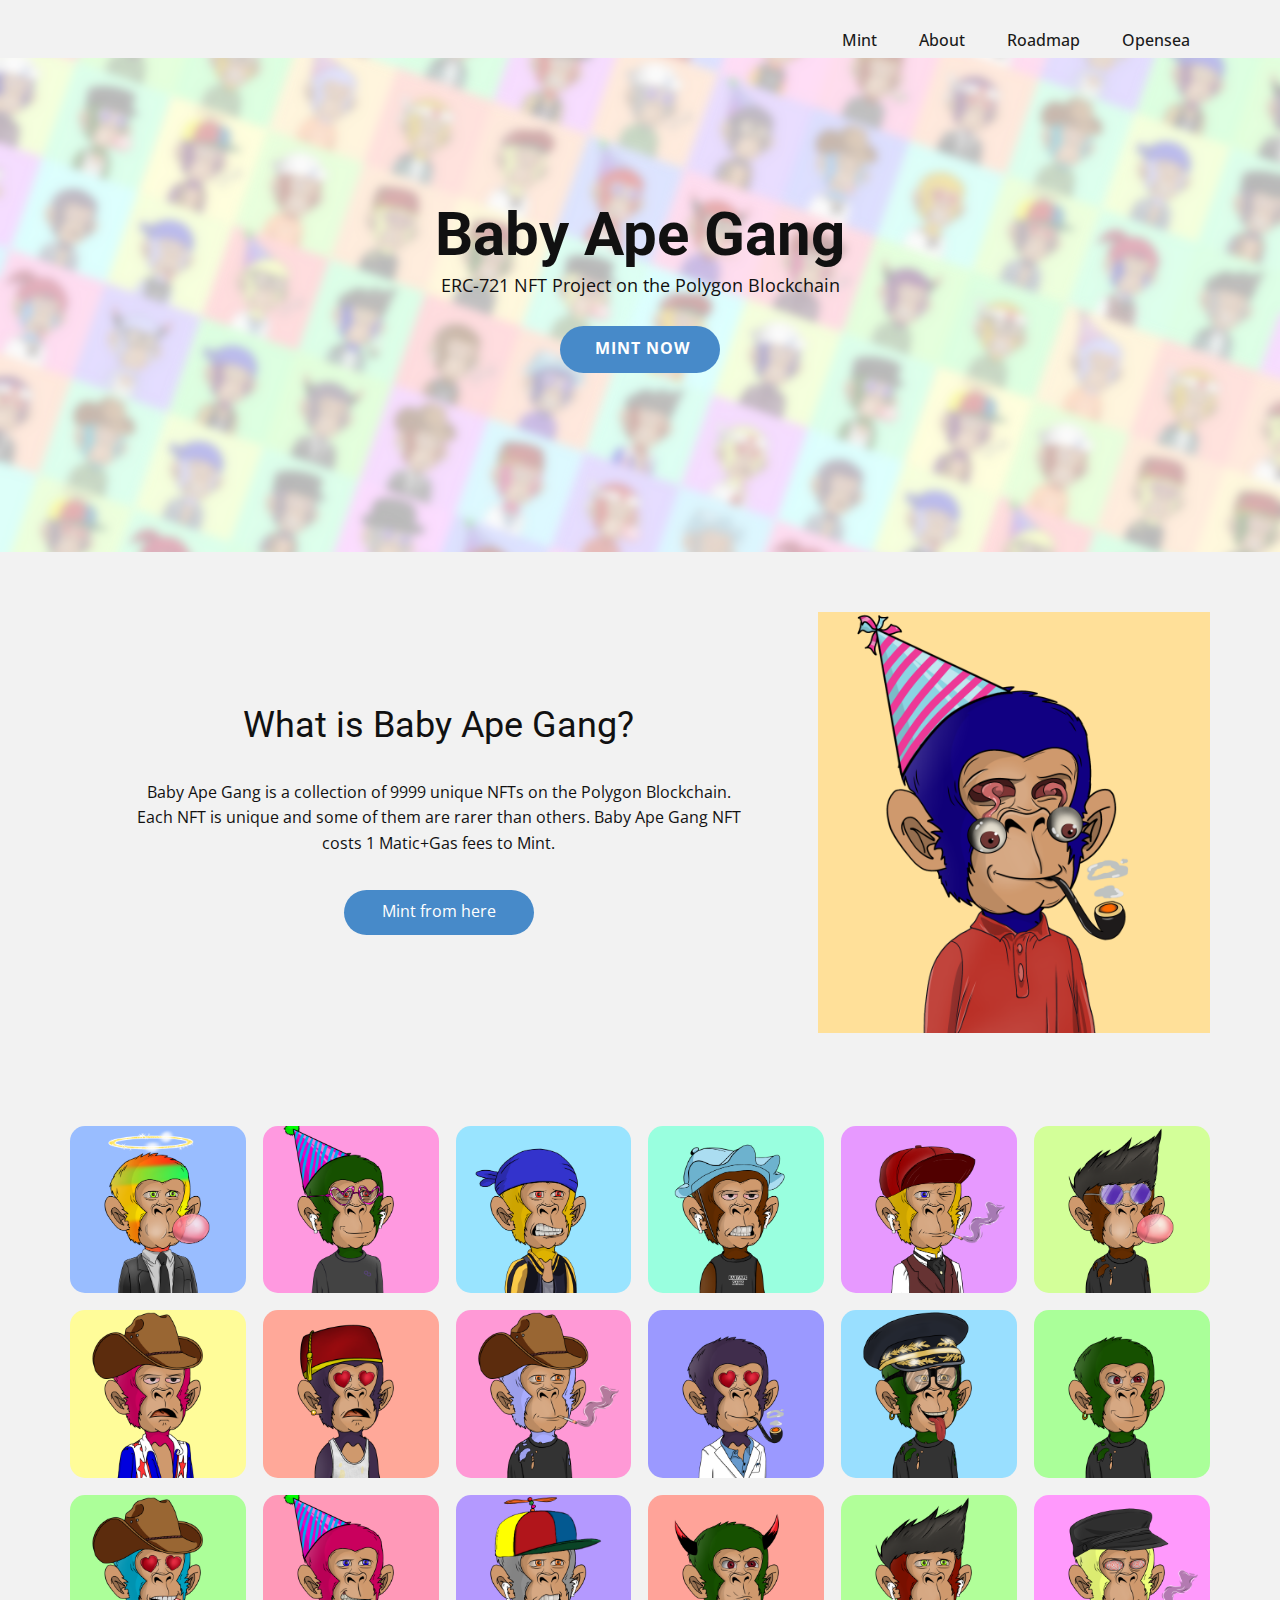
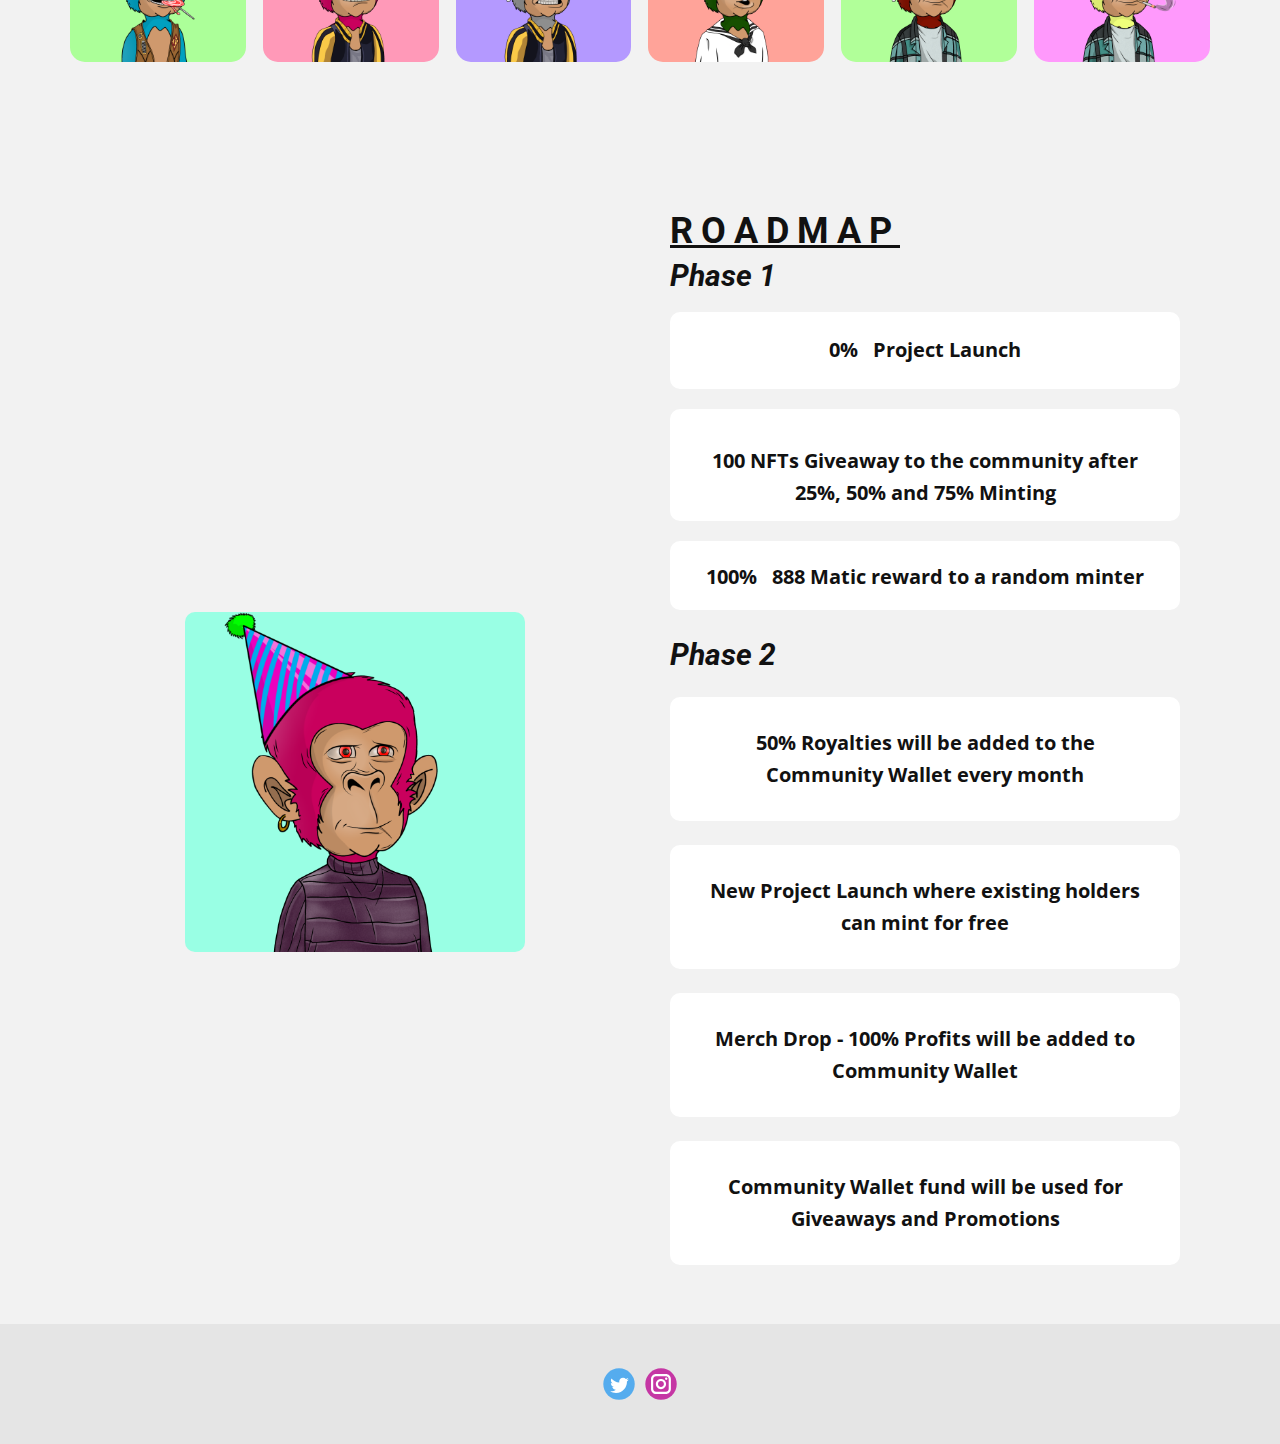
==== commit a8f6b86b: "up" ====
--- a/index.html
+++ b/index.html
@@ -67,7 +67,7 @@
         </nav>
       </div></header> 
     <section class="u-align-center-md u-align-center-sm u-align-center-xs u-clearfix u-image u-section-1" id="sec-58cd" data-image-width="1152" data-image-height="864">
-      <div class="u-clearfix u-sheet u-valign-middle-xs u-sheet-1">
+      <div class="u-clearfix u-sheet u-valign-middle u-sheet-1">
         <div class="u-align-center u-container-style u-expanded-width-xs u-group u-shape-rectangle u-group-1">
           <div class="u-container-layout u-container-layout-1">
             <h2 class="u-text u-text-1">Baby Ape Gang</h2>
@@ -87,8 +87,7 @@
                 <div class="u-container-layout u-container-layout-1">
                   <h2 class="u-align-center u-text u-text-default u-text-1">What is Baby Ape Gang?</h2>
                   <p class="u-align-center u-text u-text-2">Baby Ape Gang is a collection of 9999 unique NFTs on the Polygon Blockchain. Each NFT is unique and some of them are rarer than others. Baby Ape Gang NFT costs 1 Matic+Gas fees to Mint.</p>
-                  <a href="https://babyapegang.netlify.app" class="u-btn u-btn-round u-button-style u-radius-50 u-btn-1">View on Opensea</a>
-                  <a href="https://babyapegang.netlify.app" class="u-btn u-btn-round u-button-style u-radius-50 u-btn-2">Mint from here</a>
+                  <a href="https://babyapegang.netlify.app" class="u-btn u-btn-round u-button-style u-radius-50 u-btn-1">Mint from here</a>
                 </div>
               </div>
               <div class="u-align-center u-container-style u-image u-layout-cell u-right-cell u-size-21 u-size-xs-60 u-image-1" src="" data-image-width="1000" data-image-height="1000">
--- a/BabyApeGang-Official.css
+++ b/BabyApeGang-Official.css
@@ -4,13 +4,14 @@
 }
 
 .u-section-1 .u-sheet-1 {
-  min-height: 421px;
+  min-height: 494px;
 }
 
 .u-section-1 .u-group-1 {
   width: 800px;
   min-height: 388px;
-  margin: 9px auto 24px;
+  height: auto;
+  margin: 53px auto;
 }
 
 .u-section-1 .u-container-layout-1 {
@@ -37,9 +38,20 @@
   margin: 24px auto 0;
 }
 
+@media (max-width: 1199px) {
+  .u-section-1 .u-sheet-1 {
+    min-height: 421px;
+  }
+
+  .u-section-1 .u-group-1 {
+    height: auto;
+  }
+}
+
 @media (max-width: 991px) {
   .u-section-1 .u-group-1 {
-    margin: 7px -40px 26px;
+    margin-left: -40px;
+    margin-right: -40px;
   }
 }
 
@@ -102,11 +114,7 @@
 }
 
 .u-section-2 .u-btn-1 {
-  margin: 33px 108px 0 auto;
-}
-
-.u-section-2 .u-btn-2 {
-  margin: -45px auto 0 114px;
+  margin: 34px auto 0;
   padding: 9px 38px 10px;
 }
 
@@ -127,14 +135,6 @@
 
   .u-section-2 .u-layout-cell-1 {
     min-height: 355px;
-  }
-
-  .u-section-2 .u-btn-1 {
-    margin-right: 0;
-  }
-
-  .u-section-2 .u-btn-2 {
-    margin-left: 0;
   }
 
   .u-section-2 .u-image-1 {
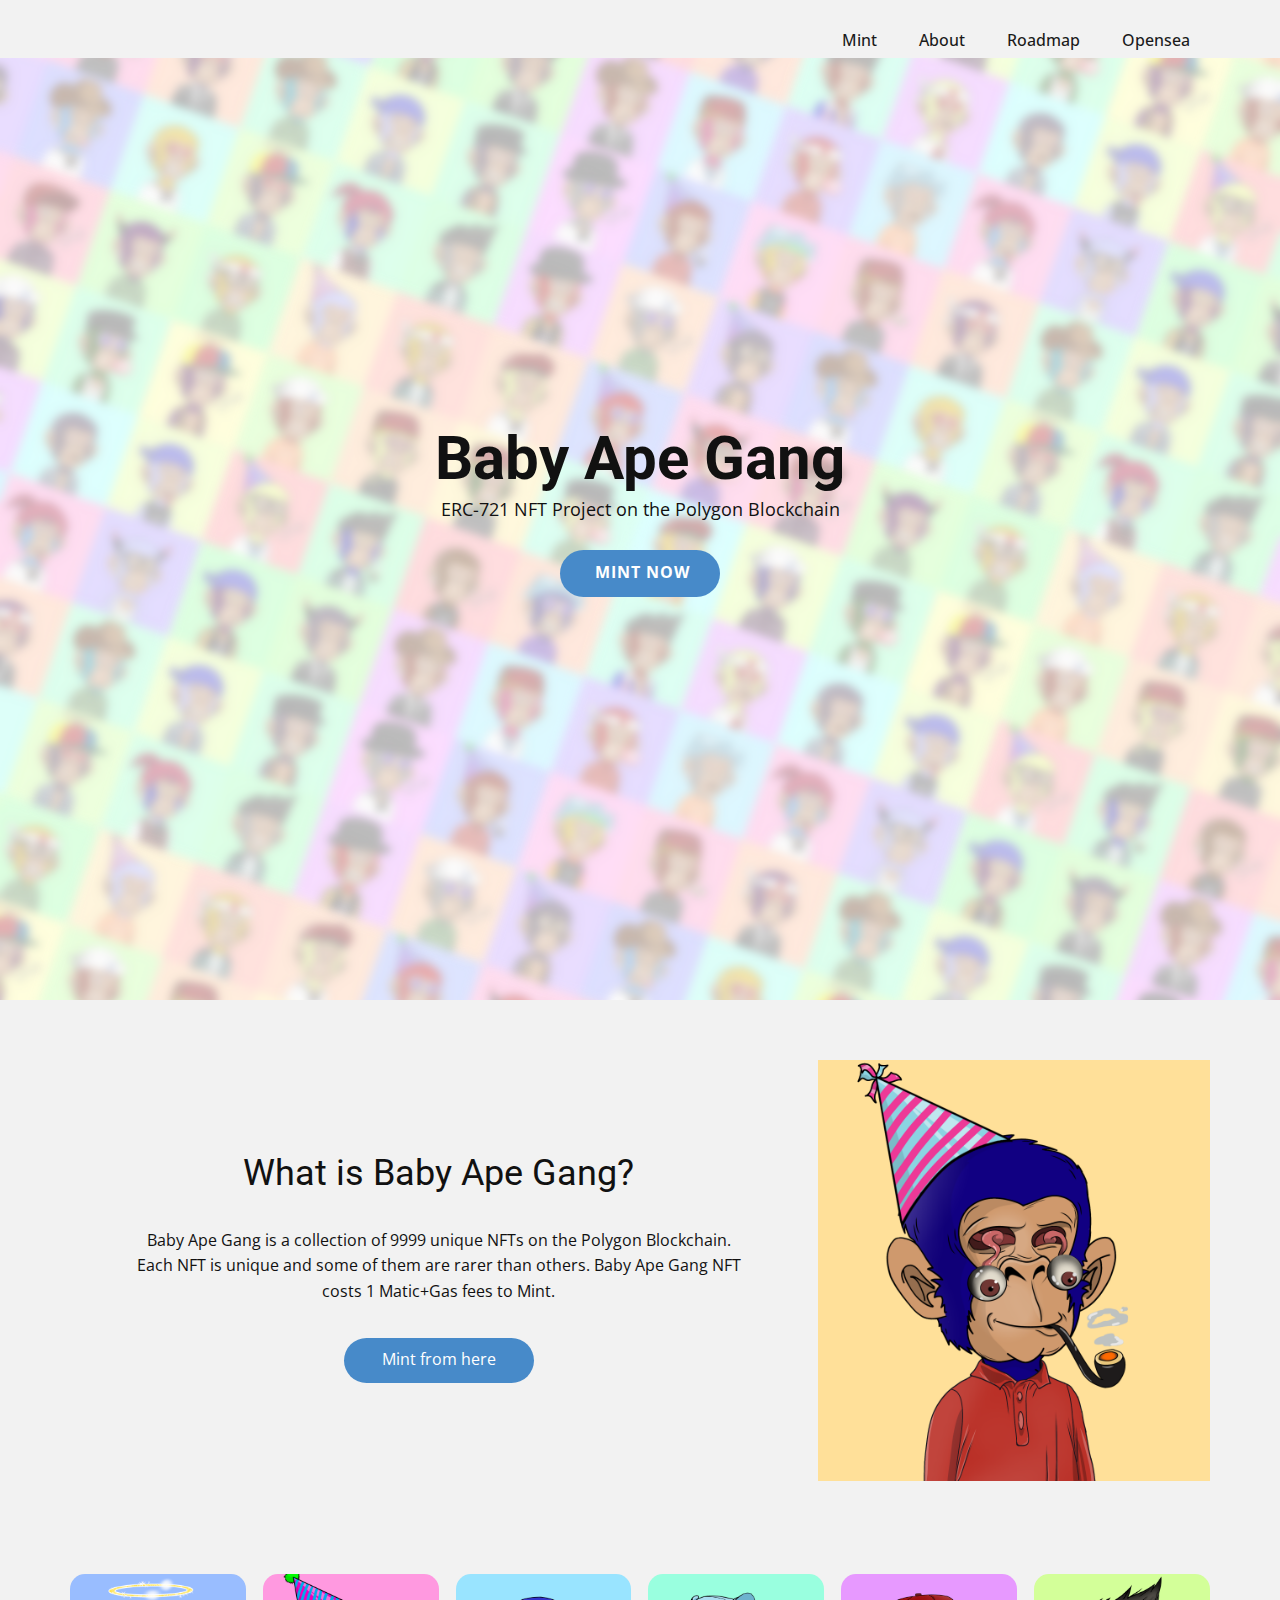
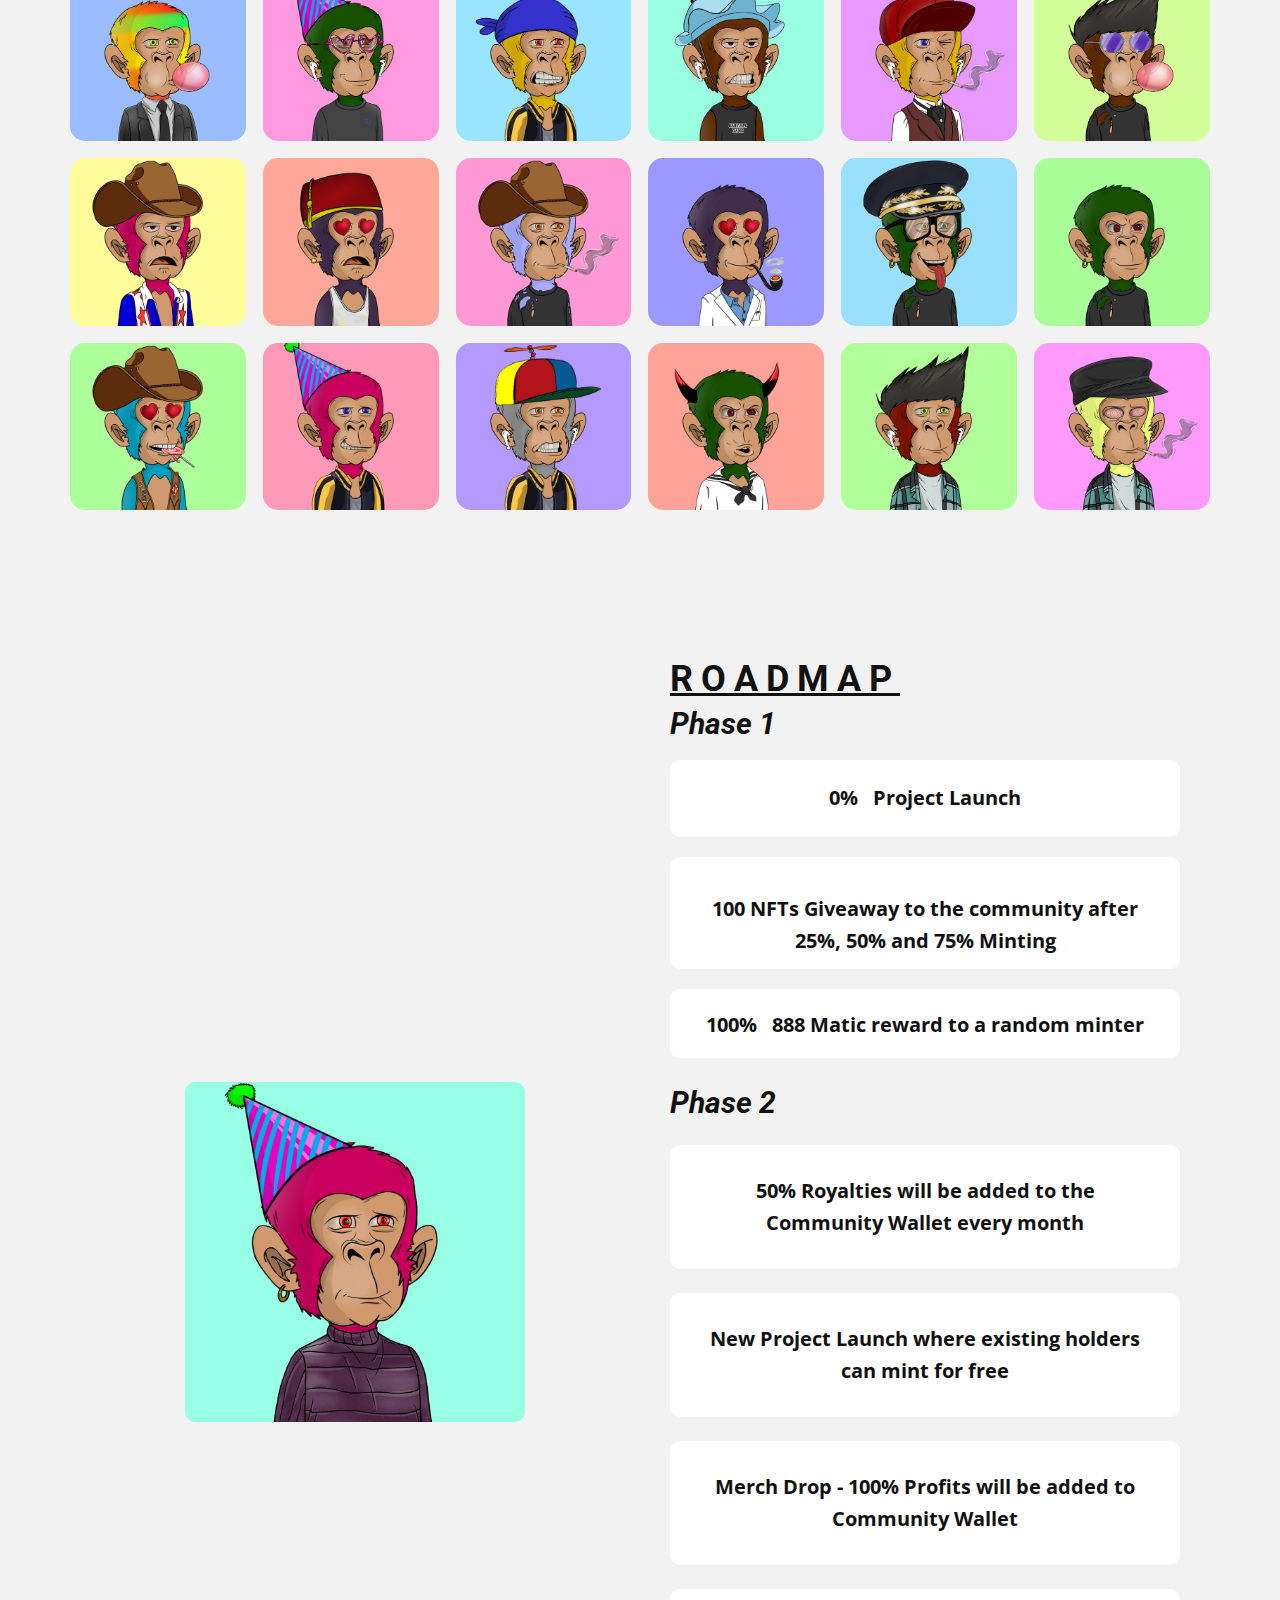
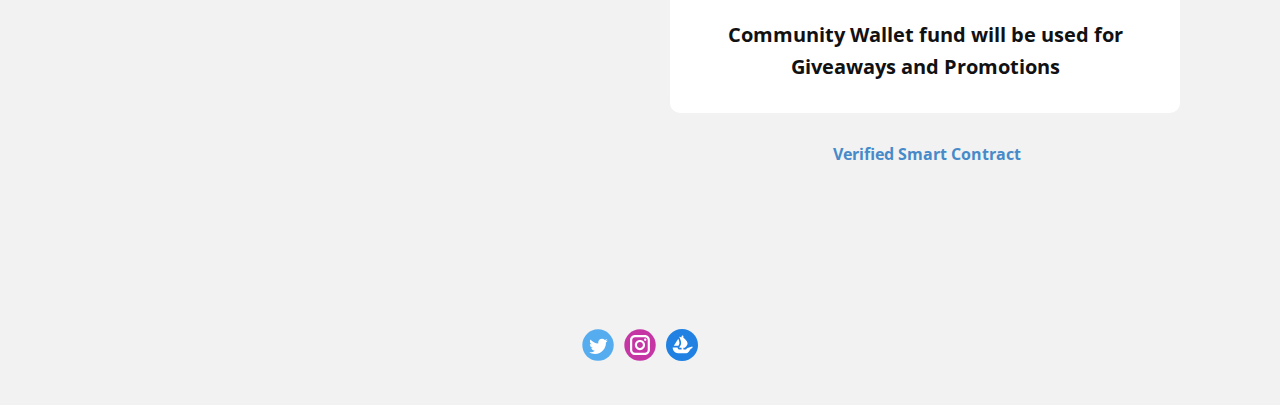
==== commit d2f812e2: "full with smart contract link" ====
--- a/index.html
+++ b/index.html
@@ -11,7 +11,7 @@
 <link rel="stylesheet" href="BabyApeGang-Official.css" media="screen">
     <script class="u-script" type="text/javascript" src="jquery-1.9.1.min.js" defer=""></script>
     <script class="u-script" type="text/javascript" src="nicepage.js" defer=""></script>
-    <meta name="generator" content="Nicepage 4.4.1, nicepage.com">
+    <meta name="generator" content="Nicepage 4.4.3, nicepage.com">
     <link id="u-theme-google-font" rel="stylesheet" href="https://fonts.googleapis.com/css?family=Roboto:100,100i,300,300i,400,400i,500,500i,700,700i,900,900i|Open+Sans:300,300i,400,400i,600,600i,700,700i,800,800i">
     
     
@@ -24,7 +24,8 @@
 		"name": "",
 		"sameAs": [
 				"https://twitter.com/babyapegang",
-				"https://instagram.com/babyapegang_nft"
+				"https://instagram.com/babyapegang_nft",
+				"https://opensea.io/collection/baby-ape-gang-official"
 		]
 }</script>
     <meta name="theme-color" content="#478ac9">
@@ -323,6 +324,8 @@
                       <p class="u-large-text u-text u-text-default u-text-variant u-text-10">Community Wallet fund will be used for Giveaways and Promotions</p>
                     </div>
                   </div>
+                  <a href="https://polygonscan.com/address/0x1BDbA7D8FcAB20e53795F38dB181b1c7E66490cF" class="u-border-active-palette-2-base u-border-hover-palette-1-base u-border-none u-btn u-button-style u-none u-text-palette-1-base u-btn-1" target="_blank"><span class="u-icon"></span>&nbsp;Verified Smart Contract
+                  </a>
                 </div>
               </div>
             </div>
@@ -332,7 +335,7 @@
     </section>
     
     
-    <footer class="u-clearfix u-footer u-grey-10 u-footer" id="sec-399a"><div class="u-clearfix u-sheet u-sheet-1">
+    <footer class="u-clearfix u-footer u-grey-5 u-footer" id="sec-399a"><div class="u-clearfix u-sheet u-sheet-1">
         <div class="u-align-left u-social-icons u-spacing-10 u-social-icons-1">
           <a class="u-social-url" title="twitter" target="_blank" href="https://twitter.com/babyapegang"><span class="u-icon u-social-icon u-social-twitter u-icon-1"><svg class="u-svg-link" preserveAspectRatio="xMidYMin slice" viewBox="0 0 112 112" style=""><use xlink:href="#svg-5630"></use></svg><svg class="u-svg-content" viewBox="0 0 112 112" x="0" y="0" id="svg-5630"><circle fill="currentColor" class="st0" cx="56.1" cy="56.1" r="55"></circle><path fill="#FFFFFF" d="M83.8,47.3c0,0.6,0,1.2,0,1.7c0,17.7-13.5,38.2-38.2,38.2C38,87.2,31,85,25,81.2c1,0.1,2.1,0.2,3.2,0.2
             c6.3,0,12.1-2.1,16.7-5.7c-5.9-0.1-10.8-4-12.5-9.3c0.8,0.2,1.7,0.2,2.5,0.2c1.2,0,2.4-0.2,3.5-0.5c-6.1-1.2-10.8-6.7-10.8-13.1
@@ -345,6 +348,8 @@
             C90.6,29.1,82.7,21.3,73.1,21.3z M83,73.3c0,5.5-4.5,9.9-9.9,9.9H38.6c-5.5,0-9.9-4.5-9.9-9.9V38.8c0-5.5,4.5-9.9,9.9-9.9h34.5
             c5.5,0,9.9,4.5,9.9,9.9V73.3z"></path></svg></span>
           </a>
+          <a class="u-social-url" target="_blank" data-type="Custom" title="Opensea" href="https://opensea.io/collection/baby-ape-gang-official"><span class="u-icon u-social-custom u-social-icon u-icon-3"><svg class="u-svg-link" preserveAspectRatio="xMidYMin slice" viewBox="0 0 100 100" style=""><use xlink:href="#svg-4f3d"></use></svg><svg class="u-svg-content" viewBox="0 0 100 100" id="svg-4f3d"><path fill="currentColor" d="M100 50C100 77.6127 77.6127 100 50 100C22.3873 100 0 77.6127 0 50C0 22.3873 22.3873 0 50 0C77.6185 0 100 22.3873 100 50Z"></path><path fill="#fff" d="M24.6679 51.6801L24.8836 51.341L37.8906 30.9932C38.0807 30.6953 38.5276 30.7261 38.6714 31.0497C40.8444 35.9196 42.7194 41.9762 41.841 45.7468C41.466 47.2982 40.4386 49.3992 39.2827 51.341C39.1338 51.6236 38.9694 51.901 38.7947 52.1681C38.7125 52.2914 38.5738 52.3633 38.4248 52.3633H25.048C24.6884 52.3633 24.4778 51.9729 24.6679 51.6801Z"></path><path fill="#fff" d="M82.6444 55.461V58.6819C82.6444 58.8668 82.5314 59.0312 82.367 59.1031C81.3602 59.5346 77.9132 61.1168 76.48 63.11C72.8224 68.2008 70.0279 75.48 63.7812 75.48H37.721C28.4847 75.48 21 67.9697 21 58.7024V58.4045C21 58.1579 21.2003 57.9576 21.4469 57.9576H35.9745C36.2621 57.9576 36.4727 58.2247 36.4471 58.5072C36.3443 59.4524 36.519 60.4182 36.9659 61.2966C37.8289 63.0484 39.6166 64.1426 41.5481 64.1426H48.74V58.5278H41.6303C41.2656 58.5278 41.0499 58.1065 41.2605 57.8086C41.3375 57.6904 41.4249 57.5672 41.5173 57.4285C42.1903 56.473 43.1509 54.9884 44.1064 53.2983C44.7588 52.1579 45.3906 50.9404 45.8992 49.7178C46.002 49.4969 46.0841 49.2708 46.1663 49.0499C46.305 48.6595 46.4489 48.2948 46.5516 47.9301C46.6544 47.6218 46.7365 47.2982 46.8187 46.9951C47.0602 45.9574 47.1629 44.8581 47.1629 43.7177C47.1629 43.2708 47.1424 42.8033 47.1013 42.3564C47.0807 41.8684 47.0191 41.3803 46.9574 40.8923C46.9163 40.4608 46.8393 40.0344 46.7571 39.5875C46.6544 38.9351 46.5105 38.2879 46.3461 37.6354L46.2896 37.3889C46.1663 36.9419 46.0636 36.5156 45.9198 36.0687C45.5139 34.6662 45.0465 33.2998 44.5533 32.0207C44.3735 31.5121 44.168 31.0241 43.9625 30.5361C43.6595 29.8015 43.3512 29.1337 43.0687 28.5018C42.9249 28.2141 42.8016 27.9521 42.6783 27.685C42.5396 27.3819 42.3958 27.0788 42.2519 26.7912C42.1492 26.5703 42.031 26.3648 41.9488 26.1593L41.0704 24.536C40.9471 24.3151 41.1526 24.0531 41.394 24.1199L46.8907 25.6096H46.9061C46.9163 25.6096 46.9215 25.6148 46.9266 25.6148L47.6509 25.8151L48.4472 26.0412L48.74 26.1233V22.8562C48.74 21.2791 50.0037 20 51.5654 20C52.3462 20 53.0551 20.3185 53.5637 20.8373C54.0722 21.3562 54.3907 22.0651 54.3907 22.8562V27.7056L54.9764 27.8699C55.0226 27.8854 55.0688 27.9059 55.1099 27.9367C55.2538 28.0446 55.4592 28.2038 55.7212 28.3991C55.9267 28.5634 56.1476 28.7638 56.4147 28.9693C56.9438 29.3956 57.5757 29.9453 58.2692 30.5772C58.4541 30.7364 58.6339 30.9008 58.7983 31.0652C59.6922 31.8974 60.6939 32.8734 61.6494 33.9522C61.9165 34.2553 62.1785 34.5635 62.4456 34.8871C62.7127 35.2159 62.9953 35.5395 63.2418 35.8632C63.5655 36.2947 63.9148 36.7416 64.2179 37.2091C64.3617 37.43 64.5261 37.656 64.6648 37.8769C65.0552 38.4676 65.3994 39.079 65.7282 39.6903C65.8669 39.9728 66.0107 40.281 66.134 40.5841C66.4987 41.4009 66.7864 42.2331 66.9713 43.0653C67.0278 43.2451 67.0689 43.4403 67.0895 43.615V43.6561C67.1511 43.9026 67.1717 44.1646 67.1922 44.4317C67.2744 45.2845 67.2333 46.1372 67.0484 46.9951C66.9713 47.3599 66.8686 47.704 66.7453 48.0688C66.622 48.4181 66.4987 48.7828 66.3395 49.127C66.0313 49.841 65.6665 50.5551 65.235 51.2229C65.0963 51.4695 64.9319 51.7315 64.7675 51.9781C64.5877 52.24 64.4028 52.4866 64.2384 52.7281C64.0124 53.0363 63.771 53.3599 63.5244 53.6476C63.3035 53.9507 63.0775 54.2538 62.8309 54.5209C62.4867 54.9267 62.1579 55.312 61.8137 55.6819C61.6083 55.9233 61.3874 56.1699 61.1613 56.3908C60.9405 56.6373 60.7144 56.8582 60.5089 57.0637C60.1648 57.4079 59.8771 57.675 59.6356 57.8959L59.0706 58.4148C58.9884 58.4867 58.8805 58.5278 58.7675 58.5278H54.3907V64.1426H59.8976C61.1305 64.1426 62.3018 63.7059 63.247 62.9045C63.5706 62.622 64.9833 61.3994 66.6528 59.5552C66.7093 59.4935 66.7813 59.4473 66.8635 59.4268L82.0742 55.0295C82.3568 54.9473 82.6444 55.163 82.6444 55.461Z"></path></svg></span>
+          </a>
         </div>
       </div></footer>
     
--- a/nicepage.css
+++ b/nicepage.css
@@ -36535,8 +36535,8 @@
 .u-footer .u-social-icons-1 {
   height: 32px;
   min-height: 16px;
-  width: 74px;
-  min-width: 42px;
+  width: 116px;
+  min-width: 68px;
   white-space: nowrap;
   margin: 44px auto;
 }
@@ -36547,6 +36547,11 @@
 
 .u-footer .u-icon-2 {
   color: rgb(197, 54, 164) !important;
+}
+
+.u-footer .u-icon-3 {
+  height: 100%;
+  color: rgb(32, 129, 226) !important;
 }
 @media (max-width: 1199px) {
   .u-footer .u-sheet-1 {
--- a/BabyApeGang-Official.css
+++ b/BabyApeGang-Official.css
@@ -4,14 +4,14 @@
 }
 
 .u-section-1 .u-sheet-1 {
-  min-height: 494px;
+  min-height: 942px;
 }
 
 .u-section-1 .u-group-1 {
   width: 800px;
   min-height: 388px;
   height: auto;
-  margin: 53px auto;
+  margin: 60px auto;
 }
 
 .u-section-1 .u-container-layout-1 {
@@ -56,6 +56,10 @@
 }
 
 @media (max-width: 767px) {
+  .u-section-1 .u-sheet-1 {
+    min-height: 446px;
+  }
+
   .u-section-1 .u-group-1 {
     width: 540px;
     margin-left: 0;
@@ -74,8 +78,6 @@
 
   .u-section-1 .u-group-1 {
     min-height: 382px;
-    margin-top: 54px;
-    margin-bottom: 54px;
     margin-right: initial;
     margin-left: initial;
     width: auto;
@@ -344,12 +346,12 @@
 }
 
 .u-section-4 .u-sheet-1 {
-  min-height: 926px;
+  min-height: 1315px;
 }
 
 .u-section-4 .u-layout-wrap-1 {
   margin-top: 60px;
-  margin-bottom: 0;
+  margin-bottom: 60px;
 }
 
 .u-section-4 .u-layout-cell-1 {
@@ -367,7 +369,7 @@
 }
 
 .u-section-4 .u-layout-cell-2 {
-  min-height: 1142px;
+  min-height: 1185px;
 }
 
 .u-section-4 .u-container-layout-2 {
@@ -511,6 +513,14 @@
   font-weight: 700;
 }
 
+.u-section-4 .u-btn-1 {
+  border-style: none;
+  font-weight: 700;
+  background-image: none;
+  margin: 29px auto 0;
+  padding: 0;
+}
+
 @media (max-width: 1199px) {
   .u-section-4 .u-sheet-1 {
     min-height: 643px;
@@ -525,7 +535,7 @@
   }
 
   .u-section-4 .u-layout-cell-2 {
-    min-height: 1264px;
+    min-height: 977px;
   }
 
   .u-section-4 .u-container-layout-3 {
